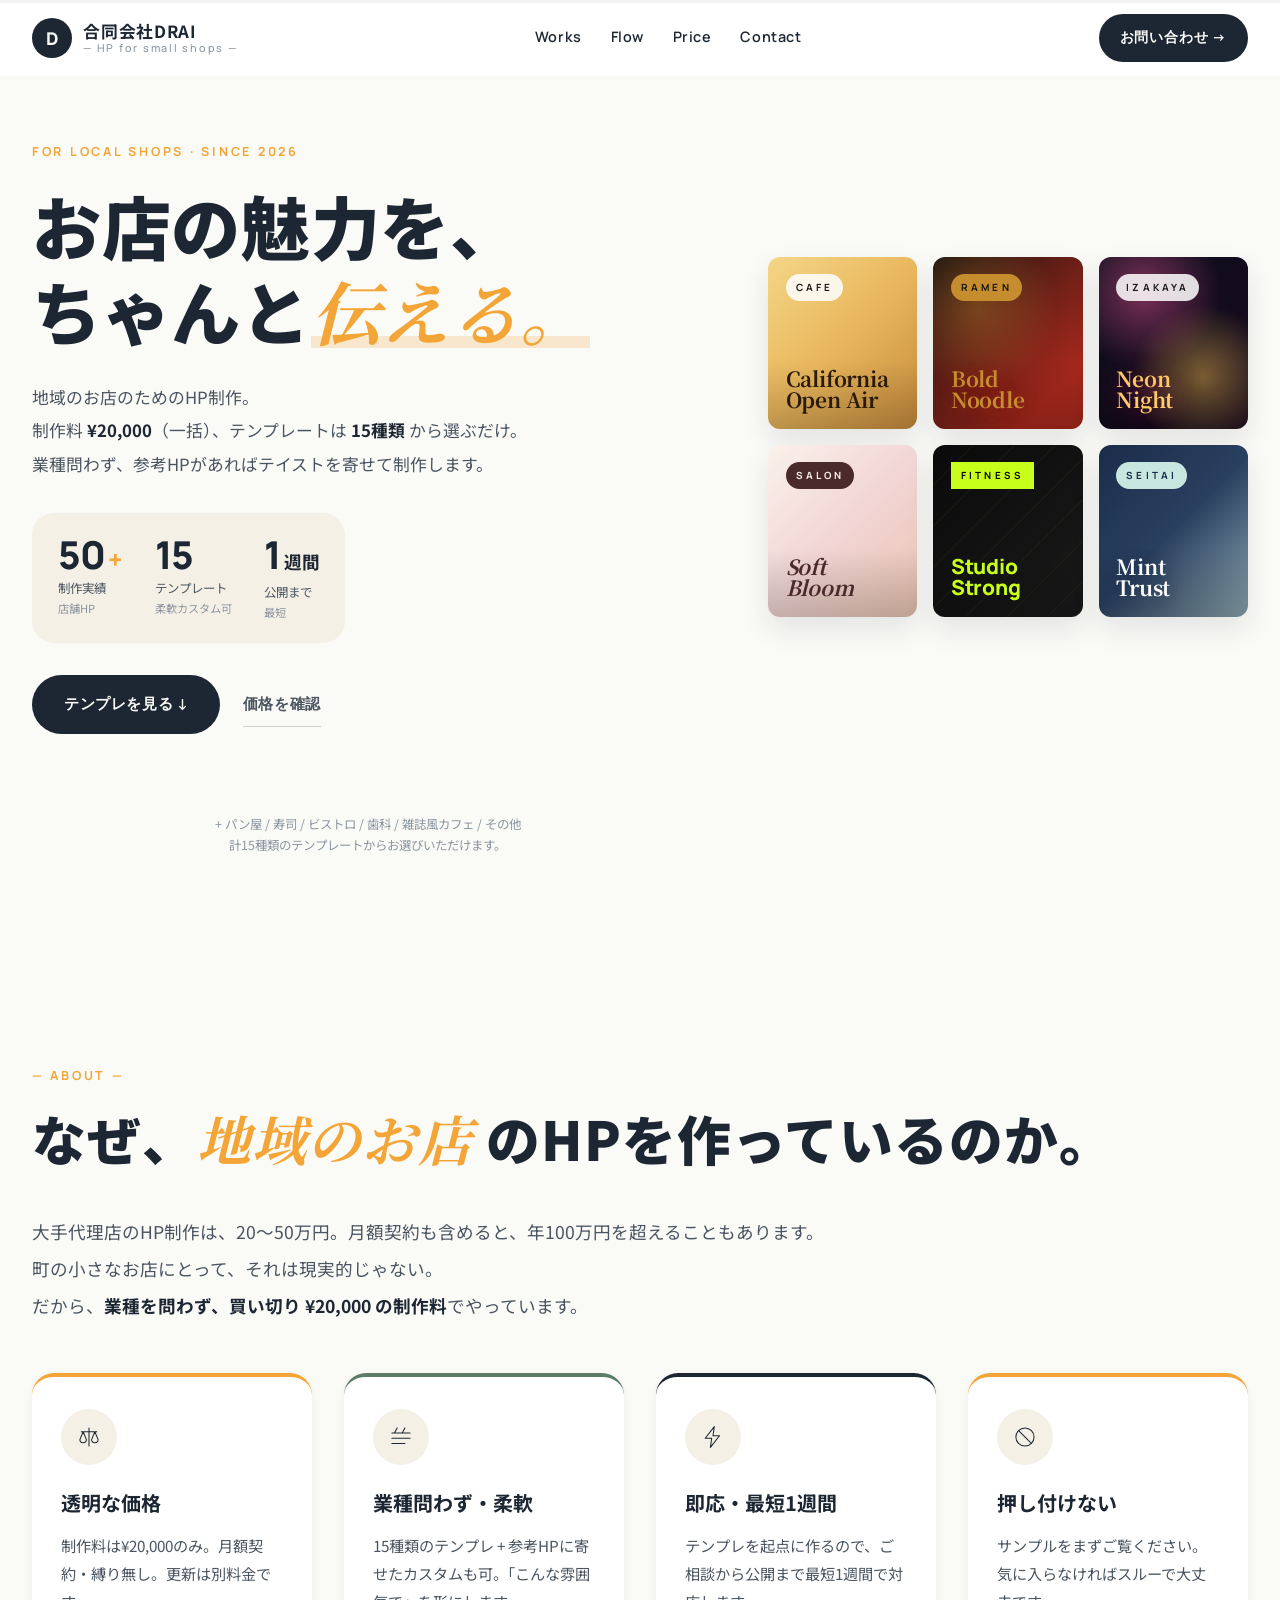
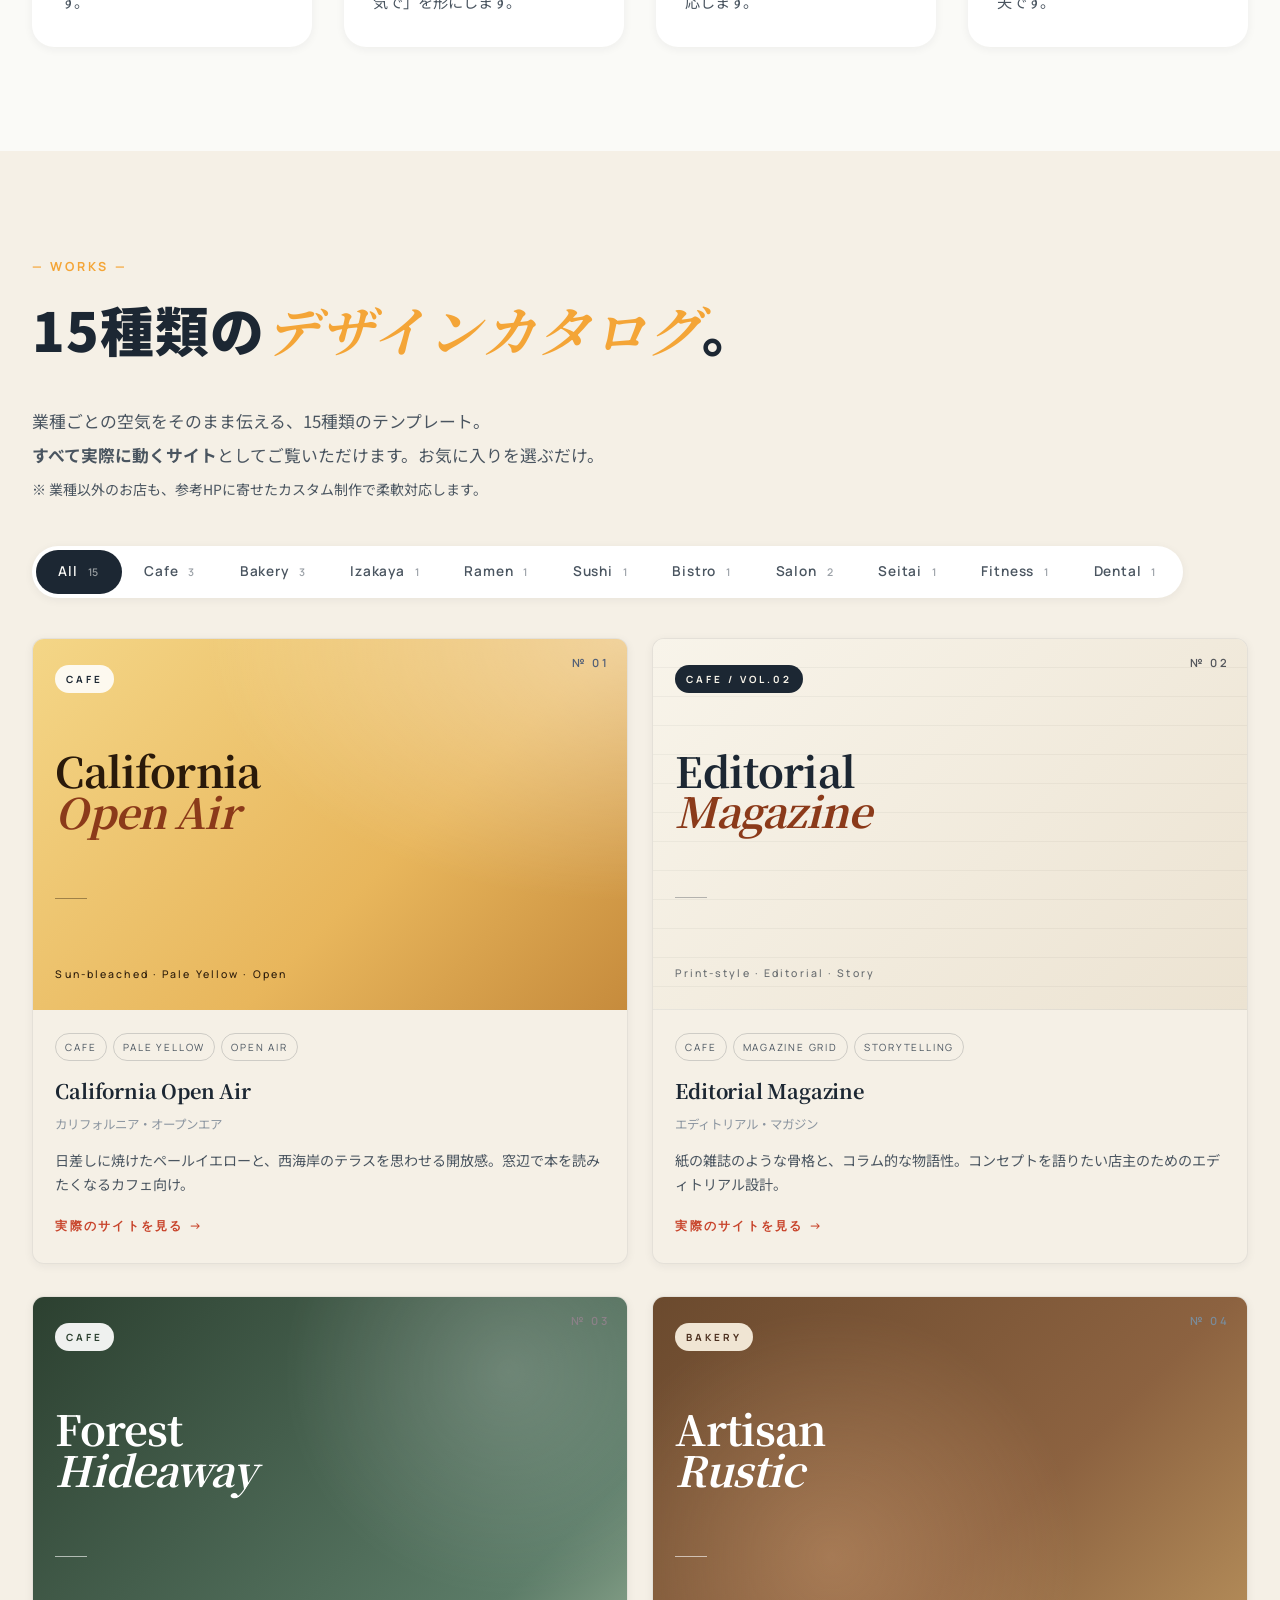
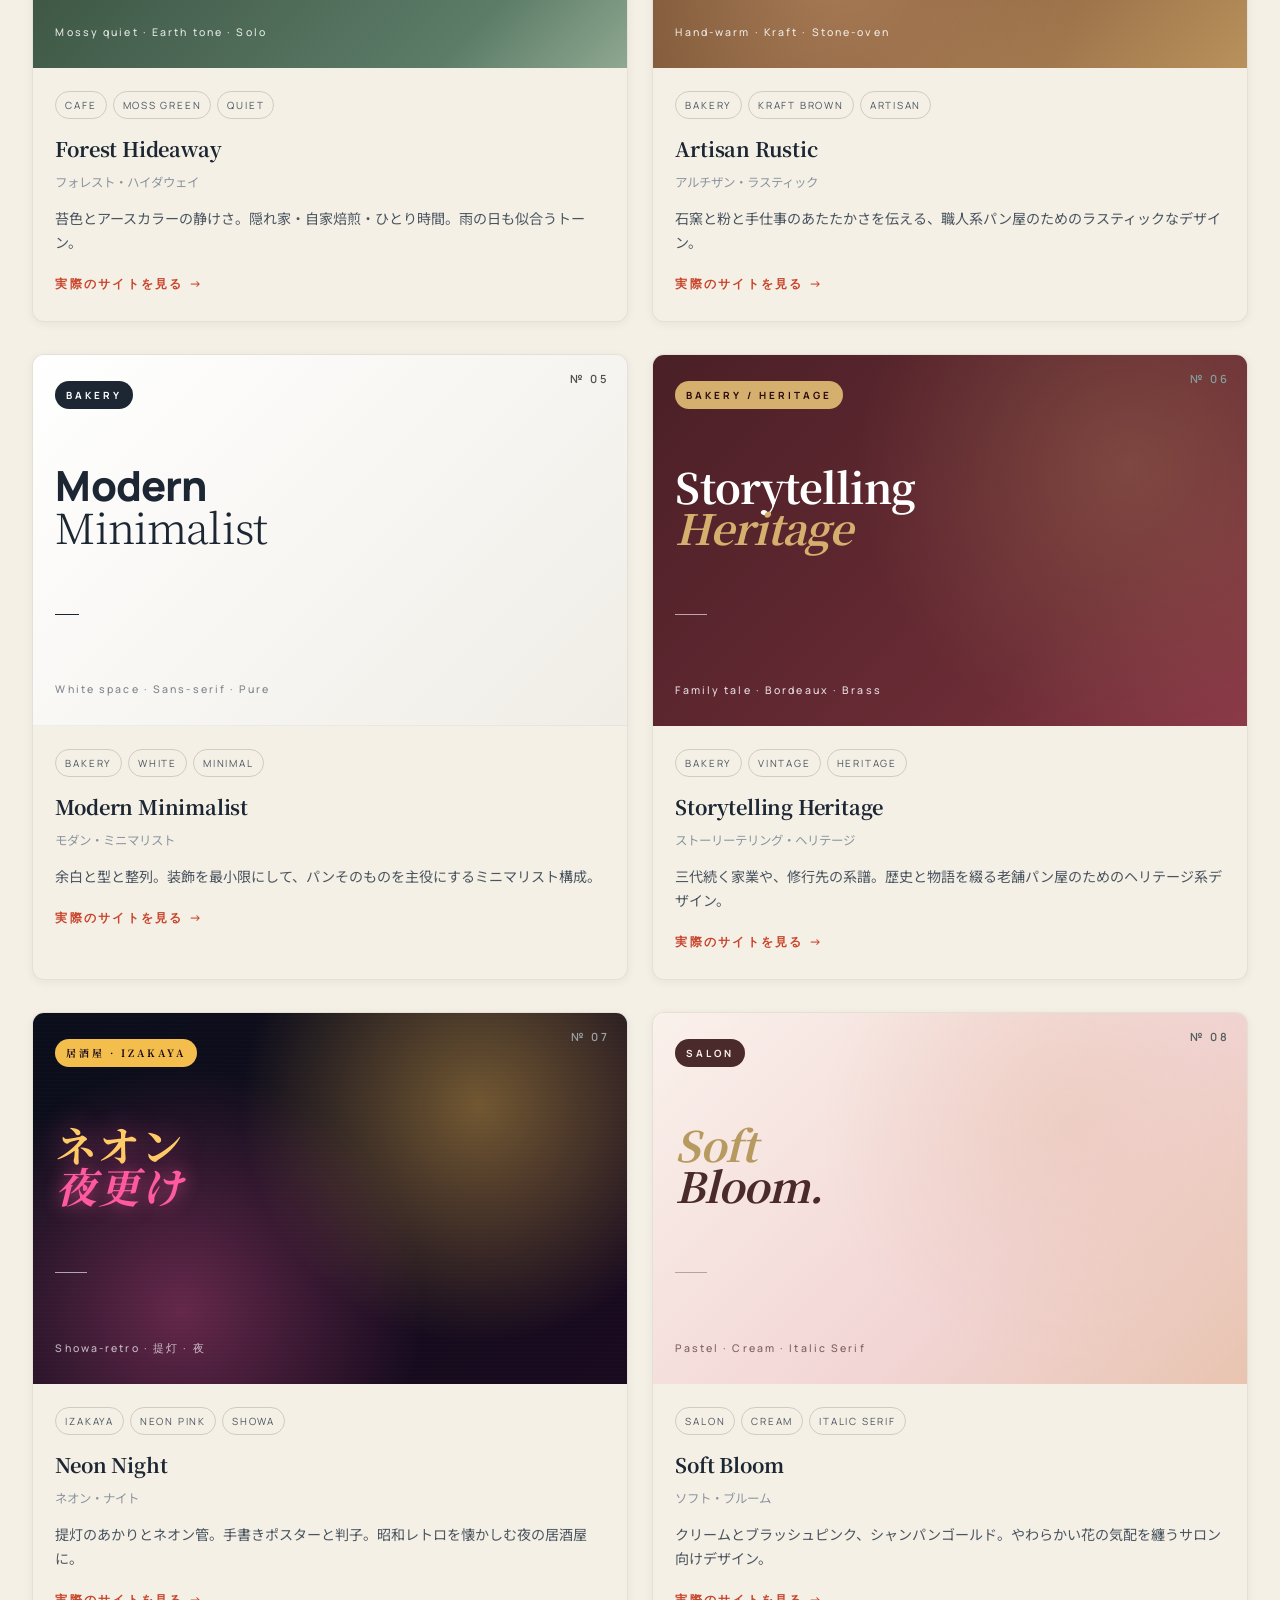
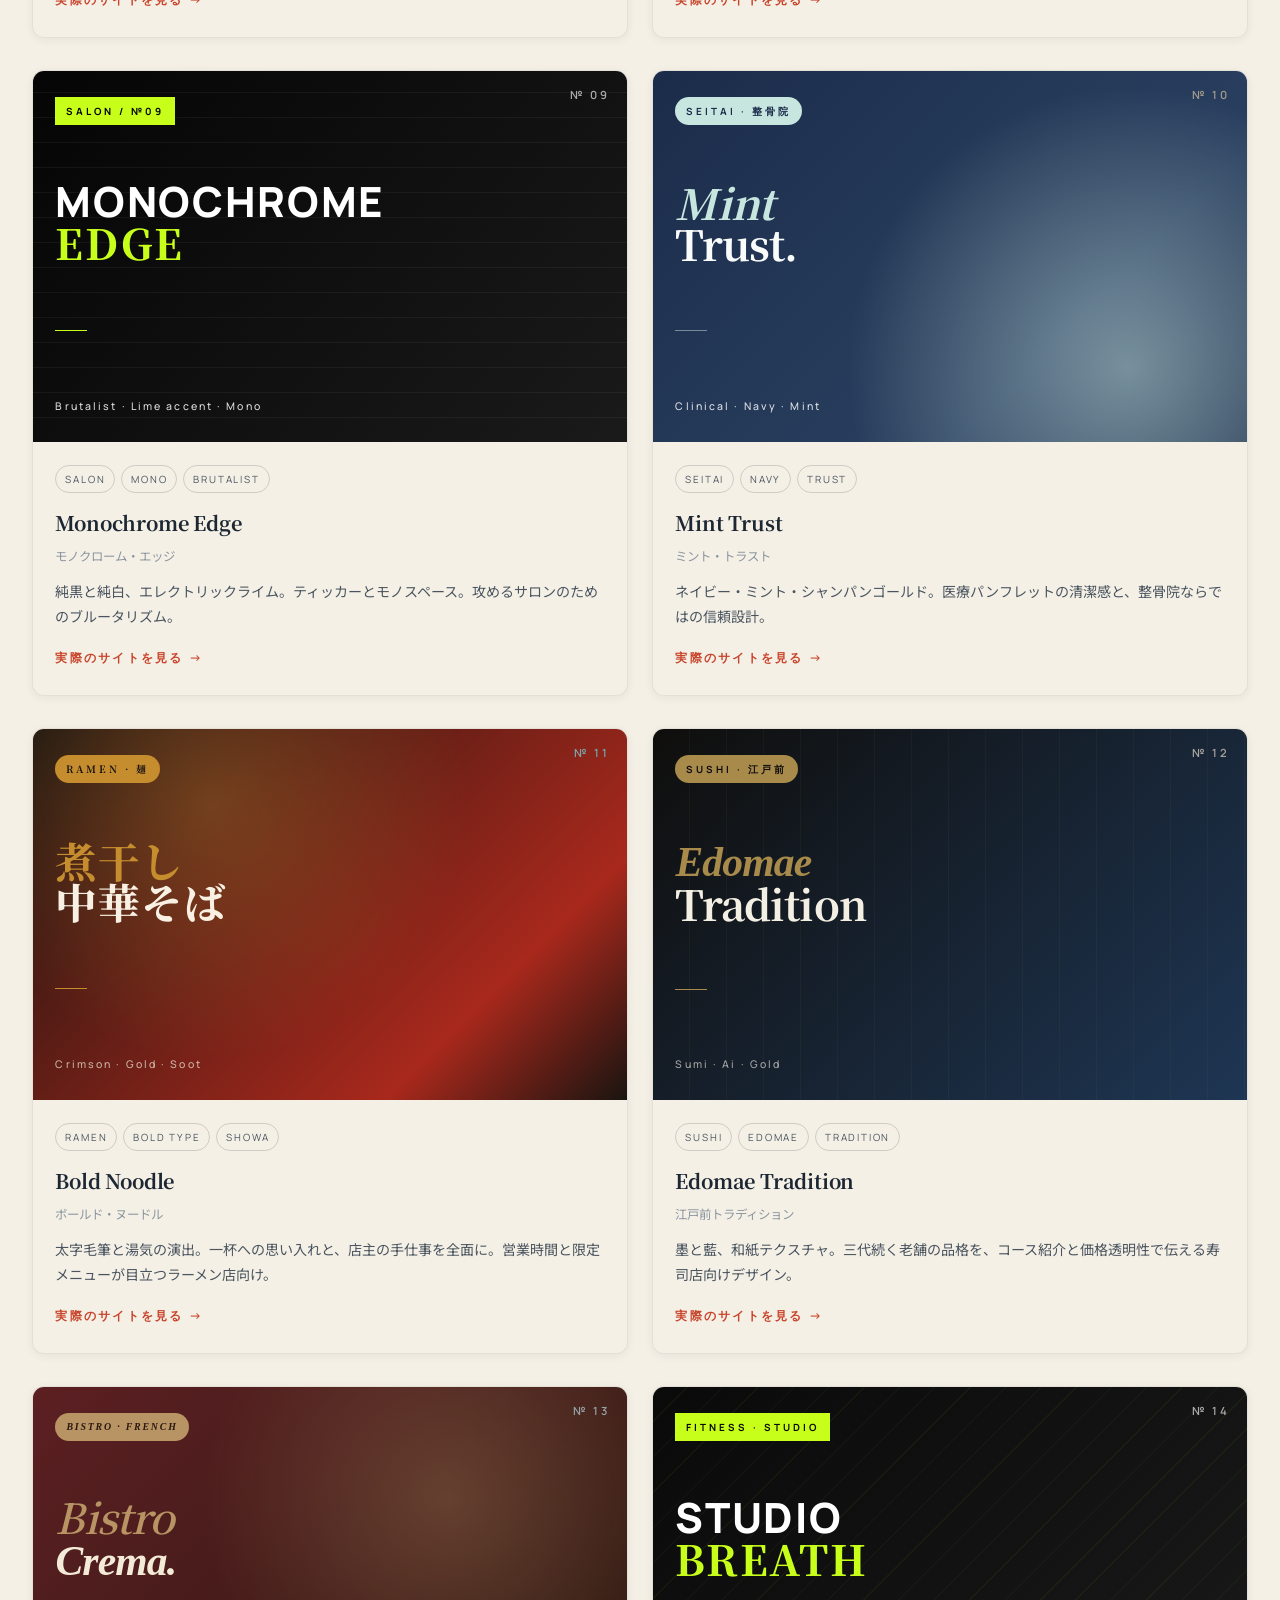
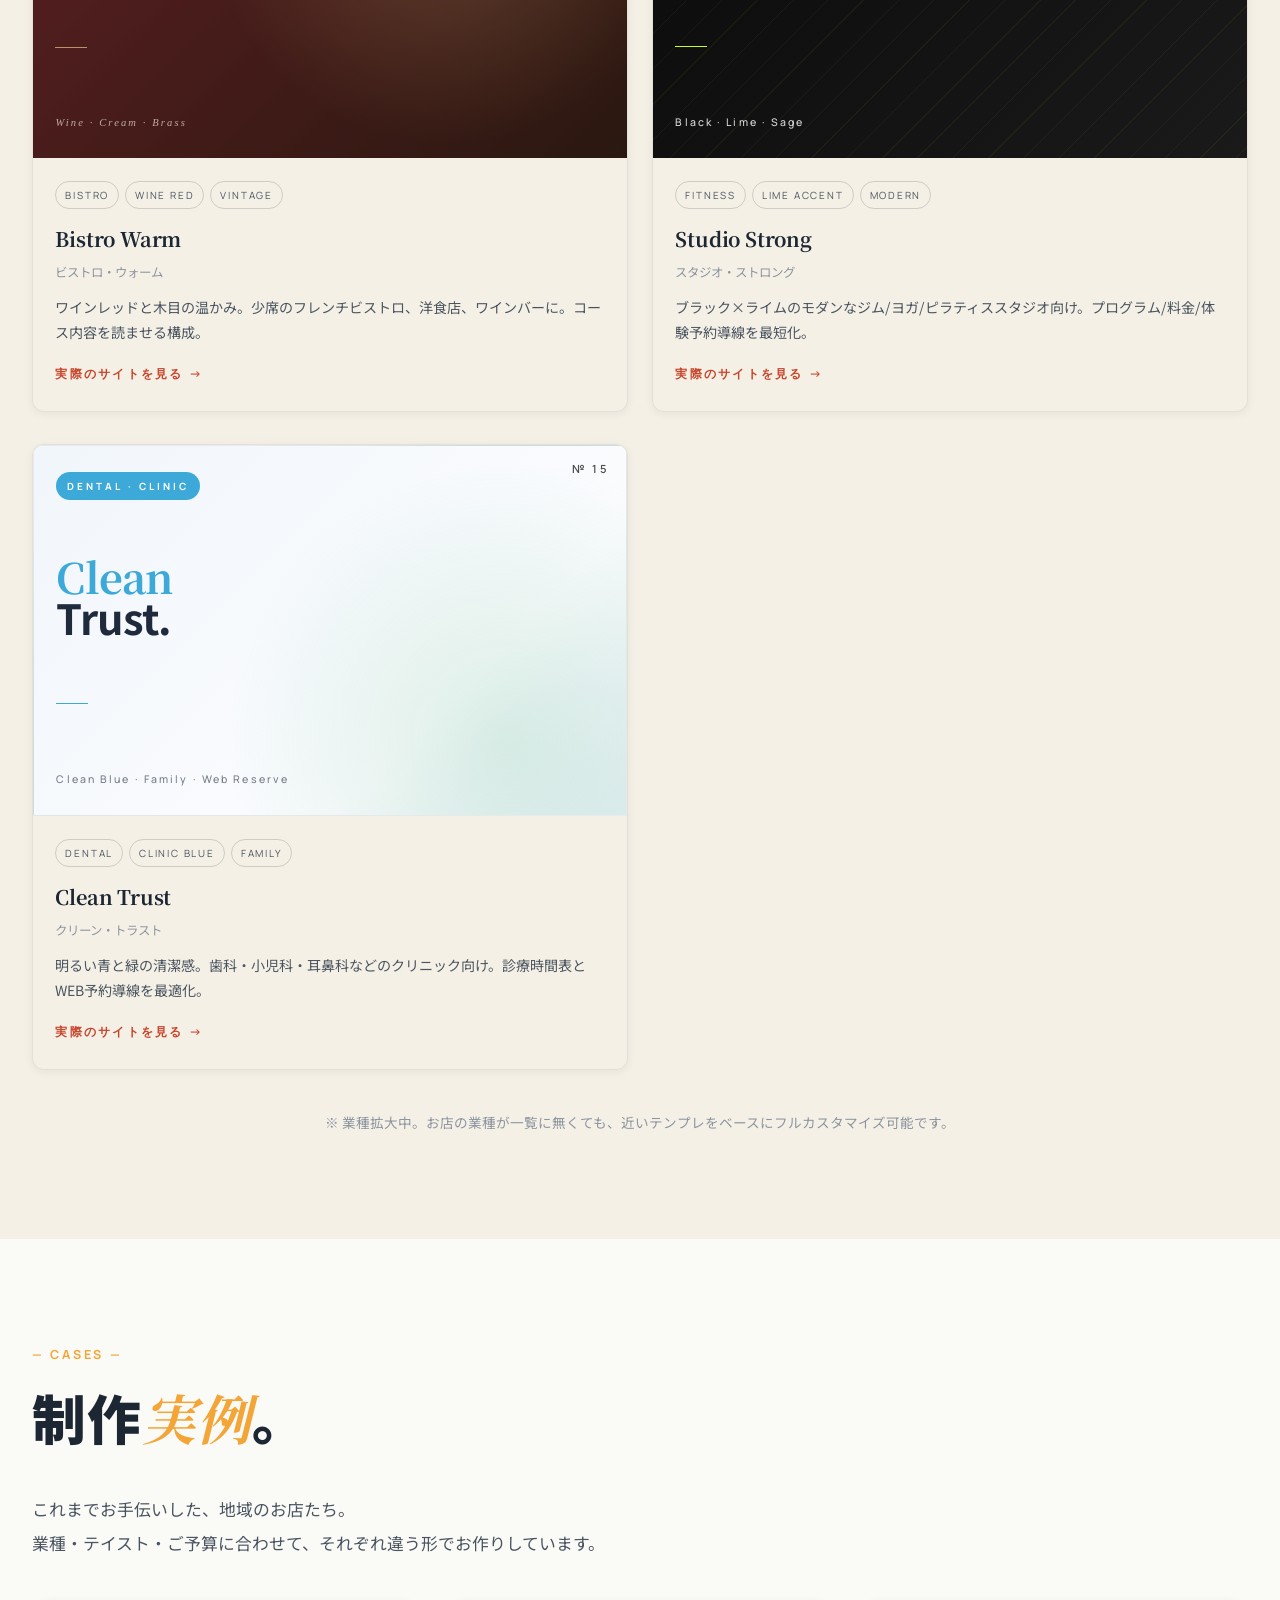
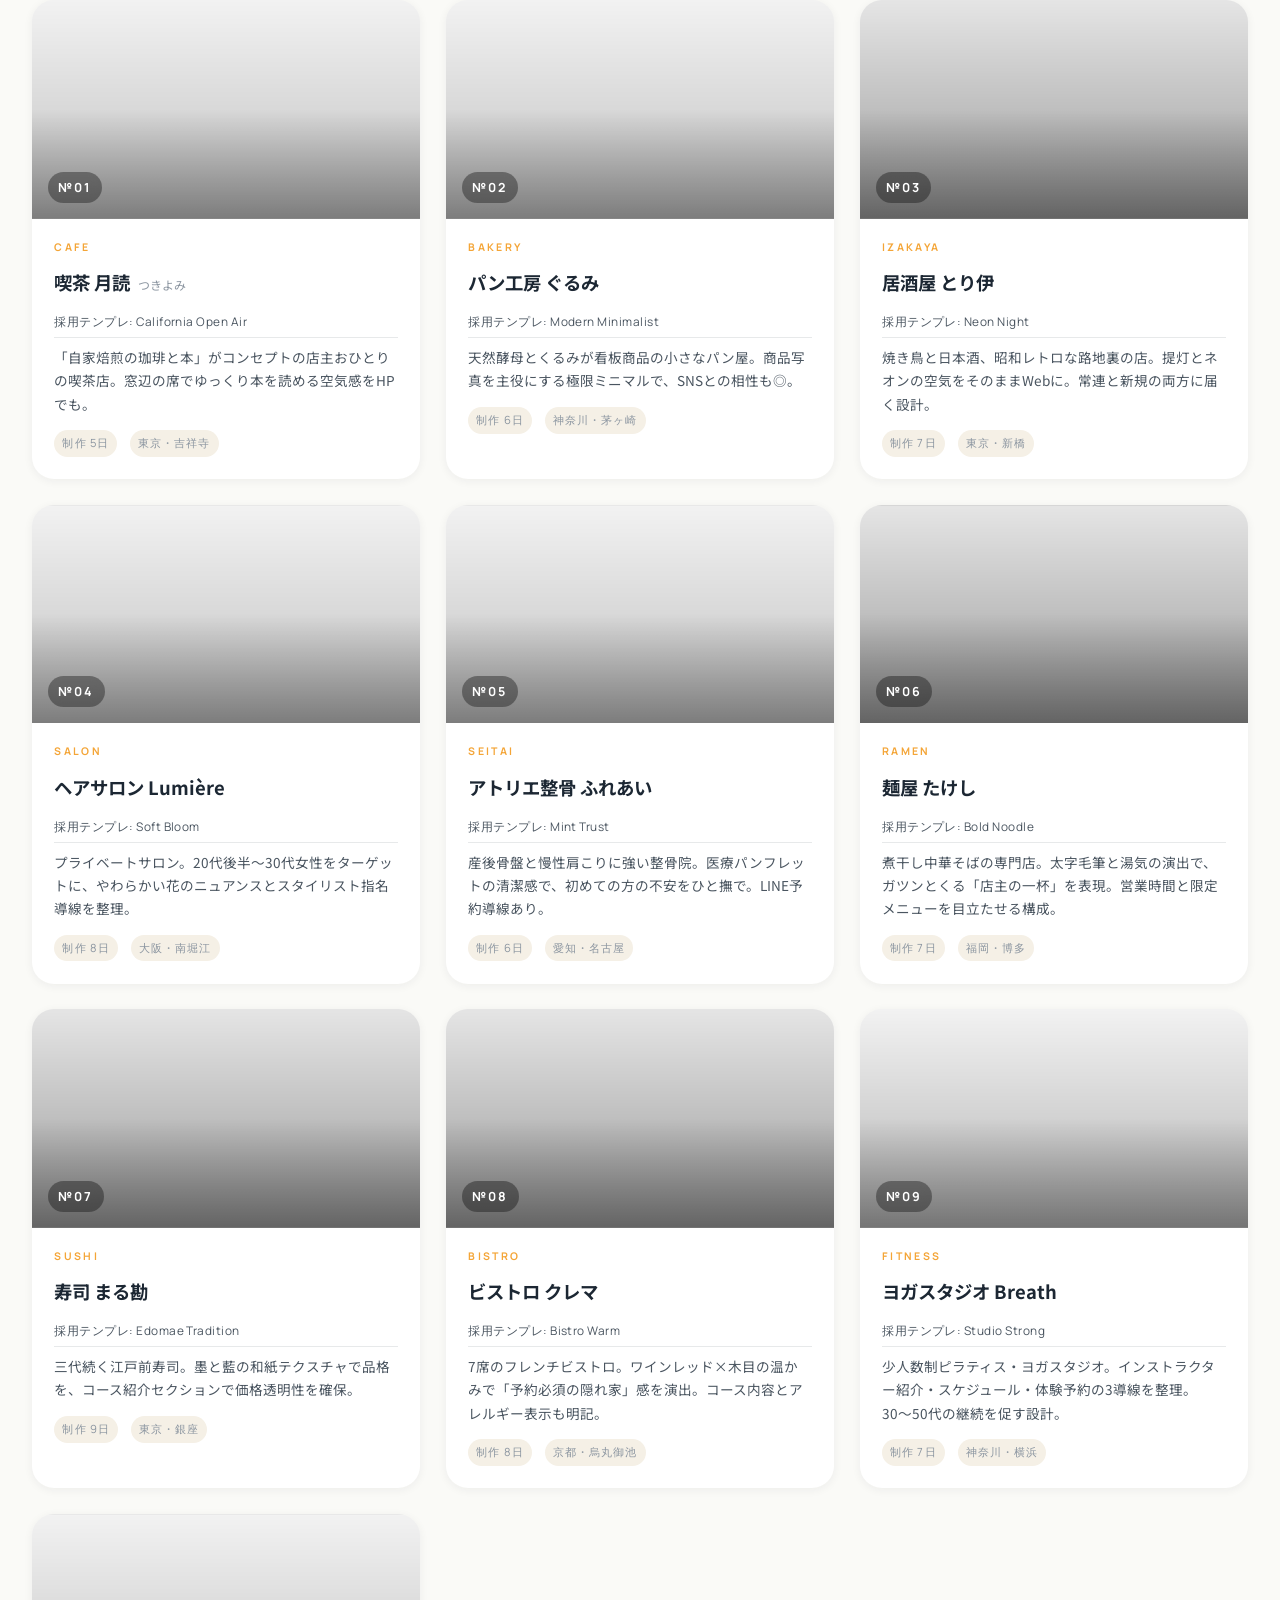
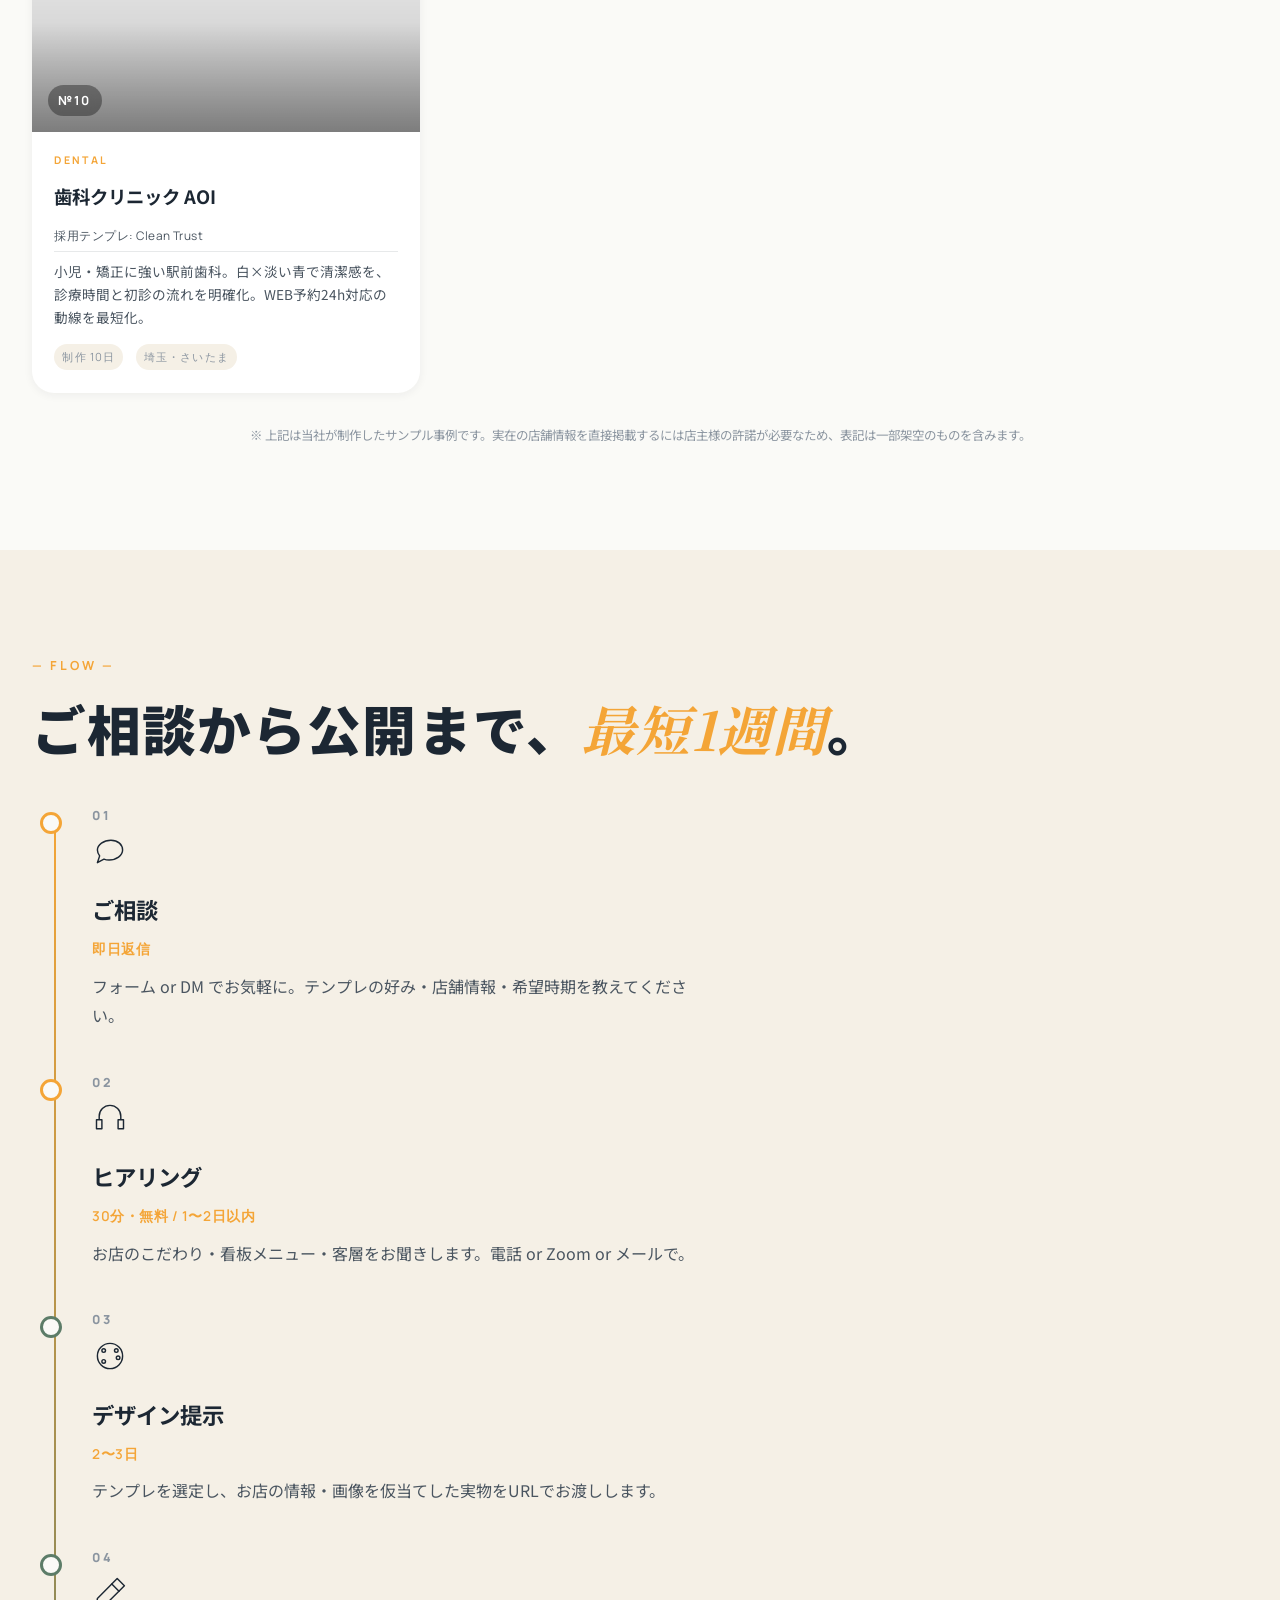
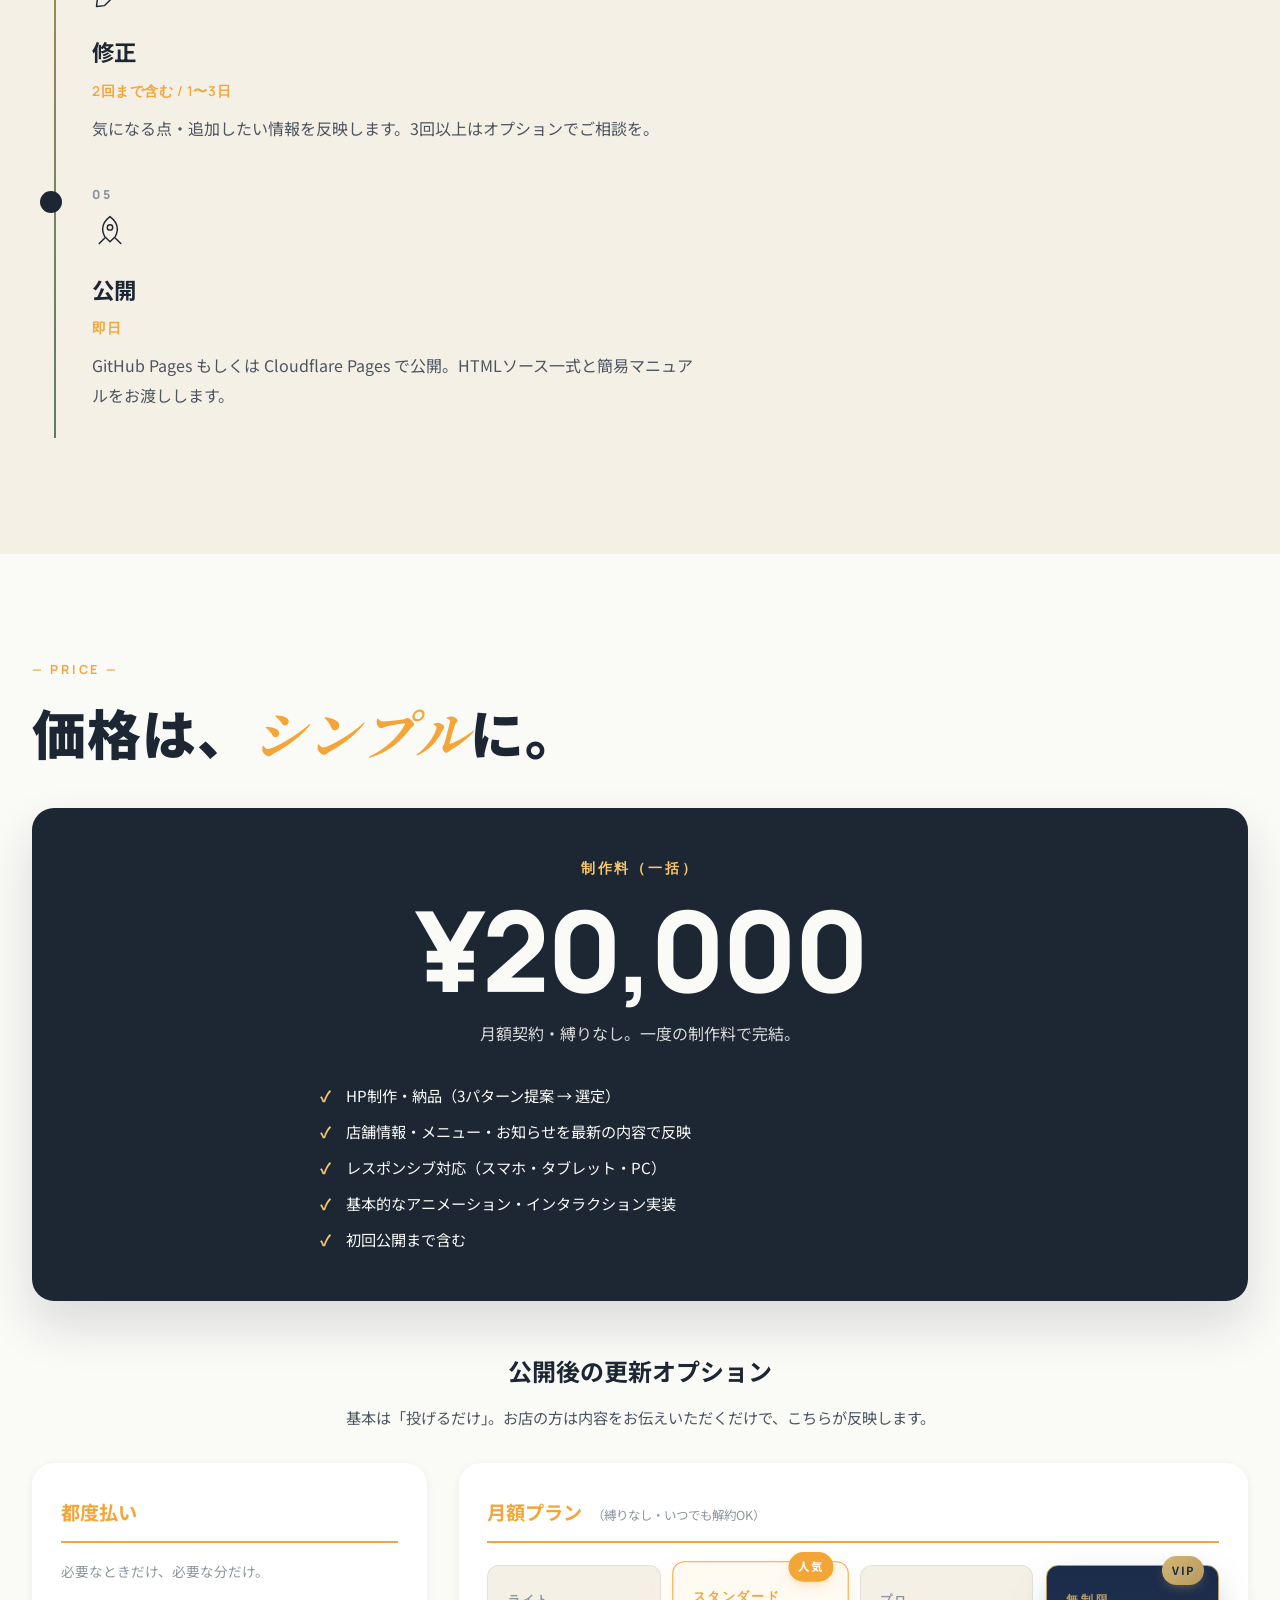
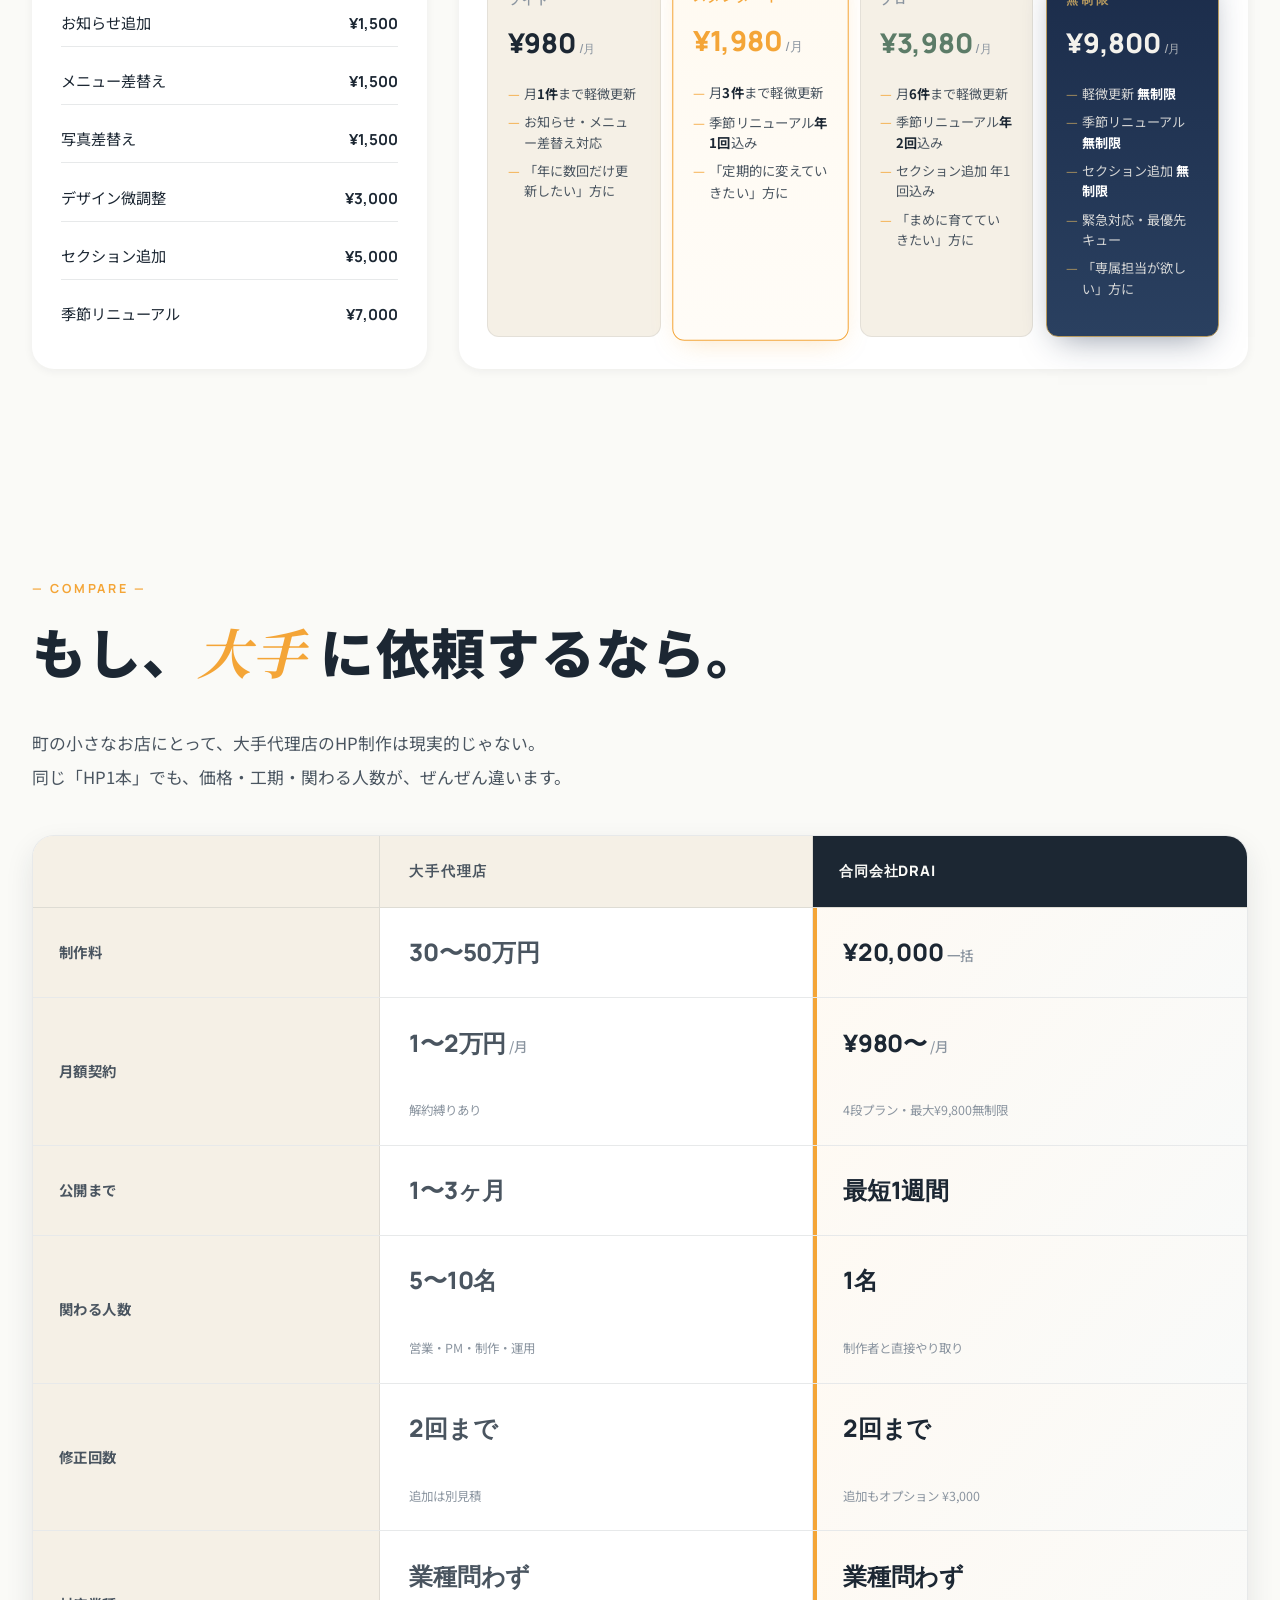
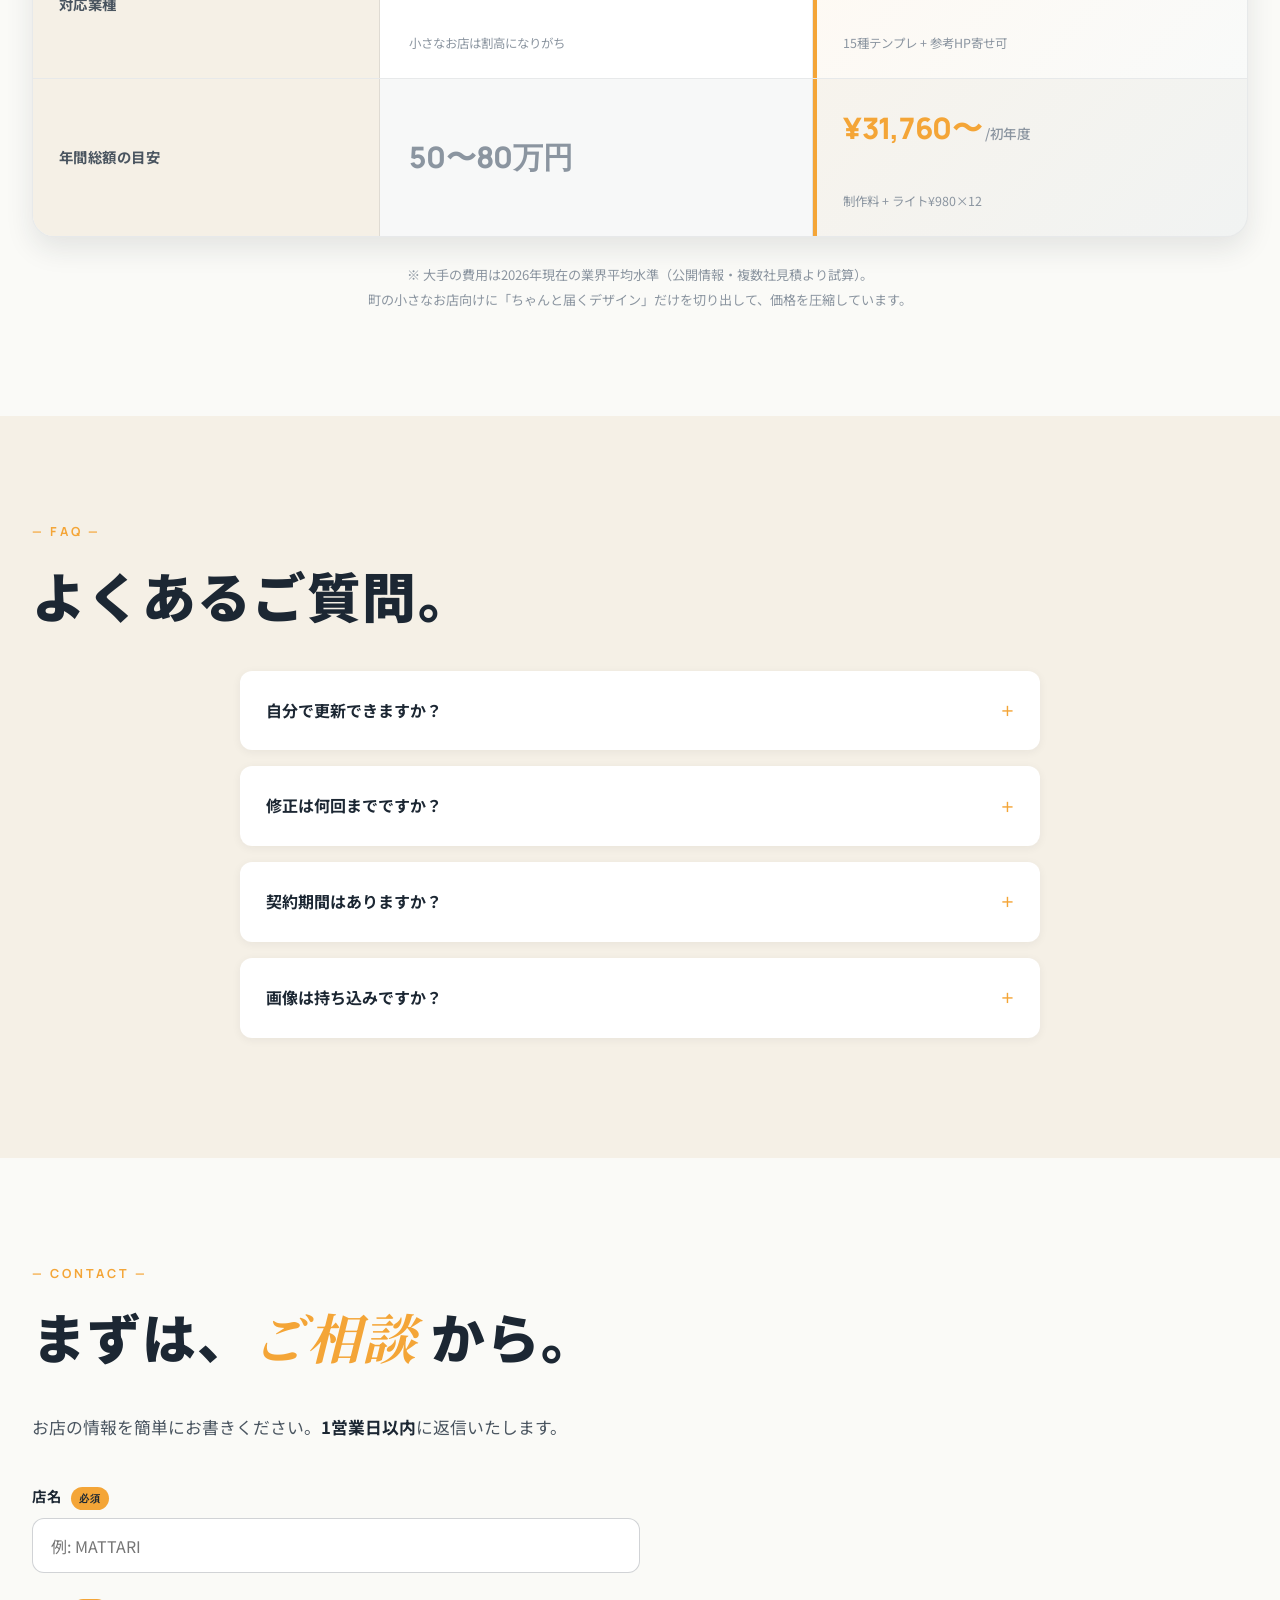
==== index.html @ 653be8d4 "Update sales LP 2026-05-11 02:54" ====
<!DOCTYPE html>
<html lang="ja">
<head>
  <meta charset="UTF-8">
  <meta name="viewport" content="width=device-width, initial-scale=1.0">
  <title>合同会社DRAI | 地域のお店のためのHP制作</title>
  <meta name="description" content="地域のお店のためのHP制作サービス。制作料 ¥20,000（一括）、15種類のテンプレートから選ぶだけ。業種を問わず、参考HPがあれば寄せて制作します。最短1週間で公開。">
  <meta property="og:title" content="合同会社DRAI | 地域のお店のためのHP制作">
  <meta property="og:description" content="お店の魅力を、ちゃんと伝える。制作料 ¥20,000、業種問わず・参考HPに寄せて柔軟に制作します。">
  <meta property="og:type" content="website">
  <meta property="og:image" content="images/ogp.png">
  <meta property="og:locale" content="ja_JP">

  <link rel="preconnect" href="https://fonts.googleapis.com">
  <link rel="preconnect" href="https://fonts.gstatic.com" crossorigin>
  <link href="https://fonts.googleapis.com/css2?family=Manrope:wght@400;500;600;700;800&family=Noto+Sans+JP:wght@400;500;700;900&family=Noto+Serif+JP:wght@500;700&display=swap" rel="stylesheet">

  <link rel="stylesheet" href="style.css">
  <script defer src="script.js"></script>

  <script type="application/ld+json">
  {
    "@context": "https://schema.org",
    "@type": "Service",
    "name": "地域のお店のためのHP制作",
    "provider": {
      "@type": "Organization",
      "name": "合同会社DRAI",
      "email": "h.dais0127@gmail.com"
    },
    "offers": {
      "@type": "Offer",
      "price": "20000",
      "priceCurrency": "JPY"
    }
  }
  </script>
</head>
<body>

<!-- Scroll progress -->
<div class="scroll-progress" aria-hidden="true"><span id="scrollProgressBar"></span></div>

<!-- Header -->
<header class="site-header" id="siteHeader">
  <div class="header-inner">
    <a href="#top" class="brand">
      <span class="brand-mark">D</span>
      <span class="brand-text">
        <span class="brand-name">合同会社DRAI</span>
        <span class="brand-tag">— HP for small shops —</span>
      </span>
    </a>
    <nav class="primary-nav" aria-label="主要ナビゲーション">
      <button class="nav-toggle" aria-expanded="false" aria-controls="navList" aria-label="メニュー">
        <span></span><span></span><span></span>
      </button>
      <ul id="navList" class="nav-list">
        <li><a href="#showcase">Works</a></li>
        <li><a href="#flow">Flow</a></li>
        <li><a href="#price">Price</a></li>
        <li><a href="#contact">Contact</a></li>
      </ul>
    </nav>
    <a class="cta-pill" href="#contact">お問い合わせ →</a>
  </div>
</header>

<main id="top">

  <!-- Hero -->
  <section class="hero">
    <div class="hero-grid">
      <div class="hero-text">
        <p class="hero-eyebrow">For Local Shops · Since 2026</p>
        <h1 class="hero-title">
          <span class="hero-line-1">お店の魅力を、</span>
          <span class="hero-line-2">ちゃんと<em>伝える。</em></span>
        </h1>
        <p class="hero-lead">
          地域のお店のためのHP制作。<br>
          制作料 <b>¥20,000</b>（一括）、テンプレートは <b>15種類</b> から選ぶだけ。<br>
          <span class="hero-flex-note">業種問わず、参考HPがあればテイストを寄せて制作します。</span>
        </p>
        <div class="hero-stats">
          <div class="stat">
            <span class="stat-line"><span class="stat-num" data-count-to="50">0</span><span class="stat-plus">+</span></span>
            <span class="stat-label">制作実績<br><small>店舗HP</small></span>
          </div>
          <div class="stat">
            <span class="stat-num" data-count-to="15">0</span>
            <span class="stat-label">テンプレート<br><small>柔軟カスタム可</small></span>
          </div>
          <div class="stat">
            <span class="stat-line"><span class="stat-num">1</span><span class="stat-week">週間</span></span>
            <span class="stat-label">公開まで<br><small>最短</small></span>
          </div>
        </div>
        <div class="hero-cta">
          <a href="#showcase" class="btn btn-primary">テンプレを見る ↓</a>
          <a href="#price" class="btn btn-text">価格を確認</a>
        </div>
      </div>
      <div class="hero-bento" aria-hidden="true">
        <div class="bento-tile bento-css bento-cafe-cali" style="--ord:1">
          <span class="bt-cat">CAFE</span><span class="bt-name">California<br>Open Air</span>
        </div>
        <div class="bento-tile bento-css bento-ramen" style="--ord:2">
          <span class="bt-cat">RAMEN</span><span class="bt-name">Bold<br>Noodle</span>
        </div>
        <div class="bento-tile bento-css bento-izakaya" style="--ord:3">
          <span class="bt-cat">IZAKAYA</span><span class="bt-name">Neon<br>Night</span>
        </div>
        <div class="bento-tile bento-css bento-salon-bloom" style="--ord:4">
          <span class="bt-cat">SALON</span><span class="bt-name">Soft<br>Bloom</span>
        </div>
        <div class="bento-tile bento-css bento-fitness" style="--ord:5">
          <span class="bt-cat">FITNESS</span><span class="bt-name">Studio<br>Strong</span>
        </div>
        <div class="bento-tile bento-css bento-seitai" style="--ord:6">
          <span class="bt-cat">SEITAI</span><span class="bt-name">Mint<br>Trust</span>
        </div>
      </div>
      <p class="hero-bento-note">+ パン屋 / 寿司 / ビストロ / 歯科 / 雑誌風カフェ / その他<br>計15種類のテンプレートからお選びいただけます。</p>
    </div>
  </section>

  <!-- About -->
  <section class="about" id="about">
    <div class="container">
      <span class="section-eyebrow">— About —</span>
      <h2 class="section-title">なぜ、<em>地域のお店</em> のHPを作っているのか。</h2>
      <p class="about-lead">
        大手代理店のHP制作は、20〜50万円。月額契約も含めると、年100万円を超えることもあります。<br>
        町の小さなお店にとって、それは現実的じゃない。<br>
        だから、<b>業種を問わず、買い切り ¥20,000 の制作料</b>でやっています。
      </p>
      <div class="about-pillars">
        <article class="pillar">
          <div class="pillar-icon" aria-hidden="true">
            <svg viewBox="0 0 40 40" fill="none" stroke="currentColor" stroke-width="1.6" stroke-linecap="round" stroke-linejoin="round"><path d="M20 6v28M8 12h24M11 12l-5 12c0 3 2.5 5 5 5s5-2 5-5l-5-12zM29 12l-5 12c0 3 2.5 5 5 5s5-2 5-5l-5-12z"/></svg>
          </div>
          <h3>透明な価格</h3>
          <p>制作料は¥20,000のみ。月額契約・縛り無し。更新は別料金です。</p>
        </article>
        <article class="pillar">
          <div class="pillar-icon" aria-hidden="true">
            <svg viewBox="0 0 40 40" fill="none" stroke="currentColor" stroke-width="1.6" stroke-linecap="round" stroke-linejoin="round"><path d="M6 14h28M6 22h28M6 30h20M14 6l-4 8M26 6l-4 8"/></svg>
          </div>
          <h3>業種問わず・柔軟</h3>
          <p>15種類のテンプレ + 参考HPに寄せたカスタムも可。「こんな雰囲気で」を形にします。</p>
        </article>
        <article class="pillar">
          <div class="pillar-icon" aria-hidden="true">
            <svg viewBox="0 0 40 40" fill="none" stroke="currentColor" stroke-width="1.6" stroke-linecap="round" stroke-linejoin="round"><path d="M22 4L8 22h10l-2 14 14-18H20l2-14z"/></svg>
          </div>
          <h3>即応・最短1週間</h3>
          <p>テンプレを起点に作るので、ご相談から公開まで最短1週間で対応します。</p>
        </article>
        <article class="pillar">
          <div class="pillar-icon" aria-hidden="true">
            <svg viewBox="0 0 40 40" fill="none" stroke="currentColor" stroke-width="1.6" stroke-linecap="round" stroke-linejoin="round"><circle cx="20" cy="20" r="14"/><path d="M11 11l18 18"/></svg>
          </div>
          <h3>押し付けない</h3>
          <p>サンプルをまずご覧ください。気に入らなければスルーで大丈夫です。</p>
        </article>
      </div>
    </div>
  </section>

  <!-- Showcase -->
  <section class="showcase" id="showcase">
    <div class="container">
      <span class="section-eyebrow">— Works —</span>
      <h2 class="section-title">15種類の<em>デザインカタログ</em>。</h2>
      <p class="section-lead">
        業種ごとの空気をそのまま伝える、15種類のテンプレート。<br>
        <b>すべて実際に動くサイト</b>としてご覧いただけます。お気に入りを選ぶだけ。<br>
        <small>※ 業種以外のお店も、参考HPに寄せたカスタム制作で柔軟対応します。</small>
      </p>

      <div class="showcase-filter" role="tablist" aria-label="業種フィルタ">
        <button class="filter-btn active" data-filter="all" role="tab" aria-selected="true">All <span>15</span></button>
        <button class="filter-btn" data-filter="cafe" role="tab" aria-selected="false">Cafe <span>3</span></button>
        <button class="filter-btn" data-filter="bakery" role="tab" aria-selected="false">Bakery <span>3</span></button>
        <button class="filter-btn" data-filter="izakaya" role="tab" aria-selected="false">Izakaya <span>1</span></button>
        <button class="filter-btn" data-filter="ramen" role="tab" aria-selected="false">Ramen <span>1</span></button>
        <button class="filter-btn" data-filter="sushi" role="tab" aria-selected="false">Sushi <span>1</span></button>
        <button class="filter-btn" data-filter="bistro" role="tab" aria-selected="false">Bistro <span>1</span></button>
        <button class="filter-btn" data-filter="salon" role="tab" aria-selected="false">Salon <span>2</span></button>
        <button class="filter-btn" data-filter="seitai" role="tab" aria-selected="false">Seitai <span>1</span></button>
        <button class="filter-btn" data-filter="fitness" role="tab" aria-selected="false">Fitness <span>1</span></button>
        <button class="filter-btn" data-filter="dental" role="tab" aria-selected="false">Dental <span>1</span></button>
      </div>

      <div class="showcase-grid v2">

        <article class="show-card v2" data-category="cafe" data-slug="cafe-california-open-air">
          <a class="show-link-overlay" href="https://dai669.github.io/hpdesign-templates/cafe-california-open-air/" target="_blank" rel="noopener" aria-label="California Open Air を実際のサイトで見る"></a>
          <div class="sc-num">№ 01</div>
          <div class="sc-preview prev-cafe-cali">
            <span class="sc-eyebrow">Cafe</span>
            <span class="sc-display">California<br><em>Open Air</em></span>
            <span class="sc-rule"></span>
            <span class="sc-meta">Sun-bleached · Pale Yellow · Open</span>
          </div>
          <div class="sc-info">
            <div class="sc-tags"><span>Cafe</span><span>Pale Yellow</span><span>Open Air</span></div>
            <h3>California Open Air <span class="sc-ja">カリフォルニア・オープンエア</span></h3>
            <p>日差しに焼けたペールイエローと、西海岸のテラスを思わせる開放感。窓辺で本を読みたくなるカフェ向け。</p>
            <span class="sc-cta">実際のサイトを見る →</span>
          </div>
        </article>

        <article class="show-card v2" data-category="cafe" data-slug="cafe-editorial-magazine">
          <a class="show-link-overlay" href="https://dai669.github.io/hpdesign-templates/cafe-editorial-magazine/" target="_blank" rel="noopener" aria-label="Editorial Magazine を実際のサイトで見る"></a>
          <div class="sc-num">№ 02</div>
          <div class="sc-preview prev-cafe-edit">
            <span class="sc-eyebrow">Cafe / Vol.02</span>
            <span class="sc-display">Editorial<br><em>Magazine</em></span>
            <span class="sc-rule"></span>
            <span class="sc-meta">Print-style · Editorial · Story</span>
          </div>
          <div class="sc-info">
            <div class="sc-tags"><span>Cafe</span><span>Magazine Grid</span><span>Storytelling</span></div>
            <h3>Editorial Magazine <span class="sc-ja">エディトリアル・マガジン</span></h3>
            <p>紙の雑誌のような骨格と、コラム的な物語性。コンセプトを語りたい店主のためのエディトリアル設計。</p>
            <span class="sc-cta">実際のサイトを見る →</span>
          </div>
        </article>

        <article class="show-card v2" data-category="cafe" data-slug="cafe-forest-hideaway">
          <a class="show-link-overlay" href="https://dai669.github.io/hpdesign-templates/cafe-forest-hideaway/" target="_blank" rel="noopener" aria-label="Forest Hideaway を実際のサイトで見る"></a>
          <div class="sc-num">№ 03</div>
          <div class="sc-preview prev-cafe-forest">
            <span class="sc-eyebrow">Cafe</span>
            <span class="sc-display">Forest<br><em>Hideaway</em></span>
            <span class="sc-rule"></span>
            <span class="sc-meta">Mossy quiet · Earth tone · Solo</span>
          </div>
          <div class="sc-info">
            <div class="sc-tags"><span>Cafe</span><span>Moss Green</span><span>Quiet</span></div>
            <h3>Forest Hideaway <span class="sc-ja">フォレスト・ハイダウェイ</span></h3>
            <p>苔色とアースカラーの静けさ。隠れ家・自家焙煎・ひとり時間。雨の日も似合うトーン。</p>
            <span class="sc-cta">実際のサイトを見る →</span>
          </div>
        </article>

        <article class="show-card v2" data-category="bakery" data-slug="bakery-artisan-rustic">
          <a class="show-link-overlay" href="https://dai669.github.io/hpdesign-templates/bakery-artisan-rustic/" target="_blank" rel="noopener" aria-label="Artisan Rustic を実際のサイトで見る"></a>
          <div class="sc-num">№ 04</div>
          <div class="sc-preview prev-bakery-rustic">
            <span class="sc-eyebrow">Bakery</span>
            <span class="sc-display">Artisan<br><em>Rustic</em></span>
            <span class="sc-rule"></span>
            <span class="sc-meta">Hand-warm · Kraft · Stone-oven</span>
          </div>
          <div class="sc-info">
            <div class="sc-tags"><span>Bakery</span><span>Kraft Brown</span><span>Artisan</span></div>
            <h3>Artisan Rustic <span class="sc-ja">アルチザン・ラスティック</span></h3>
            <p>石窯と粉と手仕事のあたたかさを伝える、職人系パン屋のためのラスティックなデザイン。</p>
            <span class="sc-cta">実際のサイトを見る →</span>
          </div>
        </article>

        <article class="show-card v2" data-category="bakery" data-slug="bakery-modern-minimalist">
          <a class="show-link-overlay" href="https://dai669.github.io/hpdesign-templates/bakery-modern-minimalist/" target="_blank" rel="noopener" aria-label="Modern Minimalist を実際のサイトで見る"></a>
          <div class="sc-num">№ 05</div>
          <div class="sc-preview prev-bakery-min">
            <span class="sc-eyebrow">Bakery</span>
            <span class="sc-display">Modern<br><em>Minimalist</em></span>
            <span class="sc-rule"></span>
            <span class="sc-meta">White space · Sans-serif · Pure</span>
          </div>
          <div class="sc-info">
            <div class="sc-tags"><span>Bakery</span><span>White</span><span>Minimal</span></div>
            <h3>Modern Minimalist <span class="sc-ja">モダン・ミニマリスト</span></h3>
            <p>余白と型と整列。装飾を最小限にして、パンそのものを主役にするミニマリスト構成。</p>
            <span class="sc-cta">実際のサイトを見る →</span>
          </div>
        </article>

        <article class="show-card v2" data-category="bakery" data-slug="bakery-storytelling-heritage">
          <a class="show-link-overlay" href="https://dai669.github.io/hpdesign-templates/bakery-storytelling-heritage/" target="_blank" rel="noopener" aria-label="Storytelling Heritage を実際のサイトで見る"></a>
          <div class="sc-num">№ 06</div>
          <div class="sc-preview prev-bakery-heri">
            <span class="sc-eyebrow">Bakery / Heritage</span>
            <span class="sc-display">Storytelling<br><em>Heritage</em></span>
            <span class="sc-rule"></span>
            <span class="sc-meta">Family tale · Bordeaux · Brass</span>
          </div>
          <div class="sc-info">
            <div class="sc-tags"><span>Bakery</span><span>Vintage</span><span>Heritage</span></div>
            <h3>Storytelling Heritage <span class="sc-ja">ストーリーテリング・ヘリテージ</span></h3>
            <p>三代続く家業や、修行先の系譜。歴史と物語を綴る老舗パン屋のためのヘリテージ系デザイン。</p>
            <span class="sc-cta">実際のサイトを見る →</span>
          </div>
        </article>

        <article class="show-card v2" data-category="izakaya" data-slug="izakaya-neon-night">
          <a class="show-link-overlay" href="https://dai669.github.io/hpdesign-templates/izakaya-neon-night/" target="_blank" rel="noopener" aria-label="Neon Night を実際のサイトで見る"></a>
          <div class="sc-num">№ 07</div>
          <div class="sc-preview prev-izakaya">
            <span class="sc-eyebrow">居酒屋 · IZAKAYA</span>
            <span class="sc-display jp">ネオン<br><em>夜更け</em></span>
            <span class="sc-rule"></span>
            <span class="sc-meta">Showa-retro · 提灯 · 夜</span>
          </div>
          <div class="sc-info">
            <div class="sc-tags"><span>Izakaya</span><span>Neon Pink</span><span>Showa</span></div>
            <h3>Neon Night <span class="sc-ja">ネオン・ナイト</span></h3>
            <p>提灯のあかりとネオン管。手書きポスターと判子。昭和レトロを懐かしむ夜の居酒屋に。</p>
            <span class="sc-cta">実際のサイトを見る →</span>
          </div>
        </article>

        <article class="show-card v2" data-category="salon" data-slug="salon-soft-bloom">
          <a class="show-link-overlay" href="https://dai669.github.io/hpdesign-templates/salon-soft-bloom/" target="_blank" rel="noopener" aria-label="Soft Bloom を実際のサイトで見る"></a>
          <div class="sc-num">№ 08</div>
          <div class="sc-preview prev-salon-bloom">
            <span class="sc-eyebrow">Salon</span>
            <span class="sc-display"><em>Soft</em><br>Bloom.</span>
            <span class="sc-rule"></span>
            <span class="sc-meta">Pastel · Cream · Italic Serif</span>
          </div>
          <div class="sc-info">
            <div class="sc-tags"><span>Salon</span><span>Cream</span><span>Italic Serif</span></div>
            <h3>Soft Bloom <span class="sc-ja">ソフト・ブルーム</span></h3>
            <p>クリームとブラッシュピンク、シャンパンゴールド。やわらかい花の気配を纏うサロン向けデザイン。</p>
            <span class="sc-cta">実際のサイトを見る →</span>
          </div>
        </article>

        <article class="show-card v2" data-category="salon" data-slug="salon-monochrome-edge">
          <a class="show-link-overlay" href="https://dai669.github.io/hpdesign-templates/salon-monochrome-edge/" target="_blank" rel="noopener" aria-label="Monochrome Edge を実際のサイトで見る"></a>
          <div class="sc-num">№ 09</div>
          <div class="sc-preview prev-salon-mono">
            <span class="sc-eyebrow">Salon / №09</span>
            <span class="sc-display mono">MONOCHROME<br><em>EDGE</em></span>
            <span class="sc-rule"></span>
            <span class="sc-meta">Brutalist · Lime accent · Mono</span>
          </div>
          <div class="sc-info">
            <div class="sc-tags"><span>Salon</span><span>Mono</span><span>Brutalist</span></div>
            <h3>Monochrome Edge <span class="sc-ja">モノクローム・エッジ</span></h3>
            <p>純黒と純白、エレクトリックライム。ティッカーとモノスペース。攻めるサロンのためのブルータリズム。</p>
            <span class="sc-cta">実際のサイトを見る →</span>
          </div>
        </article>

        <article class="show-card v2" data-category="seitai" data-slug="seitai-mint-trust">
          <a class="show-link-overlay" href="https://dai669.github.io/hpdesign-templates/seitai-mint-trust/" target="_blank" rel="noopener" aria-label="Mint Trust を実際のサイトで見る"></a>
          <div class="sc-num">№ 10</div>
          <div class="sc-preview prev-seitai">
            <span class="sc-eyebrow">Seitai · 整骨院</span>
            <span class="sc-display"><em>Mint</em><br>Trust.</span>
            <span class="sc-rule"></span>
            <span class="sc-meta">Clinical · Navy · Mint</span>
          </div>
          <div class="sc-info">
            <div class="sc-tags"><span>Seitai</span><span>Navy</span><span>Trust</span></div>
            <h3>Mint Trust <span class="sc-ja">ミント・トラスト</span></h3>
            <p>ネイビー・ミント・シャンパンゴールド。医療パンフレットの清潔感と、整骨院ならではの信頼設計。</p>
            <span class="sc-cta">実際のサイトを見る →</span>
          </div>
        </article>

        <article class="show-card v2" data-category="ramen" data-slug="ramen-bold-noodle">
          <a class="show-link-overlay" href="https://dai669.github.io/hpdesign-templates/ramen-bold-noodle/" target="_blank" rel="noopener" aria-label="Bold Noodle を実際のサイトで見る"></a>
          <div class="sc-num">№ 11</div>
          <div class="sc-preview prev-ramen">
            <span class="sc-eyebrow">Ramen · 麺</span>
            <span class="sc-display jp"><em>煮干し</em><br>中華そば</span>
            <span class="sc-rule"></span>
            <span class="sc-meta">Crimson · Gold · Soot</span>
          </div>
          <div class="sc-info">
            <div class="sc-tags"><span>Ramen</span><span>Bold Type</span><span>Showa</span></div>
            <h3>Bold Noodle <span class="sc-ja">ボールド・ヌードル</span></h3>
            <p>太字毛筆と湯気の演出。一杯への思い入れと、店主の手仕事を全面に。営業時間と限定メニューが目立つラーメン店向け。</p>
            <span class="sc-cta">実際のサイトを見る →</span>
          </div>
        </article>

        <article class="show-card v2" data-category="sushi" data-slug="sushi-edomae-tradition">
          <a class="show-link-overlay" href="https://dai669.github.io/hpdesign-templates/sushi-edomae-tradition/" target="_blank" rel="noopener" aria-label="Edomae Tradition を実際のサイトで見る"></a>
          <div class="sc-num">№ 12</div>
          <div class="sc-preview prev-sushi">
            <span class="sc-eyebrow">Sushi · 江戸前</span>
            <span class="sc-display"><em>Edomae</em><br>Tradition</span>
            <span class="sc-rule"></span>
            <span class="sc-meta">Sumi · Ai · Gold</span>
          </div>
          <div class="sc-info">
            <div class="sc-tags"><span>Sushi</span><span>Edomae</span><span>Tradition</span></div>
            <h3>Edomae Tradition <span class="sc-ja">江戸前トラディション</span></h3>
            <p>墨と藍、和紙テクスチャ。三代続く老舗の品格を、コース紹介と価格透明性で伝える寿司店向けデザイン。</p>
            <span class="sc-cta">実際のサイトを見る →</span>
          </div>
        </article>

        <article class="show-card v2" data-category="bistro" data-slug="bistro-warm-vintage">
          <a class="show-link-overlay" href="https://dai669.github.io/hpdesign-templates/bistro-warm-vintage/" target="_blank" rel="noopener" aria-label="Bistro Warm を実際のサイトで見る"></a>
          <div class="sc-num">№ 13</div>
          <div class="sc-preview prev-bistro">
            <span class="sc-eyebrow">Bistro · French</span>
            <span class="sc-display"><em>Bistro</em><br>Crema.</span>
            <span class="sc-rule"></span>
            <span class="sc-meta">Wine · Cream · Brass</span>
          </div>
          <div class="sc-info">
            <div class="sc-tags"><span>Bistro</span><span>Wine Red</span><span>Vintage</span></div>
            <h3>Bistro Warm <span class="sc-ja">ビストロ・ウォーム</span></h3>
            <p>ワインレッドと木目の温かみ。少席のフレンチビストロ、洋食店、ワインバーに。コース内容を読ませる構成。</p>
            <span class="sc-cta">実際のサイトを見る →</span>
          </div>
        </article>

        <article class="show-card v2" data-category="fitness" data-slug="fitness-studio-strong">
          <a class="show-link-overlay" href="https://dai669.github.io/hpdesign-templates/fitness-studio-strong/" target="_blank" rel="noopener" aria-label="Studio Strong を実際のサイトで見る"></a>
          <div class="sc-num">№ 14</div>
          <div class="sc-preview prev-fitness">
            <span class="sc-eyebrow">Fitness · Studio</span>
            <span class="sc-display mono">STUDIO<br><em>BREATH</em></span>
            <span class="sc-rule"></span>
            <span class="sc-meta">Black · Lime · Sage</span>
          </div>
          <div class="sc-info">
            <div class="sc-tags"><span>Fitness</span><span>Lime accent</span><span>Modern</span></div>
            <h3>Studio Strong <span class="sc-ja">スタジオ・ストロング</span></h3>
            <p>ブラック×ライムのモダンなジム/ヨガ/ピラティススタジオ向け。プログラム/料金/体験予約導線を最短化。</p>
            <span class="sc-cta">実際のサイトを見る →</span>
          </div>
        </article>

        <article class="show-card v2" data-category="dental" data-slug="dental-clean-trust">
          <a class="show-link-overlay" href="https://dai669.github.io/hpdesign-templates/dental-clean-trust/" target="_blank" rel="noopener" aria-label="Clean Trust を実際のサイトで見る"></a>
          <div class="sc-num">№ 15</div>
          <div class="sc-preview prev-dental">
            <span class="sc-eyebrow">Dental · Clinic</span>
            <span class="sc-display"><em>Clean</em><br>Trust.</span>
            <span class="sc-rule"></span>
            <span class="sc-meta">Clean Blue · Family · Web Reserve</span>
          </div>
          <div class="sc-info">
            <div class="sc-tags"><span>Dental</span><span>Clinic Blue</span><span>Family</span></div>
            <h3>Clean Trust <span class="sc-ja">クリーン・トラスト</span></h3>
            <p>明るい青と緑の清潔感。歯科・小児科・耳鼻科などのクリニック向け。診療時間表とWEB予約導線を最適化。</p>
            <span class="sc-cta">実際のサイトを見る →</span>
          </div>
        </article>

      </div>

      <p class="showcase-note">※ 業種拡大中。お店の業種が一覧に無くても、近いテンプレをベースにフルカスタマイズ可能です。</p>
    </div>
  </section>

  <!-- Cases -->
  <section class="cases" id="cases">
    <div class="container">
      <span class="section-eyebrow">— Cases —</span>
      <h2 class="section-title">制作<em>実例</em>。</h2>
      <p class="section-lead">
        これまでお手伝いした、地域のお店たち。<br>
        業種・テイスト・ご予算に合わせて、それぞれ違う形でお作りしています。
      </p>

      <div class="cases-grid">

        <article class="case-card">
          <div class="case-thumb cs-th-cafe-cali"><span class="case-no">№01</span></div>
          <div class="case-body">
            <span class="case-tag">Cafe</span>
            <h3>喫茶 月読 <span>つきよみ</span></h3>
            <p class="case-tpl">採用テンプレ: California Open Air</p>
            <p class="case-desc">「自家焙煎の珈琲と本」がコンセプトの店主おひとりの喫茶店。窓辺の席でゆっくり本を読める空気感をHPでも。</p>
            <div class="case-meta"><span>制作 5日</span><span>東京・吉祥寺</span></div>
          </div>
        </article>

        <article class="case-card">
          <div class="case-thumb cs-th-bakery-min"><span class="case-no">№02</span></div>
          <div class="case-body">
            <span class="case-tag">Bakery</span>
            <h3>パン工房 ぐるみ</h3>
            <p class="case-tpl">採用テンプレ: Modern Minimalist</p>
            <p class="case-desc">天然酵母とくるみが看板商品の小さなパン屋。商品写真を主役にする極限ミニマルで、SNSとの相性も◎。</p>
            <div class="case-meta"><span>制作 6日</span><span>神奈川・茅ヶ崎</span></div>
          </div>
        </article>

        <article class="case-card">
          <div class="case-thumb cs-th-izakaya"><span class="case-no">№03</span></div>
          <div class="case-body">
            <span class="case-tag">Izakaya</span>
            <h3>居酒屋 とり伊</h3>
            <p class="case-tpl">採用テンプレ: Neon Night</p>
            <p class="case-desc">焼き鳥と日本酒、昭和レトロな路地裏の店。提灯とネオンの空気をそのままWebに。常連と新規の両方に届く設計。</p>
            <div class="case-meta"><span>制作 7日</span><span>東京・新橋</span></div>
          </div>
        </article>

        <article class="case-card">
          <div class="case-thumb cs-th-salon-bloom"><span class="case-no">№04</span></div>
          <div class="case-body">
            <span class="case-tag">Salon</span>
            <h3>ヘアサロン Lumière</h3>
            <p class="case-tpl">採用テンプレ: Soft Bloom</p>
            <p class="case-desc">プライベートサロン。20代後半〜30代女性をターゲットに、やわらかい花のニュアンスとスタイリスト指名導線を整理。</p>
            <div class="case-meta"><span>制作 8日</span><span>大阪・南堀江</span></div>
          </div>
        </article>

        <article class="case-card">
          <div class="case-thumb cs-th-seitai"><span class="case-no">№05</span></div>
          <div class="case-body">
            <span class="case-tag">Seitai</span>
            <h3>アトリエ整骨 ふれあい</h3>
            <p class="case-tpl">採用テンプレ: Mint Trust</p>
            <p class="case-desc">産後骨盤と慢性肩こりに強い整骨院。医療パンフレットの清潔感で、初めての方の不安をひと撫で。LINE予約導線あり。</p>
            <div class="case-meta"><span>制作 6日</span><span>愛知・名古屋</span></div>
          </div>
        </article>

        <article class="case-card">
          <div class="case-thumb cs-th-ramen"><span class="case-no">№06</span></div>
          <div class="case-body">
            <span class="case-tag">Ramen</span>
            <h3>麺屋 たけし</h3>
            <p class="case-tpl">採用テンプレ: Bold Noodle</p>
            <p class="case-desc">煮干し中華そばの専門店。太字毛筆と湯気の演出で、ガツンとくる「店主の一杯」を表現。営業時間と限定メニューを目立たせる構成。</p>
            <div class="case-meta"><span>制作 7日</span><span>福岡・博多</span></div>
          </div>
        </article>

        <article class="case-card">
          <div class="case-thumb cs-th-sushi"><span class="case-no">№07</span></div>
          <div class="case-body">
            <span class="case-tag">Sushi</span>
            <h3>寿司 まる勘</h3>
            <p class="case-tpl">採用テンプレ: Edomae Tradition</p>
            <p class="case-desc">三代続く江戸前寿司。墨と藍の和紙テクスチャで品格を、コース紹介セクションで価格透明性を確保。</p>
            <div class="case-meta"><span>制作 9日</span><span>東京・銀座</span></div>
          </div>
        </article>

        <article class="case-card">
          <div class="case-thumb cs-th-bistro"><span class="case-no">№08</span></div>
          <div class="case-body">
            <span class="case-tag">Bistro</span>
            <h3>ビストロ クレマ</h3>
            <p class="case-tpl">採用テンプレ: Bistro Warm</p>
            <p class="case-desc">7席のフレンチビストロ。ワインレッド×木目の温かみで「予約必須の隠れ家」感を演出。コース内容とアレルギー表示も明記。</p>
            <div class="case-meta"><span>制作 8日</span><span>京都・烏丸御池</span></div>
          </div>
        </article>

        <article class="case-card">
          <div class="case-thumb cs-th-fitness"><span class="case-no">№09</span></div>
          <div class="case-body">
            <span class="case-tag">Fitness</span>
            <h3>ヨガスタジオ Breath</h3>
            <p class="case-tpl">採用テンプレ: Studio Strong</p>
            <p class="case-desc">少人数制ピラティス・ヨガスタジオ。インストラクター紹介・スケジュール・体験予約の3導線を整理。30〜50代の継続を促す設計。</p>
            <div class="case-meta"><span>制作 7日</span><span>神奈川・横浜</span></div>
          </div>
        </article>

        <article class="case-card">
          <div class="case-thumb cs-th-dental"><span class="case-no">№10</span></div>
          <div class="case-body">
            <span class="case-tag">Dental</span>
            <h3>歯科クリニック AOI</h3>
            <p class="case-tpl">採用テンプレ: Clean Trust</p>
            <p class="case-desc">小児・矯正に強い駅前歯科。白×淡い青で清潔感を、診療時間と初診の流れを明確化。WEB予約24h対応の動線を最短化。</p>
            <div class="case-meta"><span>制作 10日</span><span>埼玉・さいたま</span></div>
          </div>
        </article>

      </div>

      <p class="cases-note">※ 上記は当社が制作したサンプル事例です。実在の店舗情報を直接掲載するには店主様の許諾が必要なため、表記は一部架空のものを含みます。</p>
    </div>
  </section>

  <!-- Flow -->
  <section class="flow" id="flow">
    <div class="container">
      <span class="section-eyebrow">— Flow —</span>
      <h2 class="section-title">ご相談から公開まで、<em>最短1週間</em>。</h2>

      <ol class="flow-steps">
        <li class="flow-step">
          <span class="flow-num">01</span>
          <div class="flow-icon" aria-hidden="true">
            <svg viewBox="0 0 40 40" fill="none" stroke="currentColor" stroke-width="1.6" stroke-linecap="round" stroke-linejoin="round"><path d="M34 19c0 6-7 11-15 11-2 0-4-.3-5.7-1L6 33l2.5-7.6C7 23.4 6 21.3 6 19c0-6 7-11 15-11s13 5 13 11z"/></svg>
          </div>
          <h3>ご相談</h3>
          <p class="flow-time">即日返信</p>
          <p>フォーム or DM でお気軽に。テンプレの好み・店舗情報・希望時期を教えてください。</p>
        </li>
        <li class="flow-step">
          <span class="flow-num">02</span>
          <div class="flow-icon" aria-hidden="true">
            <svg viewBox="0 0 40 40" fill="none" stroke="currentColor" stroke-width="1.6" stroke-linecap="round" stroke-linejoin="round"><path d="M8 22v-4a12 12 0 0 1 24 0v4M5 22h6v10H5zM29 22h6v10h-6z"/></svg>
          </div>
          <h3>ヒアリング</h3>
          <p class="flow-time">30分・無料 / 1〜2日以内</p>
          <p>お店のこだわり・看板メニュー・客層をお聞きします。電話 or Zoom or メールで。</p>
        </li>
        <li class="flow-step">
          <span class="flow-num">03</span>
          <div class="flow-icon" aria-hidden="true">
            <svg viewBox="0 0 40 40" fill="none" stroke="currentColor" stroke-width="1.6" stroke-linecap="round" stroke-linejoin="round"><circle cx="20" cy="20" r="14"/><circle cx="13" cy="14" r="2"/><circle cx="27" cy="14" r="2"/><circle cx="29" cy="22" r="2"/><circle cx="13" cy="26" r="2" /></svg>
          </div>
          <h3>デザイン提示</h3>
          <p class="flow-time">2〜3日</p>
          <p>テンプレを選定し、お店の情報・画像を仮当てした実物をURLでお渡しします。</p>
        </li>
        <li class="flow-step">
          <span class="flow-num">04</span>
          <div class="flow-icon" aria-hidden="true">
            <svg viewBox="0 0 40 40" fill="none" stroke="currentColor" stroke-width="1.6" stroke-linecap="round" stroke-linejoin="round"><path d="M28 4l8 8-22 22-9 1 1-9z"/><path d="M22 10l8 8"/></svg>
          </div>
          <h3>修正</h3>
          <p class="flow-time">2回まで含む / 1〜3日</p>
          <p>気になる点・追加したい情報を反映します。3回以上はオプションでご相談を。</p>
        </li>
        <li class="flow-step">
          <span class="flow-num">05</span>
          <div class="flow-icon" aria-hidden="true">
            <svg viewBox="0 0 40 40" fill="none" stroke="currentColor" stroke-width="1.6" stroke-linecap="round" stroke-linejoin="round"><path d="M20 4c8 6 10 14 6 22l-6 6-6-6c-4-8-2-16 6-22z"/><circle cx="20" cy="16" r="3"/><path d="M14 28l-6 6M26 28l6 6"/></svg>
          </div>
          <h3>公開</h3>
          <p class="flow-time">即日</p>
          <p>GitHub Pages もしくは Cloudflare Pages で公開。HTMLソース一式と簡易マニュアルをお渡しします。</p>
        </li>
      </ol>
    </div>
  </section>

  <!-- Price -->
  <section class="price" id="price">
    <div class="container">
      <span class="section-eyebrow">— Price —</span>
      <h2 class="section-title">価格は、<em>シンプル</em>に。</h2>

      <div class="price-main">
        <p class="price-label">制作料（一括）</p>
        <p class="price-amount">¥20,000</p>
        <p class="price-tagline">月額契約・縛りなし。一度の制作料で完結。</p>
        <ul class="price-includes">
          <li>HP制作・納品（3パターン提案 → 選定）</li>
          <li>店舗情報・メニュー・お知らせを最新の内容で反映</li>
          <li>レスポンシブ対応（スマホ・タブレット・PC）</li>
          <li>基本的なアニメーション・インタラクション実装</li>
          <li>初回公開まで含む</li>
        </ul>
      </div>

      <div class="price-options">
        <h3 class="price-options-title">公開後の更新オプション</h3>
        <p class="price-options-lead">基本は「投げるだけ」。お店の方は内容をお伝えいただくだけで、こちらが反映します。</p>

        <div class="price-options-grid v2">

          <!-- 都度払い -->
          <div class="price-option-card pay-once">
            <h4>都度払い</h4>
            <p class="opt-desc">必要なときだけ、必要な分だけ。</p>
            <ul>
              <li><span>お知らせ追加</span><span>¥1,500</span></li>
              <li><span>メニュー差替え</span><span>¥1,500</span></li>
              <li><span>写真差替え</span><span>¥1,500</span></li>
              <li><span>デザイン微調整</span><span>¥3,000</span></li>
              <li><span>セクション追加</span><span>¥5,000</span></li>
              <li><span>季節リニューアル</span><span>¥7,000</span></li>
            </ul>
          </div>

          <!-- 月額3段プラン -->
          <div class="price-tiers">
            <h4 class="price-tier-h">月額プラン<small>（縛りなし・いつでも解約OK）</small></h4>

            <div class="tier-grid tier-grid-4">
              <div class="tier-card tier-light">
                <span class="tier-name">ライト</span>
                <p class="tier-amount">¥980<small>/月</small></p>
                <ul>
                  <li>月<b>1件</b>まで軽微更新</li>
                  <li>お知らせ・メニュー差替え対応</li>
                  <li>「年に数回だけ更新したい」方に</li>
                </ul>
              </div>
              <div class="tier-card tier-standard">
                <span class="tier-badge">人気</span>
                <span class="tier-name">スタンダード</span>
                <p class="tier-amount">¥1,980<small>/月</small></p>
                <ul>
                  <li>月<b>3件</b>まで軽微更新</li>
                  <li>季節リニューアル<b>年1回</b>込み</li>
                  <li>「定期的に変えていきたい」方に</li>
                </ul>
              </div>
              <div class="tier-card tier-pro">
                <span class="tier-name">プロ</span>
                <p class="tier-amount">¥3,980<small>/月</small></p>
                <ul>
                  <li>月<b>6件</b>まで軽微更新</li>
                  <li>季節リニューアル<b>年2回</b>込み</li>
                  <li>セクション追加 年1回込み</li>
                  <li>「まめに育てていきたい」方に</li>
                </ul>
              </div>
              <div class="tier-card tier-unlimited">
                <span class="tier-badge tier-badge-vip">VIP</span>
                <span class="tier-name">無制限</span>
                <p class="tier-amount">¥9,800<small>/月</small></p>
                <ul>
                  <li>軽微更新 <b>無制限</b></li>
                  <li>季節リニューアル <b>無制限</b></li>
                  <li>セクション追加 <b>無制限</b></li>
                  <li>緊急対応・最優先キュー</li>
                  <li>「専属担当が欲しい」方に</li>
                </ul>
              </div>
            </div>
          </div>

        </div>
      </div>
    </div>
  </section>

  <!-- Comparison: 大手 vs DRAI -->
  <section class="compare" id="compare">
    <div class="container">
      <span class="section-eyebrow">— Compare —</span>
      <h2 class="section-title">もし、<em>大手</em> に依頼するなら。</h2>
      <p class="section-lead">
        町の小さなお店にとって、大手代理店のHP制作は現実的じゃない。<br>
        同じ「HP1本」でも、価格・工期・関わる人数が、ぜんぜん違います。
      </p>

      <div class="compare-table">
        <div class="compare-head">
          <div class="compare-cell compare-label-h"></div>
          <div class="compare-cell compare-other">大手代理店</div>
          <div class="compare-cell compare-self">合同会社DRAI</div>
        </div>

        <div class="compare-row">
          <div class="compare-cell compare-label">制作料</div>
          <div class="compare-cell compare-other"><span class="big">30〜50万円</span></div>
          <div class="compare-cell compare-self"><span class="big">¥20,000<small> 一括</small></span></div>
        </div>
        <div class="compare-row">
          <div class="compare-cell compare-label">月額契約</div>
          <div class="compare-cell compare-other"><span class="big">1〜2万円<small> /月</small></span><br><small>解約縛りあり</small></div>
          <div class="compare-cell compare-self"><span class="big">¥980〜<small> /月</small></span><br><small>4段プラン・最大¥9,800無制限</small></div>
        </div>
        <div class="compare-row">
          <div class="compare-cell compare-label">公開まで</div>
          <div class="compare-cell compare-other"><span class="big">1〜3ヶ月</span></div>
          <div class="compare-cell compare-self"><span class="big">最短1週間</span></div>
        </div>
        <div class="compare-row">
          <div class="compare-cell compare-label">関わる人数</div>
          <div class="compare-cell compare-other"><span class="big">5〜10名</span><br><small>営業・PM・制作・運用</small></div>
          <div class="compare-cell compare-self"><span class="big">1名</span><br><small>制作者と直接やり取り</small></div>
        </div>
        <div class="compare-row">
          <div class="compare-cell compare-label">修正回数</div>
          <div class="compare-cell compare-other"><span class="big">2回まで</span><br><small>追加は別見積</small></div>
          <div class="compare-cell compare-self"><span class="big">2回まで</span><br><small>追加もオプション ¥3,000</small></div>
        </div>
        <div class="compare-row">
          <div class="compare-cell compare-label">対応業種</div>
          <div class="compare-cell compare-other"><span class="big">業種問わず</span><br><small>小さなお店は割高になりがち</small></div>
          <div class="compare-cell compare-self"><span class="big">業種問わず</span><br><small>15種テンプレ + 参考HP寄せ可</small></div>
        </div>
        <div class="compare-row compare-row-final">
          <div class="compare-cell compare-label">年間総額の目安</div>
          <div class="compare-cell compare-other"><span class="big big-warn">50〜80万円</span></div>
          <div class="compare-cell compare-self"><span class="big big-good">¥31,760〜<small> /初年度</small></span><br><small>制作料 + ライト¥980×12</small></div>
        </div>
      </div>

      <p class="compare-note">
        ※ 大手の費用は2026年現在の業界平均水準（公開情報・複数社見積より試算）。<br>
        町の小さなお店向けに「ちゃんと届くデザイン」だけを切り出して、価格を圧縮しています。
      </p>
    </div>
  </section>

  <!-- FAQ -->
  <section class="faq">
    <div class="container">
      <span class="section-eyebrow">— FAQ —</span>
      <h2 class="section-title">よくあるご質問。</h2>
      <div class="faq-list">
        <details class="faq-item">
          <summary>自分で更新できますか？</summary>
          <p>HTMLファイルを直接編集できる方は可能です。簡易マニュアルもお渡しします。難しい場合は、都度払い（¥1,500〜）か月額プラン（¥980〜¥9,800の4段）でお受けします。基本は「内容を投げるだけ」でこちらが反映します。</p>
        </details>
        <details class="faq-item">
          <summary>修正は何回までですか？</summary>
          <p>制作料に2回までの修正を含みます。3回以上はオプションご相談ください。文章・写真の差替えは何度でも可です（オプション扱い）。</p>
        </details>
        <details class="faq-item">
          <summary>契約期間はありますか？</summary>
          <p>ありません。制作料 ¥20,000 をお支払いいただいた時点で完結です。月額プランはいつでも解約可。</p>
        </details>
        <details class="faq-item">
          <summary>画像は持ち込みですか？</summary>
          <p>お店ご提供の写真があればそれを優先します。無い場合は、ご了承いただける範囲で公式SNSや媒体取材記事から仮当てし、本契約後に実物撮影 or 提供画像に差し替えます。プロカメラマン手配もオプションでご相談可能です。</p>
        </details>
      </div>
    </div>
  </section>

  <!-- Contact -->
  <section class="contact" id="contact">
    <div class="container">
      <span class="section-eyebrow">— Contact —</span>
      <h2 class="section-title">まずは、<em>ご相談</em> から。</h2>
      <p class="contact-lead">
        お店の情報を簡単にお書きください。<b>1営業日以内</b>に返信いたします。
      </p>

      <form class="contact-form" action="https://formspree.io/f/mykobobe" method="POST">
        <input type="hidden" name="_subject" value="【DRAI LP問合せ】新規ご相談">
        <input type="hidden" name="_next" value="https://dai669.github.io/hpdesign-sales-lp/thanks.html">

        <label class="form-row">
          <span class="form-label">店名 <em>必須</em></span>
          <input type="text" name="店名" required placeholder="例: MATTARI">
        </label>

        <label class="form-row">
          <span class="form-label">業種 <em>必須</em></span>
          <select name="業種" required>
            <option value="">選択してください</option>
            <option>カフェ</option>
            <option>パン屋・ベーカリー</option>
            <option>美容室・サロン</option>
            <option>整骨院</option>
            <option>居酒屋・飲食店</option>
            <option>その他</option>
          </select>
        </label>

        <label class="form-row">
          <span class="form-label">メールアドレス <em>必須</em></span>
          <input type="email" name="メールアドレス" required placeholder="例: shop@example.com">
        </label>

        <label class="form-row">
          <span class="form-label">希望テンプレート <small>（未定でもOK）</small></span>
          <select name="希望テンプレ" id="templateSelect">
            <option value="">未定 / おまかせ</option>
            <option value="cafe-california-open-air">№01 Cafe / California Open Air</option>
            <option value="cafe-editorial-magazine">№02 Cafe / Editorial Magazine</option>
            <option value="cafe-forest-hideaway">№03 Cafe / Forest Hideaway</option>
            <option value="bakery-artisan-rustic">№04 Bakery / Artisan Rustic</option>
            <option value="bakery-modern-minimalist">№05 Bakery / Modern Minimalist</option>
            <option value="bakery-storytelling-heritage">№06 Bakery / Storytelling Heritage</option>
            <option value="izakaya-neon-night">№07 Izakaya / Neon Night</option>
            <option value="salon-soft-bloom">№08 Salon / Soft Bloom</option>
            <option value="salon-monochrome-edge">№09 Salon / Monochrome Edge</option>
            <option value="seitai-mint-trust">№10 Seitai / Mint Trust</option>
            <option value="ramen-bold-noodle">№11 Ramen / Bold Noodle</option>
            <option value="sushi-edomae-tradition">№12 Sushi / Edomae Tradition</option>
            <option value="bistro-warm-vintage">№13 Bistro / Warm Vintage</option>
            <option value="fitness-studio-strong">№14 Fitness / Studio Strong</option>
            <option value="dental-clean-trust">№15 Dental / Clean Trust</option>
            <option value="other">— その他（参考HPあり / カスタム制作）</option>
          </select>
        </label>

        <label class="form-row">
          <span class="form-label">ご相談内容 <small>（任意）</small></span>
          <textarea name="ご相談内容" rows="4" placeholder="例: お店のこだわり、希望のテイスト、公開希望時期など"></textarea>
        </label>

        <button type="submit" class="btn btn-primary btn-large">送信する →</button>

        <p class="form-note">送信後、<b>h.dais0127@gmail.com</b> から1営業日以内にご返信いたします。</p>
      </form>
    </div>
  </section>

</main>

<!-- Footer -->
<footer class="site-footer">
  <div class="container footer-grid">
    <div class="footer-brand">
      <span class="brand-mark">D</span>
      <div>
        <span class="brand-name">合同会社DRAI</span>
        <p class="footer-tagline">— HP for small shops, since 2026 —</p>
      </div>
    </div>
    <div class="footer-info">
      <p><b>所在地:</b> 〒160-0023 東京都新宿区西新宿3丁目2−9 新宿ワシントンビル本館</p>
      <p><b>メール:</b> <a href="mailto:h.dais0127@gmail.com">h.dais0127@gmail.com</a></p>
      <p class="footer-portfolio-link">
        <a href="https://dai669.github.io/portfolio/" target="_blank" rel="noopener">代表者の他の制作実績 →</a>
      </p>
    </div>
  </div>
  <div class="container footer-bottom">
    <small>© 2026 合同会社DRAI. All rights reserved.</small>
  </div>
</footer>

</body>
</html>
---- style.css ----
/* 合同会社DRAI 個人店向けHP制作 営業LP
   設計: 大誠ポートフォリオ踏襲 + やわらかアクセント
   Color: 白 + ダークチャコール + コーラル + 苔色
   Fonts: Manrope (en) + Noto Sans JP + Noto Serif JP
*/

:root {
  /* Color tokens */
  --c-white: #FFFFFF;
  --c-paper: #FAFAF7;
  --c-cream: #F5F0E6;
  --c-ink: #1C2733;
  --c-ink-soft: #4A5560;
  --c-mute: #8B95A0;
  --c-line: rgba(28, 39, 51, 0.10);
  --c-line-strong: rgba(28, 39, 51, 0.20);

  /* Accent palette */
  --c-coral: #F4A537;
  --c-coral-soft: #F8C66F;
  --c-moss: #5C7C68;
  --c-moss-soft: #8AB196;

  /* Typography */
  --font-en: 'Manrope', system-ui, -apple-system, sans-serif;
  --font-jp: 'Noto Sans JP', 'Hiragino Sans', sans-serif;
  --font-serif: 'Noto Serif JP', 'Yu Mincho', serif;

  /* Spacing */
  --gap-xs: 0.5rem;
  --gap-sm: 1rem;
  --gap-md: 2rem;
  --gap-lg: 4rem;
  --gap-xl: 6.5rem;

  /* Layout */
  --maxw: 1280px;
  --header-h: 76px;
  --radius: 12px;
  --radius-lg: 22px;

  /* Shadows */
  --shadow-sm: 0 2px 10px rgba(28, 39, 51, 0.06);
  --shadow-md: 0 12px 28px rgba(28, 39, 51, 0.10);
  --shadow-lg: 0 24px 50px rgba(28, 39, 51, 0.14);

  /* Motion */
  --ease: cubic-bezier(0.2, 0.8, 0.2, 1);
}

@media (prefers-reduced-motion: reduce) {
  *, *::before, *::after { animation-duration: 0.01s !important; transition-duration: 0.01s !important; }
}

* { box-sizing: border-box; margin: 0; padding: 0; }
html { scroll-behavior: smooth; scroll-padding-top: var(--header-h); }
body {
  font-family: var(--font-jp);
  color: var(--c-ink);
  background: var(--c-paper);
  line-height: 1.85;
  -webkit-font-smoothing: antialiased;
  text-rendering: optimizeLegibility;
  overflow-x: hidden;
}
img { max-width: 100%; display: block; }
a { color: inherit; text-decoration: none; }
button { font: inherit; color: inherit; background: none; border: 0; cursor: pointer; }
ul, ol { list-style: none; }
em { font-style: normal; }

.container { max-width: var(--maxw); margin: 0 auto; padding: 0 var(--gap-md); }

/* ===========================
   Scroll progress
   =========================== */
.scroll-progress {
  position: fixed; top: 0; left: 0; right: 0; height: 3px;
  background: rgba(28, 39, 51, 0.06);
  z-index: 200;
}
.scroll-progress span {
  display: block; height: 100%; width: 0;
  background: linear-gradient(90deg, var(--c-coral) 0%, var(--c-moss) 100%);
  transition: width 0.1s linear;
}

/* ===========================
   Header
   =========================== */
.site-header {
  position: fixed; top: 0; left: 0; right: 0; height: var(--header-h);
  background: rgba(255, 255, 255, 0.92);
  backdrop-filter: saturate(140%) blur(12px);
  -webkit-backdrop-filter: saturate(140%) blur(12px);
  z-index: 100;
  transition: height 0.3s var(--ease), box-shadow 0.3s var(--ease);
}
.site-header.scrolled {
  box-shadow: 0 4px 14px rgba(28, 39, 51, 0.06);
}
.header-inner {
  max-width: 1480px; margin: 0 auto; padding: 0 var(--gap-md);
  height: 100%; display: flex; align-items: center; justify-content: space-between; gap: 1rem;
}
.brand { display: flex; align-items: center; gap: 0.7rem; }
.brand-mark {
  width: 40px; height: 40px;
  background: var(--c-ink); color: var(--c-paper);
  border-radius: 50%;
  display: grid; place-items: center;
  font-family: var(--font-en); font-weight: 800; font-size: 1.1rem;
}
.brand-text { display: flex; flex-direction: column; line-height: 1.1; }
.brand-name {
  font-family: var(--font-jp); font-weight: 700; font-size: 1.05rem;
  letter-spacing: 0.04em;
}
.brand-tag {
  font-family: var(--font-en); font-size: 0.68rem;
  font-weight: 500; letter-spacing: 0.16em;
  color: var(--c-mute); margin-top: 2px;
}
.nav-list {
  display: flex; gap: 1.8rem;
  font-family: var(--font-en); font-weight: 600; font-size: 0.9rem;
  letter-spacing: 0.04em;
}
.nav-list a {
  position: relative; padding: 0.4rem 0;
  transition: color 0.3s var(--ease);
}
.nav-list a::after {
  content: ""; position: absolute; bottom: 0; left: 0; right: 0; height: 2px;
  background: var(--c-coral);
  transform: scaleX(0); transform-origin: right;
  transition: transform 0.3s var(--ease);
}
.nav-list a:hover { color: var(--c-coral); }
.nav-list a:hover::after { transform: scaleX(1); transform-origin: left; }
.nav-toggle { display: none; flex-direction: column; gap: 5px; padding: 0.5rem; }
.nav-toggle span { width: 22px; height: 2px; background: var(--c-ink); transition: 0.3s; }
.nav-toggle[aria-expanded="true"] span:nth-child(1) { transform: translateY(7px) rotate(45deg); }
.nav-toggle[aria-expanded="true"] span:nth-child(2) { opacity: 0; }
.nav-toggle[aria-expanded="true"] span:nth-child(3) { transform: translateY(-7px) rotate(-45deg); }
.cta-pill {
  display: inline-block;
  padding: 0.7rem 1.3rem;
  background: var(--c-ink); color: var(--c-paper);
  border-radius: 999px;
  font-family: var(--font-en); font-weight: 700; font-size: 0.85rem;
  letter-spacing: 0.06em;
  transition: all 0.3s var(--ease);
}
.cta-pill:hover { background: var(--c-coral); color: var(--c-ink); transform: translateY(-1px); }

/* ===========================
   Hero
   =========================== */
.hero {
  padding-top: calc(var(--header-h) + var(--gap-lg));
  padding-bottom: var(--gap-xl);
}
.hero-grid {
  max-width: var(--maxw); margin: 0 auto; padding: 0 var(--gap-md);
  display: grid; grid-template-columns: 1.4fr 1fr;
  gap: var(--gap-lg);
  align-items: center;
}
.hero-eyebrow {
  font-family: var(--font-en); font-weight: 700; font-size: 0.78rem;
  letter-spacing: 0.22em; text-transform: uppercase;
  color: var(--c-coral); margin-bottom: 1.4rem;
}
.hero-title {
  font-family: var(--font-jp); font-weight: 900;
  font-size: clamp(2.4rem, 5.4vw, 4.4rem); line-height: 1.18;
  letter-spacing: 0.01em; margin-bottom: 1.8rem;
  display: flex; flex-direction: column; gap: 0.2rem;
  word-break: keep-all;
  line-break: strict;
  overflow-wrap: anywhere;
}
.hero-title > span { display: inline-block; }
.hero-line-2 em {
  font-family: var(--font-serif); font-weight: 700; font-style: italic;
  color: var(--c-coral);
  position: relative;
  display: inline-block;
}
.hero-line-2 em::after {
  content: "";
  position: absolute; left: 0; right: 0; bottom: 0.05em; height: 0.18em;
  background: var(--c-coral); opacity: 0.22;
  z-index: -1;
}
.hero-lead {
  font-size: 1.05rem; line-height: 2;
  max-width: 32rem; margin-bottom: 2rem;
  color: var(--c-ink-soft);
}
.hero-lead b { color: var(--c-ink); font-weight: 700; }
.hero-stats {
  display: flex; gap: 2rem; margin-bottom: 2rem;
  padding: 1.4rem 1.6rem;
  background: var(--c-cream);
  border-radius: var(--radius-lg);
  width: fit-content;
}
.stat { display: flex; flex-direction: column; gap: 0.3rem; align-items: flex-start; }
.stat-num {
  font-family: var(--font-en); font-weight: 800; font-size: 2.4rem;
  line-height: 1; color: var(--c-ink); letter-spacing: -0.02em;
  display: inline;
}
.stat-line { display: inline-flex; align-items: baseline; gap: 0.2rem; }
.stat-week {
  font-family: var(--font-jp); font-weight: 700; font-size: 1.1rem;
  color: var(--c-ink);
}
.stat-plus {
  font-family: var(--font-en); font-weight: 800; font-size: 1.6rem;
  color: var(--c-coral); line-height: 1;
}
.stat-label {
  font-size: 0.78rem; color: var(--c-ink-soft); line-height: 1.5;
}
.stat-label small {
  display: block; font-size: 0.7rem; color: var(--c-mute); margin-top: 2px;
}
.hero-cta { display: flex; gap: 1.4rem; align-items: center; flex-wrap: wrap; }

.hero-bento {
  display: grid; grid-template-columns: repeat(3, 1fr);
  grid-template-rows: repeat(2, 1fr);
  gap: 1rem;
  aspect-ratio: 4 / 3;
}
.bento-tile {
  border-radius: var(--radius);
  overflow: hidden;
  box-shadow: var(--shadow-md);
  background: var(--c-cream);
  transition: transform 0.5s var(--ease);
  animation: bento-rise 0.8s var(--ease) backwards;
  animation-delay: calc(var(--ord) * 0.08s);
}
.bento-tile:hover { transform: translateY(-4px); }
.bento-tile img { width: 100%; height: 100%; object-fit: cover; }
@keyframes bento-rise {
  from { opacity: 0; transform: translateY(20px); }
  to { opacity: 1; transform: translateY(0); }
}
@media (prefers-reduced-motion: reduce) {
  .bento-tile { animation: none; }
}

/* ===========================
   Hero bento — CSS-generated previews (no PNG)
   =========================== */
.bento-css {
  position: relative;
  display: flex;
  flex-direction: column;
  justify-content: space-between;
  padding: 1.1rem;
  isolation: isolate;
}
.bento-css::after {
  content: "";
  position: absolute; inset: 0;
  background: linear-gradient(180deg, transparent 60%, rgba(0,0,0,.18));
  pointer-events: none;
  z-index: 1;
}
.bento-css .bt-cat {
  font-family: 'Manrope', sans-serif;
  font-size: 0.62rem;
  letter-spacing: 0.32em;
  font-weight: 700;
  position: relative; z-index: 2;
  align-self: flex-start;
  padding: 4px 10px;
  border-radius: 999px;
  background: rgba(255,255,255,.85);
  color: #1a1a1a;
}
.bento-css .bt-name {
  font-family: 'Noto Serif JP', serif;
  font-weight: 700;
  font-size: clamp(0.95rem, 1.7vw, 1.3rem);
  line-height: 1.05;
  letter-spacing: -0.01em;
  position: relative; z-index: 2;
  color: #fff;
  text-shadow: 0 2px 18px rgba(0,0,0,.25);
}
.bento-cafe-cali {
  background: linear-gradient(135deg, #F4D687 0%, #E8B65C 50%, #C68B3C 100%);
}
.bento-cafe-cali .bt-name { color: #2A1A0A; text-shadow: none; }
.bento-bakery-min {
  background: linear-gradient(135deg, #F8F6F1 0%, #E8E2D0 100%);
}
.bento-bakery-min .bt-cat { background: #1a1a1a; color: #fff; }
.bento-bakery-min .bt-name { color: #1a1a1a; text-shadow: none; }
.bento-izakaya {
  background:
    radial-gradient(circle at 30% 20%, rgba(255,90,160,0.45) 0%, transparent 45%),
    radial-gradient(circle at 70% 70%, rgba(255,200,80,0.45) 0%, transparent 45%),
    linear-gradient(135deg, #0A0E1A 0%, #1A0A1F 100%);
}
.bento-izakaya .bt-name {
  color: #FFCB66;
  font-family: 'Noto Serif JP', serif;
  text-shadow: 0 0 24px rgba(255,90,160,.5);
}
.bento-salon-bloom {
  background: linear-gradient(135deg, #FAF1EB 0%, #F2D5D5 50%, #E8C4B0 100%);
}
.bento-salon-bloom .bt-cat { background: #4A2A2A; color: #FAF1EB; }
.bento-salon-bloom .bt-name {
  color: #4A2A2A; text-shadow: none;
  font-family: 'Noto Serif JP', serif;
  font-style: italic;
}
.bento-salon-mono {
  background:
    repeating-linear-gradient(0deg, transparent 0px, transparent 24px, rgba(255,255,255,.04) 24px, rgba(255,255,255,.04) 25px),
    linear-gradient(135deg, #050505 0%, #1a1a1a 100%);
}
.bento-salon-mono .bt-cat {
  background: #C8FF1A; color: #050505;
  border-radius: 0;
  font-family: 'Manrope', sans-serif;
}
.bento-salon-mono .bt-name {
  color: #fff;
  font-family: 'Manrope', sans-serif;
  font-weight: 800;
  letter-spacing: 0.02em;
}
.bento-seitai {
  background: linear-gradient(135deg, #1B2C4A 0%, #2A4060 50%, #C8E6E0 130%);
}
.bento-seitai .bt-cat { background: #C8E6E0; color: #1B2C4A; }
.bento-seitai .bt-name {
  color: #FAFCFB; text-shadow: 0 2px 14px rgba(27,44,74,.5);
}

.bento-ramen {
  background:
    radial-gradient(circle at 30% 30%, rgba(198,141,47,0.35) 0%, transparent 50%),
    linear-gradient(135deg, #1A1410 0%, #A8281C 80%);
}
.bento-ramen .bt-cat { background: #C68D2F; color: #1A1410; }
.bento-ramen .bt-name { color: #C68D2F; text-shadow: 0 2px 14px rgba(168,40,28,0.5); }

.bento-fitness {
  background:
    repeating-linear-gradient(135deg, transparent 0, transparent 28px, rgba(200,255,26,0.04) 28px, rgba(200,255,26,0.04) 29px),
    linear-gradient(135deg, #0A0A0A 0%, #1A1A1A 100%);
}
.bento-fitness .bt-cat { background: #C8FF1A; color: #0A0A0A; border-radius: 0; font-family: 'Manrope', sans-serif; }
.bento-fitness .bt-name { color: #C8FF1A; font-family: 'Manrope', sans-serif; font-weight: 800; text-shadow: none; }

.hero-bento-note {
  margin-top: 1rem;
  font-size: 0.78rem;
  line-height: 1.7;
  color: var(--c-mute, #607080);
  text-align: center;
  font-family: var(--font-jp, "Noto Sans JP", sans-serif);
}

/* ===========================
   Showcase v2 — 15 cards with CSS preview
   =========================== */
.showcase-grid.v2 {
  display: grid;
  grid-template-columns: repeat(2, 1fr);
  gap: 2rem 1.5rem;
}
@media (max-width: 720px) {
  .showcase-grid.v2 { grid-template-columns: 1fr; gap: 2rem; }
}

.show-card.v2 {
  position: relative;
  display: flex;
  flex-direction: column;
  background: var(--c-cream, #FFFCF7);
  border: 1px solid rgba(28,39,51,0.08);
  border-radius: var(--radius, 18px);
  overflow: hidden;
  transition: transform 0.45s var(--ease, cubic-bezier(.2,.8,.2,1)), box-shadow 0.45s var(--ease, cubic-bezier(.2,.8,.2,1));
  isolation: isolate;
}
.show-card.v2:hover {
  transform: translateY(-6px);
  box-shadow: 0 18px 50px -20px rgba(28,39,51,0.25);
}

.show-link-overlay {
  position: absolute; inset: 0;
  z-index: 5;
  text-decoration: none;
  outline-offset: 4px;
}
.show-link-overlay:focus-visible {
  outline: 2px solid var(--c-accent-coral, #F4A537);
}

.sc-num {
  position: absolute;
  top: 14px; right: 18px;
  z-index: 3;
  font-family: 'Manrope', monospace;
  font-size: 0.7rem;
  letter-spacing: 0.22em;
  font-weight: 600;
  color: rgba(255,255,255,.7);
  mix-blend-mode: difference;
  pointer-events: none;
}

.sc-preview {
  aspect-ratio: 16 / 10;
  display: flex;
  flex-direction: column;
  justify-content: space-between;
  padding: 1.6rem 1.4rem;
  position: relative;
  overflow: hidden;
}
.sc-preview .sc-eyebrow {
  font-family: 'Manrope', sans-serif;
  font-size: 0.62rem;
  letter-spacing: 0.3em;
  font-weight: 700;
  text-transform: uppercase;
  align-self: flex-start;
  padding: 5px 11px;
  border-radius: 999px;
  background: rgba(255,255,255,.88);
  color: #1c2733;
  position: relative; z-index: 2;
}
.sc-preview .sc-display {
  font-family: 'Noto Serif JP', serif;
  font-weight: 700;
  font-size: clamp(1.5rem, 3.6vw, 2.6rem);
  line-height: 0.98;
  letter-spacing: -0.02em;
  position: relative; z-index: 2;
  color: #fff;
}
.sc-preview .sc-display em {
  font-style: italic;
  font-family: 'Noto Serif JP', serif;
}
.sc-preview .sc-display.jp {
  font-family: 'Noto Serif JP', serif;
  letter-spacing: 0.02em;
}
.sc-preview .sc-display.mono {
  font-family: 'Manrope', sans-serif;
  font-weight: 800;
  letter-spacing: 0.04em;
}
.sc-preview .sc-rule {
  width: 32px; height: 1px;
  background: rgba(255,255,255,.6);
  margin: 0.6rem 0;
  position: relative; z-index: 2;
}
.sc-preview .sc-meta {
  font-family: 'Manrope', monospace;
  font-size: 0.66rem;
  letter-spacing: 0.2em;
  font-weight: 500;
  color: rgba(255,255,255,.85);
  position: relative; z-index: 2;
}

/* === each preview's signature aesthetic === */
.prev-cafe-cali {
  background:
    radial-gradient(ellipse at top right, rgba(255,255,255,.4) 0%, transparent 50%),
    linear-gradient(135deg, #F4D687 0%, #E8B65C 60%, #C68B3C 100%);
}
.prev-cafe-cali .sc-display, .prev-cafe-cali .sc-meta { color: #2A1A0A; }
.prev-cafe-cali .sc-display em { color: #8B3A1A; }
.prev-cafe-cali .sc-rule { background: rgba(42,26,10,.4); }

.prev-cafe-edit {
  background:
    repeating-linear-gradient(180deg, transparent 0, transparent 28px, rgba(0,0,0,.04) 28px, rgba(0,0,0,.04) 29px),
    linear-gradient(135deg, #F8F4EA 0%, #ECE3D2 100%);
  border-bottom: 1px solid rgba(28,39,51,0.08);
}
.prev-cafe-edit .sc-eyebrow { background: #1c2733; color: #F8F4EA; }
.prev-cafe-edit .sc-display { color: #1c2733; font-family: 'Noto Serif JP', serif; }
.prev-cafe-edit .sc-display em { color: #8B3A1A; }
.prev-cafe-edit .sc-meta { color: rgba(28,39,51,.65); }
.prev-cafe-edit .sc-rule { background: rgba(28,39,51,.3); }

.prev-cafe-forest {
  background:
    radial-gradient(circle at 80% 20%, rgba(255,255,255,.18) 0%, transparent 40%),
    linear-gradient(135deg, #2C4030 0%, #5C7C68 80%, #8FA890 100%);
}
.prev-cafe-forest .sc-eyebrow { background: rgba(255,255,255,.92); color: #2C4030; }

.prev-bakery-rustic {
  background:
    radial-gradient(circle at 30% 70%, rgba(255,200,150,.28) 0%, transparent 50%),
    linear-gradient(135deg, #6B4A2E 0%, #8C6240 60%, #B8915C 100%);
}
.prev-bakery-rustic .sc-eyebrow { background: rgba(248,238,222,.94); color: #4A2E1E; }

.prev-bakery-min {
  background: linear-gradient(135deg, #FFFFFF 0%, #F0EDE6 100%);
  border-bottom: 1px solid rgba(28,39,51,0.08);
}
.prev-bakery-min .sc-eyebrow { background: #1c2733; color: #fff; }
.prev-bakery-min .sc-display { color: #1c2733; font-family: 'Manrope', sans-serif; font-weight: 800; letter-spacing: -0.02em; }
.prev-bakery-min .sc-display em { color: #1c2733; font-style: normal; font-weight: 300; }
.prev-bakery-min .sc-meta { color: rgba(28,39,51,.55); }
.prev-bakery-min .sc-rule { background: #1c2733; width: 24px; }

.prev-bakery-heri {
  background:
    radial-gradient(circle at 80% 30%, rgba(212,175,109,.22) 0%, transparent 50%),
    linear-gradient(135deg, #4A1F26 0%, #6B2C36 70%, #8C3A48 100%);
}
.prev-bakery-heri .sc-eyebrow { background: #D4AF6D; color: #2A0A0E; }
.prev-bakery-heri .sc-display em { color: #D4AF6D; }

.prev-izakaya {
  background:
    radial-gradient(circle at 25% 80%, rgba(255,90,160,0.35) 0%, transparent 45%),
    radial-gradient(circle at 75% 25%, rgba(255,200,80,0.4) 0%, transparent 45%),
    linear-gradient(135deg, #0A0E1A 0%, #1A0A1F 100%);
  position: relative;
}
.prev-izakaya::before {
  content: "";
  position: absolute; inset: 0;
  background:
    repeating-linear-gradient(0deg, transparent 0, transparent 3px, rgba(255,255,255,.012) 3px, rgba(255,255,255,.012) 4px);
  pointer-events: none;
}
.prev-izakaya .sc-eyebrow { background: rgba(255,200,80,.95); color: #1A0A1F; font-family: 'Noto Serif JP', serif; }
.prev-izakaya .sc-display { color: #FFCB66; text-shadow: 0 0 28px rgba(255,90,160,.55); }
.prev-izakaya .sc-display em { color: #FF5AA0; text-shadow: 0 0 18px rgba(255,90,160,.65); }
.prev-izakaya .sc-meta { color: rgba(255,255,255,.7); }

.prev-salon-bloom {
  background:
    radial-gradient(circle at 70% 30%, rgba(232,196,176,0.5) 0%, transparent 50%),
    linear-gradient(135deg, #FAF1EB 0%, #F2D5D5 60%, #E8C4B0 100%);
}
.prev-salon-bloom .sc-eyebrow { background: #4A2A2A; color: #FAF1EB; }
.prev-salon-bloom .sc-display { color: #4A2A2A; font-style: italic; font-family: 'Noto Serif JP', serif; }
.prev-salon-bloom .sc-display em { color: #B79A5F; font-style: italic; }
.prev-salon-bloom .sc-meta { color: rgba(74,42,42,.7); }
.prev-salon-bloom .sc-rule { background: rgba(74,42,42,.35); }

.prev-salon-mono {
  background:
    repeating-linear-gradient(0deg, transparent 0px, transparent 24px, rgba(255,255,255,.05) 24px, rgba(255,255,255,.05) 25px),
    linear-gradient(135deg, #050505 0%, #1a1a1a 100%);
}
.prev-salon-mono .sc-eyebrow {
  background: #C8FF1A; color: #050505;
  border-radius: 0;
  font-family: 'Manrope', sans-serif;
}
.prev-salon-mono .sc-display { color: #fff; }
.prev-salon-mono .sc-display em { color: #C8FF1A; font-style: normal; }
.prev-salon-mono .sc-rule { background: #C8FF1A; }

.prev-seitai {
  background:
    radial-gradient(circle at 80% 80%, rgba(200,230,224,.5) 0%, transparent 50%),
    linear-gradient(135deg, #1B2C4A 0%, #2A4060 70%, #1B2C4A 100%);
}
.prev-seitai .sc-eyebrow { background: #C8E6E0; color: #1B2C4A; }
.prev-seitai .sc-display { color: #FAFCFB; font-family: 'Noto Serif JP', serif; }
.prev-seitai .sc-display em { color: #C8E6E0; font-style: italic; }
.prev-seitai .sc-rule { background: rgba(200,230,224,.5); }

/* === Ramen === */
.prev-ramen {
  background:
    radial-gradient(circle at 30% 20%, rgba(198,141,47,0.32) 0%, transparent 50%),
    linear-gradient(135deg, #1A1410 0%, #A8281C 75%, #1A1410 100%);
}
.prev-ramen .sc-eyebrow { background: #C68D2F; color: #1A1410; font-family: 'Noto Serif JP', serif; }
.prev-ramen .sc-display { color: #F8F1E3; font-family: 'Noto Serif JP', serif; font-weight: 800; }
.prev-ramen .sc-display em { color: #C68D2F; font-style: normal; }
.prev-ramen .sc-rule { background: #C68D2F; }
.prev-ramen .sc-meta { color: rgba(248,241,227,.7); }

/* === Sushi === */
.prev-sushi {
  background:
    repeating-linear-gradient(90deg, transparent 0, transparent 36px, rgba(168,138,75,0.06) 36px, rgba(168,138,75,0.06) 37px),
    linear-gradient(135deg, #0F0E0C 0%, #1E3654 100%);
}
.prev-sushi .sc-eyebrow { background: #A88A4B; color: #0F0E0C; }
.prev-sushi .sc-display { color: #F4EFE3; font-family: 'Noto Serif JP', serif; }
.prev-sushi .sc-display em { color: #A88A4B; font-style: italic; font-family: 'Cormorant Garamond', serif; }
.prev-sushi .sc-rule { background: #A88A4B; }
.prev-sushi .sc-meta { color: rgba(244,239,227,.65); }

/* === Bistro === */
.prev-bistro {
  background:
    radial-gradient(circle at 70% 30%, rgba(184,148,100,0.3) 0%, transparent 50%),
    linear-gradient(135deg, #5C1F22 0%, #2A1810 100%);
}
.prev-bistro .sc-eyebrow { background: #B89464; color: #2A1810; font-family: 'Lora', serif; font-style: italic; letter-spacing: .18em; }
.prev-bistro .sc-display { color: #F4EAD8; font-family: 'Playfair Display', serif; font-style: italic; font-weight: 600; }
.prev-bistro .sc-display em { color: #B89464; }
.prev-bistro .sc-rule { background: #B89464; }
.prev-bistro .sc-meta { color: rgba(244,234,216,.7); font-family: 'Lora', serif; font-style: italic; }

/* === Fitness === */
.prev-fitness {
  background:
    repeating-linear-gradient(135deg, transparent 0, transparent 24px, rgba(200,255,26,0.05) 24px, rgba(200,255,26,0.05) 25px),
    linear-gradient(135deg, #0A0A0A 0%, #1A1A1A 100%);
}
.prev-fitness .sc-eyebrow { background: #C8FF1A; color: #0A0A0A; border-radius: 0; font-family: 'Manrope', sans-serif; }
.prev-fitness .sc-display { color: #fff; }
.prev-fitness .sc-display em { color: #C8FF1A; font-style: normal; }
.prev-fitness .sc-rule { background: #C8FF1A; }

/* === Dental === */
.prev-dental {
  background:
    radial-gradient(circle at 80% 80%, rgba(125,196,160,0.25) 0%, transparent 50%),
    linear-gradient(135deg, #F1F6FB 0%, #FBFCFE 70%, #E7F0F6 100%);
  border: 1.5px solid rgba(31,42,61,0.08);
}
.prev-dental .sc-eyebrow { background: #3DA9D8; color: #fff; }
.prev-dental .sc-display { color: #1F2A3D; font-family: 'Plus Jakarta Sans', 'Noto Sans JP', sans-serif; font-weight: 700; }
.prev-dental .sc-display em { color: #3DA9D8; font-style: normal; font-weight: 700; }
.prev-dental .sc-rule { background: #3DA9D8; }
.prev-dental .sc-meta { color: rgba(31,42,61,.6); }

/* === info area === */
.show-card.v2 .sc-info {
  padding: 1.4rem 1.4rem 1.6rem;
  display: flex;
  flex-direction: column;
  gap: 0.7rem;
}
.show-card.v2 .sc-info h3 {
  font-family: var(--f-display, 'Noto Serif JP', serif);
  font-size: 1.25rem;
  font-weight: 700;
  letter-spacing: -0.01em;
  color: var(--c-ink, #1c2733);
  display: flex; flex-direction: column; gap: 4px;
  margin: 0;
}
.show-card.v2 .sc-info h3 .sc-ja {
  font-size: 0.78rem;
  font-weight: 400;
  color: var(--c-mute, #607080);
  letter-spacing: 0;
  font-family: var(--f-body, 'Noto Sans JP', sans-serif);
}
.show-card.v2 .sc-info p {
  font-size: 0.88rem;
  line-height: 1.75;
  color: var(--c-ink-soft, #3a4654);
  margin: 0;
}
.show-card.v2 .sc-tags {
  display: flex; flex-wrap: wrap; gap: 6px;
}
.show-card.v2 .sc-tags span {
  font-family: 'Manrope', sans-serif;
  font-size: 0.62rem;
  letter-spacing: 0.18em;
  text-transform: uppercase;
  color: var(--c-ink-soft, #3a4654);
  padding: 4px 9px;
  border: 1px solid rgba(28,39,51,0.18);
  border-radius: 999px;
}
.show-card.v2 .sc-cta {
  font-family: 'Manrope', sans-serif;
  font-size: 0.78rem;
  letter-spacing: 0.18em;
  text-transform: uppercase;
  font-weight: 600;
  color: var(--c-accent-coral, #C8442B);
  margin-top: 0.4rem;
  display: inline-flex; align-items: center; gap: 6px;
  transition: gap 0.25s var(--ease, ease);
}
.show-card.v2:hover .sc-cta { gap: 14px; }

/* === filter-btn count badge === */
.filter-btn span {
  display: inline-block;
  margin-left: 6px;
  font-family: 'Manrope', monospace;
  font-size: 0.66rem;
  font-weight: 600;
  opacity: 0.55;
}

/* ===========================
   Buttons
   =========================== */
.btn {
  display: inline-flex; align-items: center; justify-content: center;
  padding: 0.95rem 2rem;
  border-radius: 999px;
  font-family: var(--font-en); font-weight: 700;
  font-size: 0.95rem; letter-spacing: 0.04em;
  position: relative; overflow: hidden;
  transition: transform 0.3s var(--ease), background 0.3s var(--ease);
}
.btn-primary {
  background: var(--c-ink); color: var(--c-paper);
}
.btn-primary:hover { background: var(--c-coral); color: var(--c-ink); transform: translateY(-2px); }
.btn-text {
  color: var(--c-ink-soft);
  border-bottom: 1px solid var(--c-line-strong); border-radius: 0;
  padding: 0.5rem 0;
}
.btn-text:hover { color: var(--c-coral); border-color: var(--c-coral); }
.btn-large { padding: 1.15rem 2.4rem; font-size: 1rem; }
.btn::after {
  content: ""; position: absolute; top: 0; left: -100%; width: 100%; height: 100%;
  background: linear-gradient(120deg, transparent, rgba(255, 255, 255, 0.25), transparent);
  transition: left 0.6s ease;
}
.btn:hover::after { left: 100%; }

/* ===========================
   Section common
   =========================== */
section { padding: var(--gap-xl) 0; }
.section-eyebrow {
  font-family: var(--font-en); font-weight: 700; font-size: 0.78rem;
  letter-spacing: 0.22em; text-transform: uppercase;
  color: var(--c-coral); display: block; margin-bottom: 1rem;
}
.section-title {
  font-family: var(--font-jp); font-weight: 900;
  font-size: clamp(2rem, 4.2vw, 3.4rem); line-height: 1.32;
  letter-spacing: 0.02em; margin-bottom: 2.5rem;
}
.section-title em {
  font-family: var(--font-serif); font-weight: 700; font-style: italic;
  color: var(--c-coral);
}
.section-lead {
  font-size: 1.05rem; line-height: 2;
  color: var(--c-ink-soft); max-width: 38rem; margin-bottom: 2.5rem;
}

/* ===========================
   About
   =========================== */
.about { background: var(--c-paper); }
.about-lead {
  font-size: 1.1rem; line-height: 2.1;
  max-width: 50rem; margin-bottom: 3rem;
  color: var(--c-ink-soft);
}
.about-lead b { color: var(--c-ink); font-weight: 700; }
.about-pillars {
  display: grid; grid-template-columns: repeat(4, 1fr);
  gap: var(--gap-md);
}
@media (max-width: 1024px) {
  .about-pillars { grid-template-columns: repeat(2, 1fr); }
}
.pillar {
  padding: 2rem 1.8rem;
  background: var(--c-white);
  border-radius: var(--radius-lg);
  box-shadow: var(--shadow-sm);
  border-top: 4px solid var(--c-coral);
  transition: transform 0.5s var(--ease), box-shadow 0.5s var(--ease);
}
.pillar:nth-child(2) { border-top-color: var(--c-moss); }
.pillar:nth-child(3) { border-top-color: var(--c-ink); }
.pillar:hover { transform: translateY(-4px); box-shadow: var(--shadow-md); }
.pillar-icon {
  width: 56px; height: 56px; margin-bottom: 1.2rem;
  background: var(--c-cream); border-radius: 50%;
  display: grid; place-items: center;
  color: var(--c-ink);
}
.pillar-icon svg { width: 26px; height: 26px; }
.pillar h3 {
  font-family: var(--font-jp); font-weight: 700; font-size: 1.25rem;
  margin-bottom: 0.6rem;
}
.pillar p { color: var(--c-ink-soft); font-size: 0.95rem; }

/* ===========================
   Showcase
   =========================== */
.showcase { background: var(--c-cream); }
.showcase-filter {
  display: inline-flex; gap: 0;
  padding: 4px; margin-bottom: 2.5rem;
  background: var(--c-white); border-radius: 999px;
  box-shadow: var(--shadow-sm);
}
.filter-btn {
  padding: 0.6rem 1.4rem;
  border-radius: 999px;
  font-family: var(--font-en); font-weight: 600; font-size: 0.85rem;
  letter-spacing: 0.06em; color: var(--c-ink-soft);
  transition: all 0.3s var(--ease);
}
.filter-btn.active {
  background: var(--c-ink); color: var(--c-paper);
}
.filter-btn:hover:not(.active) { color: var(--c-coral); }

.showcase-grid {
  display: grid; grid-template-columns: repeat(3, 1fr);
  gap: var(--gap-md);
}
.show-card {
  background: var(--c-white);
  border-radius: var(--radius-lg);
  overflow: hidden;
  box-shadow: var(--shadow-sm);
  cursor: pointer;
  transition: transform 0.5s var(--ease), box-shadow 0.5s var(--ease);
}
.show-card:hover { transform: translateY(-6px); box-shadow: var(--shadow-md); }
.show-card[data-hidden="true"] { display: none; }
.show-img {
  aspect-ratio: 16 / 10;
  overflow: hidden;
  background: var(--c-cream);
}
.show-img img {
  width: 100%; height: 100%;
  object-fit: cover; object-position: top center;
  transition: transform 0.6s var(--ease);
}
.show-card:hover .show-img img { transform: scale(1.04); }
.show-body { padding: 1.4rem 1.6rem; }
.show-tag {
  display: inline-block;
  font-family: var(--font-en); font-weight: 600; font-size: 0.7rem;
  letter-spacing: 0.1em; text-transform: uppercase;
  padding: 4px 10px;
  background: var(--c-cream); color: var(--c-ink-soft);
  border-radius: 999px; margin-bottom: 0.8rem;
}
.show-body h3 {
  font-family: var(--font-en); font-weight: 800; font-size: 1.3rem;
  letter-spacing: -0.01em; margin-bottom: 0.5rem;
}
.show-body p {
  font-size: 0.9rem; color: var(--c-ink-soft); margin-bottom: 1rem;
}
.show-link {
  font-family: var(--font-en); font-weight: 700; font-size: 0.85rem;
  color: var(--c-coral); letter-spacing: 0.04em;
}
.showcase-note {
  margin-top: 2.5rem;
  font-size: 0.85rem; color: var(--c-mute); text-align: center;
}

/* ===========================
   Cases — 10 sample stores
   =========================== */
.cases { background: var(--c-paper); }
.cases-grid {
  display: grid;
  grid-template-columns: repeat(2, 1fr);
  gap: 1.6rem;
  margin: 2.4rem 0 2rem;
}
@media (min-width: 1100px) {
  .cases-grid { grid-template-columns: repeat(3, 1fr); }
}
@media (max-width: 720px) {
  .cases-grid { grid-template-columns: 1fr; gap: 1.2rem; }
}
.case-card {
  background: var(--c-white);
  border-radius: var(--radius-lg);
  overflow: hidden;
  box-shadow: var(--shadow-sm);
  display: flex; flex-direction: column;
  transition: transform 0.4s var(--ease, cubic-bezier(.2,.8,.2,1)), box-shadow 0.4s var(--ease, cubic-bezier(.2,.8,.2,1));
}
.case-card:hover {
  transform: translateY(-4px);
  box-shadow: 0 14px 36px -16px rgba(28,39,51,0.25);
}
.case-thumb {
  position: relative;
  aspect-ratio: 16 / 9;
  background-size: cover;
  background-position: center;
  display: flex; align-items: flex-end; justify-content: flex-start;
  padding: 1rem;
}
.case-thumb::after {
  content: "";
  position: absolute; inset: 0;
  background: linear-gradient(180deg, transparent 50%, rgba(0,0,0,0.35) 100%);
  pointer-events: none;
}
.case-no {
  position: relative; z-index: 2;
  font-family: var(--font-en, 'Manrope', sans-serif);
  font-weight: 700; font-size: 0.78rem; letter-spacing: 0.18em;
  color: #fff;
  background: rgba(0,0,0,0.35);
  padding: 4px 10px;
  border-radius: 999px;
  backdrop-filter: blur(6px);
}
.case-body {
  padding: 1.2rem 1.4rem 1.4rem;
  display: flex; flex-direction: column; gap: 0.5rem;
}
.case-tag {
  font-family: var(--font-en, 'Manrope', sans-serif);
  font-size: 0.66rem; letter-spacing: 0.22em; font-weight: 700;
  text-transform: uppercase;
  color: var(--c-coral, #C8442B);
  align-self: flex-start;
}
.case-body h3 {
  font-family: var(--font-jp); font-weight: 700; font-size: 1.15rem;
  color: var(--c-ink);
  display: flex; align-items: baseline; flex-wrap: wrap; gap: 0.5rem;
}
.case-body h3 span {
  font-size: 0.75rem; font-weight: 400; color: var(--c-mute);
}
.case-tpl {
  font-family: var(--font-en, 'Manrope', sans-serif);
  font-size: 0.74rem; letter-spacing: 0.04em;
  color: var(--c-ink-soft);
  padding: 4px 0; border-bottom: 1px solid var(--c-line);
}
.case-desc {
  font-size: 0.85rem; line-height: 1.7;
  color: var(--c-ink-soft);
}
.case-meta {
  display: flex; gap: 0.8rem; flex-wrap: wrap;
  margin-top: auto; padding-top: 0.4rem;
}
.case-meta span {
  font-family: var(--font-en, 'Manrope', sans-serif);
  font-size: 0.7rem; letter-spacing: 0.1em;
  color: var(--c-mute);
  padding: 3px 8px;
  background: var(--c-cream);
  border-radius: 999px;
}
.cases-note {
  font-size: 0.78rem; color: var(--c-mute);
  text-align: center; margin-top: 1.6rem;
  line-height: 1.7;
}

/* === Case thumbnails (Unsplash) === */
.cs-th-cafe-cali {
  background-image: linear-gradient(180deg, rgba(0,0,0,0.05) 0%, rgba(0,0,0,0.25) 100%), url('https://images.unsplash.com/photo-1554118811-1e0d58224f24?w=1200&q=80&auto=format&fit=crop');
}
.cs-th-bakery-min {
  background-image: linear-gradient(180deg, rgba(0,0,0,0.05) 0%, rgba(0,0,0,0.25) 100%), url('https://images.unsplash.com/photo-1509440159596-0249088772ff?w=1200&q=80&auto=format&fit=crop');
}
.cs-th-izakaya {
  background-image: linear-gradient(180deg, rgba(0,0,0,0.1) 0%, rgba(0,0,0,0.4) 100%), url('https://images.unsplash.com/photo-1517248135467-4c7edcad34c4?w=1200&q=80&auto=format&fit=crop');
}
.cs-th-salon-bloom {
  background-image: linear-gradient(180deg, rgba(0,0,0,0.05) 0%, rgba(0,0,0,0.25) 100%), url('https://images.unsplash.com/photo-1562322140-8baeececf3df?w=1200&q=80&auto=format&fit=crop');
}
.cs-th-seitai {
  background-image: linear-gradient(180deg, rgba(0,0,0,0.05) 0%, rgba(0,0,0,0.25) 100%), url('https://images.unsplash.com/photo-1576091160550-2173dba999ef?w=1200&q=80&auto=format&fit=crop');
}
.cs-th-ramen {
  background-image: linear-gradient(180deg, rgba(0,0,0,0.1) 0%, rgba(0,0,0,0.4) 100%), url('https://images.unsplash.com/photo-1557872943-16a5ac26437e?w=1200&q=80&auto=format&fit=crop');
}
.cs-th-sushi {
  background-image: linear-gradient(180deg, rgba(0,0,0,0.1) 0%, rgba(0,0,0,0.4) 100%), url('https://images.unsplash.com/photo-1579871494447-9811cf80d66c?w=1200&q=80&auto=format&fit=crop');
}
.cs-th-bistro {
  background-image: linear-gradient(180deg, rgba(0,0,0,0.1) 0%, rgba(0,0,0,0.4) 100%), url('https://images.unsplash.com/photo-1546069901-ba9599a7e63c?w=1200&q=80&auto=format&fit=crop');
}
.cs-th-fitness {
  background-image: linear-gradient(180deg, rgba(0,0,0,0.05) 0%, rgba(0,0,0,0.3) 100%), url('https://images.unsplash.com/photo-1545205597-3d9d02c29597?w=1200&q=80&auto=format&fit=crop');
}
.cs-th-dental {
  background-image: linear-gradient(180deg, rgba(0,0,0,0.05) 0%, rgba(0,0,0,0.25) 100%), url('https://images.unsplash.com/photo-1606811971618-4486d14f3f99?w=1200&q=80&auto=format&fit=crop');
}

/* ===========================
   Flow timeline
   =========================== */
.flow { background: var(--c-cream); }
.flow-steps {
  position: relative; padding-left: 60px;
  max-width: 56rem;
}
.flow-steps::before {
  content: "";
  position: absolute; left: 22px; top: 12px; bottom: 12px; width: 2px;
  background: linear-gradient(to bottom, var(--c-coral) 0%, var(--c-moss) 100%);
}
.flow-step {
  position: relative; padding-bottom: 2.5rem;
}
.flow-step::before {
  content: "";
  position: absolute; left: -52px; top: 8px;
  width: 16px; height: 16px;
  background: var(--c-paper);
  border: 3px solid var(--c-coral);
  border-radius: 50%;
}
.flow-step:nth-child(2)::before { border-color: var(--c-coral); }
.flow-step:nth-child(3)::before { border-color: var(--c-moss); }
.flow-step:nth-child(4)::before { border-color: var(--c-moss); }
.flow-step:nth-child(5)::before { border-color: var(--c-ink); background: var(--c-ink); }
.flow-num {
  font-family: var(--font-en); font-weight: 800; font-size: 0.78rem;
  letter-spacing: 0.22em; color: var(--c-mute);
  display: block; margin-bottom: 0.4rem;
}
.flow-icon { margin-bottom: 0.7rem; color: var(--c-ink); }
.flow-icon svg { width: 36px; height: 36px; }
.flow-step h3 {
  font-family: var(--font-jp); font-weight: 700; font-size: 1.4rem;
  margin-bottom: 0.4rem;
}
.flow-time {
  font-family: var(--font-en); font-weight: 600; font-size: 0.85rem;
  color: var(--c-coral); letter-spacing: 0.04em;
  margin-bottom: 0.6rem;
}
.flow-step p:last-child { color: var(--c-ink-soft); max-width: 38rem; }

/* ===========================
   Price
   =========================== */
.price { background: var(--c-paper); }
.price-main {
  background: var(--c-ink); color: var(--c-paper);
  border-radius: var(--radius-lg);
  padding: 3rem 2.4rem;
  text-align: center;
  margin-bottom: 3rem;
  box-shadow: var(--shadow-lg);
}
.price-label {
  font-family: var(--font-en); font-weight: 700; font-size: 0.85rem;
  letter-spacing: 0.22em; text-transform: uppercase;
  color: var(--c-coral-soft); margin-bottom: 0.8rem;
}
.price-amount {
  font-family: var(--font-en); font-weight: 800;
  font-size: clamp(4rem, 9vw, 7rem); line-height: 1;
  letter-spacing: -0.03em;
  color: var(--c-paper); margin-bottom: 0.8rem;
}
.price-tagline {
  font-size: 1rem; color: rgba(250, 250, 247, 0.85);
  margin-bottom: 2rem;
}
.price-includes {
  text-align: left; max-width: 40rem; margin: 0 auto;
  display: grid; gap: 0.5rem;
}
.price-includes li {
  padding-left: 1.6rem; position: relative;
  font-size: 0.95rem; color: var(--c-paper);
}
.price-includes li::before {
  content: "✓"; position: absolute; left: 0;
  color: var(--c-coral-soft); font-weight: 800;
}

.price-options-title {
  font-family: var(--font-jp); font-weight: 700; font-size: 1.5rem;
  margin-bottom: 0.6rem; text-align: center;
}
.price-options-lead {
  font-size: 0.95rem; color: var(--c-ink-soft);
  text-align: center; margin-bottom: 2rem;
}
.price-options-grid {
  display: grid; grid-template-columns: 1fr 1fr;
  gap: var(--gap-md);
}
.price-option-card {
  background: var(--c-white);
  border-radius: var(--radius-lg);
  padding: 2rem 1.8rem;
  box-shadow: var(--shadow-sm);
}
.price-option-card h4 {
  font-family: var(--font-jp); font-weight: 700; font-size: 1.2rem;
  margin-bottom: 1rem; color: var(--c-coral);
  padding-bottom: 0.6rem; border-bottom: 2px solid var(--c-coral);
}
.price-option-card ul { display: grid; gap: 0.7rem; }
.price-option-card li {
  display: flex; justify-content: space-between; align-items: baseline;
  padding: 0.5rem 0; border-bottom: 1px solid var(--c-line);
  font-size: 0.95rem;
}
.price-option-card li:last-child { border-bottom: 0; }
.price-option-card li span:last-child {
  font-family: var(--font-en); font-weight: 700;
  color: var(--c-ink);
}
.month-amount {
  font-family: var(--font-en); font-weight: 800; font-size: 2.4rem;
  color: var(--c-ink); margin-bottom: 1rem;
}
.month-amount small { font-size: 1rem; color: var(--c-mute); margin-left: 0.3rem; }

/* === Price options v2: 都度 + 3段月額 === */
.price-options-grid.v2 {
  display: grid;
  grid-template-columns: 0.8fr 1.6fr;
  gap: var(--gap-md);
  align-items: stretch;
}
@media (max-width: 1024px) {
  .price-options-grid.v2 { grid-template-columns: 1fr; }
}
.price-option-card.pay-once .opt-desc {
  font-size: 0.85rem; color: var(--c-mute); margin-bottom: 1rem;
}

/* 月額3段プラン */
.price-tiers {
  background: var(--c-white);
  border-radius: var(--radius-lg);
  padding: 2rem 1.8rem;
  box-shadow: var(--shadow-sm);
  display: flex; flex-direction: column;
}
.price-tier-h {
  font-family: var(--font-jp); font-weight: 700; font-size: 1.2rem;
  margin-bottom: 1.4rem; color: var(--c-coral);
  padding-bottom: 0.6rem; border-bottom: 2px solid var(--c-coral);
  display: flex; align-items: baseline; gap: 0.6rem; flex-wrap: wrap;
}
.price-tier-h small {
  font-family: var(--font-jp); font-weight: 400; font-size: 0.78rem;
  color: var(--c-mute);
}
.tier-grid {
  display: grid;
  grid-template-columns: repeat(3, 1fr);
  gap: 1rem;
  flex: 1;
}
.tier-grid.tier-grid-4 {
  grid-template-columns: repeat(4, 1fr);
  gap: 0.8rem;
}
@media (max-width: 1100px) {
  .tier-grid.tier-grid-4 { grid-template-columns: repeat(2, 1fr); }
}
@media (max-width: 720px) {
  .tier-grid, .tier-grid.tier-grid-4 { grid-template-columns: 1fr; }
}
.tier-card {
  position: relative;
  display: flex; flex-direction: column;
  padding: 1.4rem 1.2rem;
  border-radius: var(--radius);
  background: var(--c-cream, #FFFCF7);
  border: 1.5px solid rgba(28,39,51,0.08);
  transition: transform 0.3s var(--ease, ease), border-color 0.3s var(--ease, ease);
}
.tier-card:hover {
  transform: translateY(-3px);
  border-color: rgba(244,165,55,0.4);
}
.tier-card .tier-name {
  font-family: var(--font-en); font-weight: 700;
  font-size: 0.78rem; letter-spacing: 0.18em;
  text-transform: uppercase;
  color: var(--c-mute);
  margin-bottom: 0.4rem;
}
.tier-card .tier-amount {
  font-family: var(--font-en); font-weight: 800;
  font-size: 1.7rem; color: var(--c-ink);
  margin-bottom: 1rem;
  letter-spacing: -0.01em;
}
.tier-card .tier-amount small {
  font-size: 0.78rem; font-weight: 500;
  color: var(--c-mute); margin-left: 0.2rem;
}
.tier-card ul {
  display: flex; flex-direction: column; gap: 0.5rem;
  list-style: none; padding: 0; margin: 0;
}
.tier-card li {
  font-size: 0.82rem; line-height: 1.55;
  color: var(--c-ink-soft);
  padding-left: 1rem; position: relative;
}
.tier-card li::before {
  content: "—";
  position: absolute; left: 0; top: 0;
  color: var(--c-coral, #F4A537);
}
.tier-card li b { color: var(--c-ink); font-weight: 700; }

/* スタンダードを際立たせる */
.tier-card.tier-standard {
  background: linear-gradient(180deg, #FFFAF1 0%, #FFFCF7 100%);
  border-color: var(--c-coral, #F4A537);
  box-shadow: 0 8px 28px -10px rgba(244,165,55,0.35);
  transform: scale(1.02);
}
.tier-card.tier-standard:hover { transform: scale(1.02) translateY(-3px); }
.tier-card.tier-standard .tier-name { color: var(--c-coral); }
.tier-card.tier-standard .tier-amount { color: var(--c-coral); }
.tier-badge {
  position: absolute; top: -10px; right: 14px;
  background: var(--c-coral, #F4A537);
  color: #fff;
  font-family: var(--font-jp); font-weight: 700; font-size: 0.7rem;
  letter-spacing: 0.12em;
  padding: 4px 10px;
  border-radius: 999px;
  box-shadow: 0 4px 12px -4px rgba(244,165,55,0.5);
}

.tier-card.tier-pro .tier-amount { color: #5C7C68; }

/* 無制限プラン (VIP) */
.tier-card.tier-unlimited {
  background: linear-gradient(180deg, #1B2C4A 0%, #2A4060 100%);
  color: #F4F2EC;
  border-color: #B79A5F;
  box-shadow: 0 12px 32px -12px rgba(27,44,74,0.5);
}
.tier-card.tier-unlimited:hover {
  border-color: #D4B574;
  transform: translateY(-3px);
}
.tier-card.tier-unlimited .tier-name { color: #B79A5F; letter-spacing: 0.22em; }
.tier-card.tier-unlimited .tier-amount { color: #F4F2EC; }
.tier-card.tier-unlimited .tier-amount small { color: rgba(244,242,236,0.65); }
.tier-card.tier-unlimited li { color: rgba(244,242,236,0.85); }
.tier-card.tier-unlimited li::before { color: #B79A5F; }
.tier-card.tier-unlimited li b { color: #fff; }
.tier-badge.tier-badge-vip {
  background: linear-gradient(135deg, #D4B574 0%, #B79A5F 100%);
  color: #1B2C4A;
  box-shadow: 0 4px 12px -4px rgba(183,154,95,0.6);
}

/* ===========================
   Compare table (大手 vs DRAI)
   =========================== */
.compare { background: var(--c-paper); }
.compare-table {
  background: var(--c-white);
  border-radius: var(--radius-lg);
  overflow: hidden;
  box-shadow: var(--shadow-md);
  border: 1px solid var(--c-line);
  margin-top: 2rem;
}
.compare-head, .compare-row {
  display: grid; grid-template-columns: 0.8fr 1fr 1fr;
  border-bottom: 1px solid var(--c-line);
}
.compare-row:last-child { border-bottom: 0; }
.compare-head {
  background: var(--c-cream);
  font-family: var(--font-en); font-weight: 700; font-size: 0.9rem;
  letter-spacing: 0.12em; text-transform: uppercase;
}
.compare-cell {
  padding: 1.4rem 1.6rem;
  display: flex; flex-direction: column; justify-content: center;
  border-right: 1px solid var(--c-line);
}
.compare-cell:last-child { border-right: 0; }
.compare-cell.compare-label, .compare-cell.compare-label-h {
  font-family: var(--font-jp); font-weight: 700; font-size: 0.9rem;
  background: var(--c-cream); color: var(--c-ink-soft);
  letter-spacing: 0.04em;
}
.compare-cell.compare-other {
  color: var(--c-ink-soft);
  border-left: 4px solid transparent;
}
.compare-cell.compare-self {
  background: linear-gradient(135deg, rgba(244, 165, 55, 0.06) 0%, rgba(92, 124, 104, 0.04) 100%);
  border-left: 4px solid var(--c-coral);
  color: var(--c-ink);
}
.compare-cell.compare-self.compare-label-h,
.compare-head .compare-cell.compare-self {
  background: var(--c-ink); color: var(--c-paper);
  font-weight: 800; letter-spacing: 0.06em;
  border-left: 0;
}
.compare-head .compare-cell.compare-other {
  background: var(--c-cream); color: var(--c-ink-soft);
}
.compare-cell .big {
  font-family: var(--font-en); font-weight: 800; font-size: 1.5rem;
  letter-spacing: -0.01em; color: var(--c-ink);
}
.compare-cell .big small {
  font-family: var(--font-jp); font-weight: 500; font-size: 0.85rem;
  color: var(--c-mute); margin-left: 0.2rem;
}
.compare-cell.compare-other .big { color: var(--c-ink-soft); }
.compare-cell .big-warn { color: var(--c-mute) !important; }
.compare-cell .big-good { color: var(--c-coral); }
.compare-cell small {
  display: inline-block; margin-top: 0.3rem;
  font-size: 0.78rem; color: var(--c-mute);
}
.compare-row-final {
  background: rgba(28, 39, 51, 0.03);
}
.compare-row-final .compare-cell .big {
  font-size: 1.85rem;
}
.compare-note {
  margin-top: 1.6rem;
  font-size: 0.82rem; color: var(--c-mute); line-height: 1.9;
  text-align: center;
}

/* ===========================
   FAQ
   =========================== */
.faq { background: var(--c-cream); }
.faq-list { max-width: 50rem; margin: 0 auto; }
.faq-item {
  background: var(--c-white);
  border-radius: var(--radius);
  margin-bottom: 1rem;
  box-shadow: var(--shadow-sm);
  overflow: hidden;
}
.faq-item summary {
  padding: 1.2rem 1.6rem;
  font-family: var(--font-jp); font-weight: 700; font-size: 1rem;
  cursor: pointer; list-style: none;
  display: flex; justify-content: space-between; align-items: center;
  transition: color 0.3s var(--ease);
}
.faq-item summary::after {
  content: "+";
  font-family: var(--font-en); font-weight: 400; font-size: 1.4rem;
  color: var(--c-coral);
  transition: transform 0.3s var(--ease);
}
.faq-item[open] summary::after { content: "−"; }
.faq-item summary:hover { color: var(--c-coral); }
.faq-item p {
  padding: 0 1.6rem 1.4rem;
  color: var(--c-ink-soft); font-size: 0.95rem; line-height: 2;
}

/* ===========================
   Contact form
   =========================== */
.contact { background: var(--c-paper); }
.contact-lead {
  font-size: 1.05rem; color: var(--c-ink-soft);
  max-width: 40rem; margin-bottom: 2.5rem;
}
.contact-lead b { color: var(--c-ink); font-weight: 700; }
.contact-form {
  max-width: 38rem;
  display: grid; gap: 1.4rem;
}
.form-row {
  display: flex; flex-direction: column; gap: 0.5rem;
}
.form-label {
  font-family: var(--font-jp); font-weight: 700; font-size: 0.9rem;
  letter-spacing: 0.04em;
}
.form-label em {
  display: inline-block; margin-left: 0.4rem;
  font-family: var(--font-en); font-weight: 700; font-size: 0.65rem;
  letter-spacing: 0.1em;
  background: var(--c-coral); color: var(--c-ink);
  padding: 2px 8px; border-radius: 999px;
}
.form-label small {
  font-family: var(--font-jp); font-weight: 400; font-size: 0.8rem;
  color: var(--c-mute); margin-left: 0.4rem;
}
.contact-form input, .contact-form select, .contact-form textarea {
  font-family: var(--font-jp); font-size: 1rem;
  padding: 0.9rem 1.1rem;
  border: 1.5px solid var(--c-line-strong);
  border-radius: var(--radius);
  background: var(--c-white);
  color: var(--c-ink);
  transition: border-color 0.3s var(--ease);
}
.contact-form input:focus,
.contact-form select:focus,
.contact-form textarea:focus {
  outline: 0;
  border-color: var(--c-coral);
}
.contact-form textarea { resize: vertical; min-height: 96px; }
.contact-form .btn { justify-self: start; }
.form-note {
  font-size: 0.85rem; color: var(--c-mute);
  margin-top: 0.5rem;
}
.form-note b { color: var(--c-ink); }

/* ===========================
   Footer
   =========================== */
.site-footer {
  background: var(--c-ink); color: var(--c-paper);
  padding: var(--gap-lg) 0 var(--gap-md);
}
.footer-grid {
  display: grid; grid-template-columns: 1fr 1fr;
  gap: var(--gap-md);
  padding-bottom: var(--gap-md);
  border-bottom: 1px solid rgba(250, 250, 247, 0.1);
}
.footer-brand { display: flex; align-items: center; gap: 1rem; }
.footer-brand .brand-mark { background: var(--c-coral); color: var(--c-ink); }
.footer-brand .brand-name { color: var(--c-paper); font-size: 1.15rem; }
.footer-tagline {
  font-family: var(--font-en); font-style: italic;
  font-size: 0.85rem; color: var(--c-coral-soft);
  margin-top: 4px;
}
.footer-info { font-size: 0.92rem; color: rgba(250, 250, 247, 0.85); }
.footer-info p { margin-bottom: 0.5rem; }
.footer-info b { color: var(--c-paper); margin-right: 0.4rem; }
.footer-info a { color: var(--c-coral-soft); border-bottom: 1px dotted; }
.footer-portfolio-link {
  margin-top: 1rem;
}
.footer-portfolio-link a { color: var(--c-paper); font-weight: 700; }
.footer-portfolio-link a:hover { color: var(--c-coral); }
.footer-bottom {
  padding-top: var(--gap-md);
  text-align: center;
  font-size: 0.78rem; color: rgba(250, 250, 247, 0.5);
}

/* ===========================
   Modal
   =========================== */
.modal {
  position: fixed; inset: 0;
  background: rgba(28, 39, 51, 0.85);
  z-index: 300;
  opacity: 0; visibility: hidden;
  transition: opacity 0.3s var(--ease), visibility 0.3s var(--ease);
  display: flex; align-items: center; justify-content: center;
  padding: var(--gap-md);
}
.modal[aria-hidden="false"] {
  opacity: 1; visibility: visible;
}
.modal-close {
  position: absolute; top: 1.4rem; right: 1.4rem;
  width: 44px; height: 44px;
  background: var(--c-paper); color: var(--c-ink);
  border-radius: 50%;
  font-size: 1.6rem; line-height: 1;
  display: grid; place-items: center;
  transition: transform 0.3s var(--ease);
}
.modal-close:hover { transform: rotate(90deg); }
.modal-inner {
  background: var(--c-white);
  max-width: 900px; width: 100%;
  max-height: 88vh; overflow-y: auto;
  border-radius: var(--radius-lg);
  padding: 2rem;
}
.modal-img {
  width: 100%; aspect-ratio: 16 / 10;
  object-fit: cover; object-position: top center;
  border-radius: var(--radius);
  margin-bottom: 1.5rem;
}
.modal-title {
  font-family: var(--font-en); font-weight: 800; font-size: 2rem;
  margin-bottom: 0.6rem;
}
.modal-desc {
  font-size: 1rem; color: var(--c-ink-soft); line-height: 2;
  margin-bottom: 1.6rem;
}

/* ===========================
   Responsive: Tablet (≤1024)
   =========================== */
@media (max-width: 1024px) {
  :root { --gap-xl: 4.5rem; --gap-lg: 3rem; }
  .hero-grid { grid-template-columns: 1fr; gap: 2.5rem; }
  .hero-bento { aspect-ratio: 16 / 10; }
  .about-pillars { grid-template-columns: 1fr; gap: 1.4rem; }
  .showcase-grid { grid-template-columns: repeat(2, 1fr); }
  .price-options-grid { grid-template-columns: 1fr; }
  .compare-cell .big { font-size: 1.2rem; }
  .compare-row-final .compare-cell .big { font-size: 1.4rem; }
  .compare-cell { padding: 1.1rem 1rem; }
  .footer-grid { grid-template-columns: 1fr; gap: 1.4rem; }
}

/* ===========================
   Responsive: Mobile (≤640)
   =========================== */
@media (max-width: 640px) {
  :root { --header-h: 64px; --gap-xl: 3.5rem; --gap-lg: 2rem; }
  .header-inner { padding: 0 1rem; gap: 0.6rem; }
  .brand-name { font-size: 0.92rem; }
  .brand-tag { display: none; }
  .nav-toggle { display: flex; order: 3; }
  .nav-list {
    display: none;
    position: absolute; top: var(--header-h); left: 0; right: 0;
    background: var(--c-white); padding: 1.5rem var(--gap-md);
    flex-direction: column; gap: 1rem;
    box-shadow: var(--shadow-md);
    border-bottom: 1px solid var(--c-line);
  }
  .nav-list.is-open { display: flex; }
  .cta-pill { padding: 0.5rem 0.9rem; font-size: 0.78rem; }
  .hero-stats { flex-direction: column; gap: 1rem; padding: 1.2rem 1.4rem; width: 100%; }
  .hero-bento { grid-template-columns: repeat(3, 1fr); grid-template-rows: repeat(2, 1fr); aspect-ratio: 4 / 3; }
  .hero-cta { flex-direction: column; align-items: stretch; }
  .hero-cta .btn { width: 100%; }
  .showcase-grid { grid-template-columns: 1fr; }
  .price-main { padding: 2.4rem 1.6rem; }
  .price-amount { font-size: 4rem; }
  .compare-head, .compare-row {
    grid-template-columns: 1fr 1fr;
    position: relative;
  }
  .compare-cell.compare-label, .compare-cell.compare-label-h {
    grid-column: 1 / -1;
    background: var(--c-ink); color: var(--c-paper);
    font-size: 0.78rem; letter-spacing: 0.16em;
    text-transform: uppercase;
    padding: 0.7rem 1rem;
    border-right: 0;
  }
  .compare-cell { padding: 0.9rem 0.9rem; font-size: 0.92rem; }
  .compare-cell .big { font-size: 1.05rem; }
  .compare-row-final .compare-cell .big { font-size: 1.2rem; }
  .compare-head .compare-cell.compare-self,
  .compare-head .compare-cell.compare-other {
    font-size: 0.7rem; padding: 0.6rem 0.9rem;
  }
  .flow-steps { padding-left: 50px; }
  .flow-step::before { left: -42px; }
  .modal-inner { padding: 1.4rem; max-height: 92vh; }
  .modal-title { font-size: 1.4rem; }
}

/* ===========================
   Responsive: Wide (≥1441)
   =========================== */
@media (min-width: 1441px) {
  :root { --maxw: 1360px; }
}
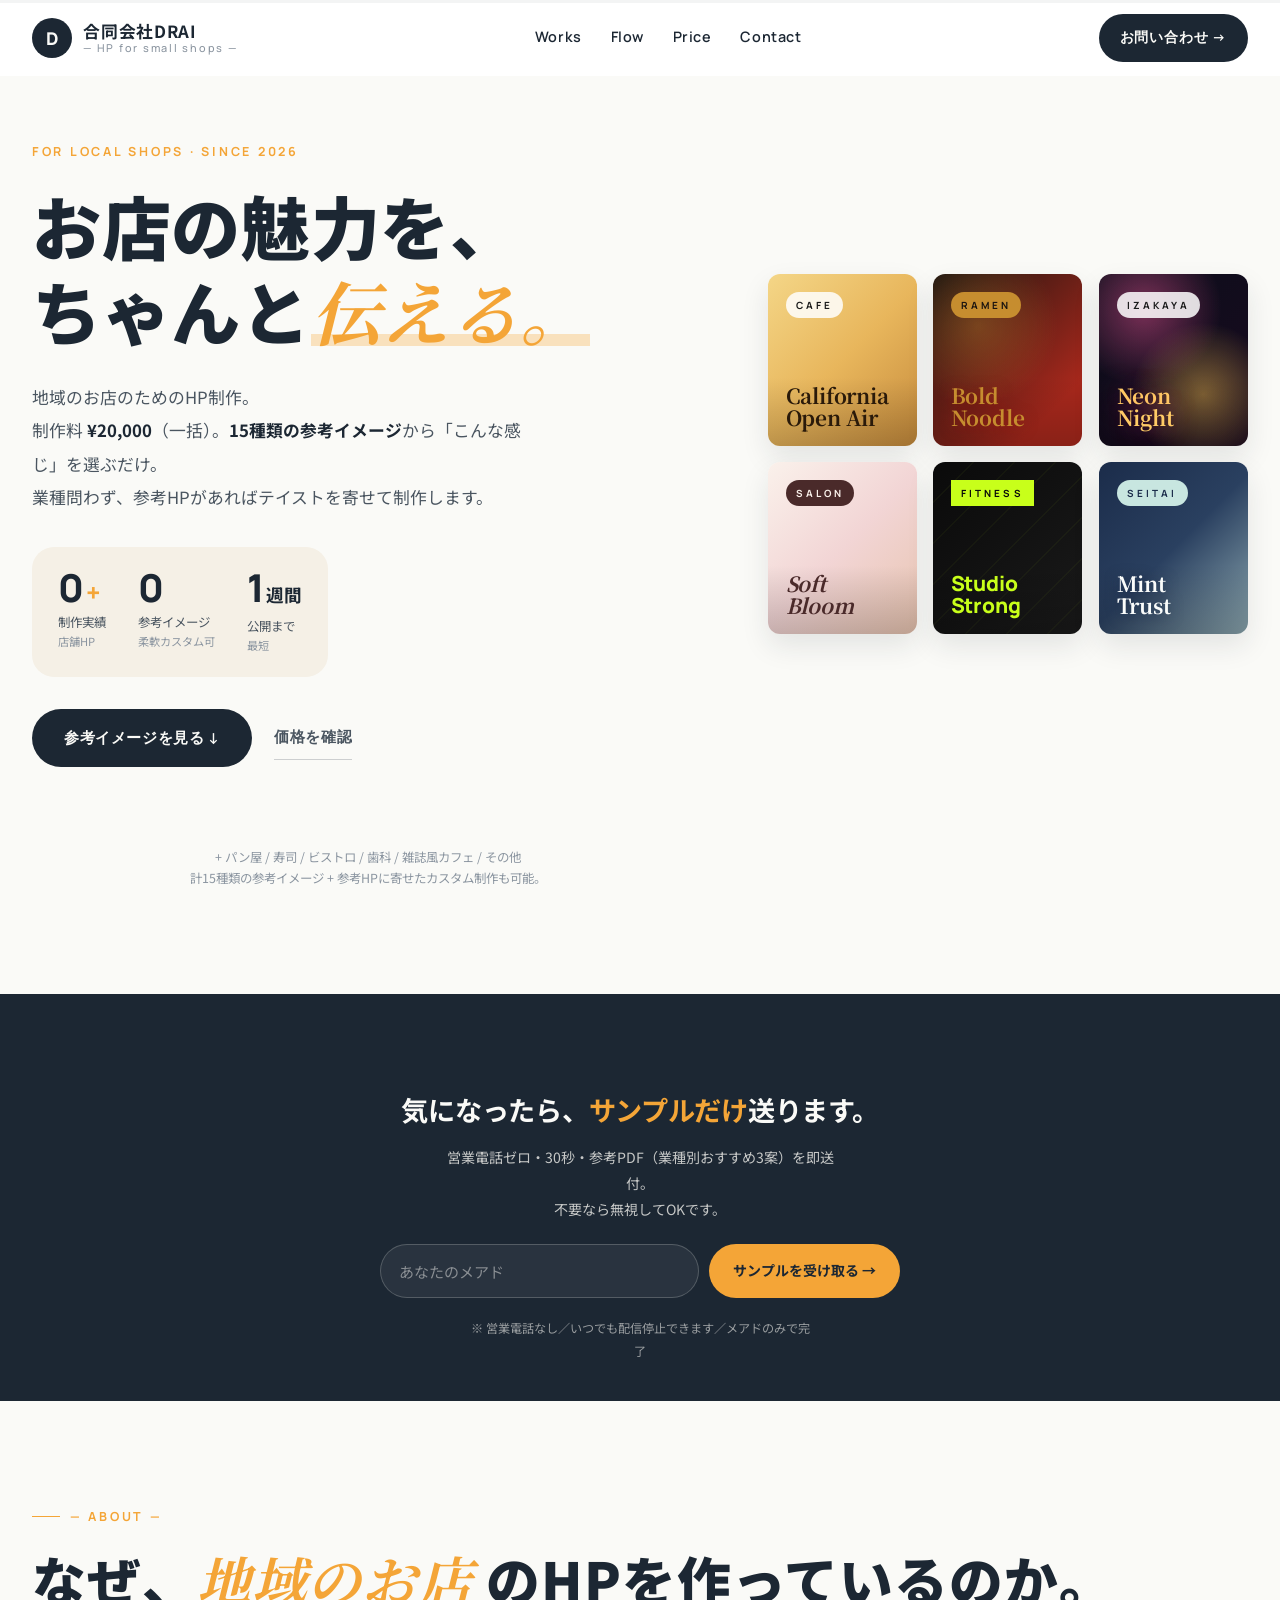
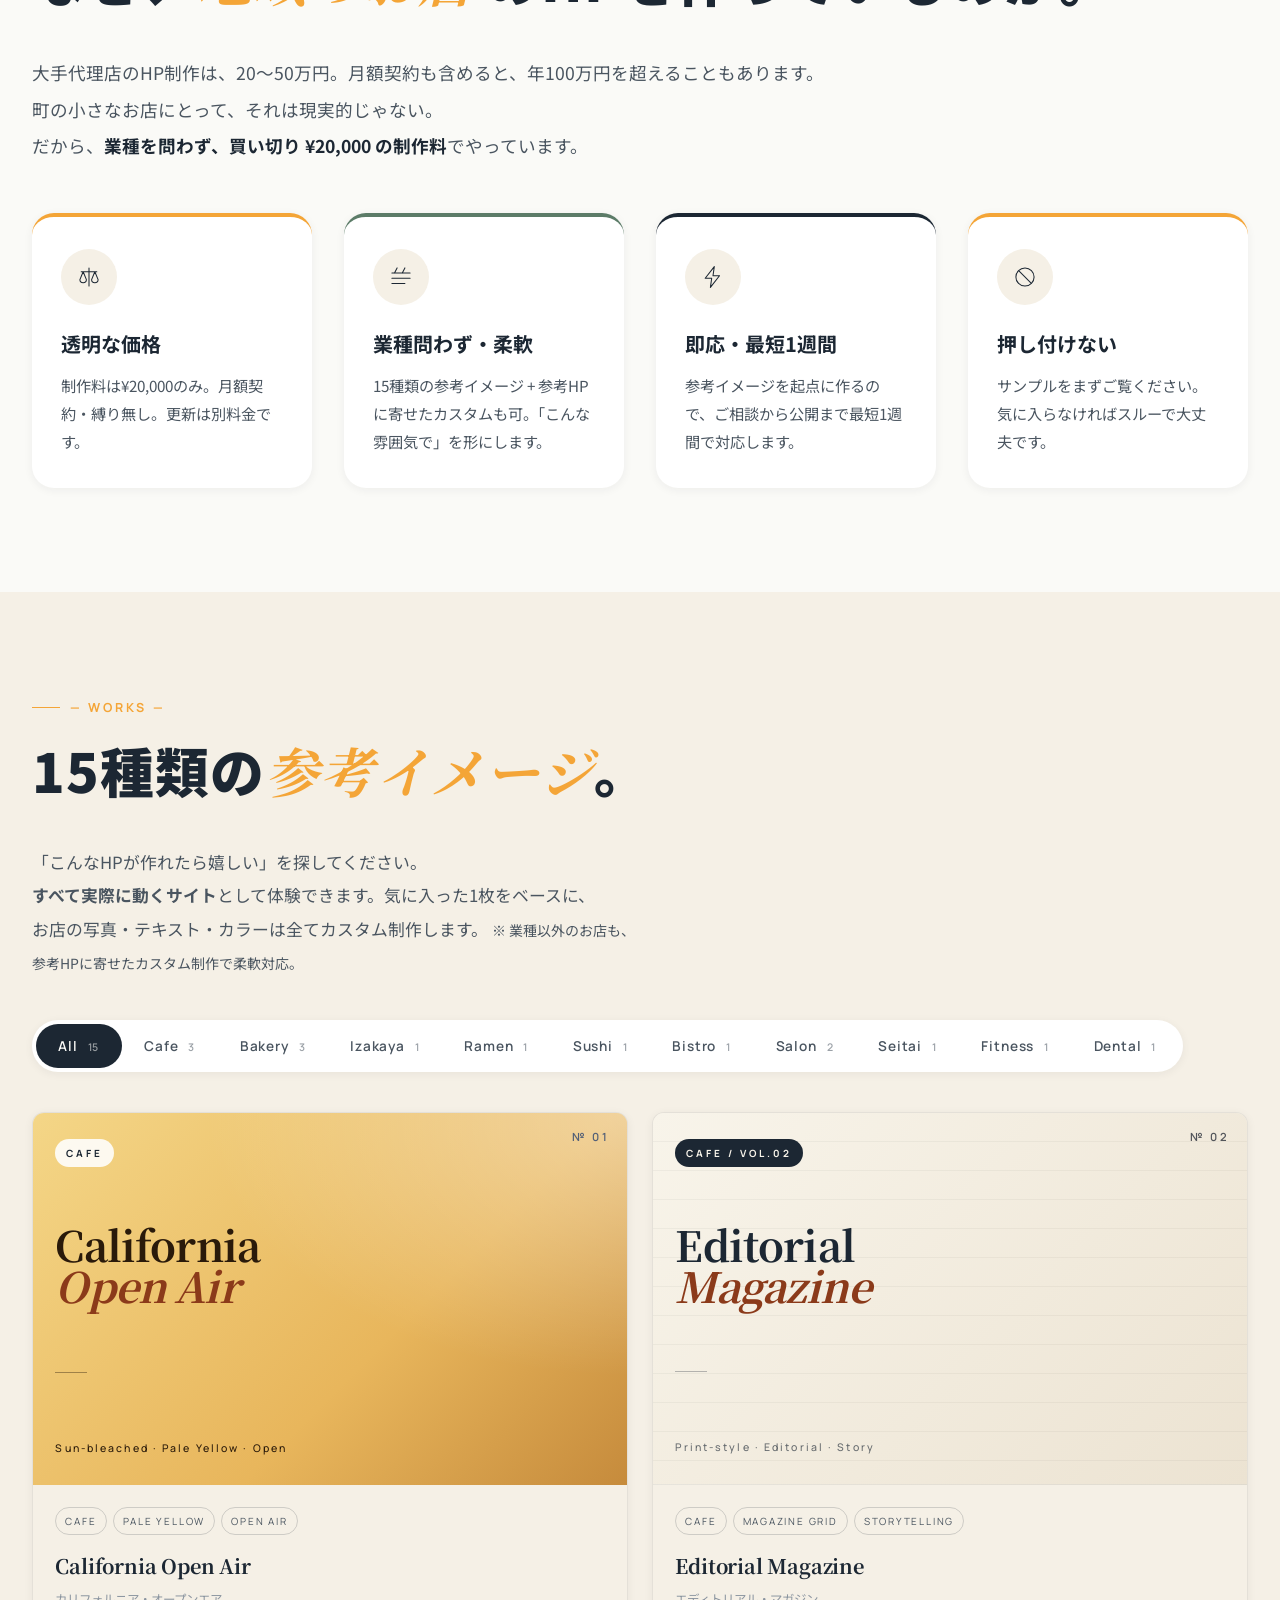
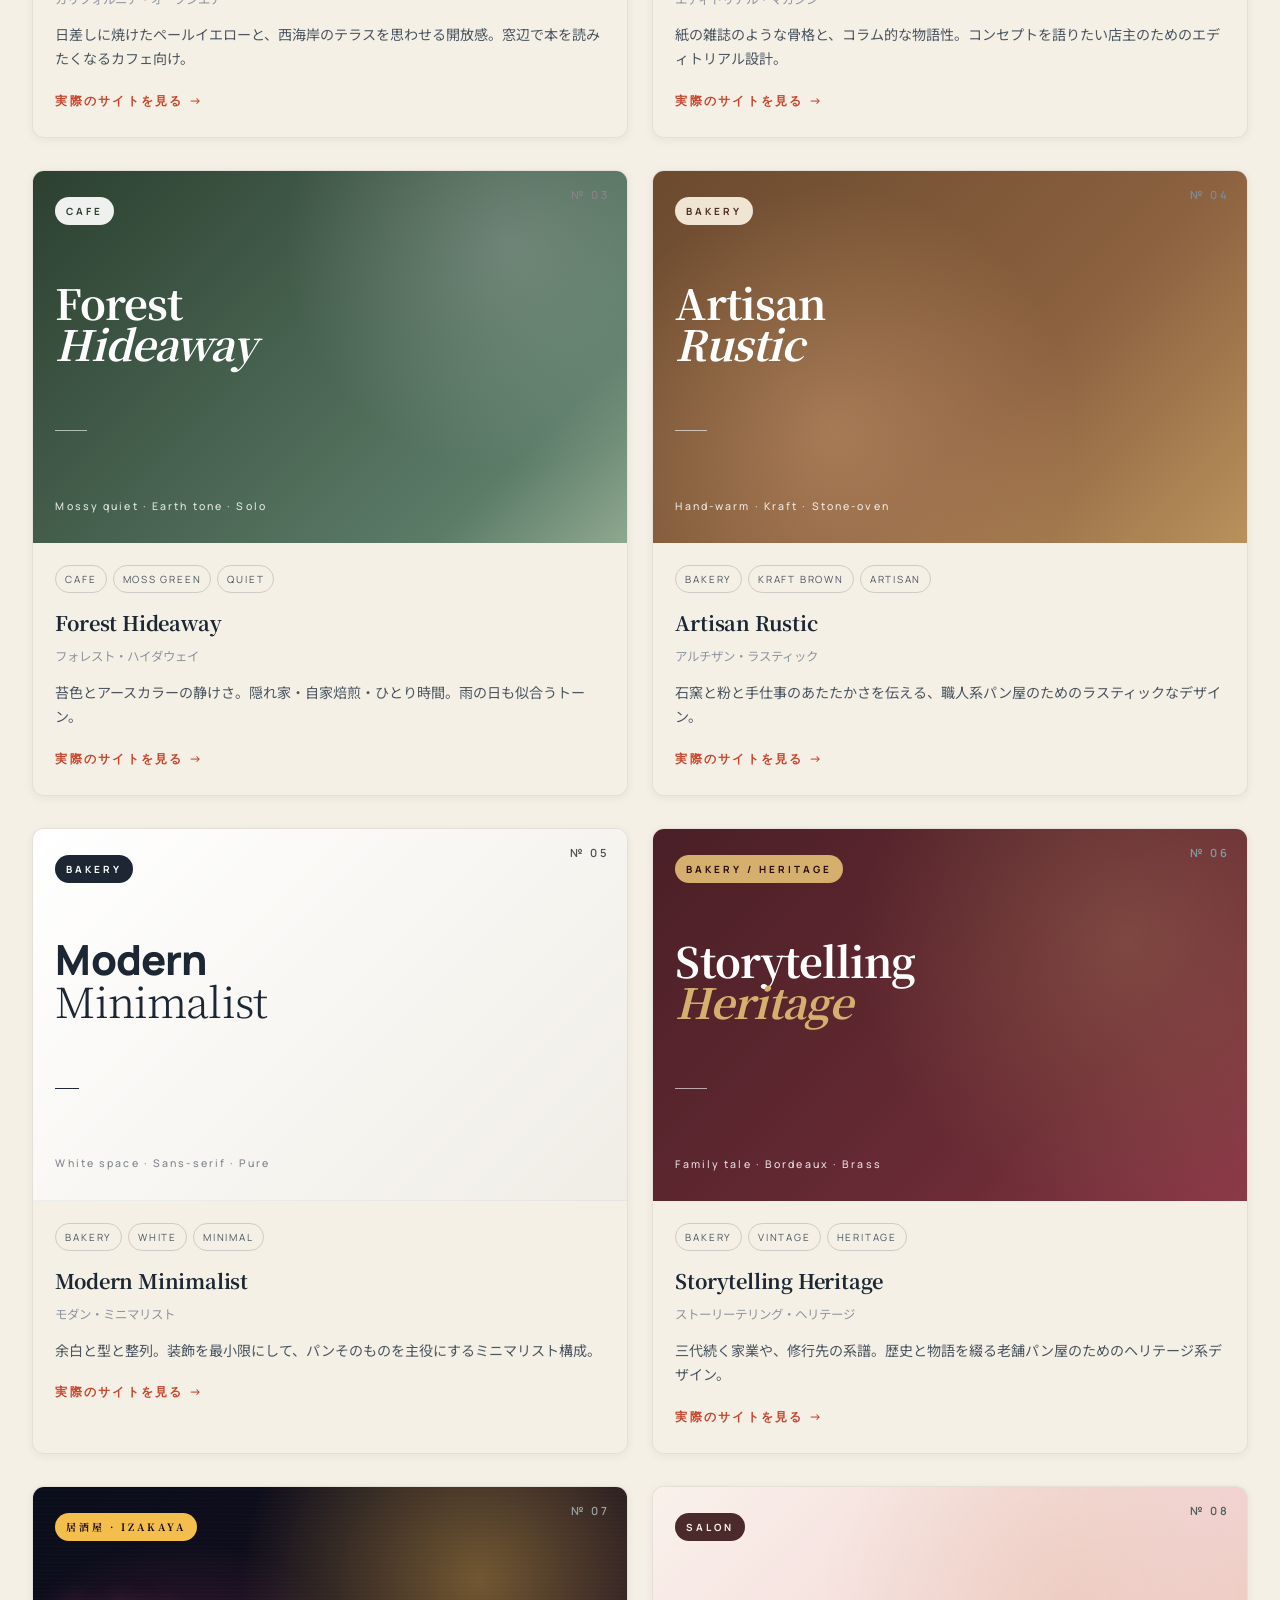
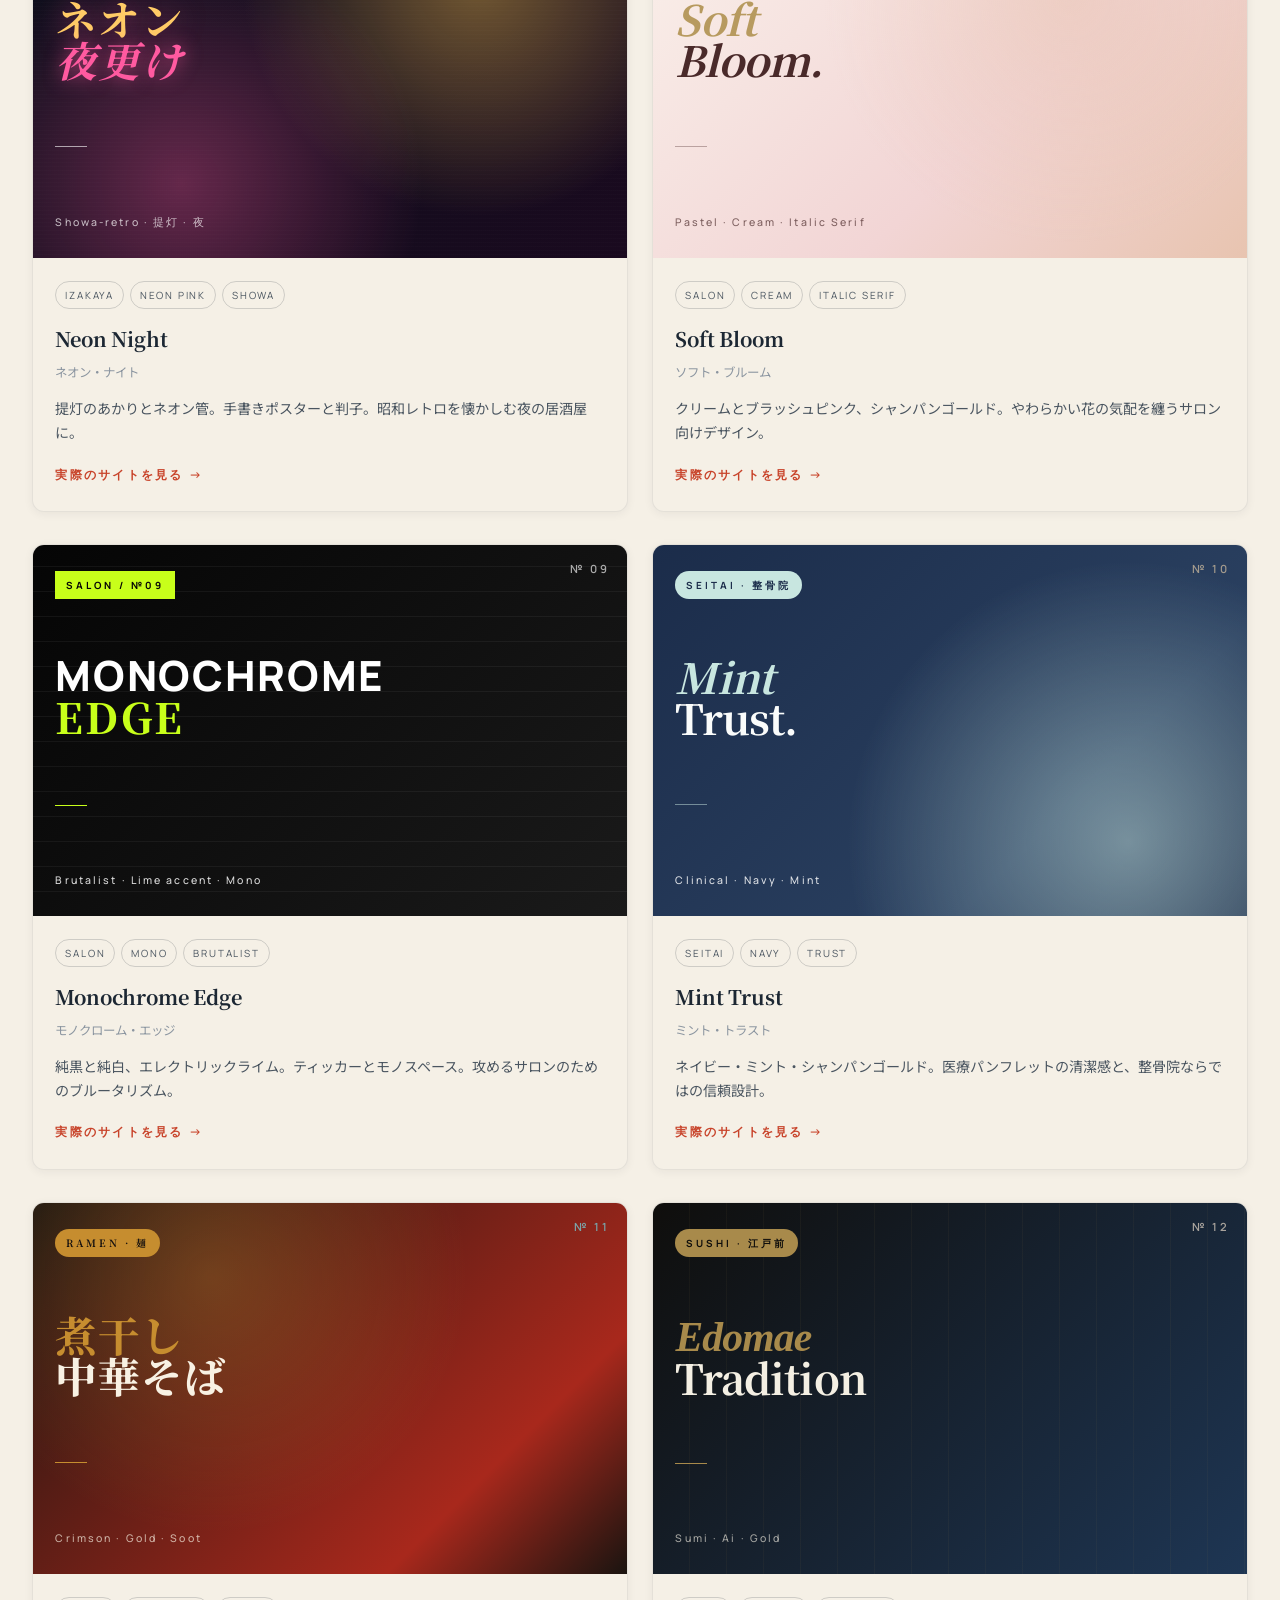
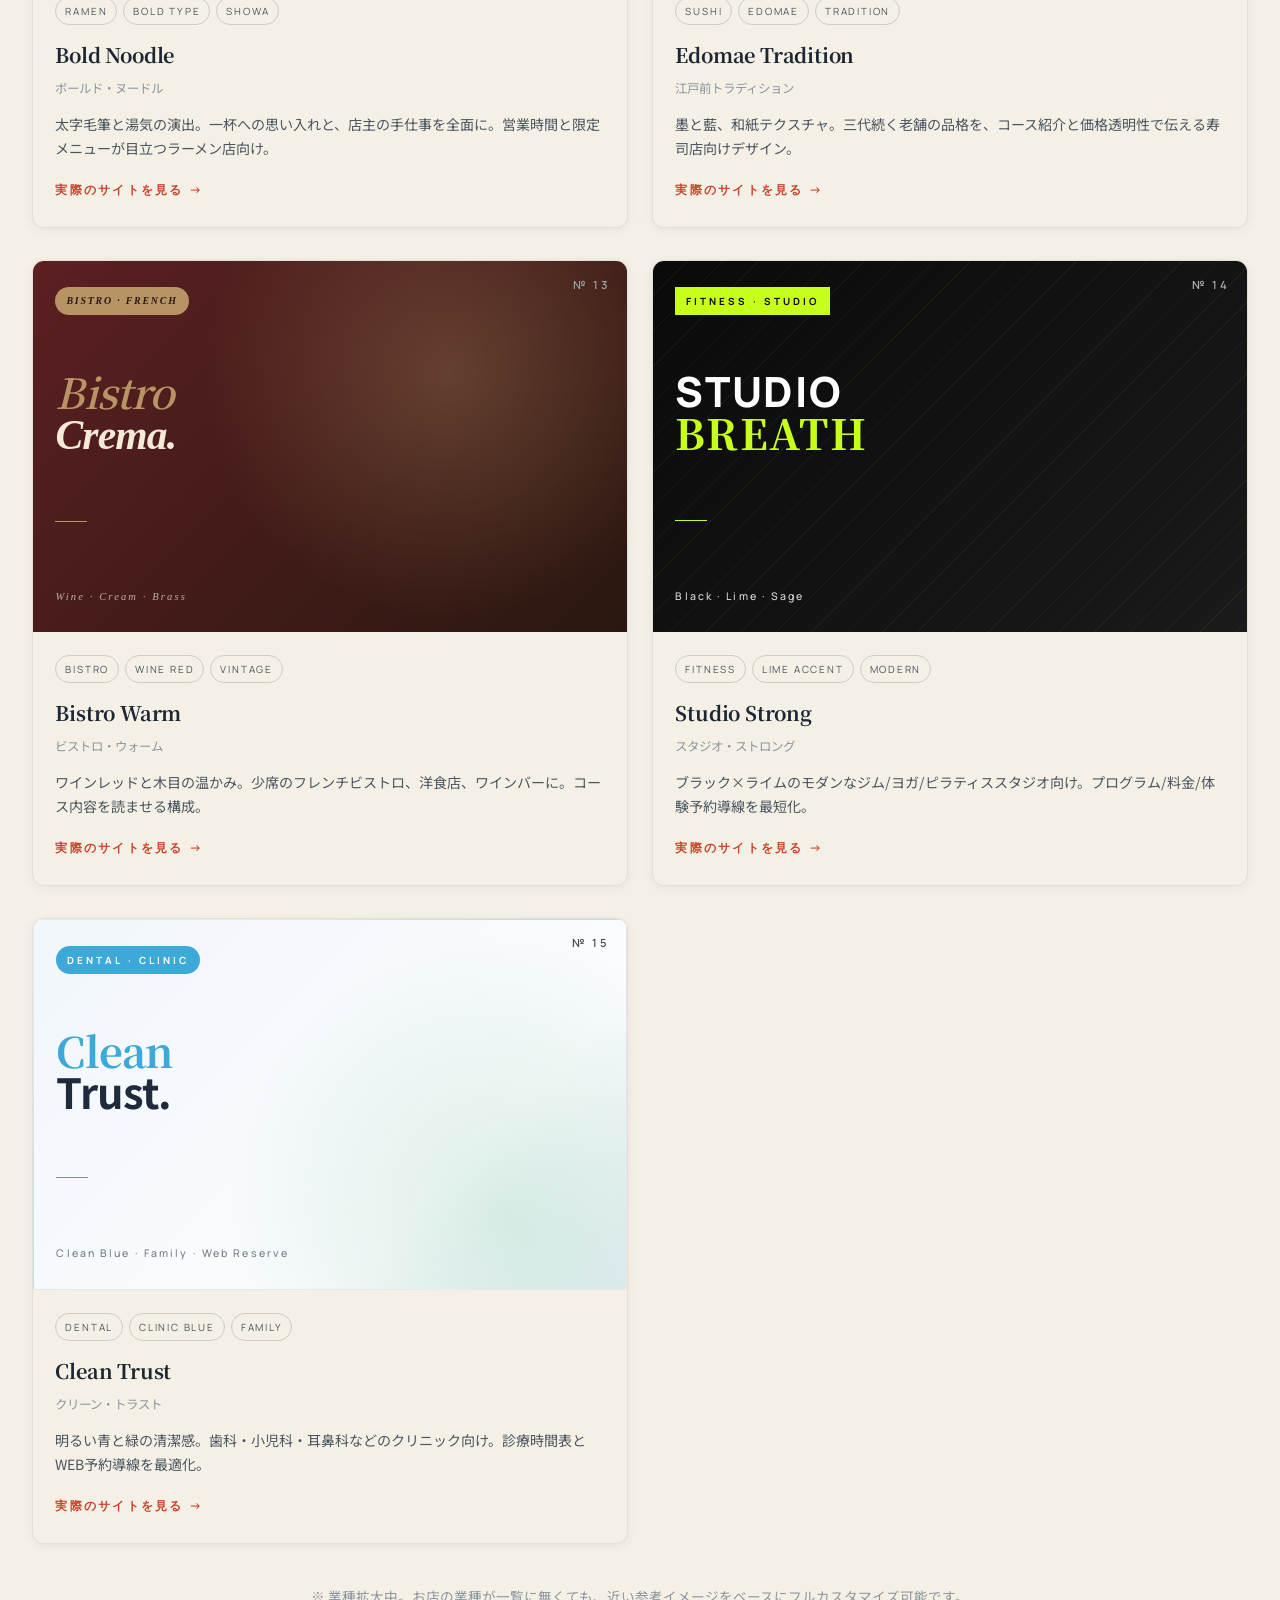
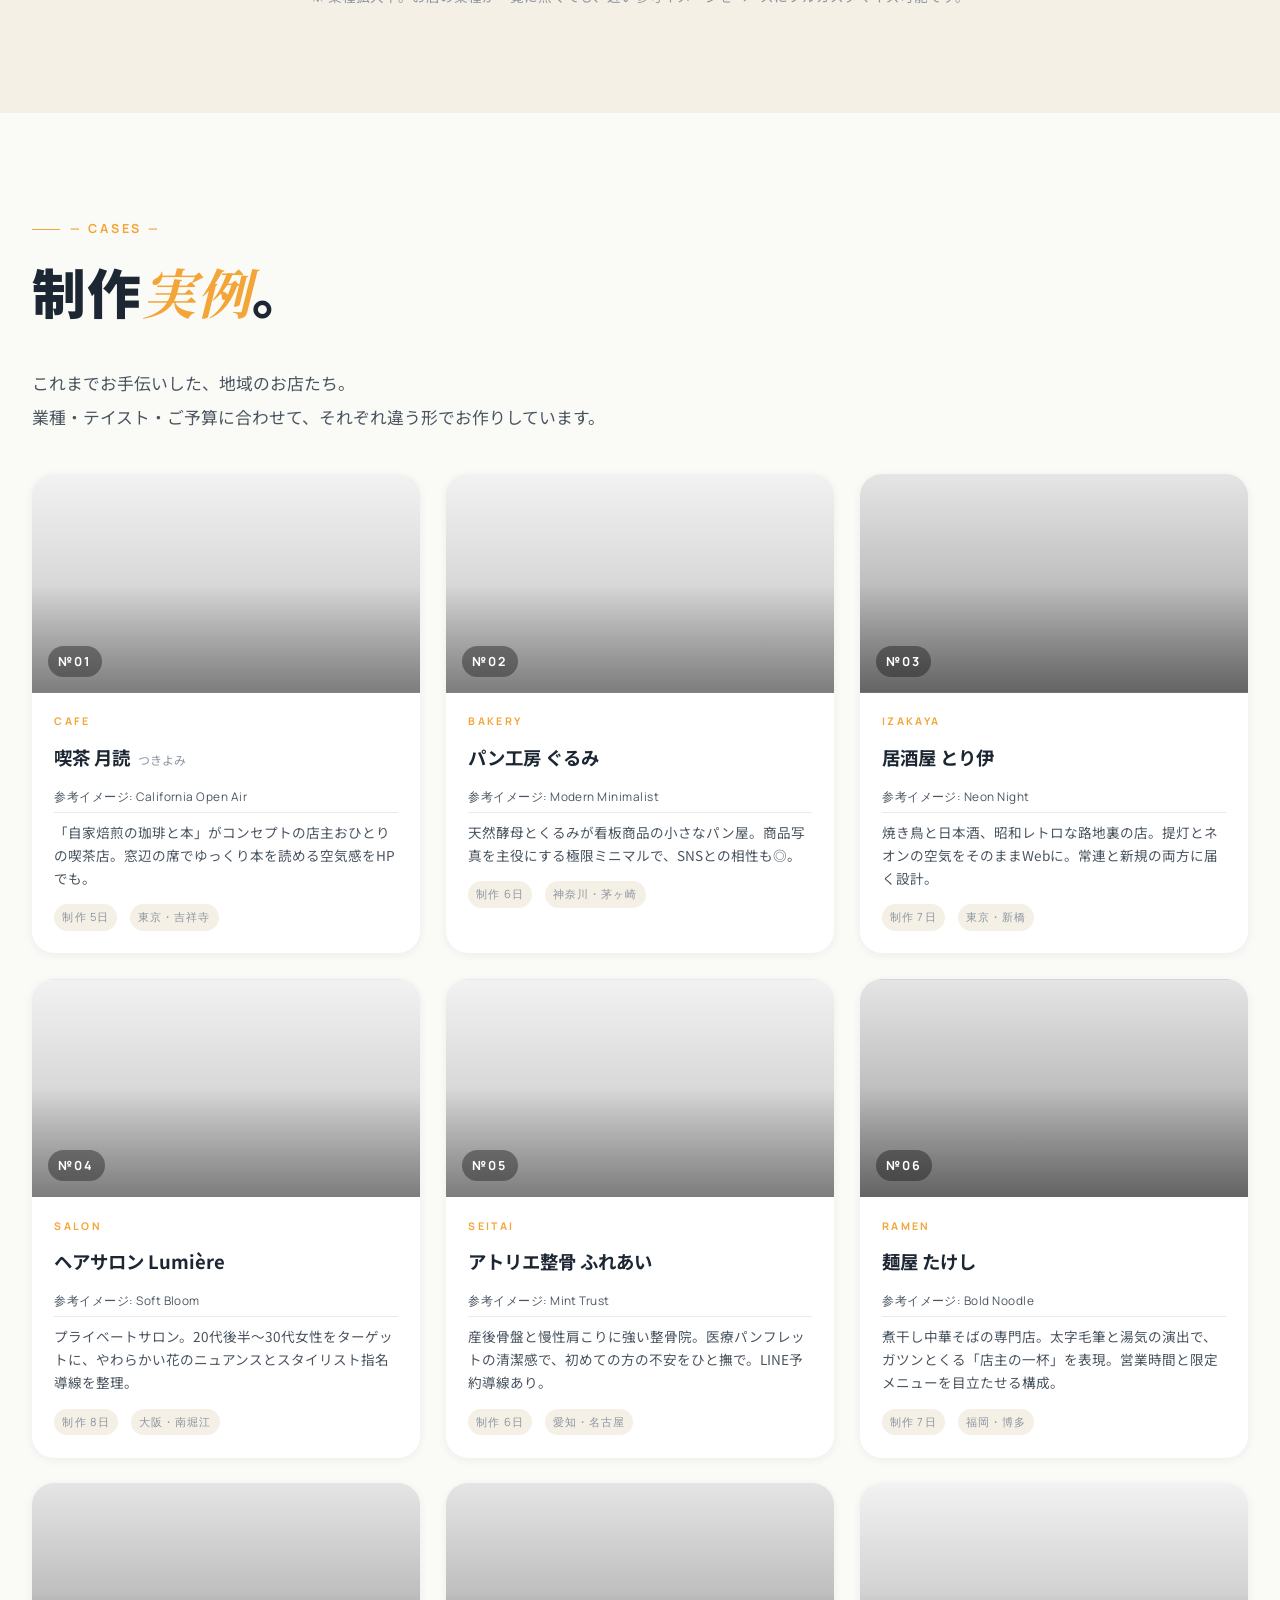
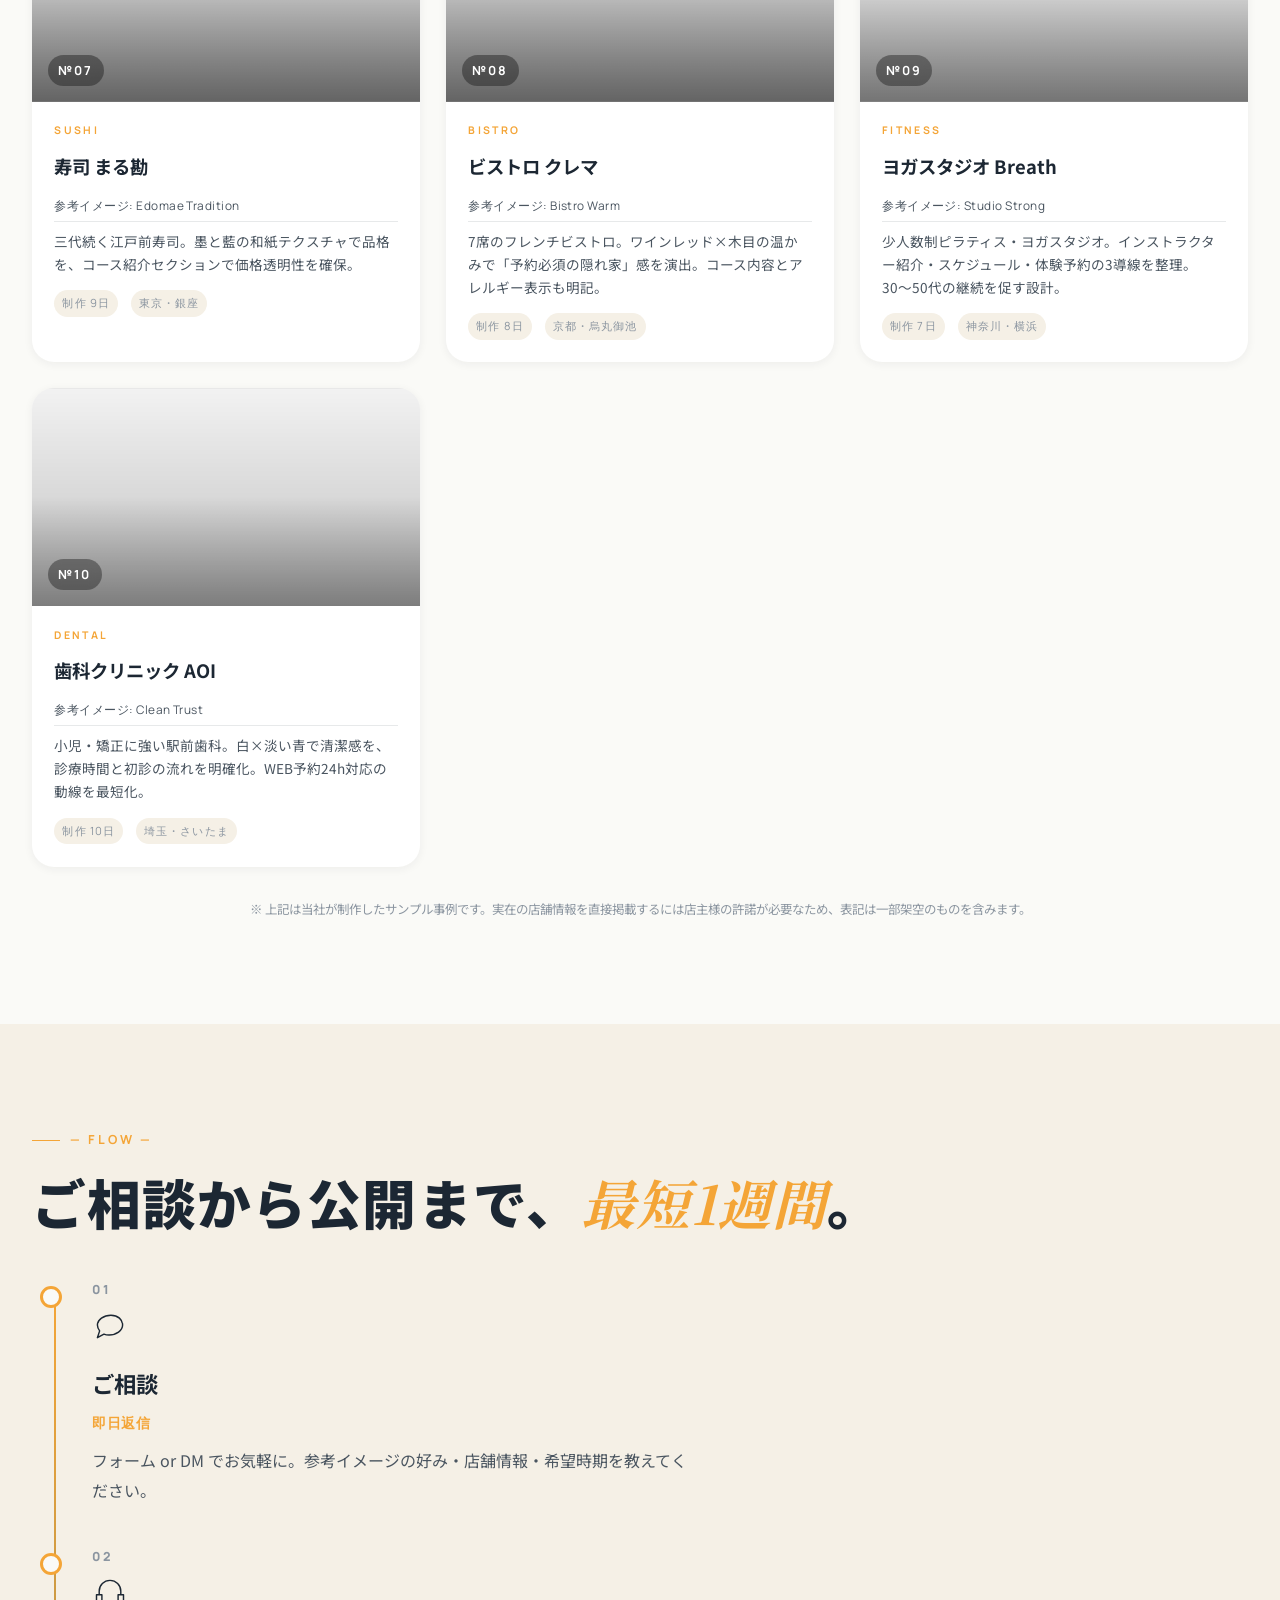
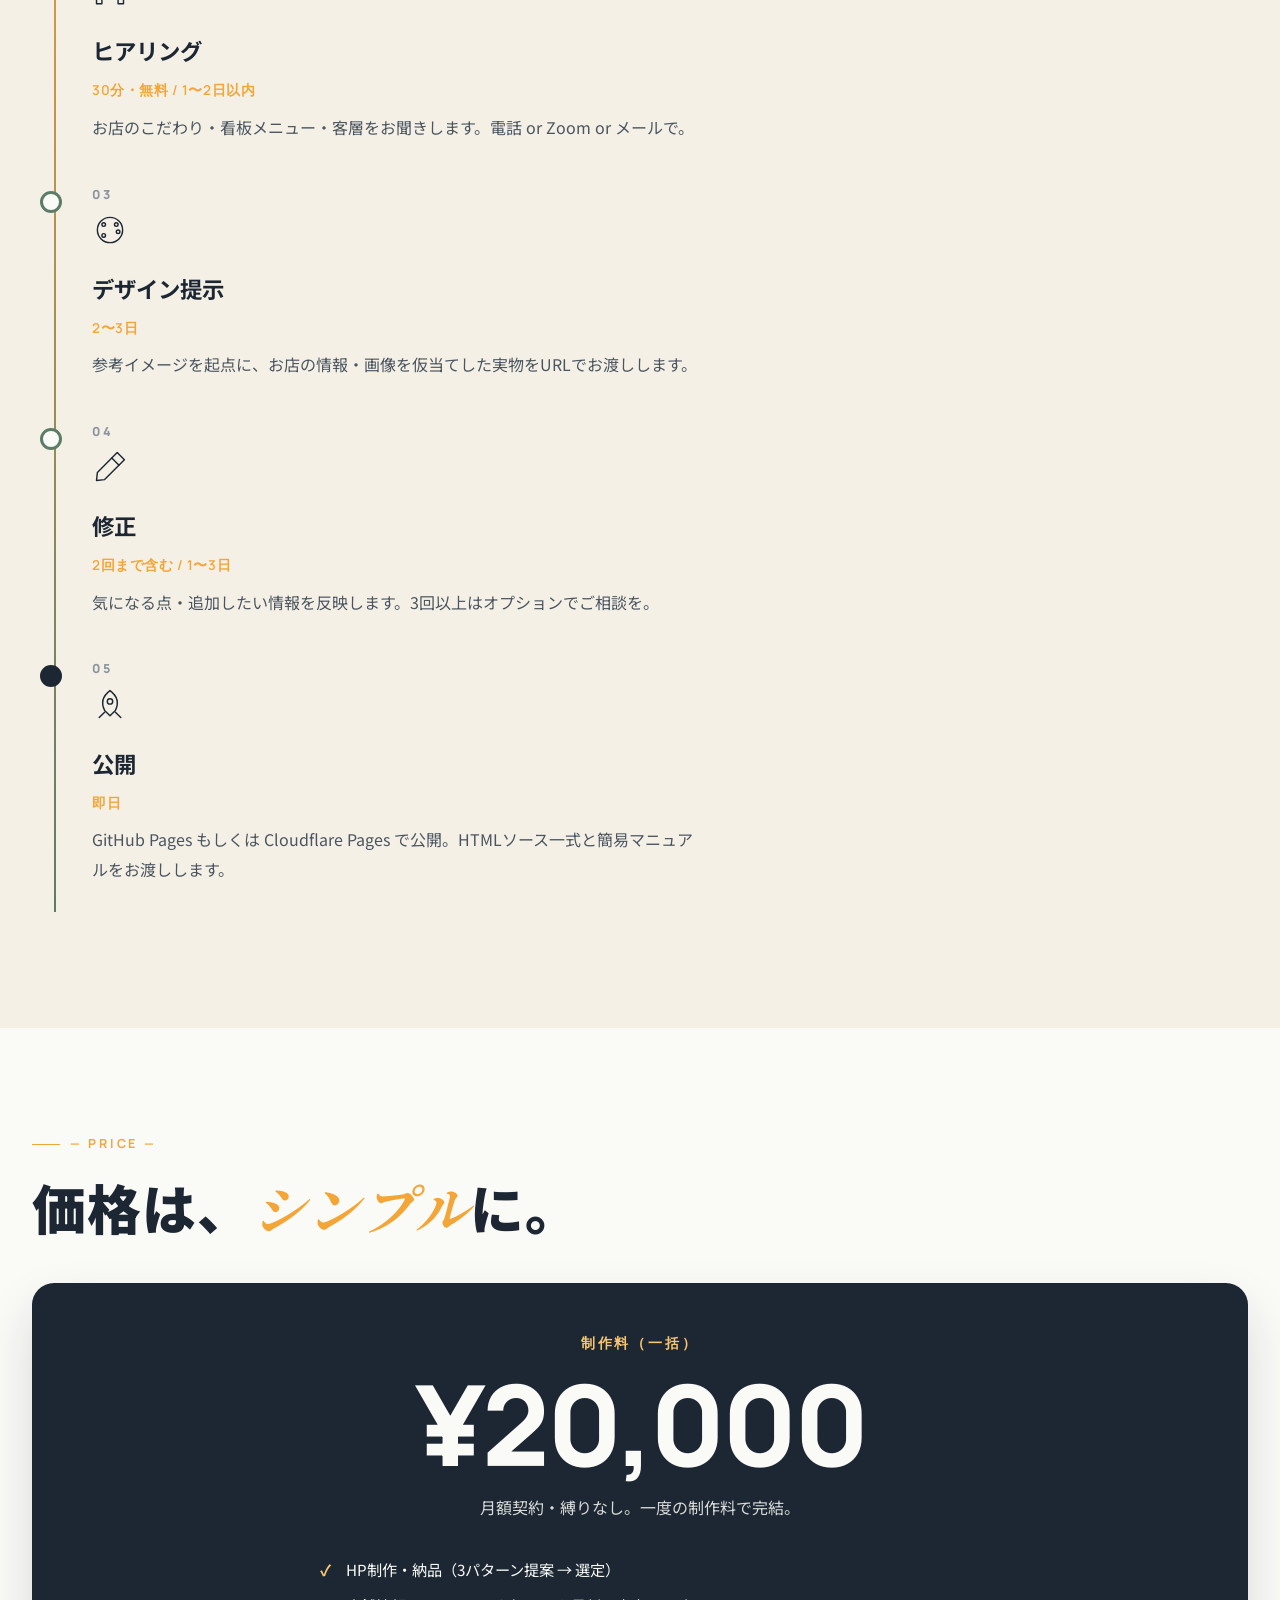
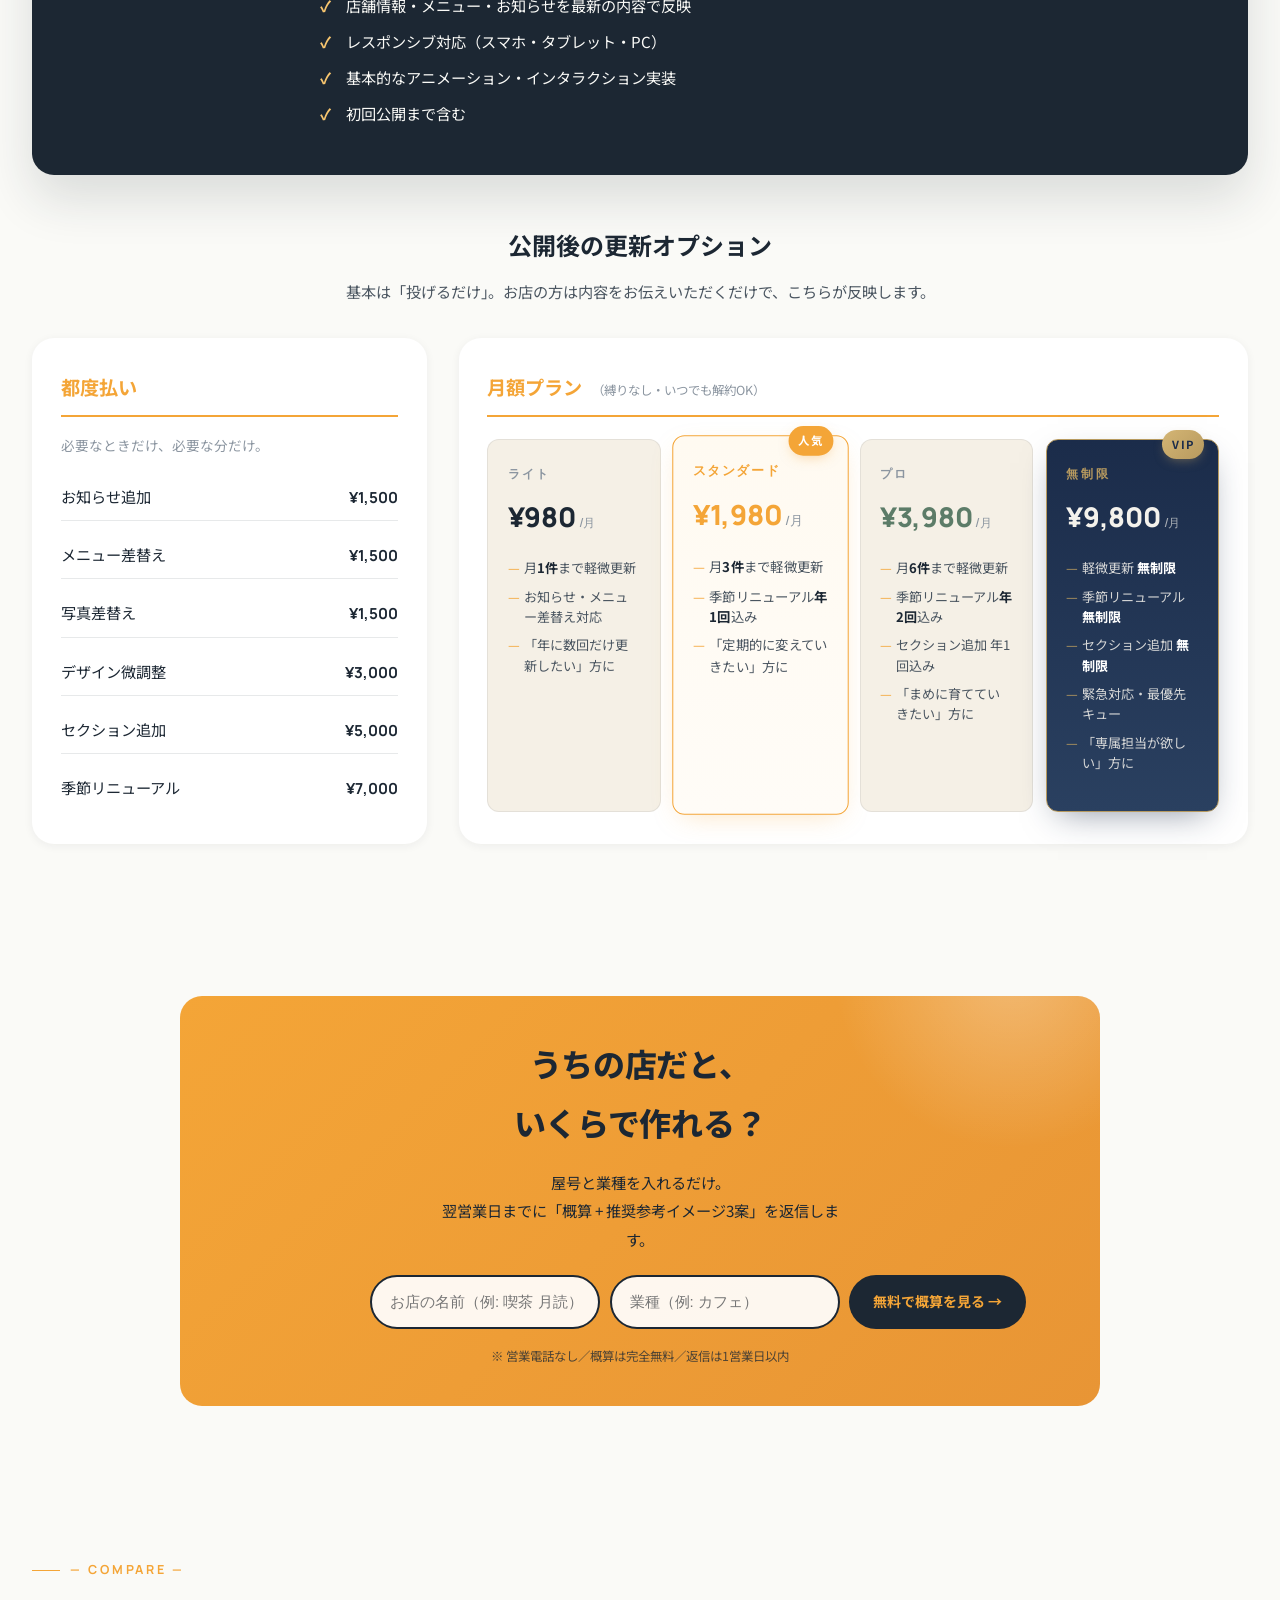
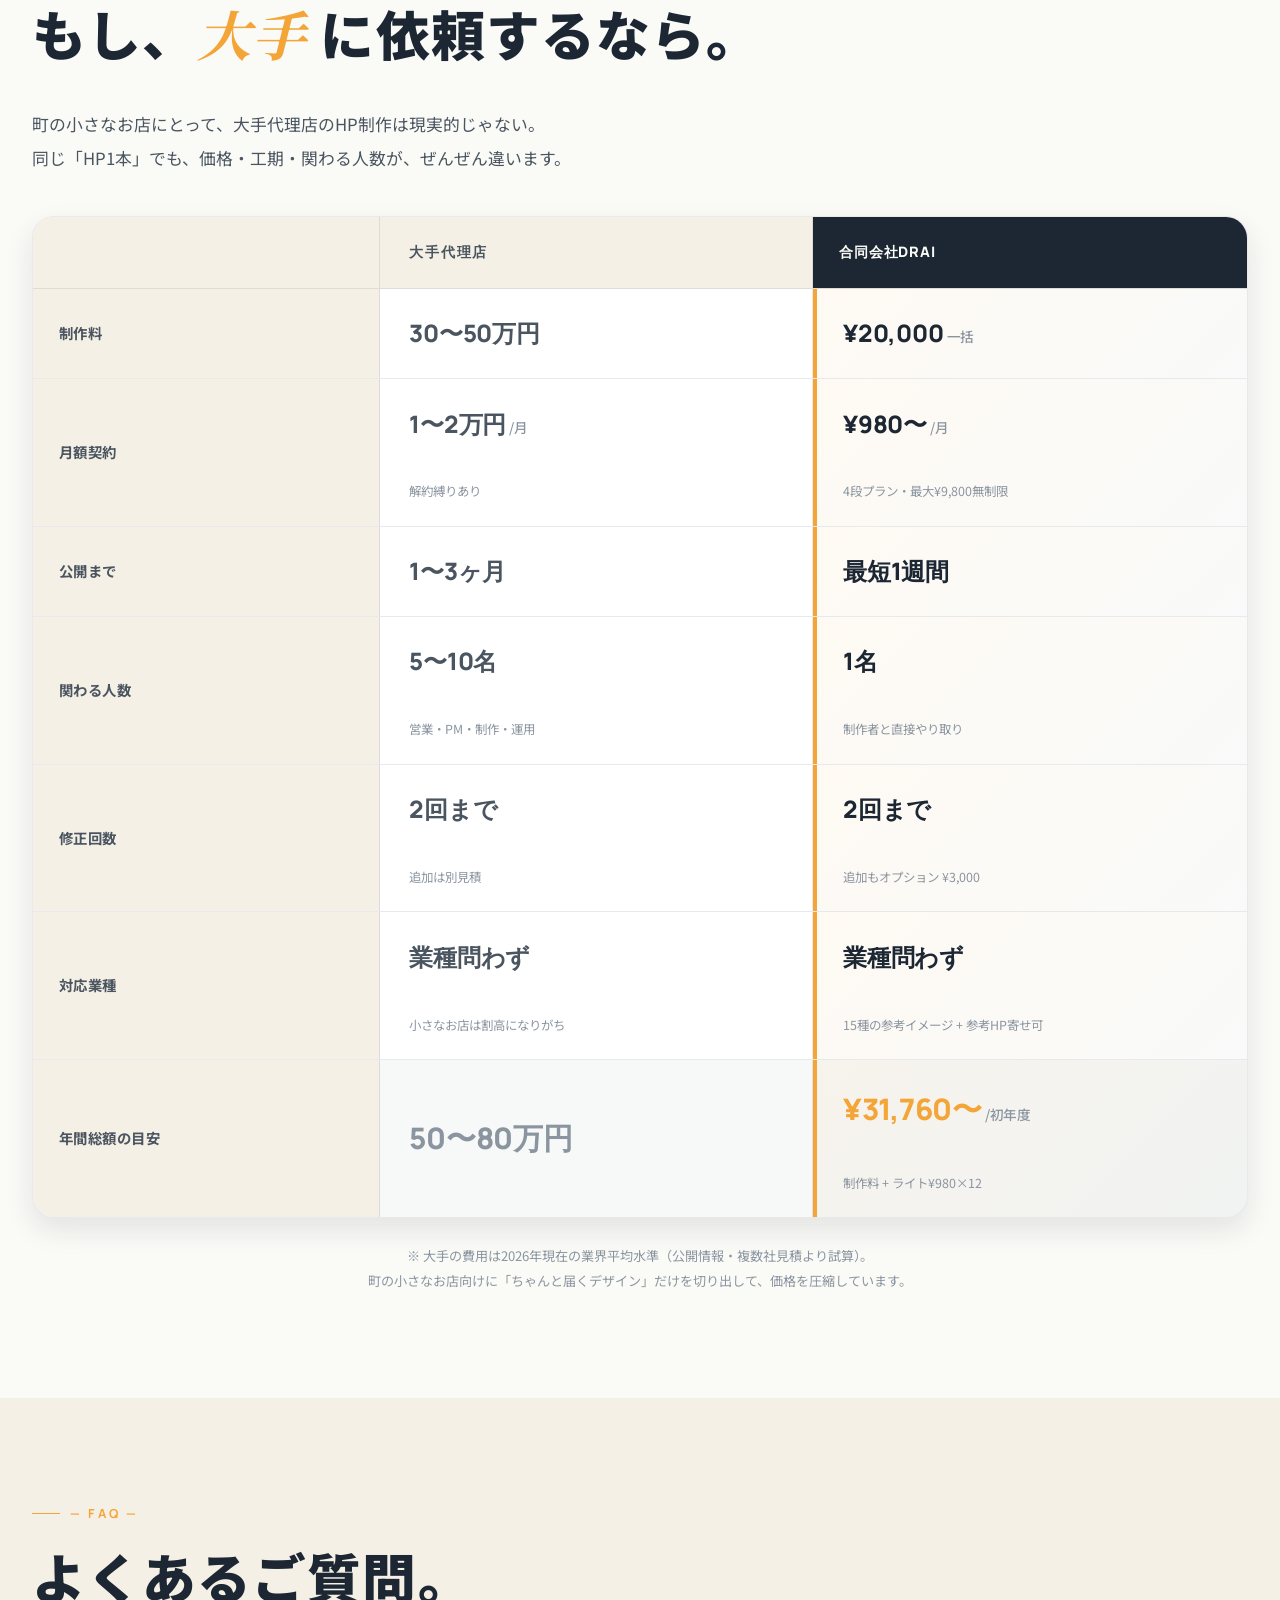
==== commit aeafdc65: "Update sales LP 2026-05-12 01:49" ====
--- a/index.html
+++ b/index.html
@@ -4,7 +4,7 @@
   <meta charset="UTF-8">
   <meta name="viewport" content="width=device-width, initial-scale=1.0">
   <title>合同会社DRAI | 地域のお店のためのHP制作</title>
-  <meta name="description" content="地域のお店のためのHP制作サービス。制作料 ¥20,000（一括）、15種類のテンプレートから選ぶだけ。業種を問わず、参考HPがあれば寄せて制作します。最短1週間で公開。">
+  <meta name="description" content="地域のお店のためのHP制作サービス。制作料 ¥20,000（一括）。15種類の参考イメージから「こんな感じ」を選ぶだけ。参考HPがあれば寄せて制作。最短1週間で公開。">
   <meta property="og:title" content="合同会社DRAI | 地域のお店のためのHP制作">
   <meta property="og:description" content="お店の魅力を、ちゃんと伝える。制作料 ¥20,000、業種問わず・参考HPに寄せて柔軟に制作します。">
   <meta property="og:type" content="website">
@@ -40,6 +40,14 @@
 
 <!-- Scroll progress -->
 <div class="scroll-progress" aria-hidden="true"><span id="scrollProgressBar"></span></div>
+
+<!-- Floating Contact CTA -->
+<a href="#contact" class="fab-contact" id="fabContact" aria-label="お問い合わせへ">
+  <svg width="16" height="16" viewBox="0 0 24 24" fill="none" stroke="currentColor" stroke-width="2" stroke-linecap="round" stroke-linejoin="round" aria-hidden="true">
+    <path d="M21 11.5a8.38 8.38 0 0 1-.9 3.8 8.5 8.5 0 0 1-7.6 4.7 8.38 8.38 0 0 1-3.8-.9L3 21l1.9-5.7a8.38 8.38 0 0 1-.9-3.8 8.5 8.5 0 0 1 4.7-7.6 8.38 8.38 0 0 1 3.8-.9h.5a8.48 8.48 0 0 1 8 8z"/>
+  </svg>
+  まずは相談する
+</a>
 
 <!-- Header -->
 <header class="site-header" id="siteHeader">
@@ -79,7 +87,7 @@
         </h1>
         <p class="hero-lead">
           地域のお店のためのHP制作。<br>
-          制作料 <b>¥20,000</b>（一括）、テンプレートは <b>15種類</b> から選ぶだけ。<br>
+          制作料 <b>¥20,000</b>（一括）。<b>15種類の参考イメージ</b>から「こんな感じ」を選ぶだけ。<br>
           <span class="hero-flex-note">業種問わず、参考HPがあればテイストを寄せて制作します。</span>
         </p>
         <div class="hero-stats">
@@ -89,7 +97,7 @@
           </div>
           <div class="stat">
             <span class="stat-num" data-count-to="15">0</span>
-            <span class="stat-label">テンプレート<br><small>柔軟カスタム可</small></span>
+            <span class="stat-label">参考イメージ<br><small>柔軟カスタム可</small></span>
           </div>
           <div class="stat">
             <span class="stat-line"><span class="stat-num">1</span><span class="stat-week">週間</span></span>
@@ -97,7 +105,7 @@
           </div>
         </div>
         <div class="hero-cta">
-          <a href="#showcase" class="btn btn-primary">テンプレを見る ↓</a>
+          <a href="#showcase" class="btn btn-primary">参考イメージを見る ↓</a>
           <a href="#price" class="btn btn-text">価格を確認</a>
         </div>
       </div>
@@ -121,7 +129,29 @@
           <span class="bt-cat">SEITAI</span><span class="bt-name">Mint<br>Trust</span>
         </div>
       </div>
-      <p class="hero-bento-note">+ パン屋 / 寿司 / ビストロ / 歯科 / 雑誌風カフェ / その他<br>計15種類のテンプレートからお選びいただけます。</p>
+      <p class="hero-bento-note">+ パン屋 / 寿司 / ビストロ / 歯科 / 雑誌風カフェ / その他<br>計15種類の参考イメージ + 参考HPに寄せたカスタム制作も可能。</p>
+    </div>
+  </section>
+
+  <!-- Marquee tape -->
+  <div class="marquee" aria-hidden="true">
+    <span class="marquee-track">
+      EST. 2026 · 制作料 ¥20,000 一括 · 月額¥980〜 · 業種問わず · 最短1週間 · 参考HPに寄せたカスタムOK · 押し付けない営業 · EST. 2026 · 制作料 ¥20,000 一括 · 月額¥980〜 · 業種問わず · 最短1週間 · 参考HPに寄せたカスタムOK · 押し付けない営業 ·
+    </span>
+  </div>
+
+  <!-- Mini CTA #1: Hero後 軽接触（メアドのみ） -->
+  <section class="mini-cta" id="quick-contact">
+    <div class="mini-cta-inner">
+      <h3>気になったら、<em>サンプルだけ</em>送ります。</h3>
+      <p>営業電話ゼロ・30秒・参考PDF（業種別おすすめ3案）を即送付。<br>不要なら無視してOKです。</p>
+      <form class="mini-cta-form" action="https://formspree.io/f/mykobobe" method="POST">
+        <input type="hidden" name="_subject" value="[LITE] サンプル請求">
+        <input type="hidden" name="_next" value="https://dai669.github.io/hpdesign-sales-lp/thanks.html">
+        <input type="email" name="メールアドレス" placeholder="あなたのメアド" required>
+        <button type="submit" class="btn-magnet" data-magnet>サンプルを受け取る →</button>
+      </form>
+      <p class="friction">※ 営業電話なし／いつでも配信停止できます／メアドのみで完了</p>
     </div>
   </section>
 
@@ -148,14 +178,14 @@
             <svg viewBox="0 0 40 40" fill="none" stroke="currentColor" stroke-width="1.6" stroke-linecap="round" stroke-linejoin="round"><path d="M6 14h28M6 22h28M6 30h20M14 6l-4 8M26 6l-4 8"/></svg>
           </div>
           <h3>業種問わず・柔軟</h3>
-          <p>15種類のテンプレ + 参考HPに寄せたカスタムも可。「こんな雰囲気で」を形にします。</p>
+          <p>15種類の参考イメージ + 参考HPに寄せたカスタムも可。「こんな雰囲気で」を形にします。</p>
         </article>
         <article class="pillar">
           <div class="pillar-icon" aria-hidden="true">
             <svg viewBox="0 0 40 40" fill="none" stroke="currentColor" stroke-width="1.6" stroke-linecap="round" stroke-linejoin="round"><path d="M22 4L8 22h10l-2 14 14-18H20l2-14z"/></svg>
           </div>
           <h3>即応・最短1週間</h3>
-          <p>テンプレを起点に作るので、ご相談から公開まで最短1週間で対応します。</p>
+          <p>参考イメージを起点に作るので、ご相談から公開まで最短1週間で対応します。</p>
         </article>
         <article class="pillar">
           <div class="pillar-icon" aria-hidden="true">
@@ -172,11 +202,12 @@
   <section class="showcase" id="showcase">
     <div class="container">
       <span class="section-eyebrow">— Works —</span>
-      <h2 class="section-title">15種類の<em>デザインカタログ</em>。</h2>
+      <h2 class="section-title">15種類の<em>参考イメージ</em>。</h2>
       <p class="section-lead">
-        業種ごとの空気をそのまま伝える、15種類のテンプレート。<br>
-        <b>すべて実際に動くサイト</b>としてご覧いただけます。お気に入りを選ぶだけ。<br>
-        <small>※ 業種以外のお店も、参考HPに寄せたカスタム制作で柔軟対応します。</small>
+        「こんなHPが作れたら嬉しい」を探してください。<br>
+        <b>すべて実際に動くサイト</b>として体験できます。気に入った1枚をベースに、<br>
+        お店の写真・テキスト・カラーは全てカスタム制作します。
+        <small>※ 業種以外のお店も、参考HPに寄せたカスタム制作で柔軟対応。</small>
       </p>
 
       <div class="showcase-filter" role="tablist" aria-label="業種フィルタ">
@@ -452,7 +483,7 @@
 
       </div>
 
-      <p class="showcase-note">※ 業種拡大中。お店の業種が一覧に無くても、近いテンプレをベースにフルカスタマイズ可能です。</p>
+      <p class="showcase-note">※ 業種拡大中。お店の業種が一覧に無くても、近い参考イメージをベースにフルカスタマイズ可能です。</p>
     </div>
   </section>
 
@@ -473,7 +504,7 @@
           <div class="case-body">
             <span class="case-tag">Cafe</span>
             <h3>喫茶 月読 <span>つきよみ</span></h3>
-            <p class="case-tpl">採用テンプレ: California Open Air</p>
+            <p class="case-tpl">参考イメージ: California Open Air</p>
             <p class="case-desc">「自家焙煎の珈琲と本」がコンセプトの店主おひとりの喫茶店。窓辺の席でゆっくり本を読める空気感をHPでも。</p>
             <div class="case-meta"><span>制作 5日</span><span>東京・吉祥寺</span></div>
           </div>
@@ -484,7 +515,7 @@
           <div class="case-body">
             <span class="case-tag">Bakery</span>
             <h3>パン工房 ぐるみ</h3>
-            <p class="case-tpl">採用テンプレ: Modern Minimalist</p>
+            <p class="case-tpl">参考イメージ: Modern Minimalist</p>
             <p class="case-desc">天然酵母とくるみが看板商品の小さなパン屋。商品写真を主役にする極限ミニマルで、SNSとの相性も◎。</p>
             <div class="case-meta"><span>制作 6日</span><span>神奈川・茅ヶ崎</span></div>
           </div>
@@ -495,7 +526,7 @@
           <div class="case-body">
             <span class="case-tag">Izakaya</span>
             <h3>居酒屋 とり伊</h3>
-            <p class="case-tpl">採用テンプレ: Neon Night</p>
+            <p class="case-tpl">参考イメージ: Neon Night</p>
             <p class="case-desc">焼き鳥と日本酒、昭和レトロな路地裏の店。提灯とネオンの空気をそのままWebに。常連と新規の両方に届く設計。</p>
             <div class="case-meta"><span>制作 7日</span><span>東京・新橋</span></div>
           </div>
@@ -506,7 +537,7 @@
           <div class="case-body">
             <span class="case-tag">Salon</span>
             <h3>ヘアサロン Lumière</h3>
-            <p class="case-tpl">採用テンプレ: Soft Bloom</p>
+            <p class="case-tpl">参考イメージ: Soft Bloom</p>
             <p class="case-desc">プライベートサロン。20代後半〜30代女性をターゲットに、やわらかい花のニュアンスとスタイリスト指名導線を整理。</p>
             <div class="case-meta"><span>制作 8日</span><span>大阪・南堀江</span></div>
           </div>
@@ -517,7 +548,7 @@
           <div class="case-body">
             <span class="case-tag">Seitai</span>
             <h3>アトリエ整骨 ふれあい</h3>
-            <p class="case-tpl">採用テンプレ: Mint Trust</p>
+            <p class="case-tpl">参考イメージ: Mint Trust</p>
             <p class="case-desc">産後骨盤と慢性肩こりに強い整骨院。医療パンフレットの清潔感で、初めての方の不安をひと撫で。LINE予約導線あり。</p>
             <div class="case-meta"><span>制作 6日</span><span>愛知・名古屋</span></div>
           </div>
@@ -528,7 +559,7 @@
           <div class="case-body">
             <span class="case-tag">Ramen</span>
             <h3>麺屋 たけし</h3>
-            <p class="case-tpl">採用テンプレ: Bold Noodle</p>
+            <p class="case-tpl">参考イメージ: Bold Noodle</p>
             <p class="case-desc">煮干し中華そばの専門店。太字毛筆と湯気の演出で、ガツンとくる「店主の一杯」を表現。営業時間と限定メニューを目立たせる構成。</p>
             <div class="case-meta"><span>制作 7日</span><span>福岡・博多</span></div>
           </div>
@@ -539,7 +570,7 @@
           <div class="case-body">
             <span class="case-tag">Sushi</span>
             <h3>寿司 まる勘</h3>
-            <p class="case-tpl">採用テンプレ: Edomae Tradition</p>
+            <p class="case-tpl">参考イメージ: Edomae Tradition</p>
             <p class="case-desc">三代続く江戸前寿司。墨と藍の和紙テクスチャで品格を、コース紹介セクションで価格透明性を確保。</p>
             <div class="case-meta"><span>制作 9日</span><span>東京・銀座</span></div>
           </div>
@@ -550,7 +581,7 @@
           <div class="case-body">
             <span class="case-tag">Bistro</span>
             <h3>ビストロ クレマ</h3>
-            <p class="case-tpl">採用テンプレ: Bistro Warm</p>
+            <p class="case-tpl">参考イメージ: Bistro Warm</p>
             <p class="case-desc">7席のフレンチビストロ。ワインレッド×木目の温かみで「予約必須の隠れ家」感を演出。コース内容とアレルギー表示も明記。</p>
             <div class="case-meta"><span>制作 8日</span><span>京都・烏丸御池</span></div>
           </div>
@@ -561,7 +592,7 @@
           <div class="case-body">
             <span class="case-tag">Fitness</span>
             <h3>ヨガスタジオ Breath</h3>
-            <p class="case-tpl">採用テンプレ: Studio Strong</p>
+            <p class="case-tpl">参考イメージ: Studio Strong</p>
             <p class="case-desc">少人数制ピラティス・ヨガスタジオ。インストラクター紹介・スケジュール・体験予約の3導線を整理。30〜50代の継続を促す設計。</p>
             <div class="case-meta"><span>制作 7日</span><span>神奈川・横浜</span></div>
           </div>
@@ -572,7 +603,7 @@
           <div class="case-body">
             <span class="case-tag">Dental</span>
             <h3>歯科クリニック AOI</h3>
-            <p class="case-tpl">採用テンプレ: Clean Trust</p>
+            <p class="case-tpl">参考イメージ: Clean Trust</p>
             <p class="case-desc">小児・矯正に強い駅前歯科。白×淡い青で清潔感を、診療時間と初診の流れを明確化。WEB予約24h対応の動線を最短化。</p>
             <div class="case-meta"><span>制作 10日</span><span>埼玉・さいたま</span></div>
           </div>
@@ -598,7 +629,7 @@
           </div>
           <h3>ご相談</h3>
           <p class="flow-time">即日返信</p>
-          <p>フォーム or DM でお気軽に。テンプレの好み・店舗情報・希望時期を教えてください。</p>
+          <p>フォーム or DM でお気軽に。参考イメージの好み・店舗情報・希望時期を教えてください。</p>
         </li>
         <li class="flow-step">
           <span class="flow-num">02</span>
@@ -616,7 +647,7 @@
           </div>
           <h3>デザイン提示</h3>
           <p class="flow-time">2〜3日</p>
-          <p>テンプレを選定し、お店の情報・画像を仮当てした実物をURLでお渡しします。</p>
+          <p>参考イメージを起点に、お店の情報・画像を仮当てした実物をURLでお渡しします。</p>
         </li>
         <li class="flow-step">
           <span class="flow-num">04</span>
@@ -733,6 +764,22 @@
     </div>
   </section>
 
+  <!-- Mid CTA #2: Price後 中接触（屋号 + 業種） -->
+  <section class="container">
+    <div class="mid-cta">
+      <h3>うちの店だと、<br>いくらで作れる？</h3>
+      <p>屋号と業種を入れるだけ。<br>翌営業日までに「概算 + 推奨参考イメージ3案」を返信します。</p>
+      <form class="mid-cta-form" action="https://formspree.io/f/mykobobe" method="POST">
+        <input type="hidden" name="_subject" value="[MID] 概算確認">
+        <input type="hidden" name="_next" value="https://dai669.github.io/hpdesign-sales-lp/thanks.html">
+        <input type="text" name="店名" placeholder="お店の名前（例: 喫茶 月読）" required>
+        <input type="text" name="業種" placeholder="業種（例: カフェ）" required>
+        <button type="submit" class="btn-magnet" data-magnet>無料で概算を見る →</button>
+      </form>
+      <p class="friction">※ 営業電話なし／概算は完全無料／返信は1営業日以内</p>
+    </div>
+  </section>
+
   <!-- Comparison: 大手 vs DRAI -->
   <section class="compare" id="compare">
     <div class="container">
@@ -778,7 +825,7 @@
         <div class="compare-row">
           <div class="compare-cell compare-label">対応業種</div>
           <div class="compare-cell compare-other"><span class="big">業種問わず</span><br><small>小さなお店は割高になりがち</small></div>
-          <div class="compare-cell compare-self"><span class="big">業種問わず</span><br><small>15種テンプレ + 参考HP寄せ可</small></div>
+          <div class="compare-cell compare-self"><span class="big">業種問わず</span><br><small>15種の参考イメージ + 参考HP寄せ可</small></div>
         </div>
         <div class="compare-row compare-row-final">
           <div class="compare-cell compare-label">年間総額の目安</div>
@@ -857,7 +904,7 @@
         </label>
 
         <label class="form-row">
-          <span class="form-label">希望テンプレート <small>（未定でもOK）</small></span>
+          <span class="form-label">気に入った参考イメージ <small>（未定でもOK）</small></span>
           <select name="希望テンプレ" id="templateSelect">
             <option value="">未定 / おまかせ</option>
             <option value="cafe-california-open-air">№01 Cafe / California Open Air</option>
--- a/style.css
+++ b/style.css
@@ -1599,3 +1599,258 @@
 @media (min-width: 1441px) {
   :root { --maxw: 1360px; }
 }
+
+/* ===========================================================================
+   2026-05-12 大規模改修: モバイル安全網 + アニメーション強化 + 3フォーム対応
+   =========================================================================== */
+
+/* === モバイル安全網：showcase が消える問題への保険 === */
+@media (max-width: 720px) {
+  .showcase, .cases, .compare, .price, .flow, .faq, .contact { display: block !important; }
+  .showcase-grid.v2 { display: grid !important; grid-template-columns: 1fr !important; gap: 1.5rem !important; }
+  .show-card.v2 { display: flex !important; min-height: 280px; }
+  .show-card.v2 .sc-preview { aspect-ratio: 16 / 10; min-height: 200px; }
+  .show-card.v2 .sc-info { display: flex !important; padding: 1.2rem; }
+  .show-link-overlay { z-index: 2; }
+  .sc-preview { overflow: hidden; isolation: isolate; }
+  .container { padding-left: max(1rem, env(safe-area-inset-left)); padding-right: max(1rem, env(safe-area-inset-right)); }
+}
+@media (max-width: 480px) {
+  .showcase-grid.v2 { gap: 1.2rem !important; }
+  .show-card.v2 .sc-info h3 { font-size: 1.05rem; flex-direction: column; gap: 2px; }
+  .show-card.v2 .sc-info p { font-size: 0.82rem; }
+  .case-card { margin-bottom: 0; }
+  .section-title { font-size: clamp(1.8rem, 7vw, 2.6rem) !important; }
+  .section-lead, .about-lead { font-size: 0.95rem; line-height: 1.85; }
+}
+
+/* === スクロール駆動アニメーション === */
+.fade-in { opacity: 0; transform: translateY(36px); transition: opacity 0.9s cubic-bezier(.2,.8,.2,1), transform 0.9s cubic-bezier(.2,.8,.2,1); }
+.fade-in.in { opacity: 1; transform: none; }
+@media (prefers-reduced-motion: reduce) {
+  .fade-in { opacity: 1; transform: none; transition: none; }
+}
+
+/* === パララックス：Hero Bento の浮遊感 === */
+.hero-bento .bento-tile { will-change: transform; }
+.hero-bento .bento-tile:hover {
+  transform: translateY(-8px) scale(1.03) rotate(-1deg);
+  transition: transform 0.6s cubic-bezier(.2,.8,.2,1);
+  z-index: 10;
+  box-shadow: 0 24px 48px -16px rgba(28,39,51,0.25);
+}
+
+/* === マグネティック CTA ボタン === */
+.btn-magnet { will-change: transform; transition: transform 0.3s cubic-bezier(.2,.8,.2,1); }
+
+/* === マーキー（流れる文字） === */
+.marquee {
+  overflow: hidden;
+  background: var(--c-ink, #1c2733);
+  color: var(--c-coral, #F4A537);
+  padding: 14px 0;
+  white-space: nowrap;
+}
+.marquee-track {
+  display: inline-block;
+  animation: marquee-slide 32s linear infinite;
+  font-family: var(--font-en, "Manrope", sans-serif);
+  font-size: 0.78rem;
+  letter-spacing: 0.32em;
+  font-weight: 600;
+  text-transform: uppercase;
+  padding-left: 100%;
+}
+@keyframes marquee-slide { from { transform: translateX(0); } to { transform: translateX(-100%); } }
+@media (prefers-reduced-motion: reduce) { .marquee-track { animation: none; padding-left: 1rem; } }
+
+/* === セクションタイトルの装飾 === */
+.section-eyebrow { position: relative; padding-left: 38px; }
+.section-eyebrow::before {
+  content: "";
+  position: absolute;
+  left: 0; top: 50%;
+  width: 28px; height: 1px;
+  background: currentColor;
+  transform-origin: left;
+  animation: rule-extend 1.2s cubic-bezier(.2,.8,.2,1) backwards;
+}
+@keyframes rule-extend { from { transform: scaleX(0); } to { transform: scaleX(1); } }
+
+/* === Hero タイトル下線アニメ === */
+.hero-title em { position: relative; display: inline-block; }
+.hero-title em::after {
+  content: "";
+  position: absolute;
+  left: 0; right: 0; bottom: 0.08em;
+  height: 0.18em;
+  background: var(--c-coral, #F4A537);
+  opacity: 0.3;
+  transform-origin: left;
+  animation: underline-swipe 1.4s cubic-bezier(.2,.8,.2,1) 0.6s backwards;
+}
+@keyframes underline-swipe { from { transform: scaleX(0); } to { transform: scaleX(1); } }
+
+/* === 統計数字 === */
+.stat-num { transition: color 0.3s; }
+.stat-num.counted { color: var(--c-coral, #F4A537); }
+
+/* === カード持ち上げ === */
+.pillar, .case-card, .tier-card {
+  transition: transform 0.4s cubic-bezier(.2,.8,.2,1), box-shadow 0.4s cubic-bezier(.2,.8,.2,1);
+}
+.pillar:hover, .case-card:hover {
+  transform: translateY(-6px);
+  box-shadow: 0 18px 40px -16px rgba(28,39,51,0.22);
+}
+
+/* === ミニ CTA フォーム === */
+.mini-cta {
+  background: var(--c-ink, #1c2733);
+  color: var(--c-paper, #FFFDF8);
+  padding: 2.4rem var(--gap-md, 1.6rem);
+  text-align: center;
+}
+.mini-cta-inner {
+  max-width: 720px;
+  margin: 0 auto;
+  display: flex;
+  flex-direction: column;
+  gap: 1rem;
+  align-items: center;
+}
+.mini-cta h3 {
+  font-family: var(--font-jp, "Noto Sans JP", sans-serif);
+  font-weight: 700;
+  font-size: clamp(1.2rem, 3vw, 1.7rem);
+  letter-spacing: -0.01em;
+  line-height: 1.4;
+}
+.mini-cta h3 em { font-style: normal; color: var(--c-coral, #F4A537); }
+.mini-cta p { font-size: 0.88rem; color: rgba(255,253,248,0.75); line-height: 1.85; max-width: 50ch; }
+.mini-cta-form { display: flex; gap: 0.6rem; width: 100%; max-width: 520px; margin-top: 0.4rem; }
+.mini-cta-form input[type="email"], .mini-cta-form input[type="text"] {
+  flex: 1;
+  padding: 14px 18px;
+  border-radius: 999px;
+  border: 1.5px solid rgba(255,253,248,0.2);
+  background: rgba(255,253,248,0.06);
+  color: #fff;
+  font-family: var(--font-jp, "Noto Sans JP", sans-serif);
+  font-size: 15px;
+  outline: none;
+  transition: border-color 0.25s;
+}
+.mini-cta-form input::placeholder { color: rgba(255,253,248,0.45); }
+.mini-cta-form input:focus { border-color: var(--c-coral, #F4A537); background: rgba(255,253,248,0.10); }
+.mini-cta-form button {
+  padding: 14px 24px;
+  border-radius: 999px;
+  border: none;
+  background: var(--c-coral, #F4A537);
+  color: var(--c-ink, #1c2733);
+  font-family: var(--font-jp, "Noto Sans JP", sans-serif);
+  font-weight: 700;
+  font-size: 14px;
+  cursor: pointer;
+  white-space: nowrap;
+  transition: transform 0.25s, background 0.25s;
+}
+.mini-cta-form button:hover { transform: translateY(-2px); background: #FFBC5A; }
+.mini-cta .friction { font-size: 0.76rem; color: rgba(255,253,248,0.55); margin-top: 0.2rem; }
+@media (max-width: 640px) {
+  .mini-cta { padding: 2rem 1.2rem; }
+  .mini-cta-form { flex-direction: column; }
+  .mini-cta-form button { width: 100%; }
+}
+
+/* === ミッドCTA バナー === */
+.mid-cta {
+  background: linear-gradient(135deg, var(--c-coral, #F4A537) 0%, #E89535 100%);
+  color: var(--c-ink, #1c2733);
+  padding: 2.4rem var(--gap-md);
+  border-radius: var(--radius-lg, 24px);
+  text-align: center;
+  margin: 3rem auto;
+  max-width: 920px;
+  display: flex;
+  flex-direction: column;
+  align-items: center;
+  gap: 1rem;
+  position: relative;
+  overflow: hidden;
+}
+.mid-cta::before {
+  content: "";
+  position: absolute;
+  top: -50%; right: -10%;
+  width: 360px; height: 360px;
+  background: radial-gradient(circle, rgba(255,255,255,0.3) 0%, transparent 70%);
+  pointer-events: none;
+}
+.mid-cta h3 {
+  font-family: var(--font-jp);
+  font-weight: 800;
+  font-size: clamp(1.3rem, 3.5vw, 2rem);
+  letter-spacing: -0.01em;
+  position: relative;
+}
+.mid-cta p { font-size: 0.95rem; line-height: 1.85; max-width: 50ch; position: relative; }
+.mid-cta-form { display: flex; gap: 0.6rem; width: 100%; max-width: 540px; margin-top: 0.4rem; position: relative; }
+.mid-cta-form input {
+  flex: 1;
+  padding: 14px 18px;
+  border-radius: 999px;
+  border: 2px solid var(--c-ink);
+  background: rgba(255,255,255,0.92);
+  font-size: 15px;
+  outline: none;
+}
+.mid-cta-form button {
+  padding: 14px 24px;
+  border-radius: 999px;
+  border: none;
+  background: var(--c-ink);
+  color: var(--c-coral);
+  font-weight: 700;
+  font-size: 14px;
+  cursor: pointer;
+  white-space: nowrap;
+  transition: transform 0.25s;
+}
+.mid-cta-form button:hover { transform: translateY(-2px); }
+.mid-cta .friction { font-size: 0.78rem; opacity: 0.75; }
+@media (max-width: 640px) {
+  .mid-cta { padding: 1.8rem 1.2rem; margin: 2rem 1rem; }
+  .mid-cta-form { flex-direction: column; }
+  .mid-cta-form button { width: 100%; }
+}
+
+/* === Floating CTA === */
+.fab-contact {
+  position: fixed;
+  bottom: 24px; right: 24px;
+  z-index: 100;
+  background: var(--c-coral, #F4A537);
+  color: var(--c-ink, #1c2733);
+  padding: 14px 22px;
+  border-radius: 999px;
+  font-family: var(--font-jp);
+  font-weight: 700;
+  font-size: 14px;
+  box-shadow: 0 12px 28px -8px rgba(244,165,55,0.5);
+  text-decoration: none;
+  display: inline-flex;
+  align-items: center;
+  gap: 8px;
+  opacity: 0;
+  transform: translateY(80px);
+  transition: opacity 0.4s, transform 0.4s, box-shadow 0.25s;
+}
+.fab-contact.shown { opacity: 1; transform: translateY(0); }
+.fab-contact:hover { box-shadow: 0 18px 36px -8px rgba(244,165,55,0.65); transform: translateY(-2px); }
+@media (max-width: 640px) { .fab-contact { bottom: 16px; right: 16px; padding: 12px 18px; font-size: 13px; } }
+
+/* === スクロール進捗バー === */
+.scroll-progress { position: fixed; top: 0; left: 0; right: 0; height: 3px; z-index: 200; background: rgba(28,39,51,0.05); }
+.scroll-progress span { display: block; height: 100%; width: 0%; background: linear-gradient(90deg, var(--c-coral, #F4A537), #E89535); transition: width 0.1s linear; }
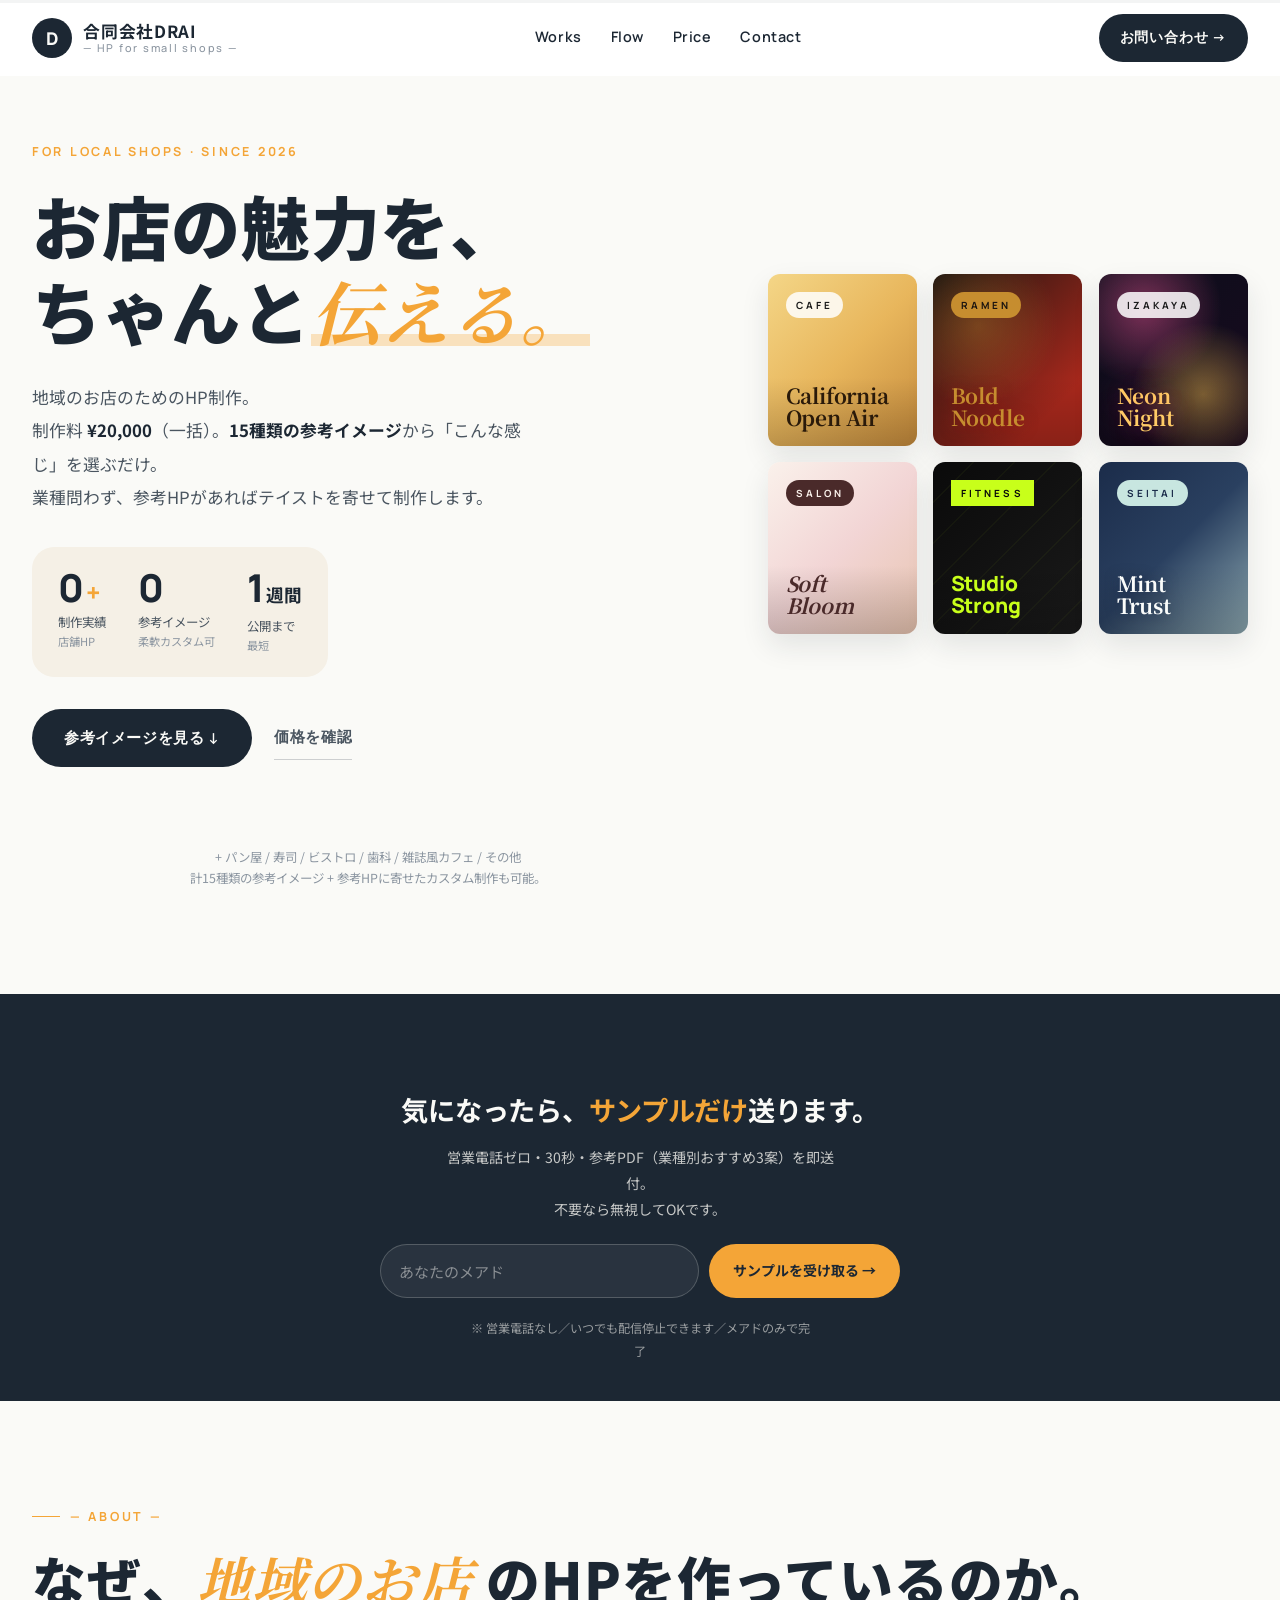
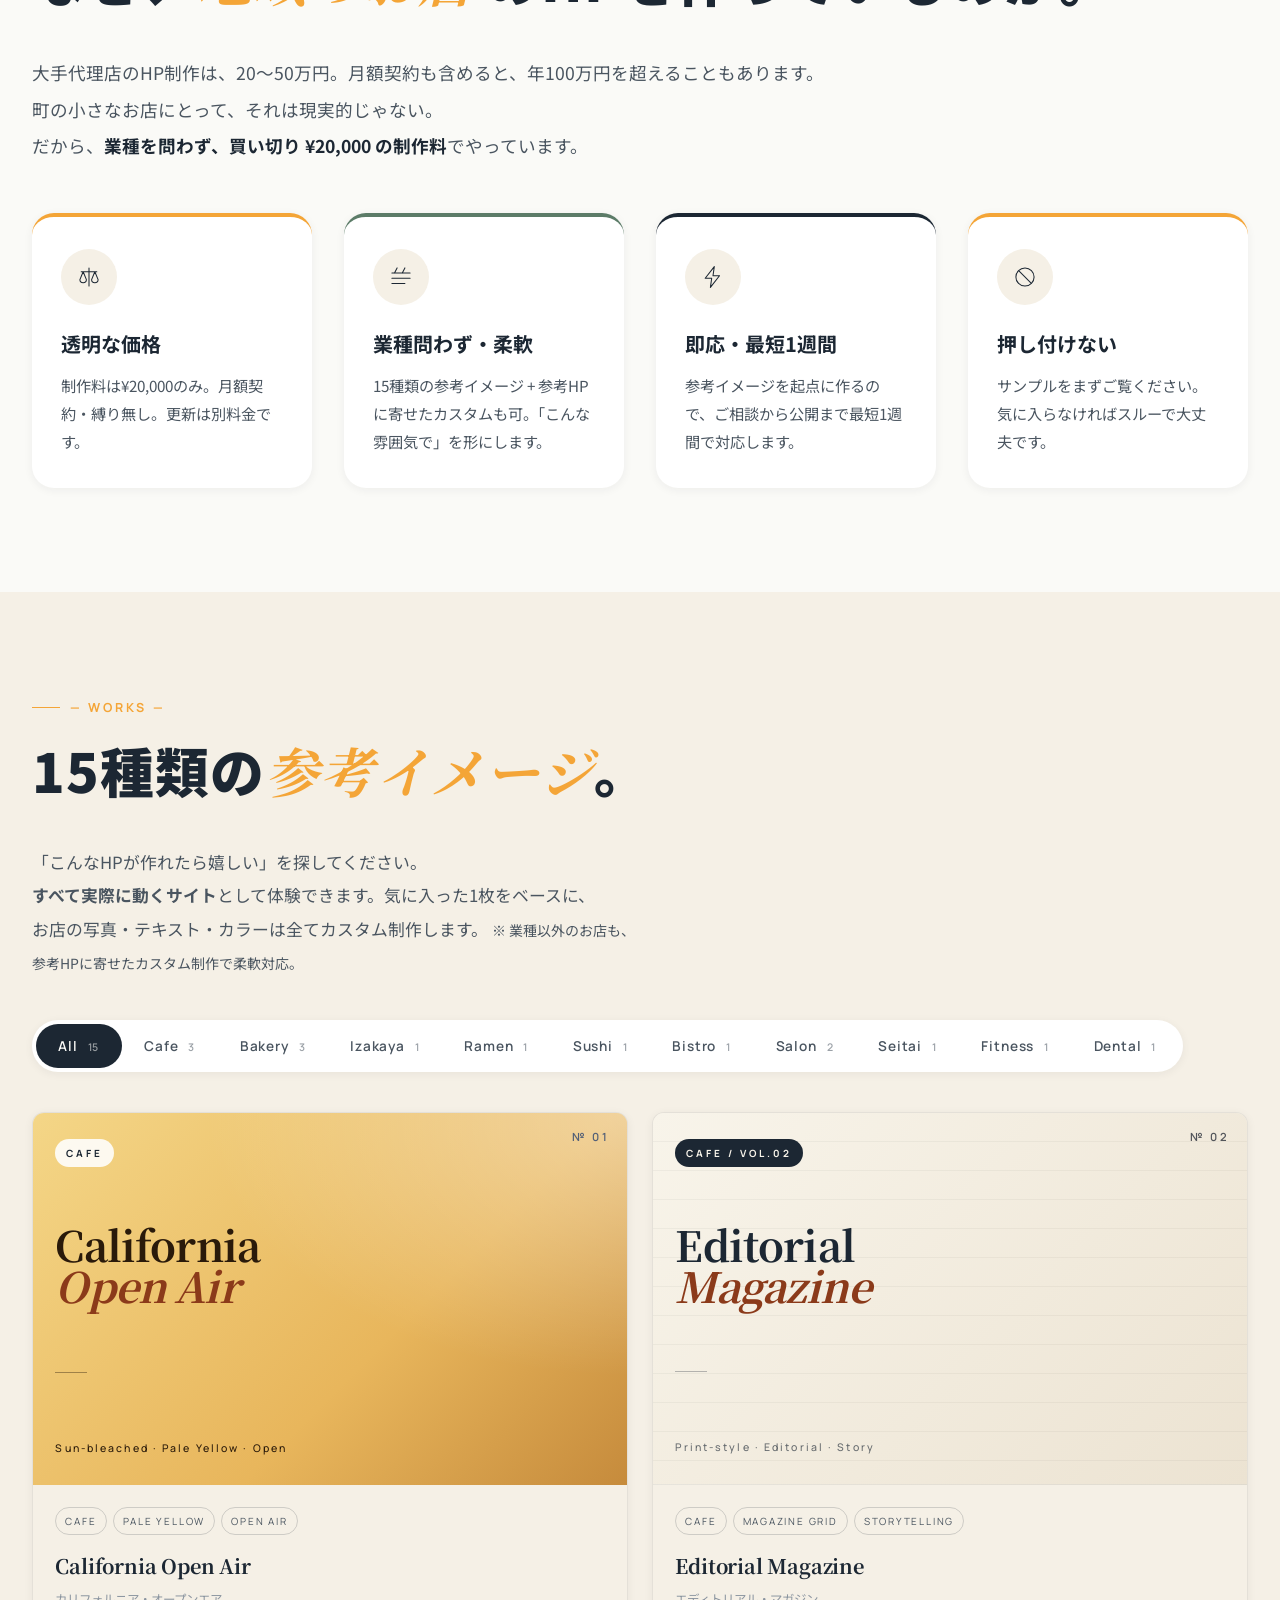
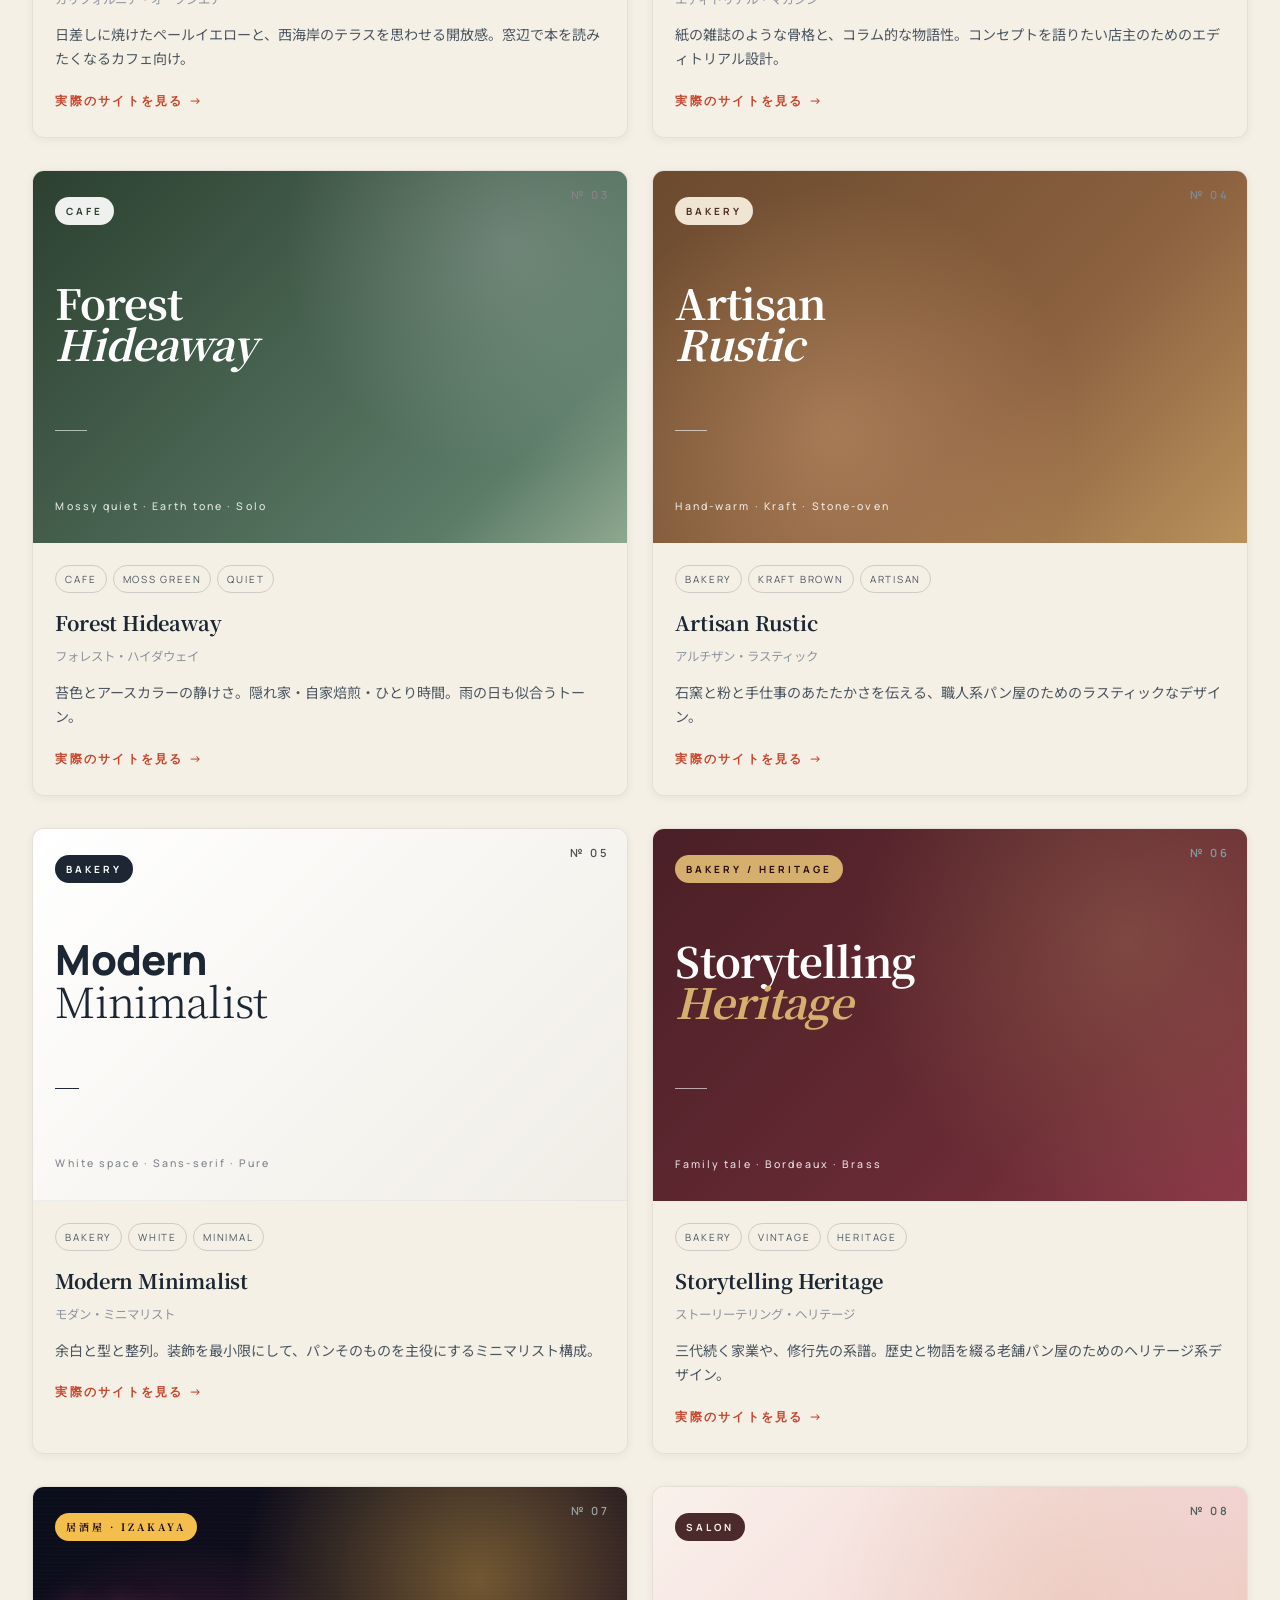
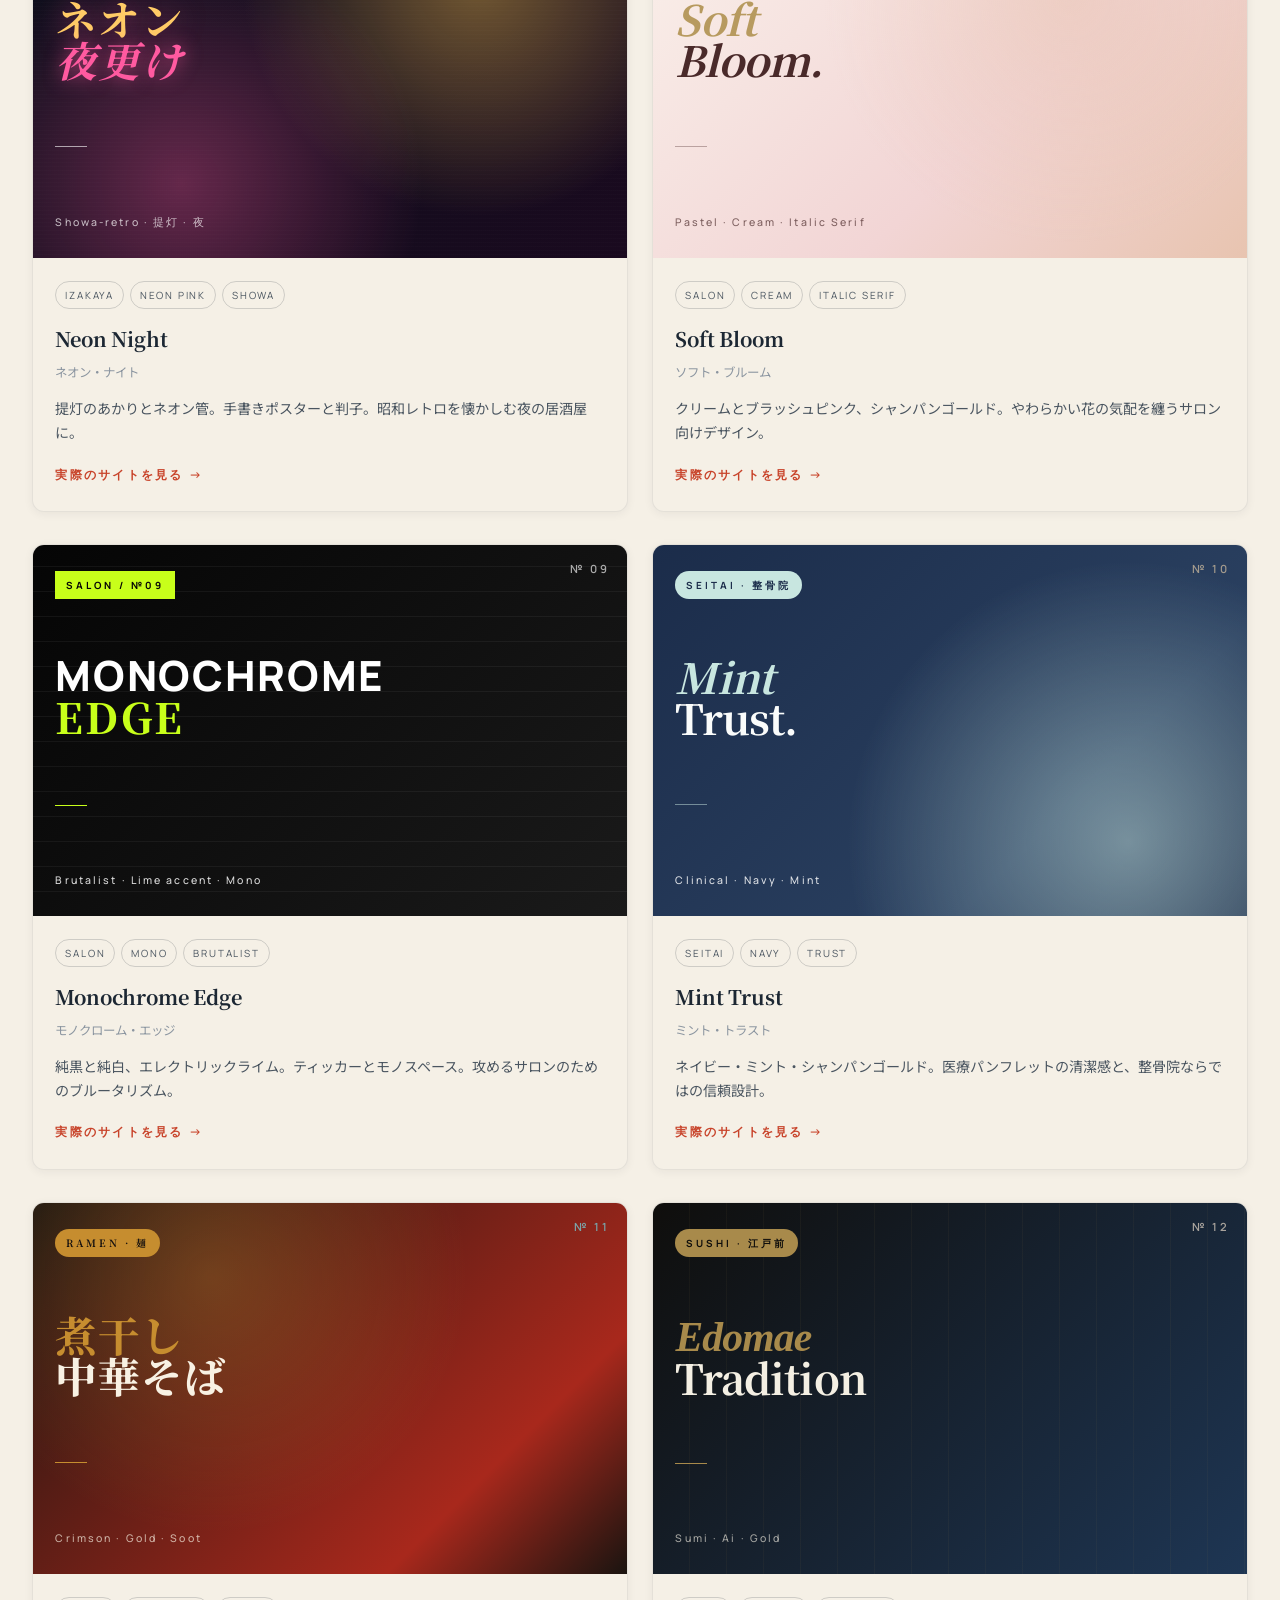
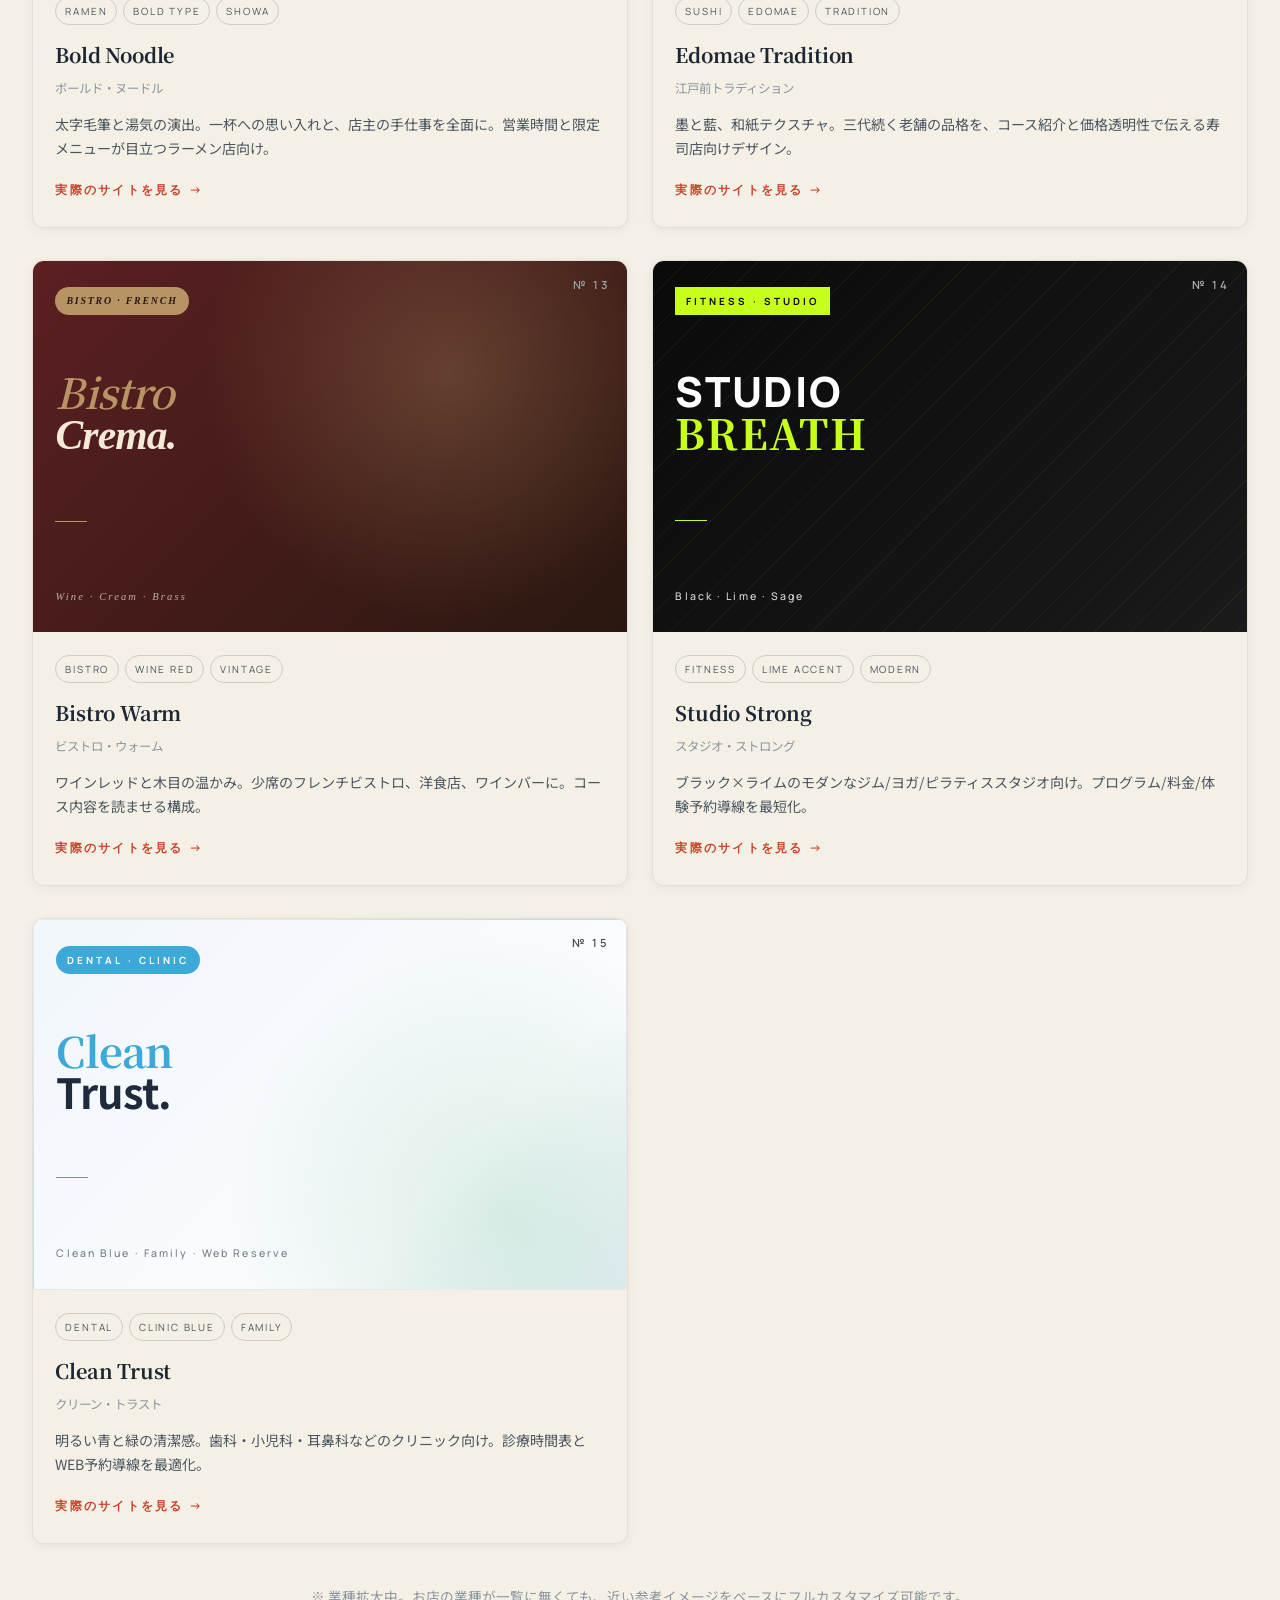
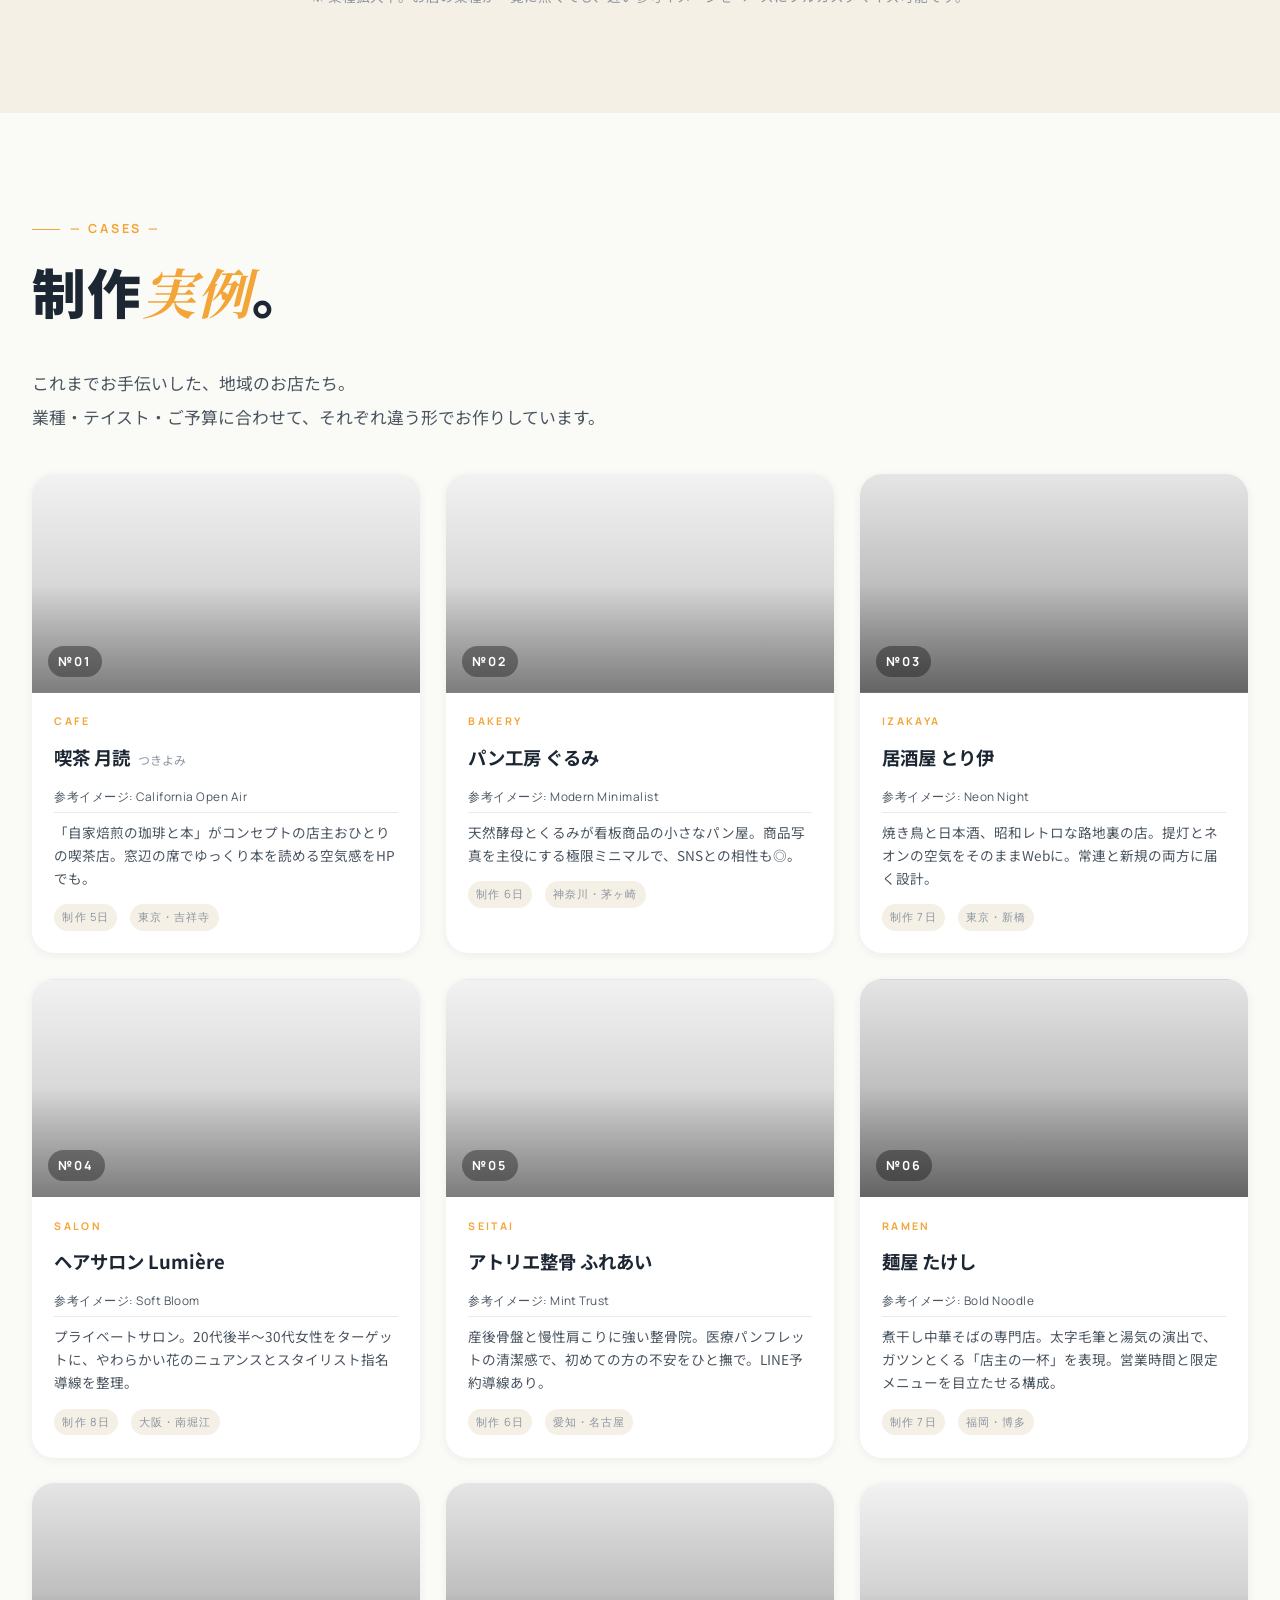
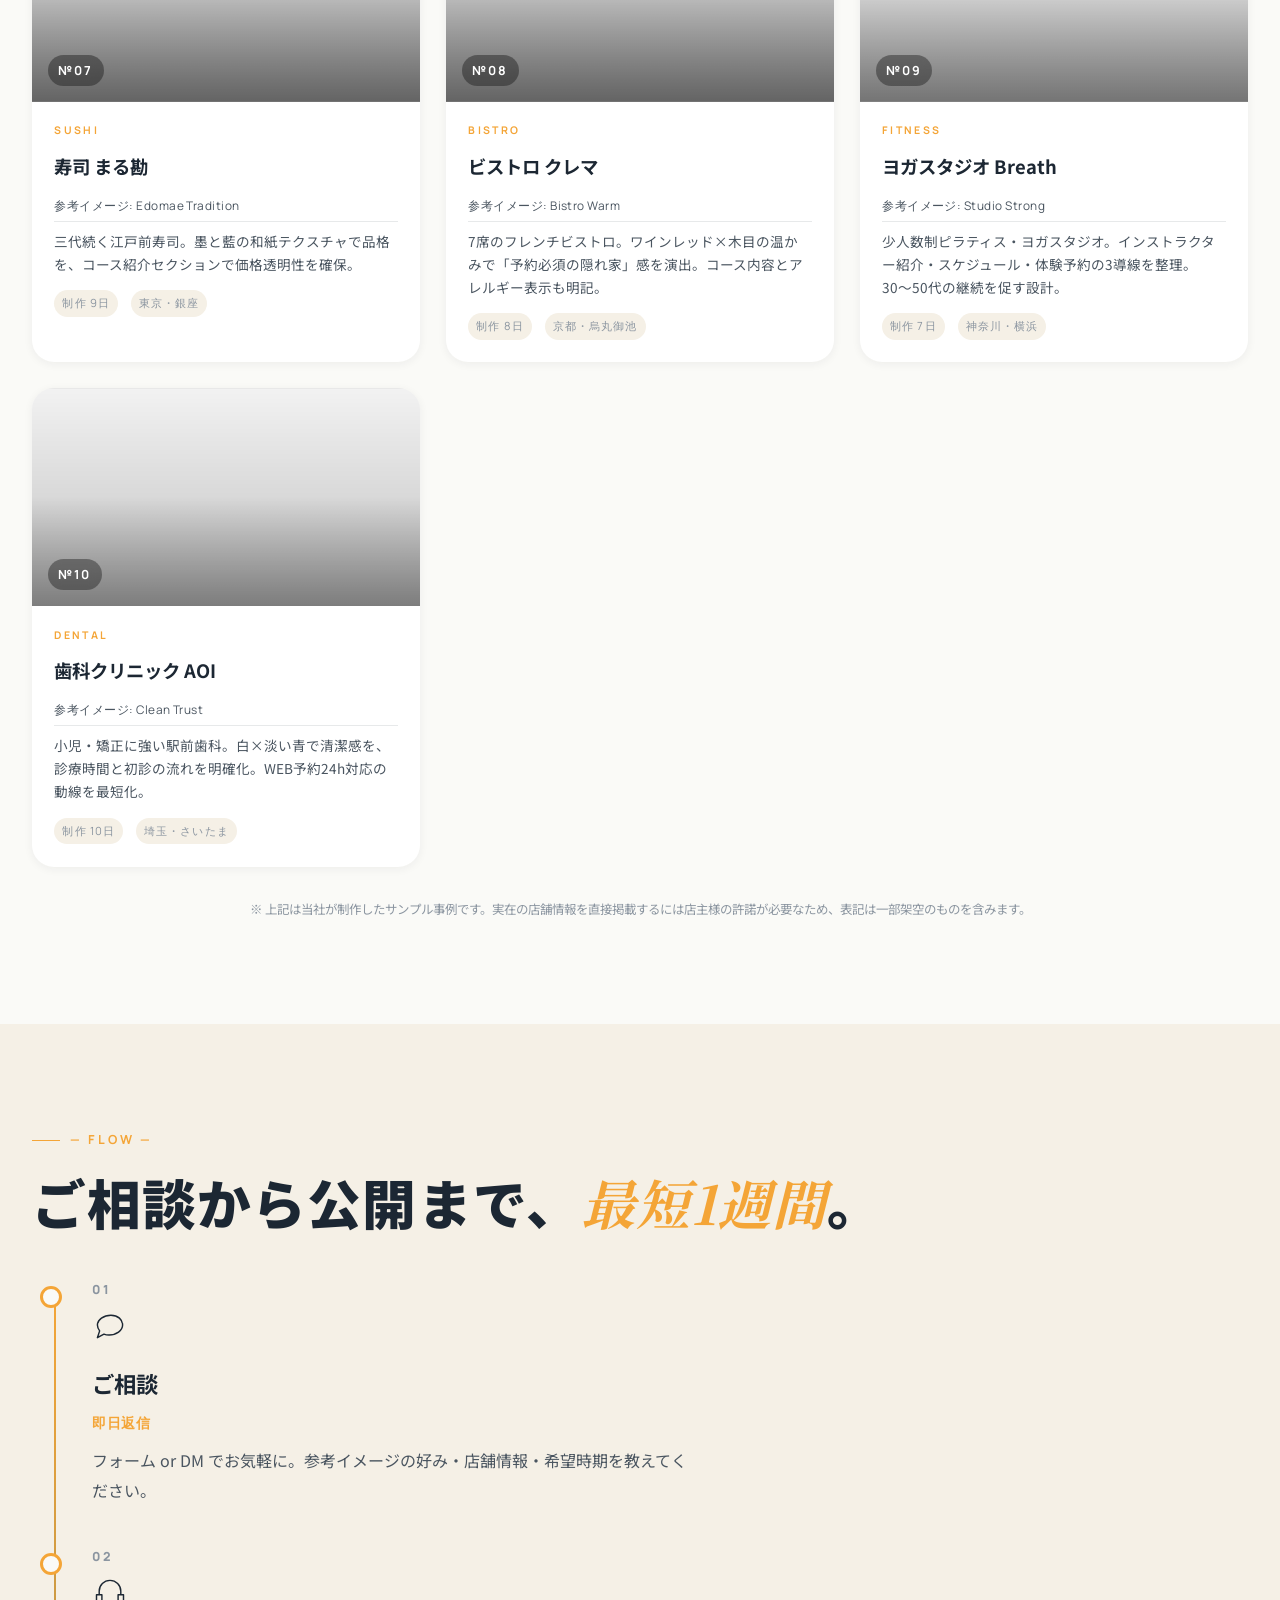
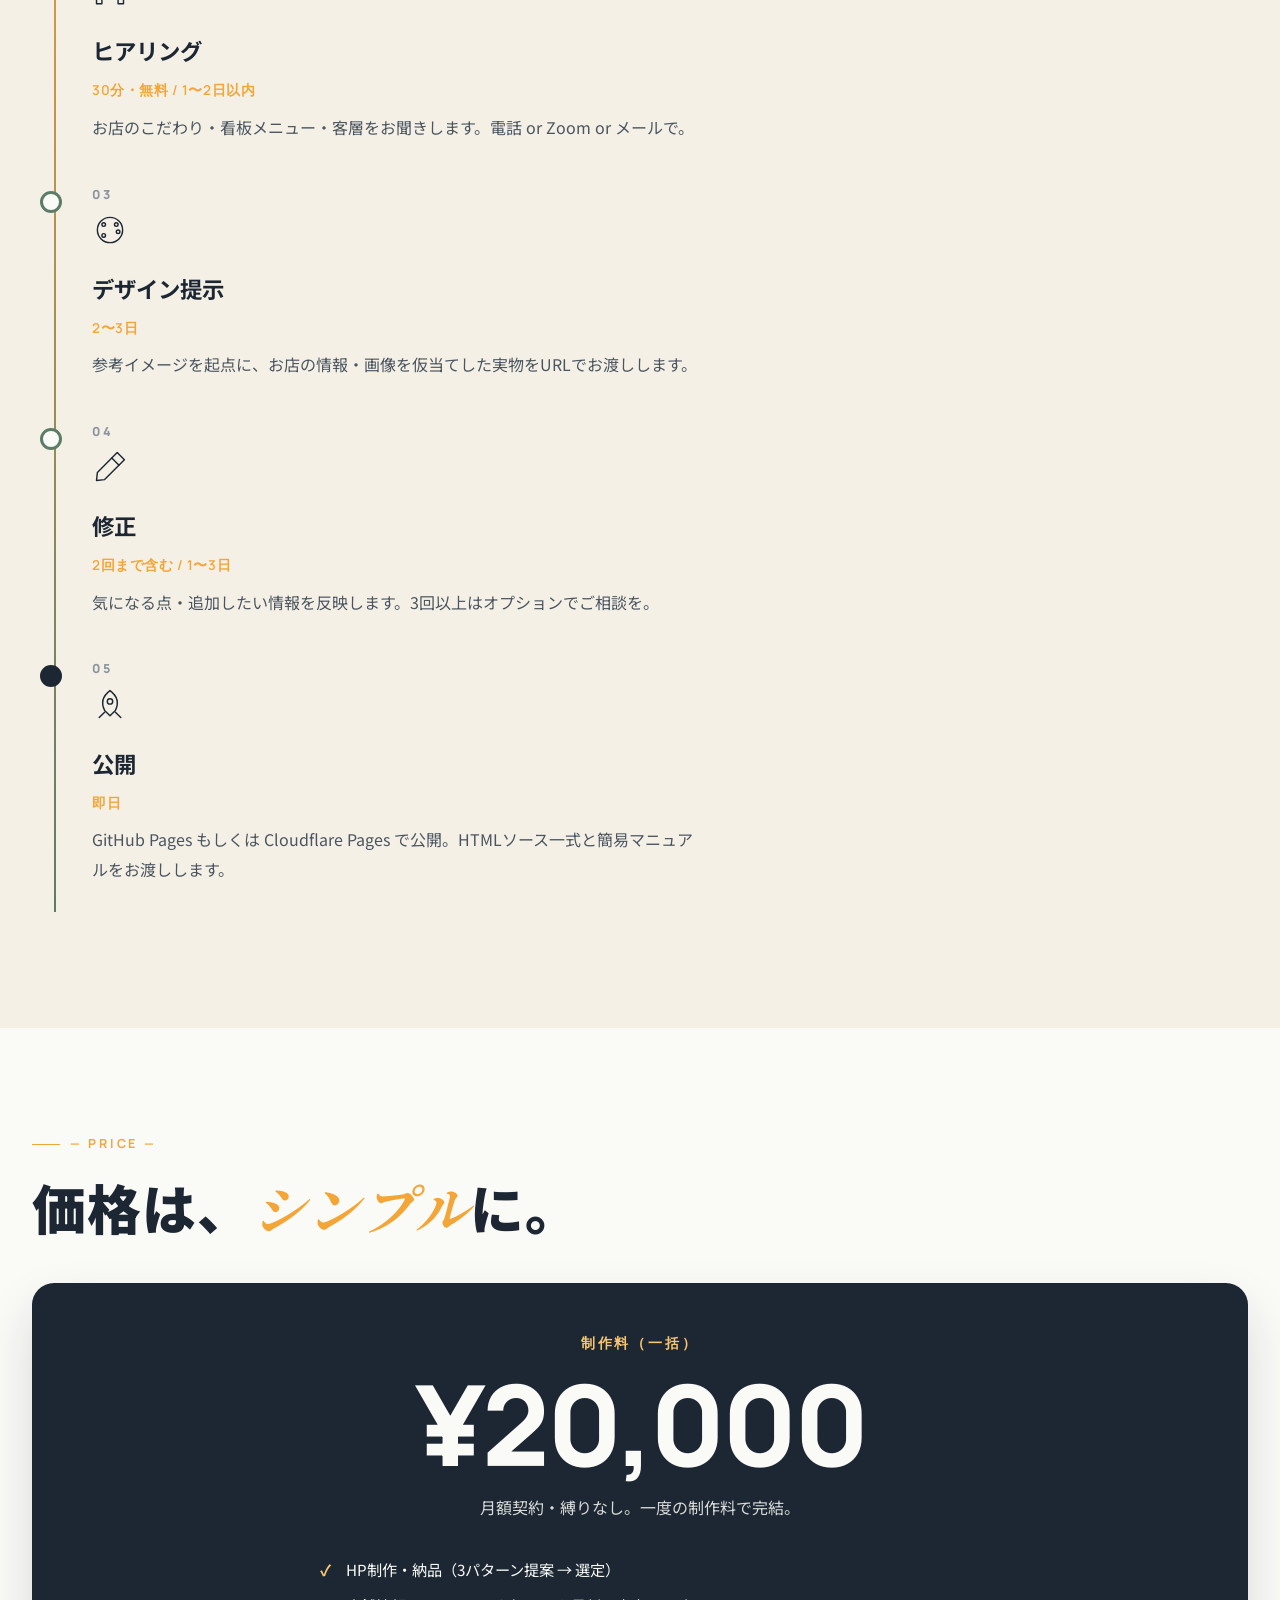
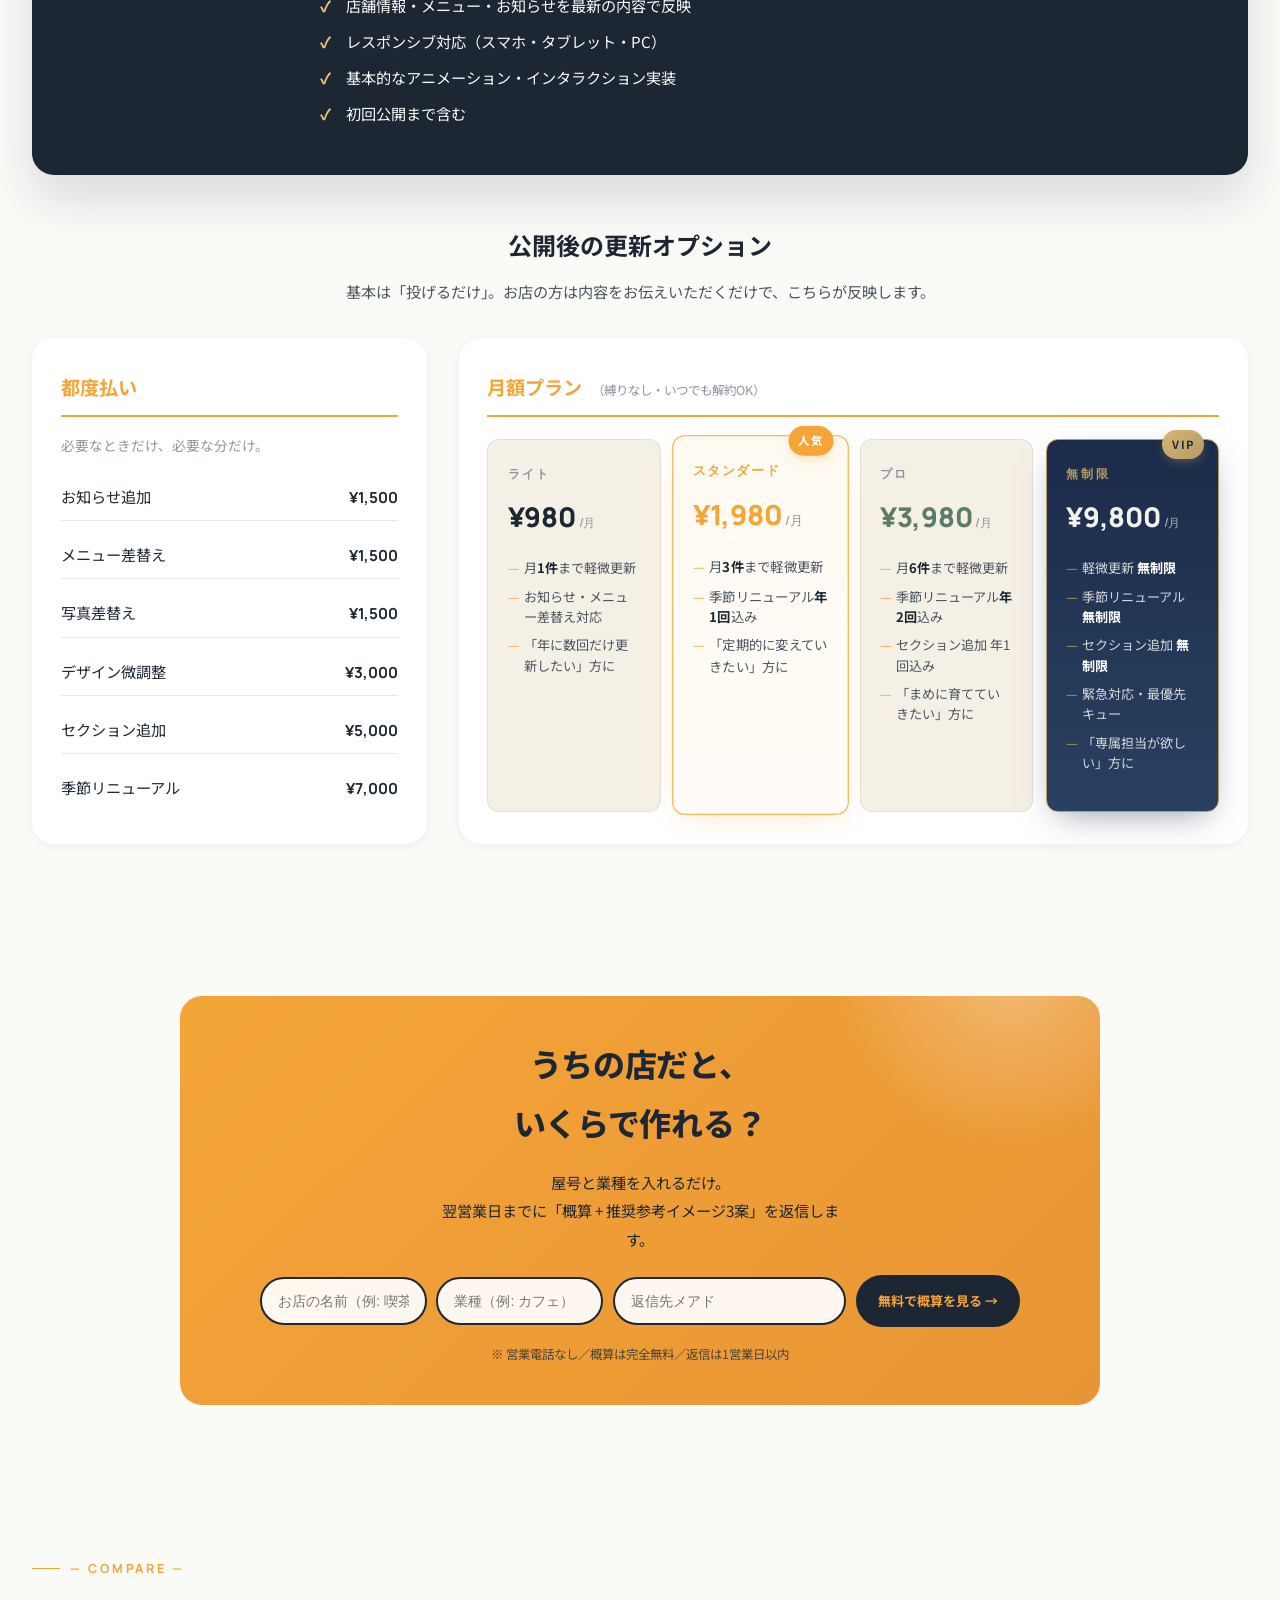
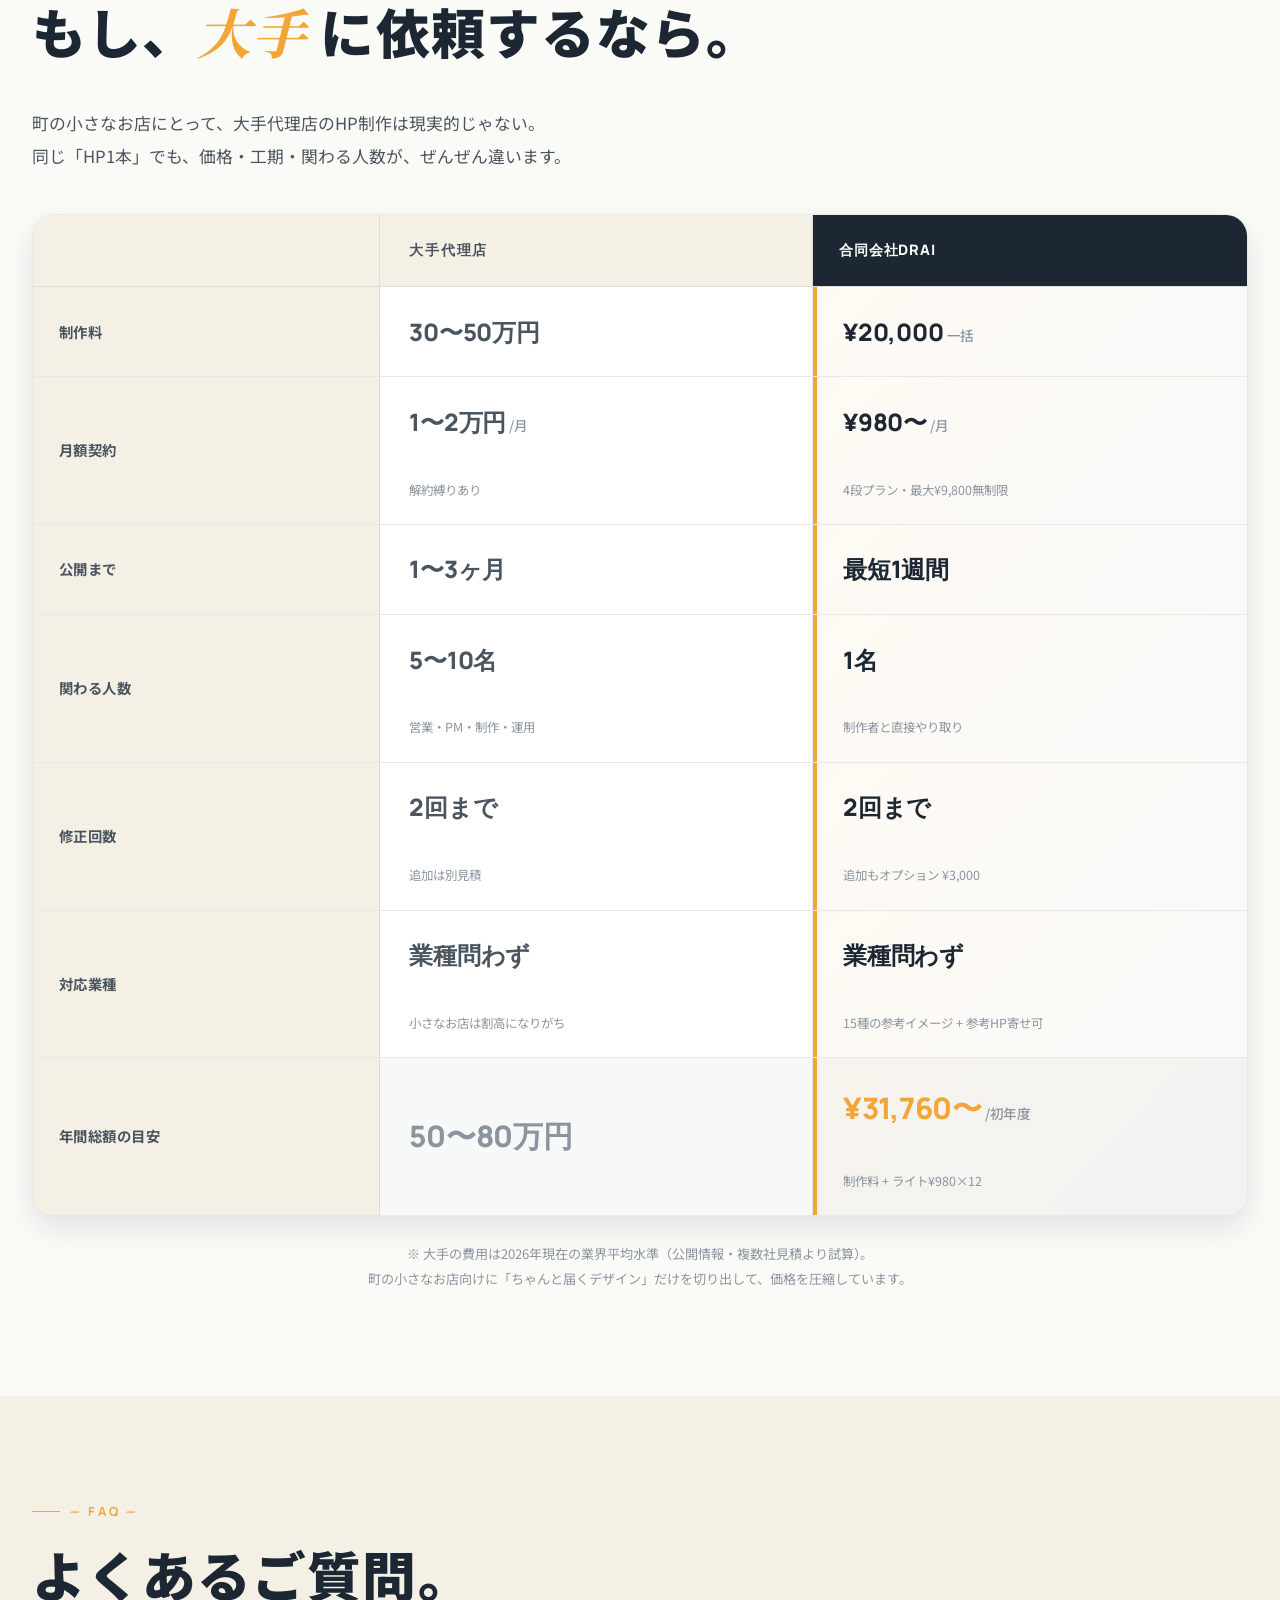
==== commit 3def4dc7: "Update sales LP 2026-05-12 03:36" ====
--- a/index.html
+++ b/index.html
@@ -774,6 +774,7 @@
         <input type="hidden" name="_next" value="https://dai669.github.io/hpdesign-sales-lp/thanks.html">
         <input type="text" name="店名" placeholder="お店の名前（例: 喫茶 月読）" required>
         <input type="text" name="業種" placeholder="業種（例: カフェ）" required>
+        <input type="email" name="メールアドレス" placeholder="返信先メアド" required>
         <button type="submit" class="btn-magnet" data-magnet>無料で概算を見る →</button>
       </form>
       <p class="friction">※ 営業電話なし／概算は完全無料／返信は1営業日以内</p>
--- a/style.css
+++ b/style.css
@@ -1796,34 +1796,49 @@
   position: relative;
 }
 .mid-cta p { font-size: 0.95rem; line-height: 1.85; max-width: 50ch; position: relative; }
-.mid-cta-form { display: flex; gap: 0.6rem; width: 100%; max-width: 540px; margin-top: 0.4rem; position: relative; }
+.mid-cta-form {
+  display: grid;
+  grid-template-columns: 1fr 1fr 1.4fr auto;
+  gap: 0.6rem;
+  width: 100%;
+  max-width: 760px;
+  margin-top: 0.4rem;
+  position: relative;
+  align-items: center;
+}
 .mid-cta-form input {
-  flex: 1;
-  padding: 14px 18px;
+  width: 100%;
+  padding: 14px 16px;
   border-radius: 999px;
   border: 2px solid var(--c-ink);
   background: rgba(255,255,255,0.92);
-  font-size: 15px;
+  font-size: 14px;
   outline: none;
 }
 .mid-cta-form button {
-  padding: 14px 24px;
+  padding: 14px 22px;
   border-radius: 999px;
   border: none;
   background: var(--c-ink);
   color: var(--c-coral);
   font-weight: 700;
-  font-size: 14px;
+  font-size: 13px;
   cursor: pointer;
   white-space: nowrap;
   transition: transform 0.25s;
 }
 .mid-cta-form button:hover { transform: translateY(-2px); }
 .mid-cta .friction { font-size: 0.78rem; opacity: 0.75; }
+@media (max-width: 900px) {
+  .mid-cta-form { grid-template-columns: 1fr 1fr; }
+  .mid-cta-form input[type="email"] { grid-column: 1 / -1; }
+  .mid-cta-form button { grid-column: 1 / -1; }
+}
 @media (max-width: 640px) {
   .mid-cta { padding: 1.8rem 1.2rem; margin: 2rem 1rem; }
-  .mid-cta-form { flex-direction: column; }
-  .mid-cta-form button { width: 100%; }
+  .mid-cta-form { grid-template-columns: 1fr; }
+  .mid-cta-form input[type="email"] { grid-column: auto; }
+  .mid-cta-form button { width: 100%; grid-column: auto; }
 }
 
 /* === Floating CTA === */
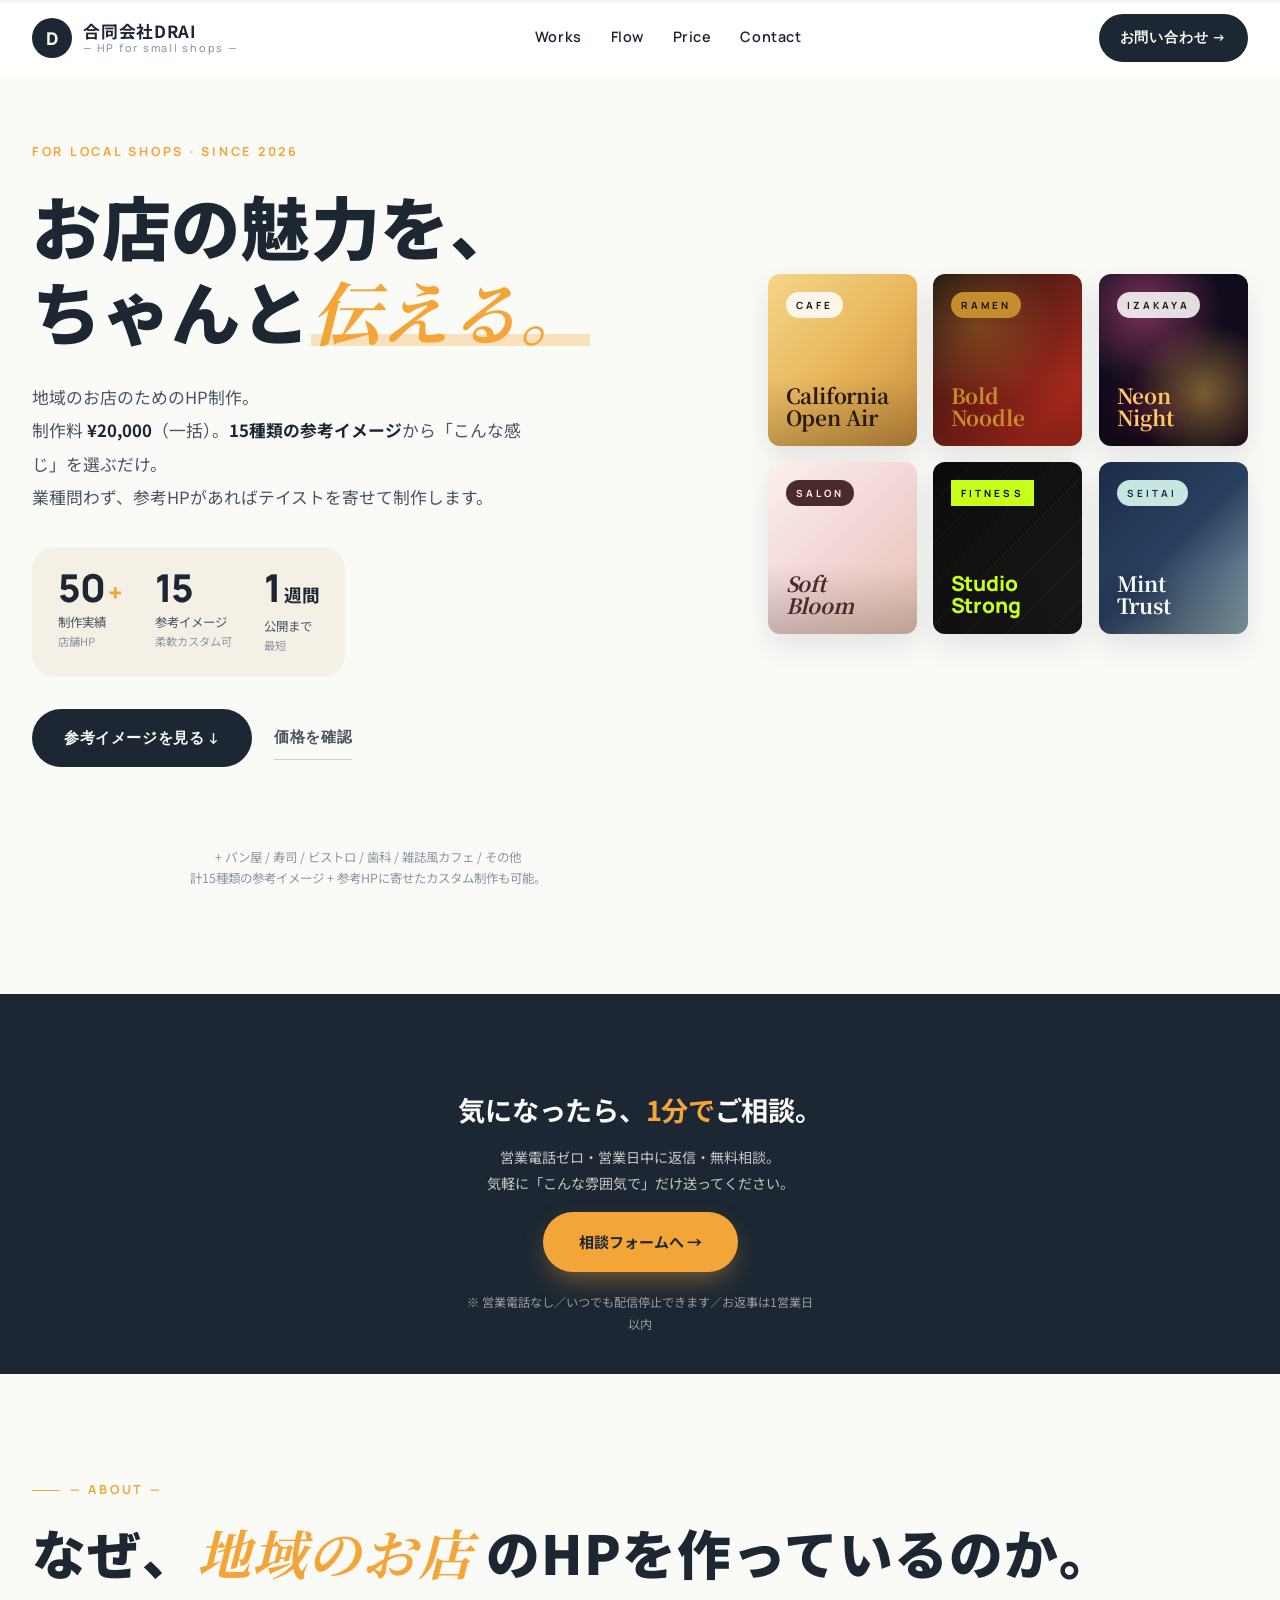
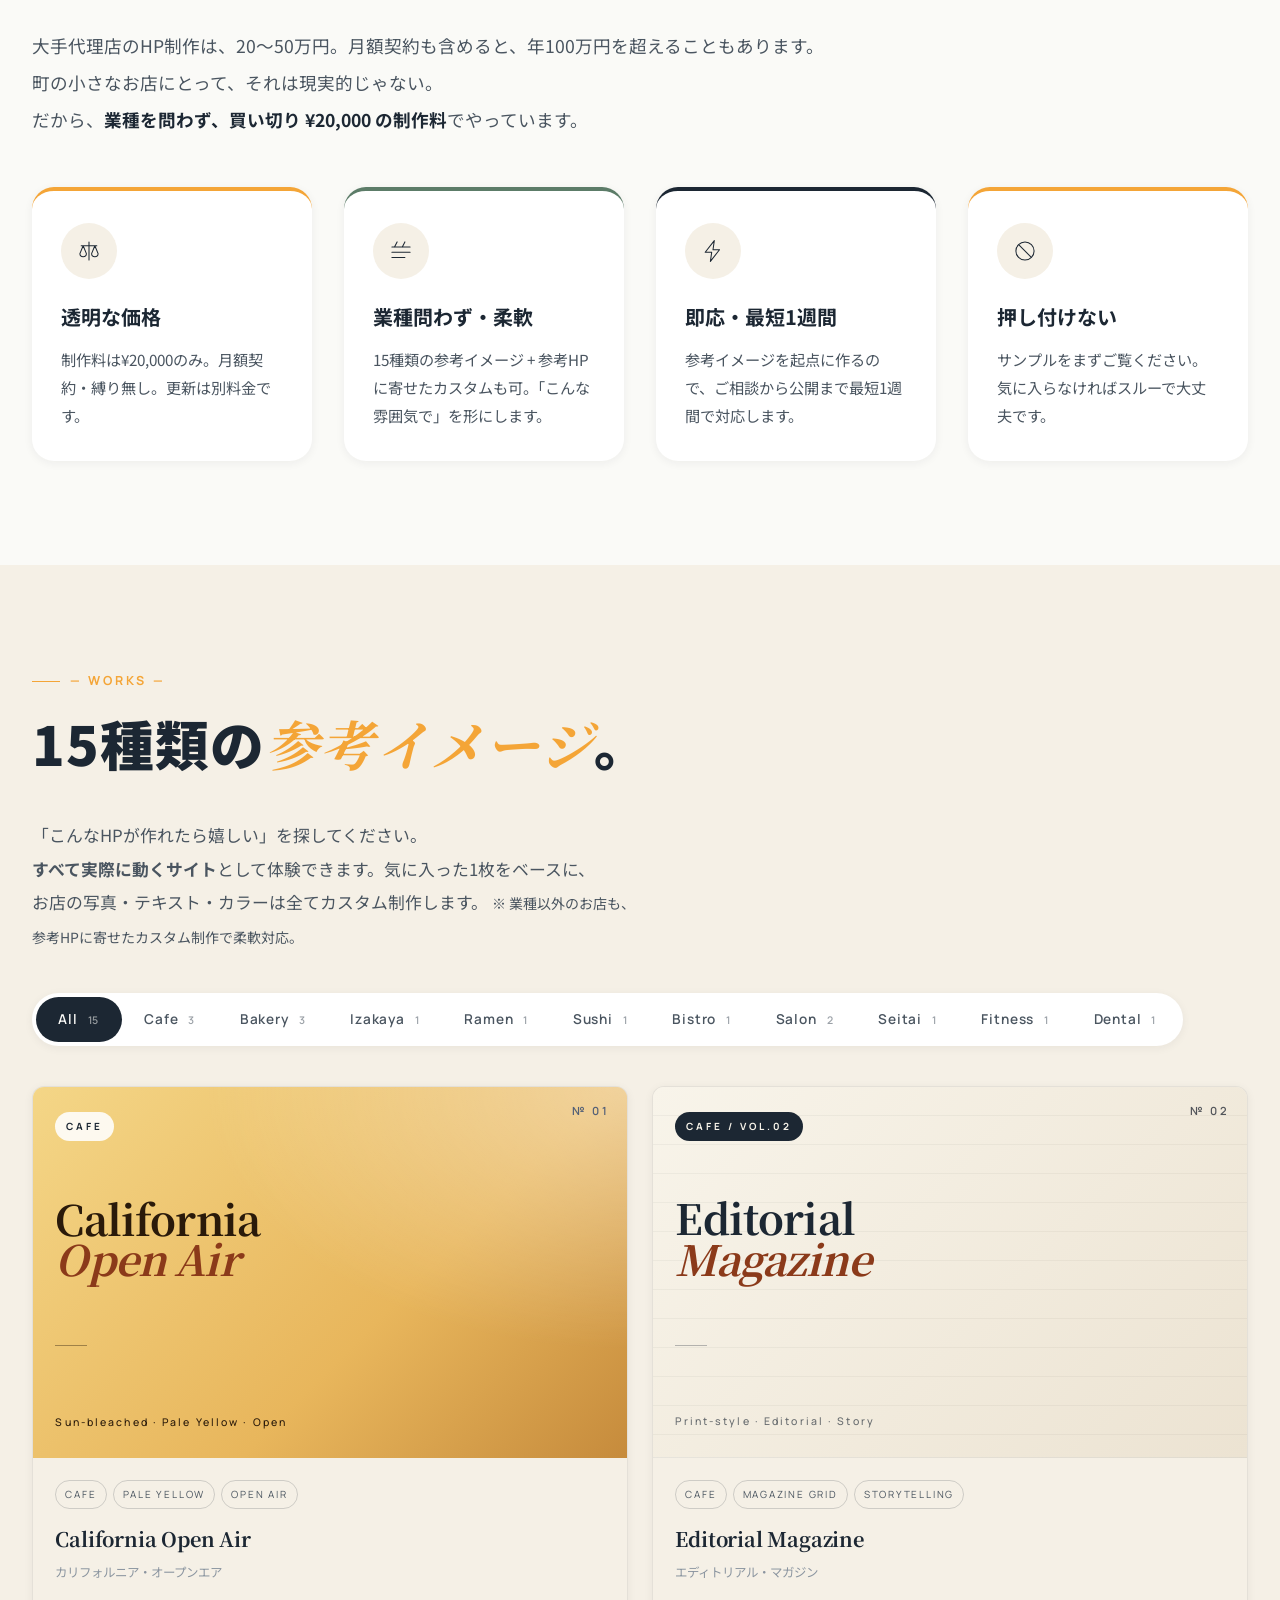
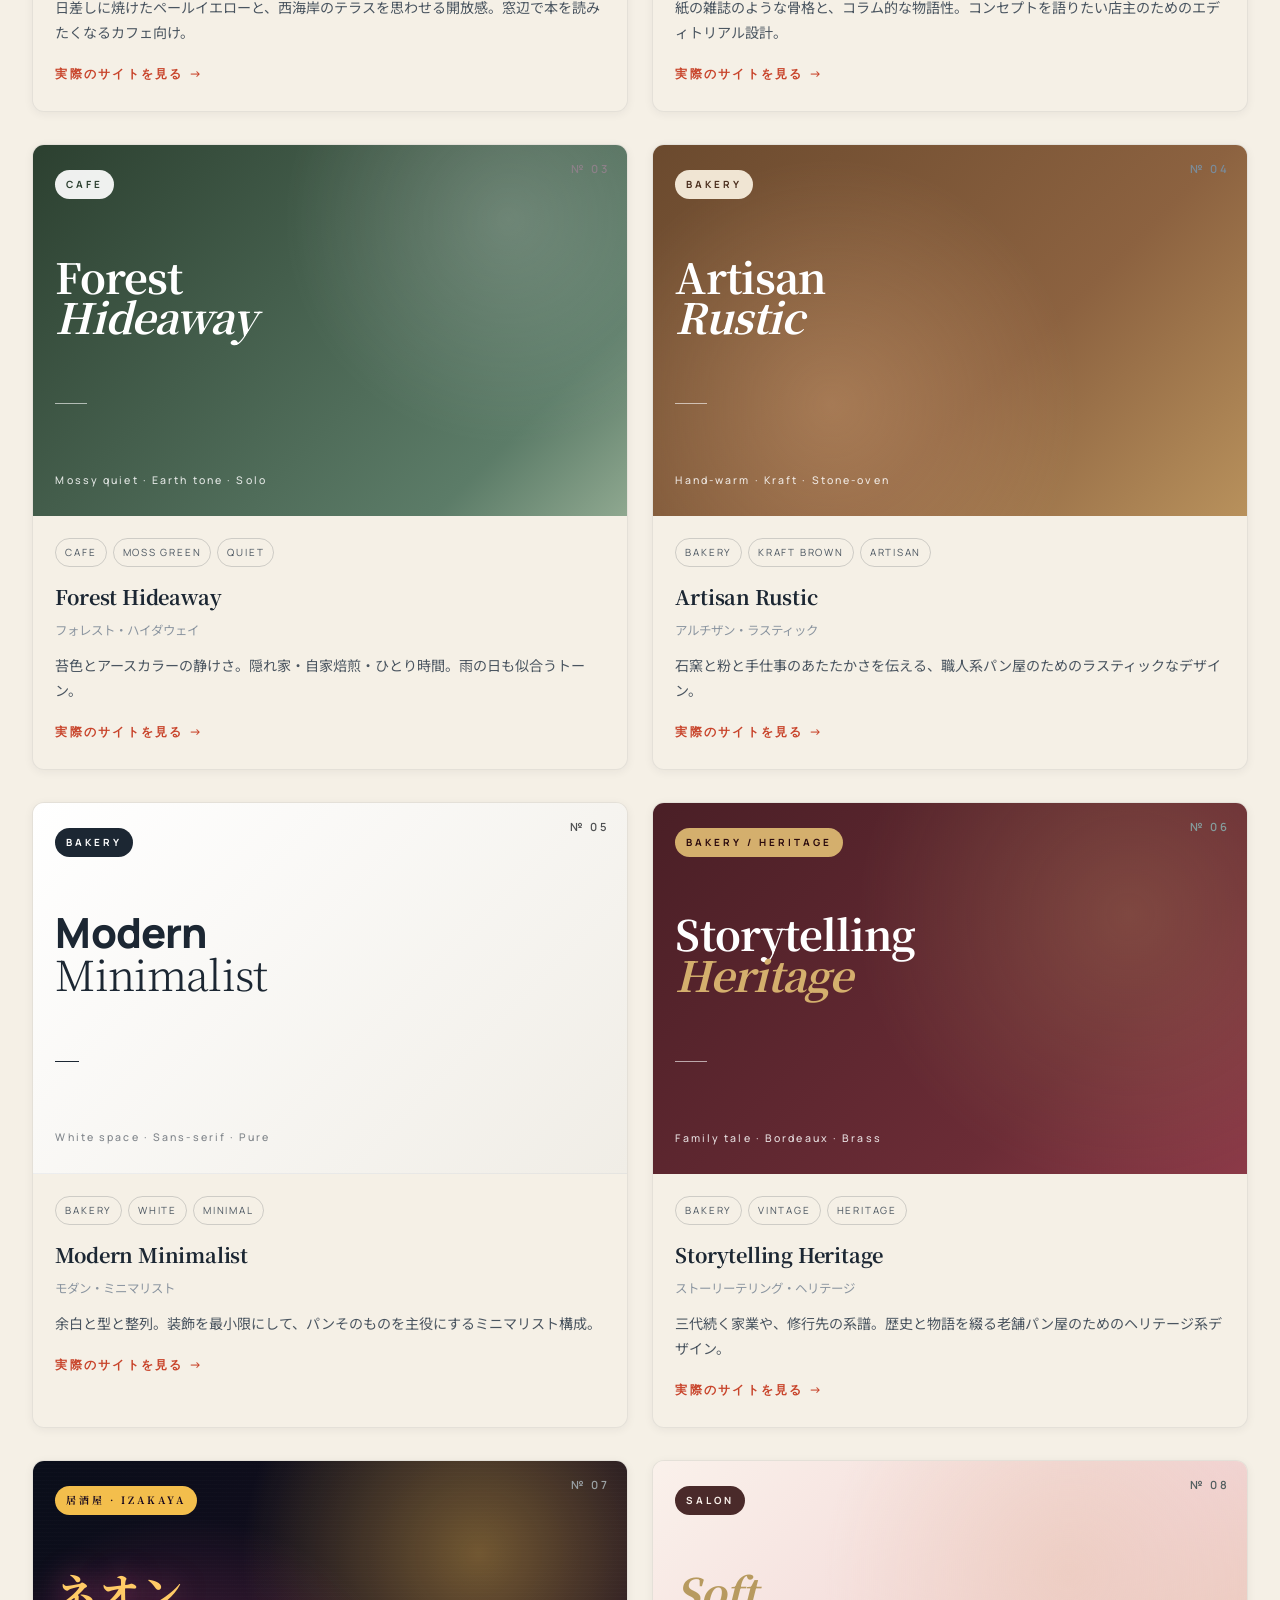
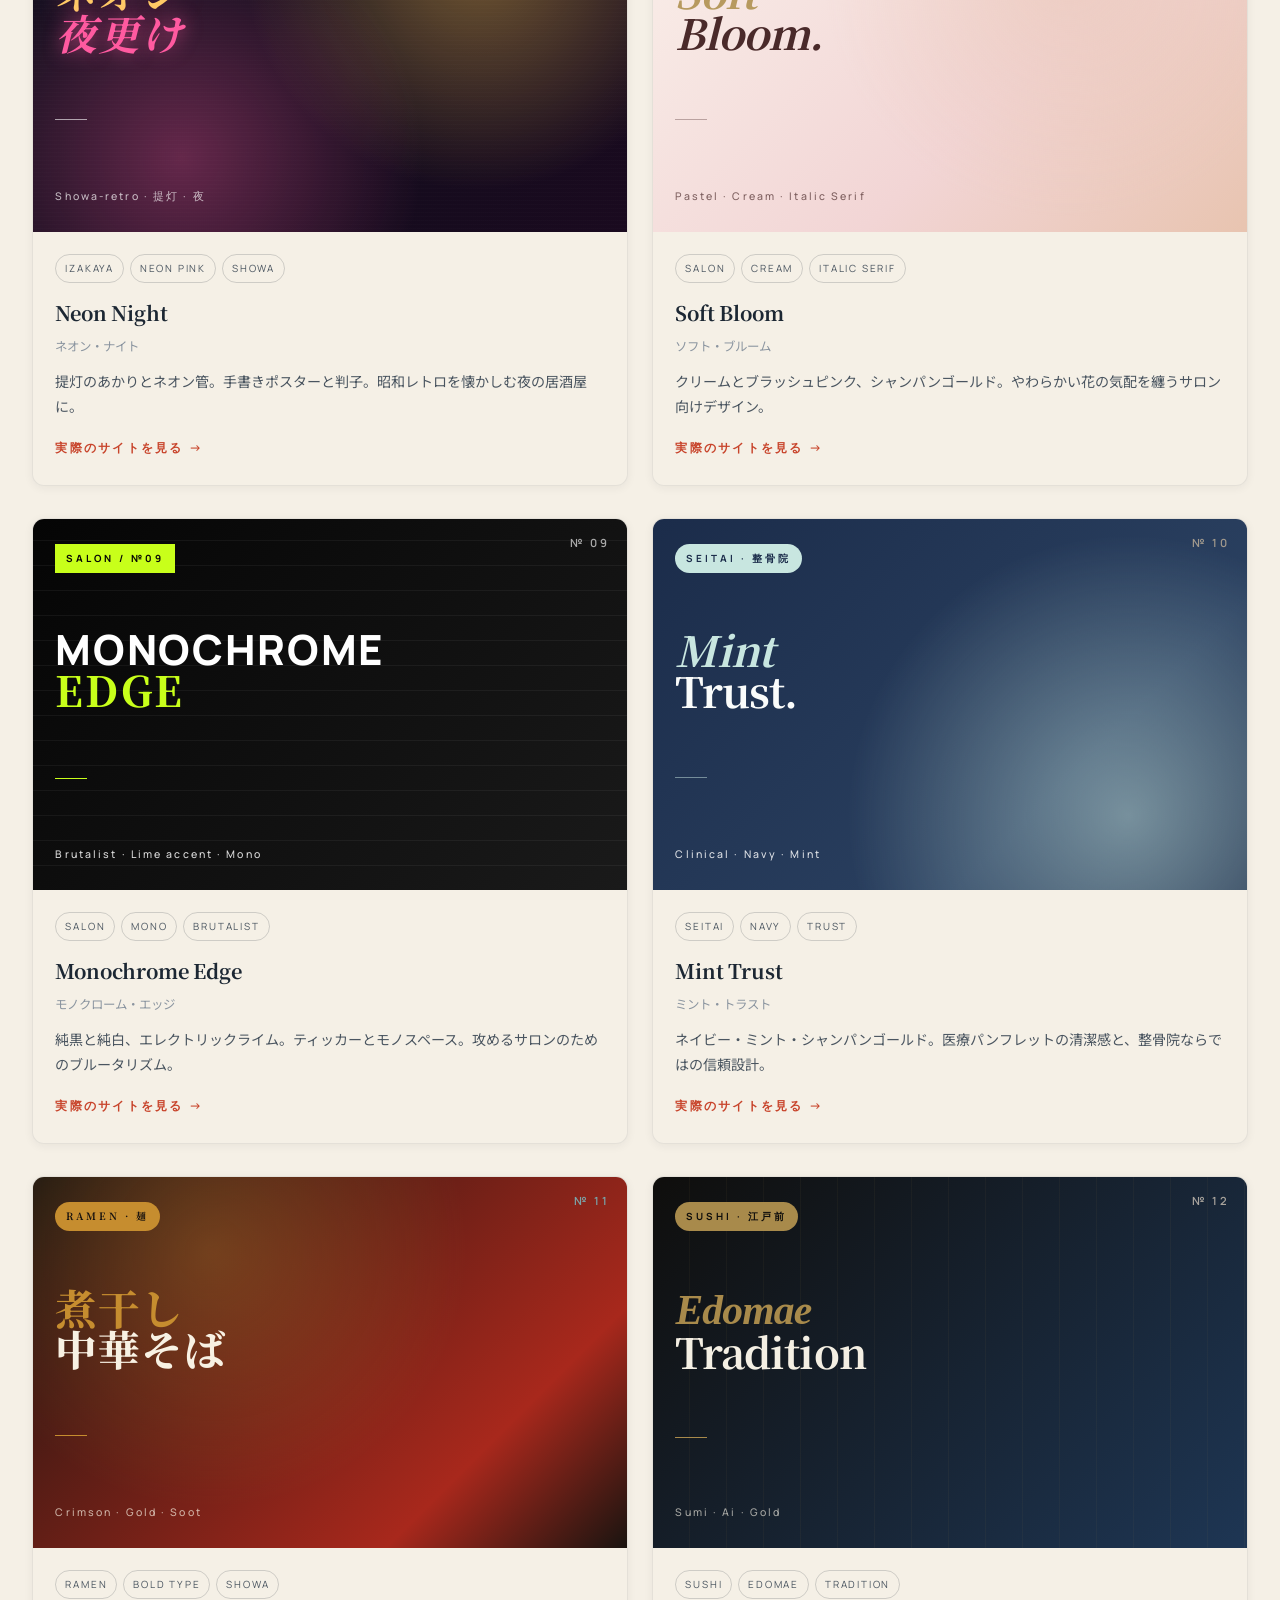
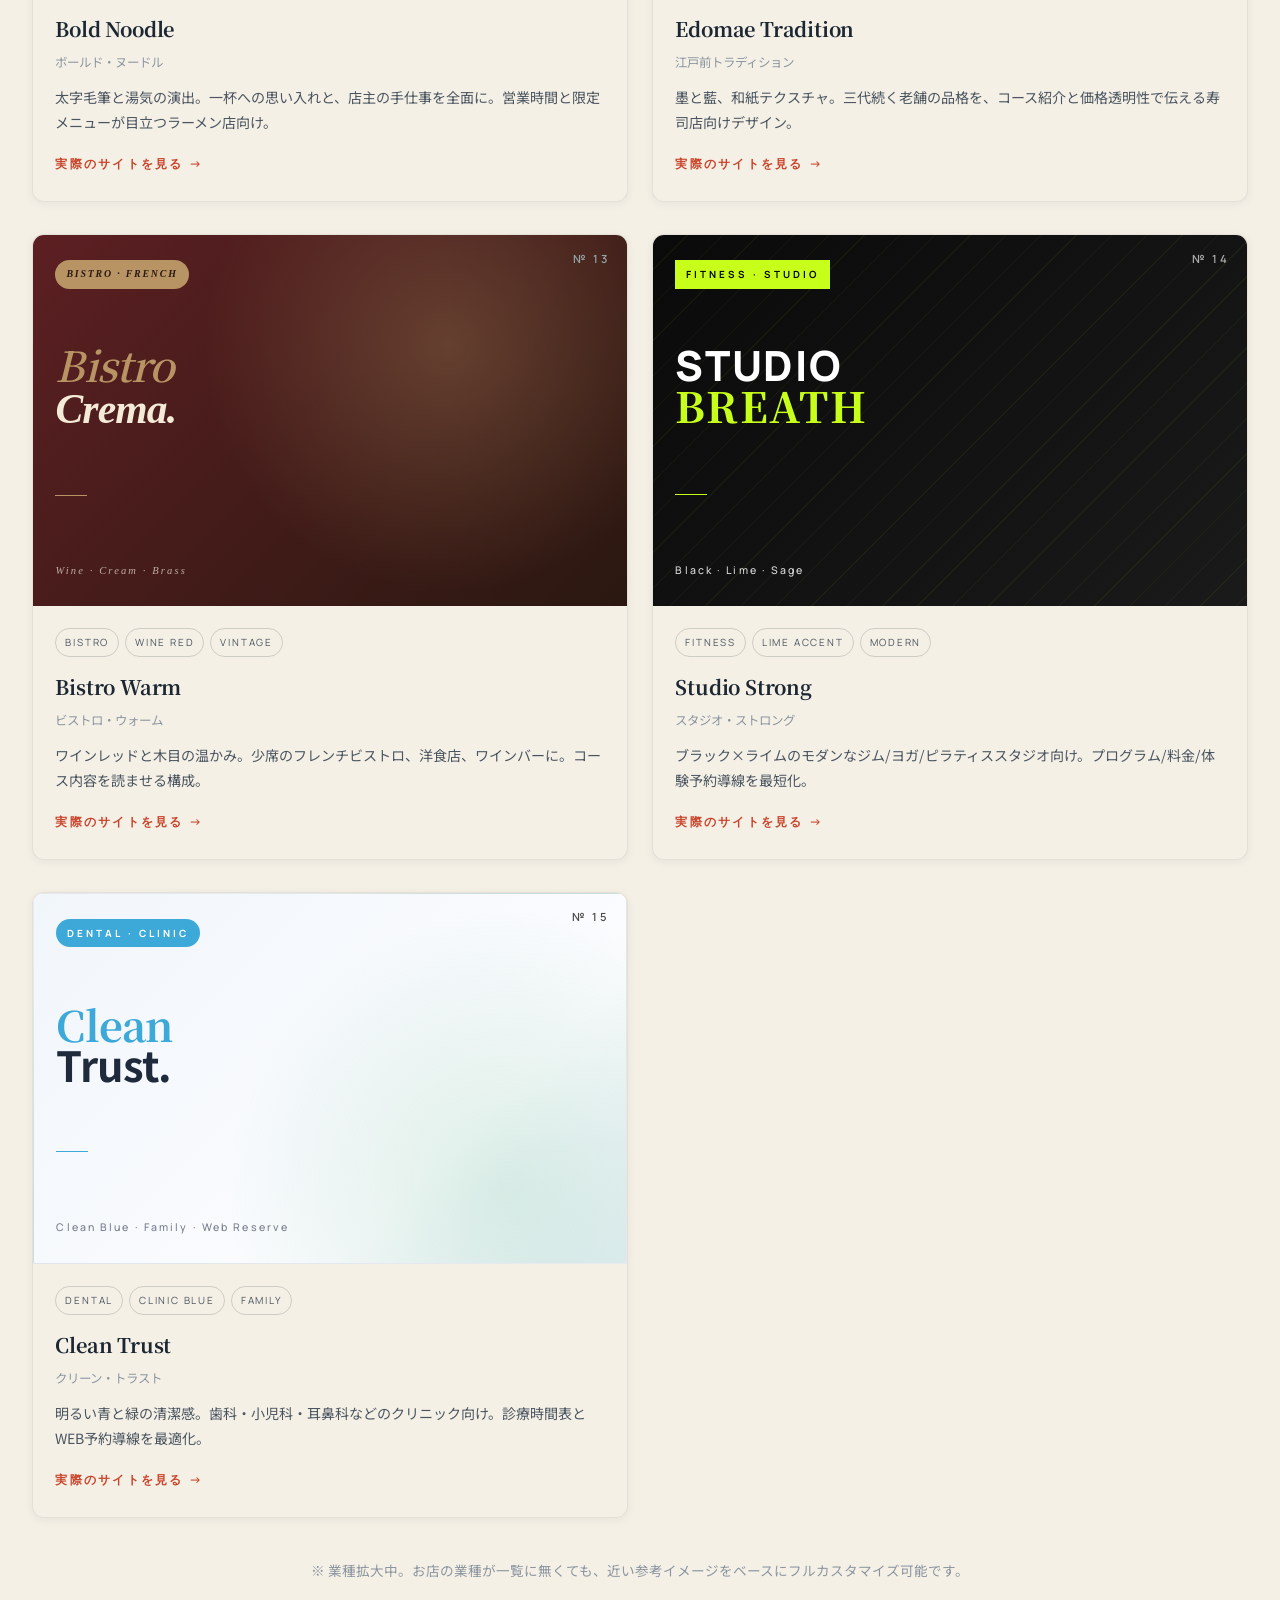
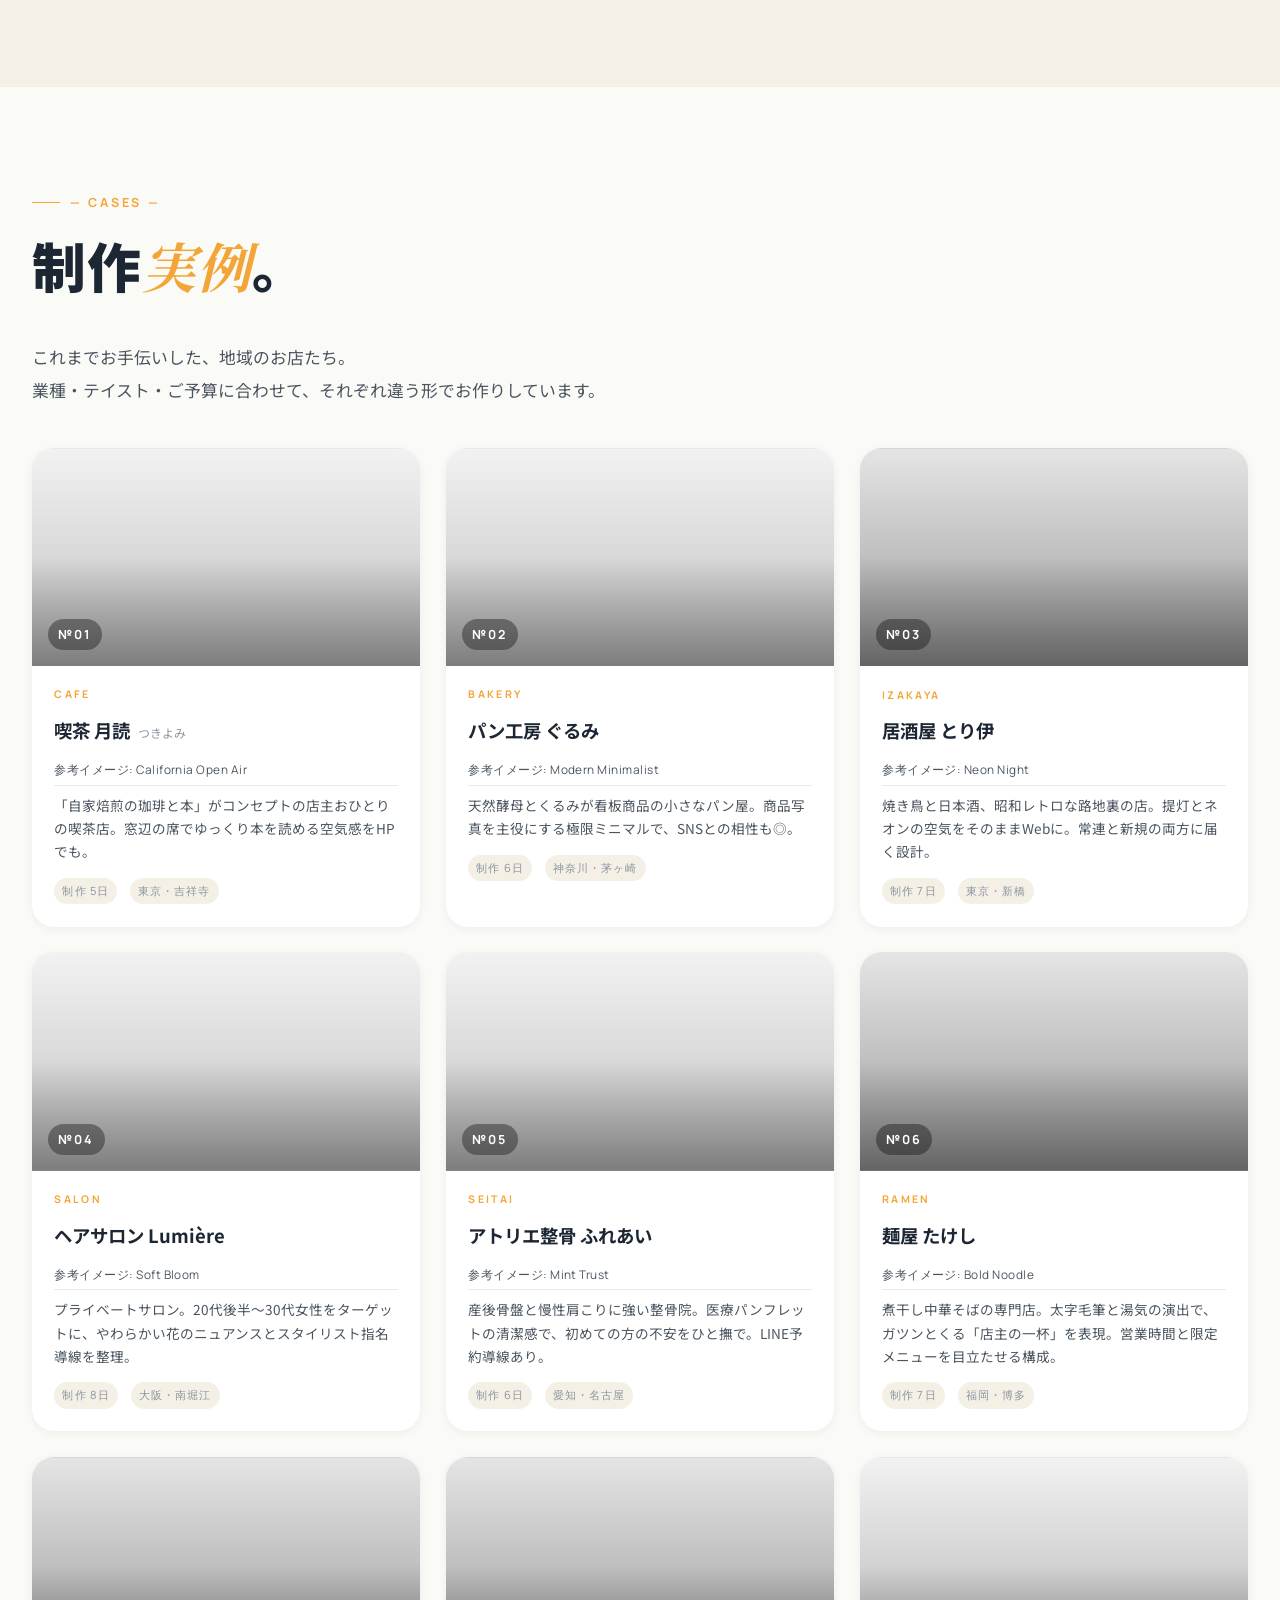
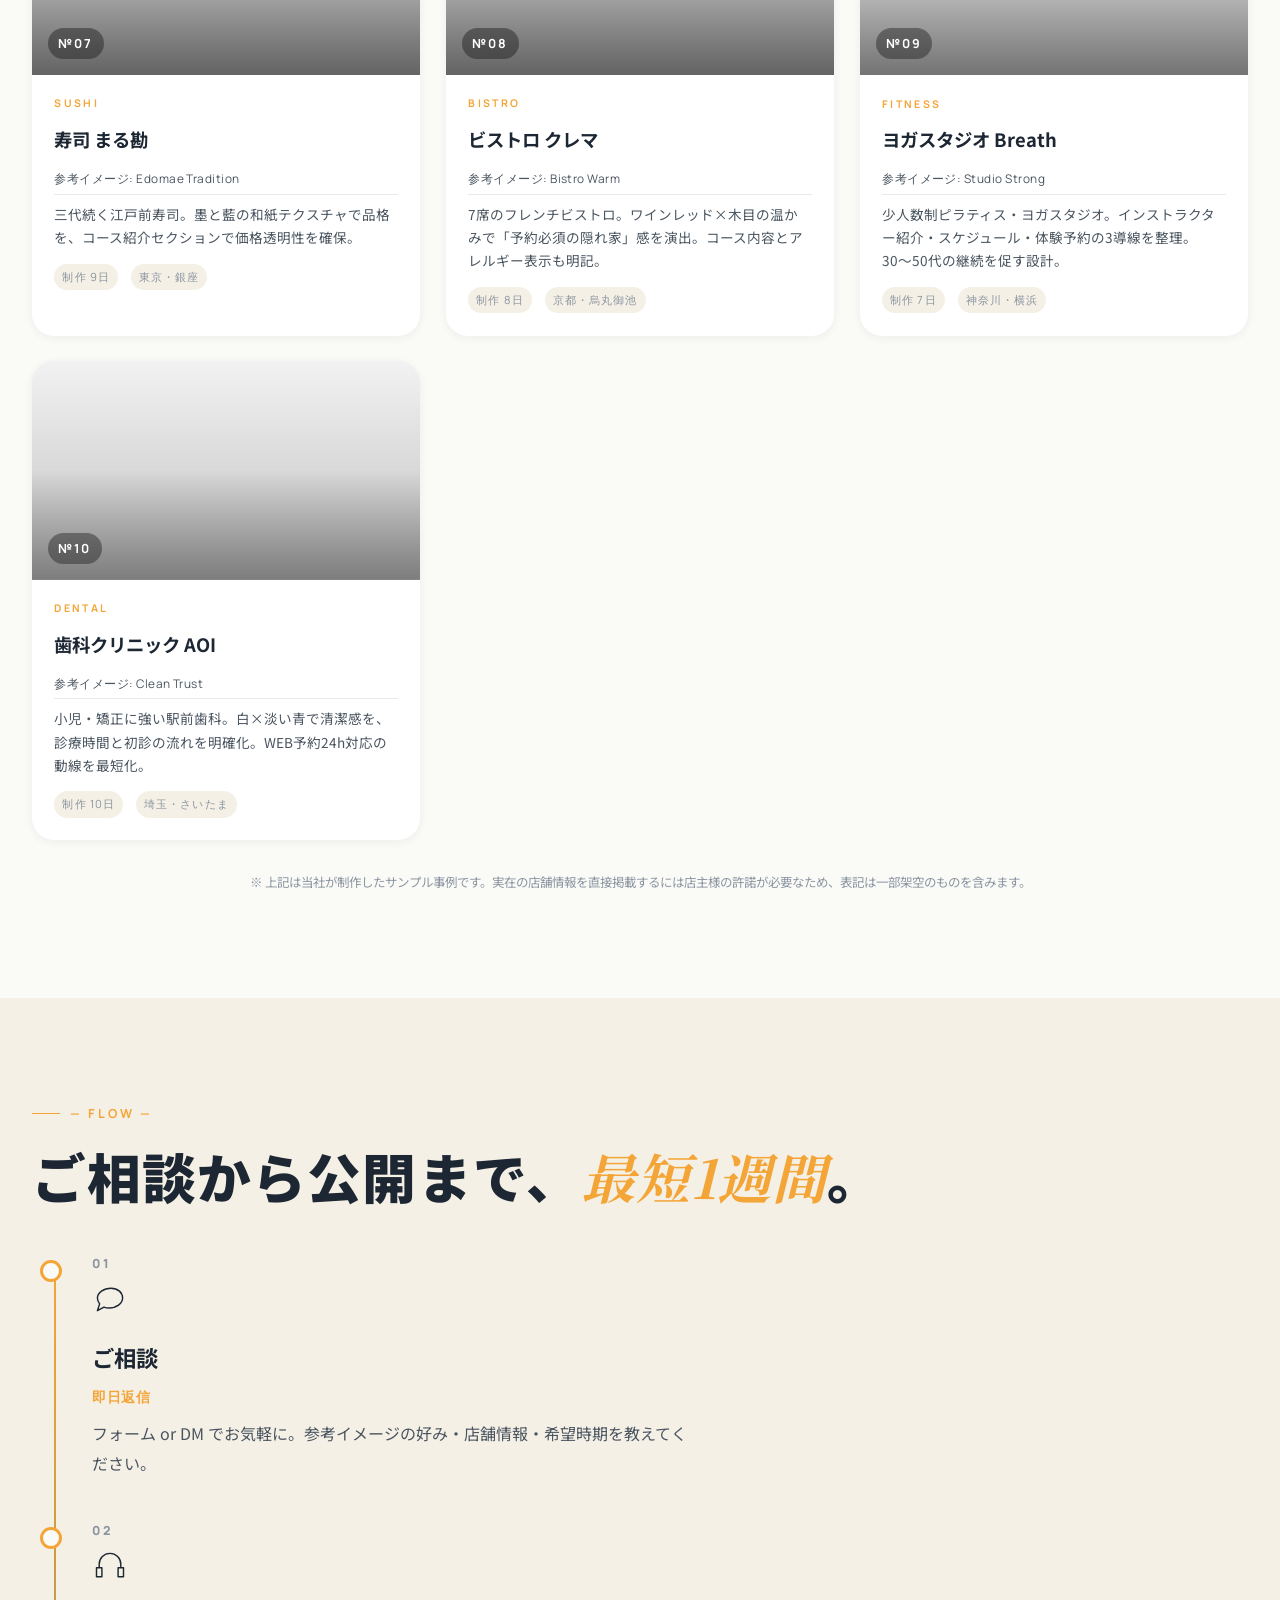
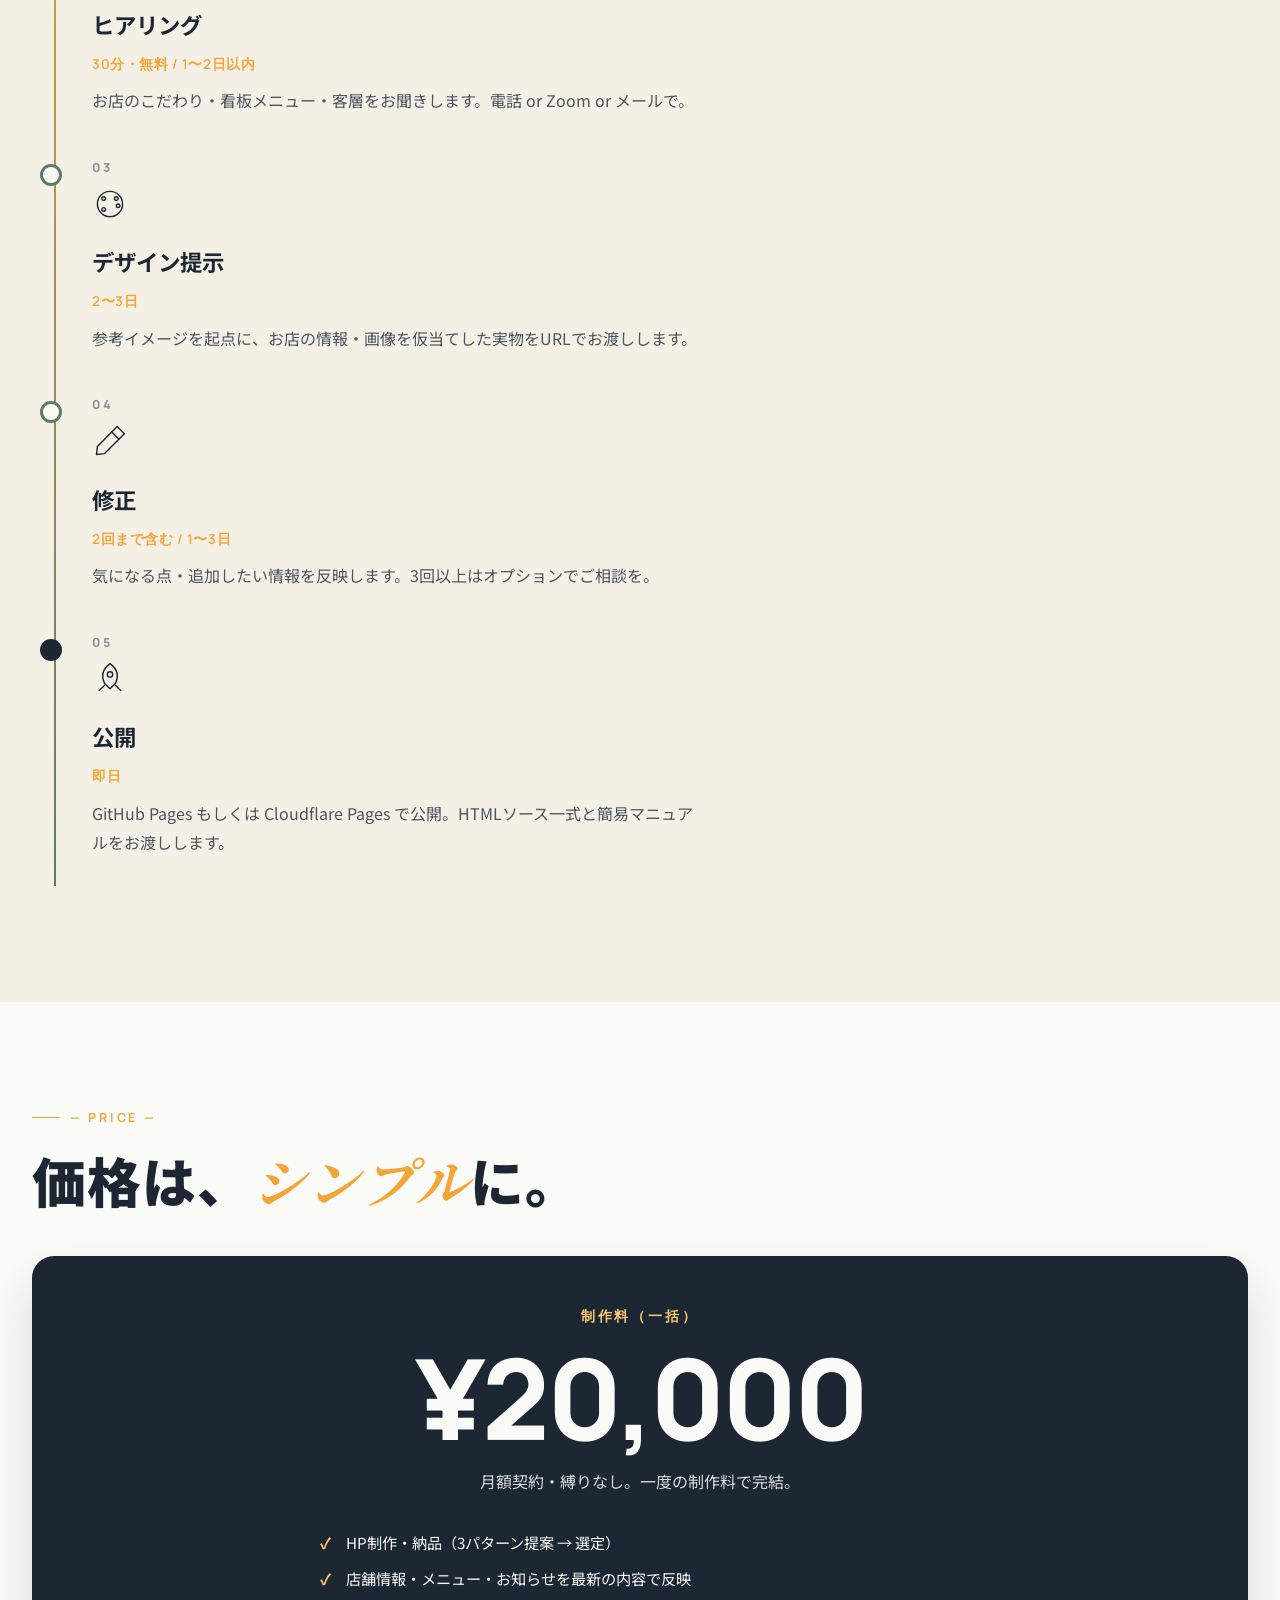
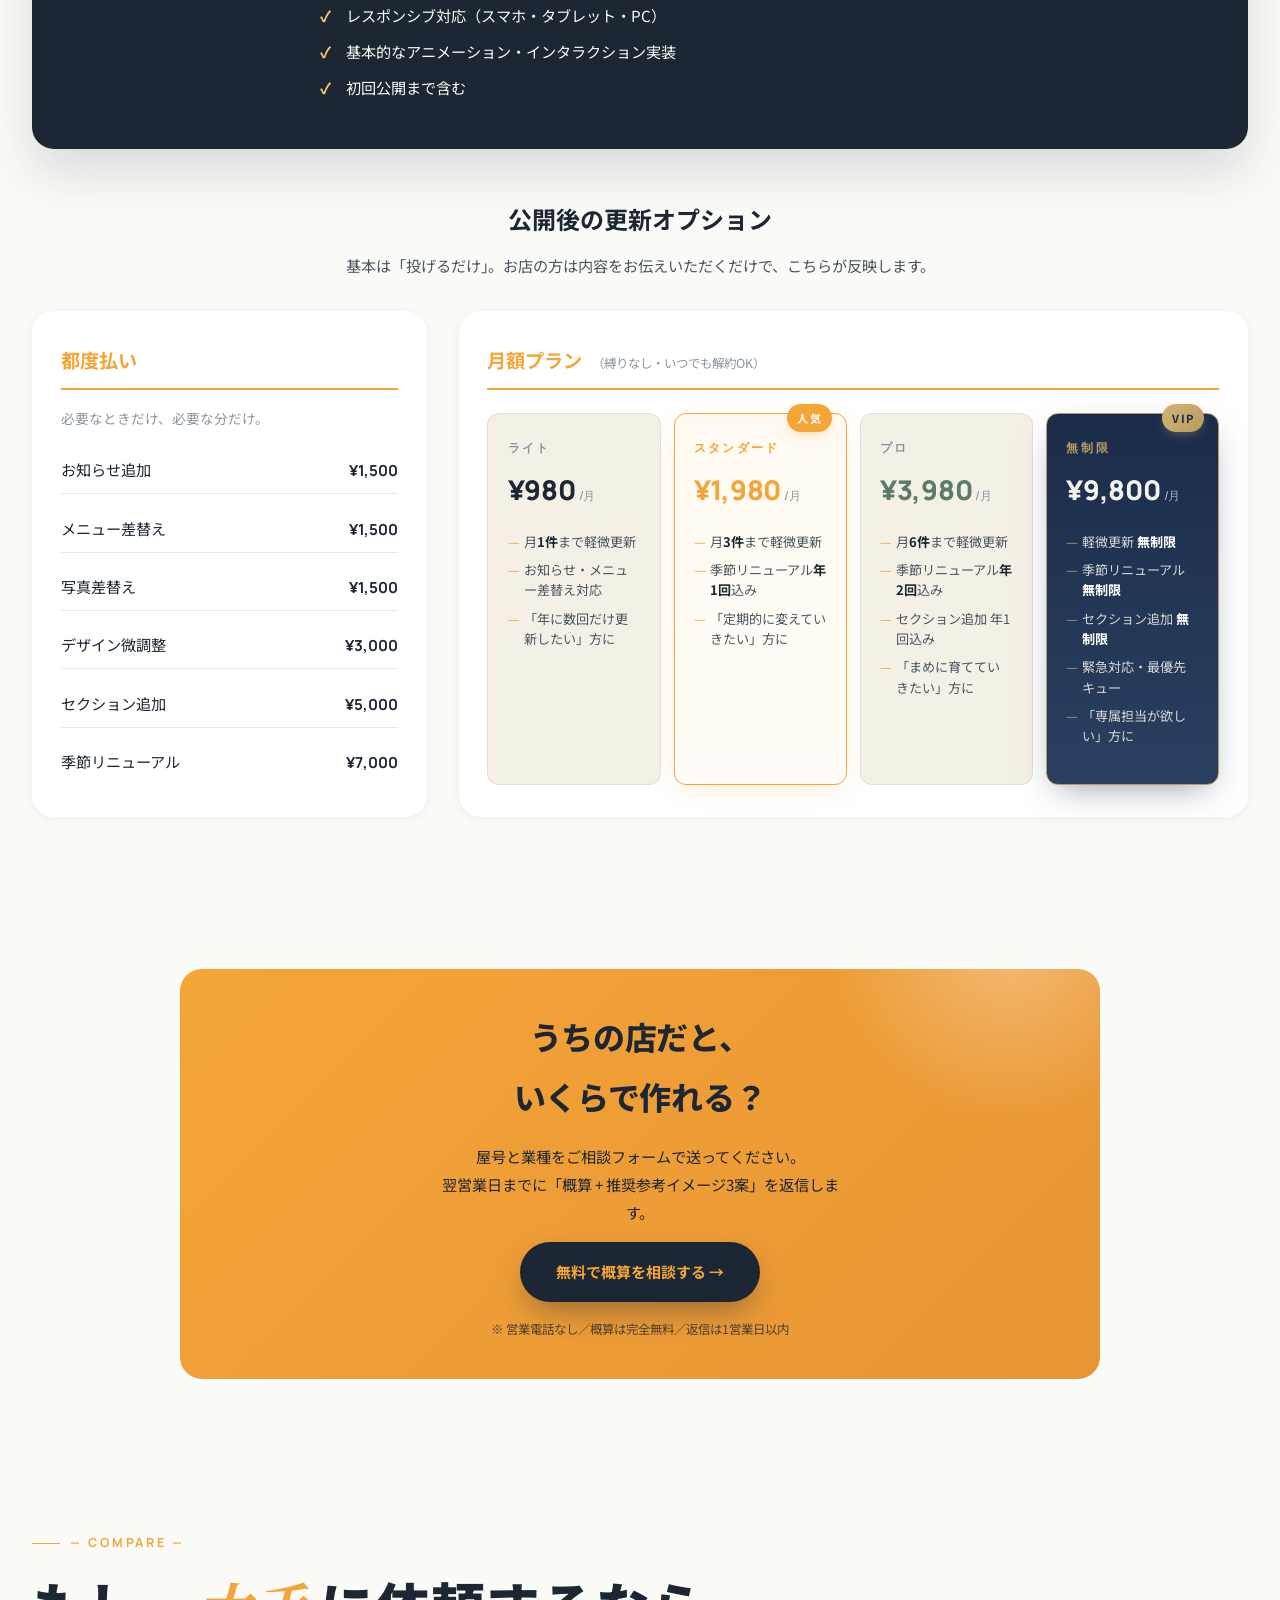
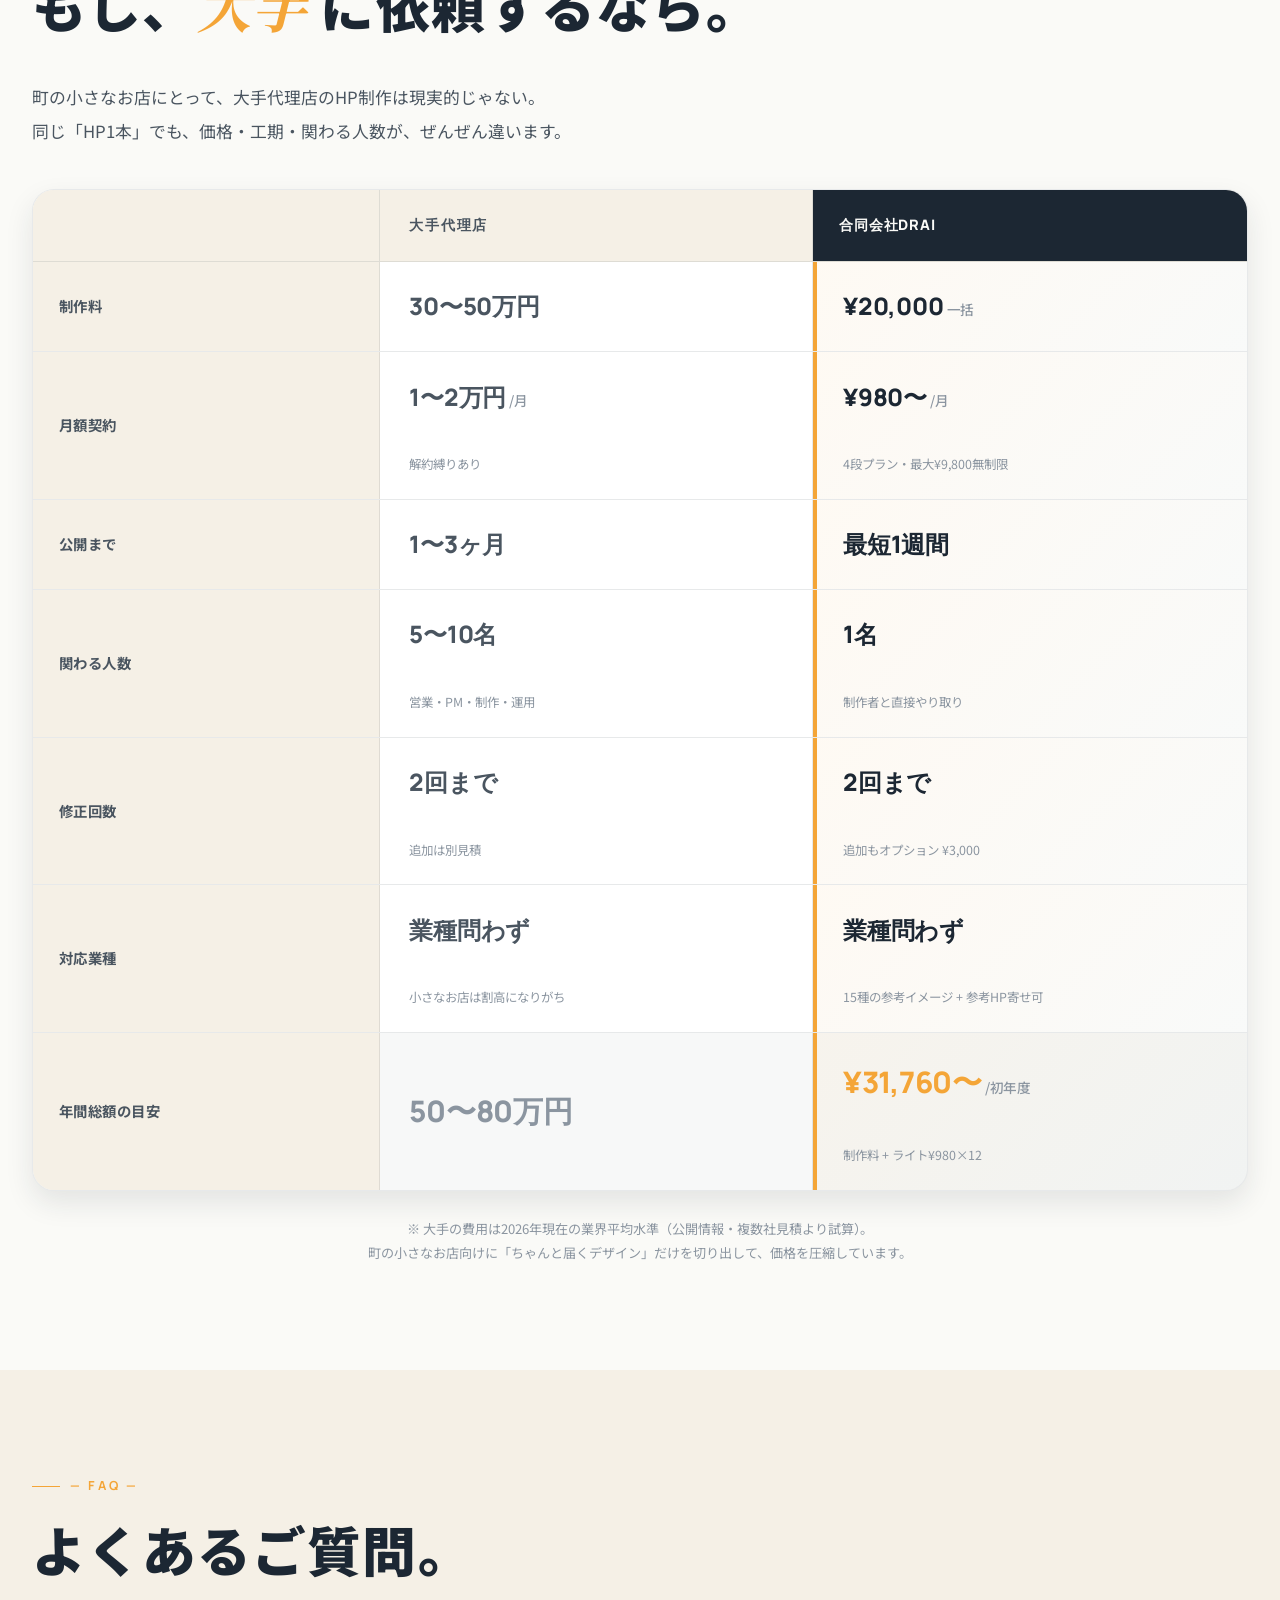
==== commit e1fa7764: "Update sales LP 2026-05-12 03:57" ====
--- a/index.html
+++ b/index.html
@@ -140,18 +140,13 @@
     </span>
   </div>
 
-  <!-- Mini CTA #1: Hero後 軽接触（メアドのみ） -->
+  <!-- Mini CTA #1: Hero後 軽接触 → 統一フォーム誘導 -->
   <section class="mini-cta" id="quick-contact">
     <div class="mini-cta-inner">
-      <h3>気になったら、<em>サンプルだけ</em>送ります。</h3>
-      <p>営業電話ゼロ・30秒・参考PDF（業種別おすすめ3案）を即送付。<br>不要なら無視してOKです。</p>
-      <form class="mini-cta-form" action="https://formspree.io/f/mykobobe" method="POST">
-        <input type="hidden" name="_subject" value="[LITE] サンプル請求">
-        <input type="hidden" name="_next" value="https://dai669.github.io/hpdesign-sales-lp/thanks.html">
-        <input type="email" name="メールアドレス" placeholder="あなたのメアド" required>
-        <button type="submit" class="btn-magnet" data-magnet>サンプルを受け取る →</button>
-      </form>
-      <p class="friction">※ 営業電話なし／いつでも配信停止できます／メアドのみで完了</p>
+      <h3>気になったら、<em>1分で</em>ご相談。</h3>
+      <p>営業電話ゼロ・営業日中に返信・無料相談。<br>気軽に「こんな雰囲気で」だけ送ってください。</p>
+      <a href="#contact" class="btn-magnet mini-cta-link" data-magnet>相談フォームへ →</a>
+      <p class="friction">※ 営業電話なし／いつでも配信停止できます／お返事は1営業日以内</p>
     </div>
   </section>
 
@@ -764,19 +759,12 @@
     </div>
   </section>
 
-  <!-- Mid CTA #2: Price後 中接触（屋号 + 業種） -->
+  <!-- Mid CTA #2: Price後 中接触 → 統一フォーム誘導 -->
   <section class="container">
     <div class="mid-cta">
       <h3>うちの店だと、<br>いくらで作れる？</h3>
-      <p>屋号と業種を入れるだけ。<br>翌営業日までに「概算 + 推奨参考イメージ3案」を返信します。</p>
-      <form class="mid-cta-form" action="https://formspree.io/f/mykobobe" method="POST">
-        <input type="hidden" name="_subject" value="[MID] 概算確認">
-        <input type="hidden" name="_next" value="https://dai669.github.io/hpdesign-sales-lp/thanks.html">
-        <input type="text" name="店名" placeholder="お店の名前（例: 喫茶 月読）" required>
-        <input type="text" name="業種" placeholder="業種（例: カフェ）" required>
-        <input type="email" name="メールアドレス" placeholder="返信先メアド" required>
-        <button type="submit" class="btn-magnet" data-magnet>無料で概算を見る →</button>
-      </form>
+      <p>屋号と業種をご相談フォームで送ってください。<br>翌営業日までに「概算 + 推奨参考イメージ3案」を返信します。</p>
+      <a href="#contact" class="btn-magnet mid-cta-link" data-magnet>無料で概算を相談する →</a>
       <p class="friction">※ 営業電話なし／概算は完全無料／返信は1営業日以内</p>
     </div>
   </section>
--- a/style.css
+++ b/style.css
@@ -1010,7 +1010,7 @@
   background-image: linear-gradient(180deg, rgba(0,0,0,0.05) 0%, rgba(0,0,0,0.3) 100%), url('https://images.unsplash.com/photo-1545205597-3d9d02c29597?w=1200&q=80&auto=format&fit=crop');
 }
 .cs-th-dental {
-  background-image: linear-gradient(180deg, rgba(0,0,0,0.05) 0%, rgba(0,0,0,0.25) 100%), url('https://images.unsplash.com/photo-1606811971618-4486d14f3f99?w=1200&q=80&auto=format&fit=crop');
+  background-image: linear-gradient(180deg, rgba(0,0,0,0.05) 0%, rgba(0,0,0,0.25) 100%), url('https://images.unsplash.com/photo-1629909613654-28e377c37b09?w=1200&q=80&auto=format&fit=crop');
 }
 
 /* ===========================
@@ -1869,3 +1869,36 @@
 /* === スクロール進捗バー === */
 .scroll-progress { position: fixed; top: 0; left: 0; right: 0; height: 3px; z-index: 200; background: rgba(28,39,51,0.05); }
 .scroll-progress span { display: block; height: 100%; width: 0%; background: linear-gradient(90deg, var(--c-coral, #F4A537), #E89535); transition: width 0.1s linear; }
+
+/* === Mini/Mid CTA リンクボタン（フォーム廃止後） === */
+.mini-cta-link, .mid-cta-link {
+  display: inline-flex;
+  align-items: center;
+  gap: 10px;
+  padding: 16px 36px;
+  border-radius: 999px;
+  font-family: var(--font-jp, "Noto Sans JP", sans-serif);
+  font-weight: 700;
+  font-size: 15px;
+  text-decoration: none;
+  transition: transform 0.3s cubic-bezier(.2,.8,.2,1), box-shadow 0.3s, background 0.25s;
+  will-change: transform;
+}
+.mini-cta-link {
+  background: var(--c-coral, #F4A537);
+  color: var(--c-ink, #1c2733);
+  box-shadow: 0 12px 28px -8px rgba(244,165,55,0.5);
+}
+.mini-cta-link:hover {
+  background: #FFBC5A;
+  box-shadow: 0 18px 36px -8px rgba(244,165,55,0.7);
+}
+.mid-cta-link {
+  background: var(--c-ink, #1c2733);
+  color: var(--c-coral, #F4A537);
+  box-shadow: 0 14px 32px -8px rgba(28,39,51,0.45);
+}
+.mid-cta-link:hover {
+  background: #2a3848;
+  box-shadow: 0 20px 40px -8px rgba(28,39,51,0.6);
+}
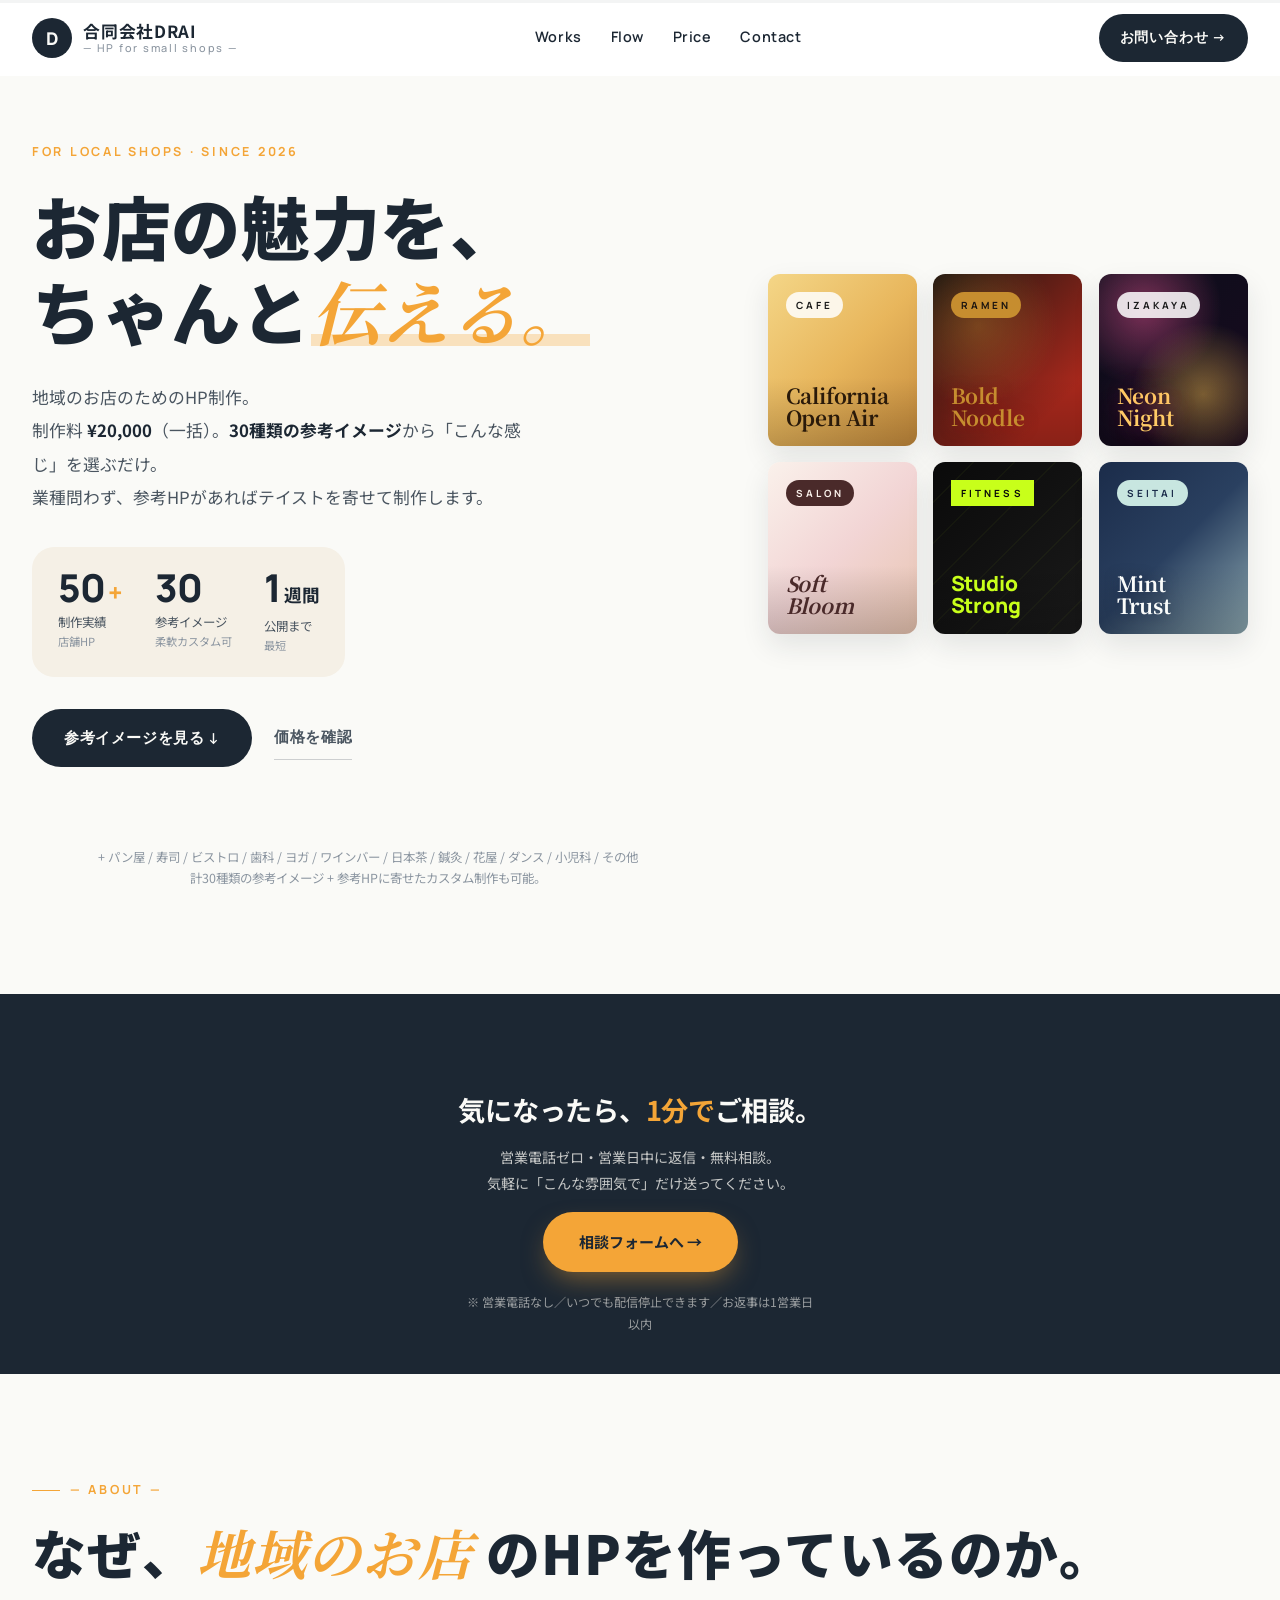
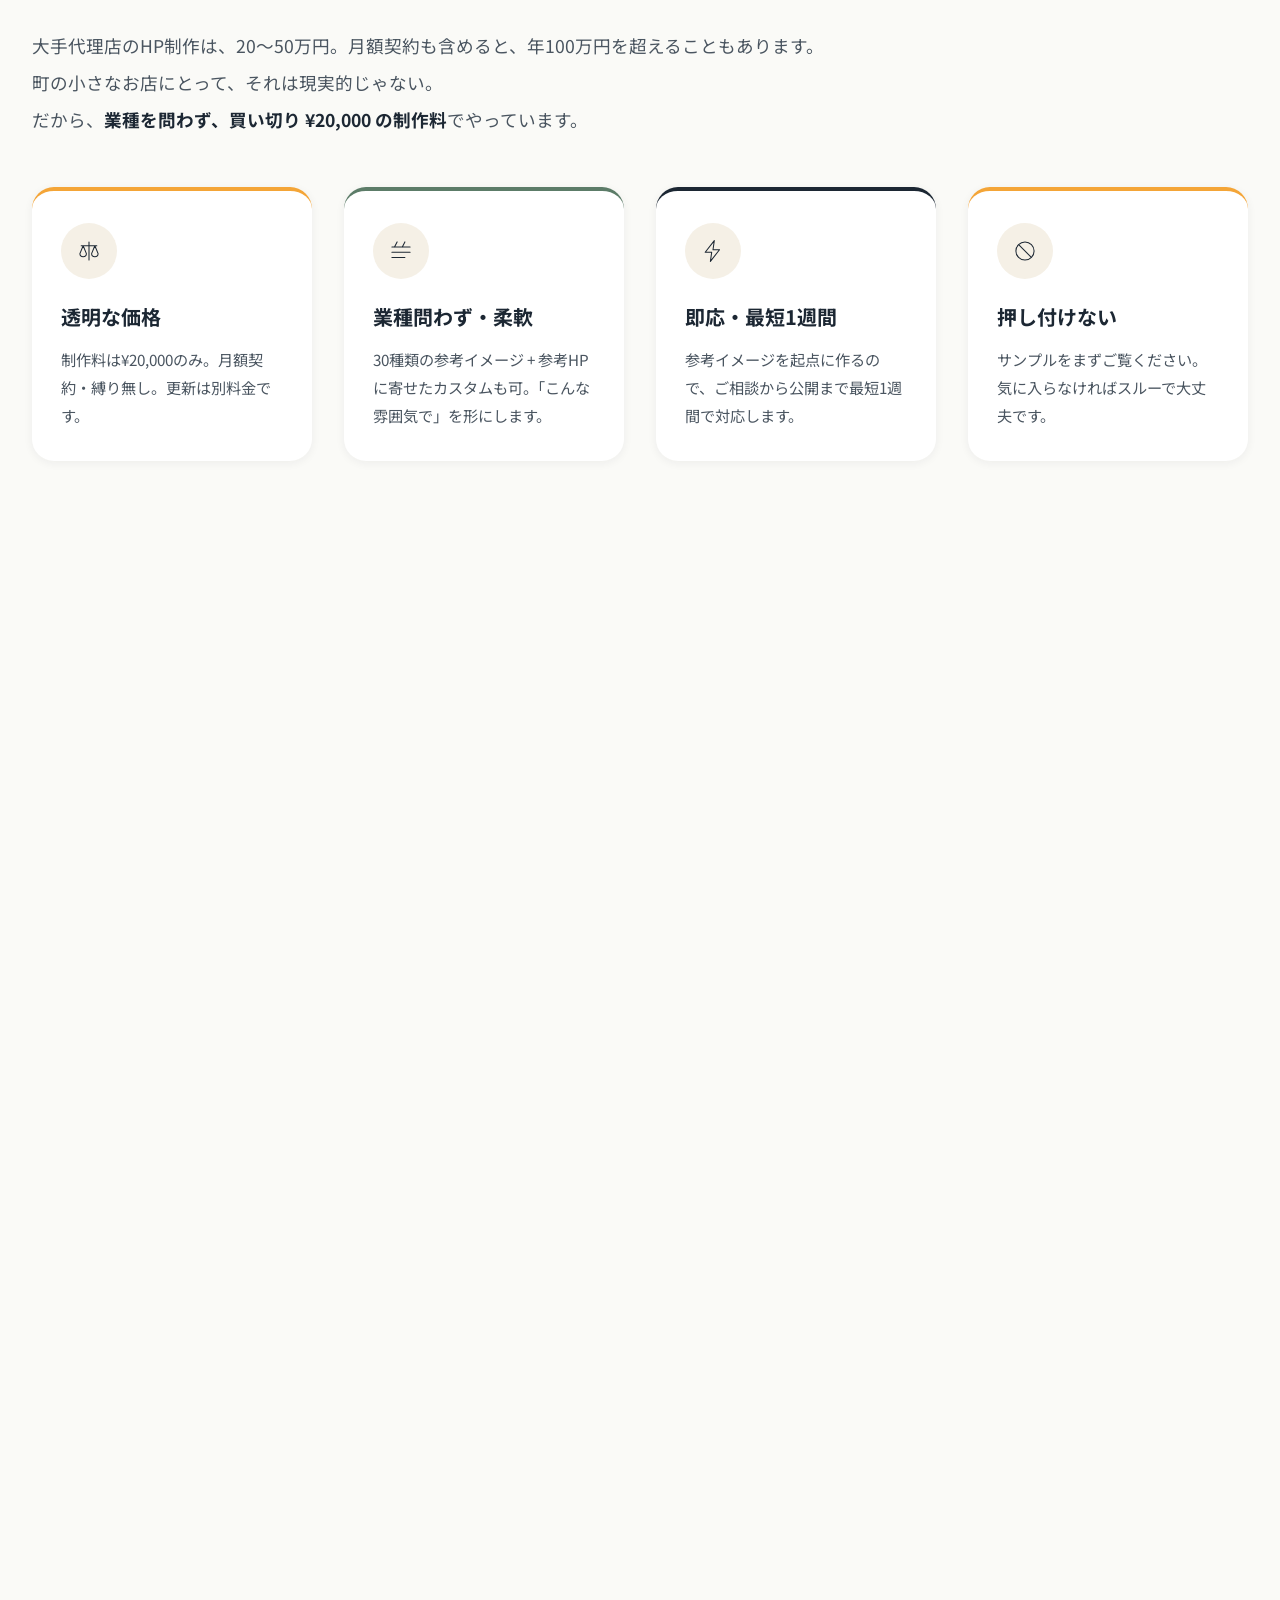
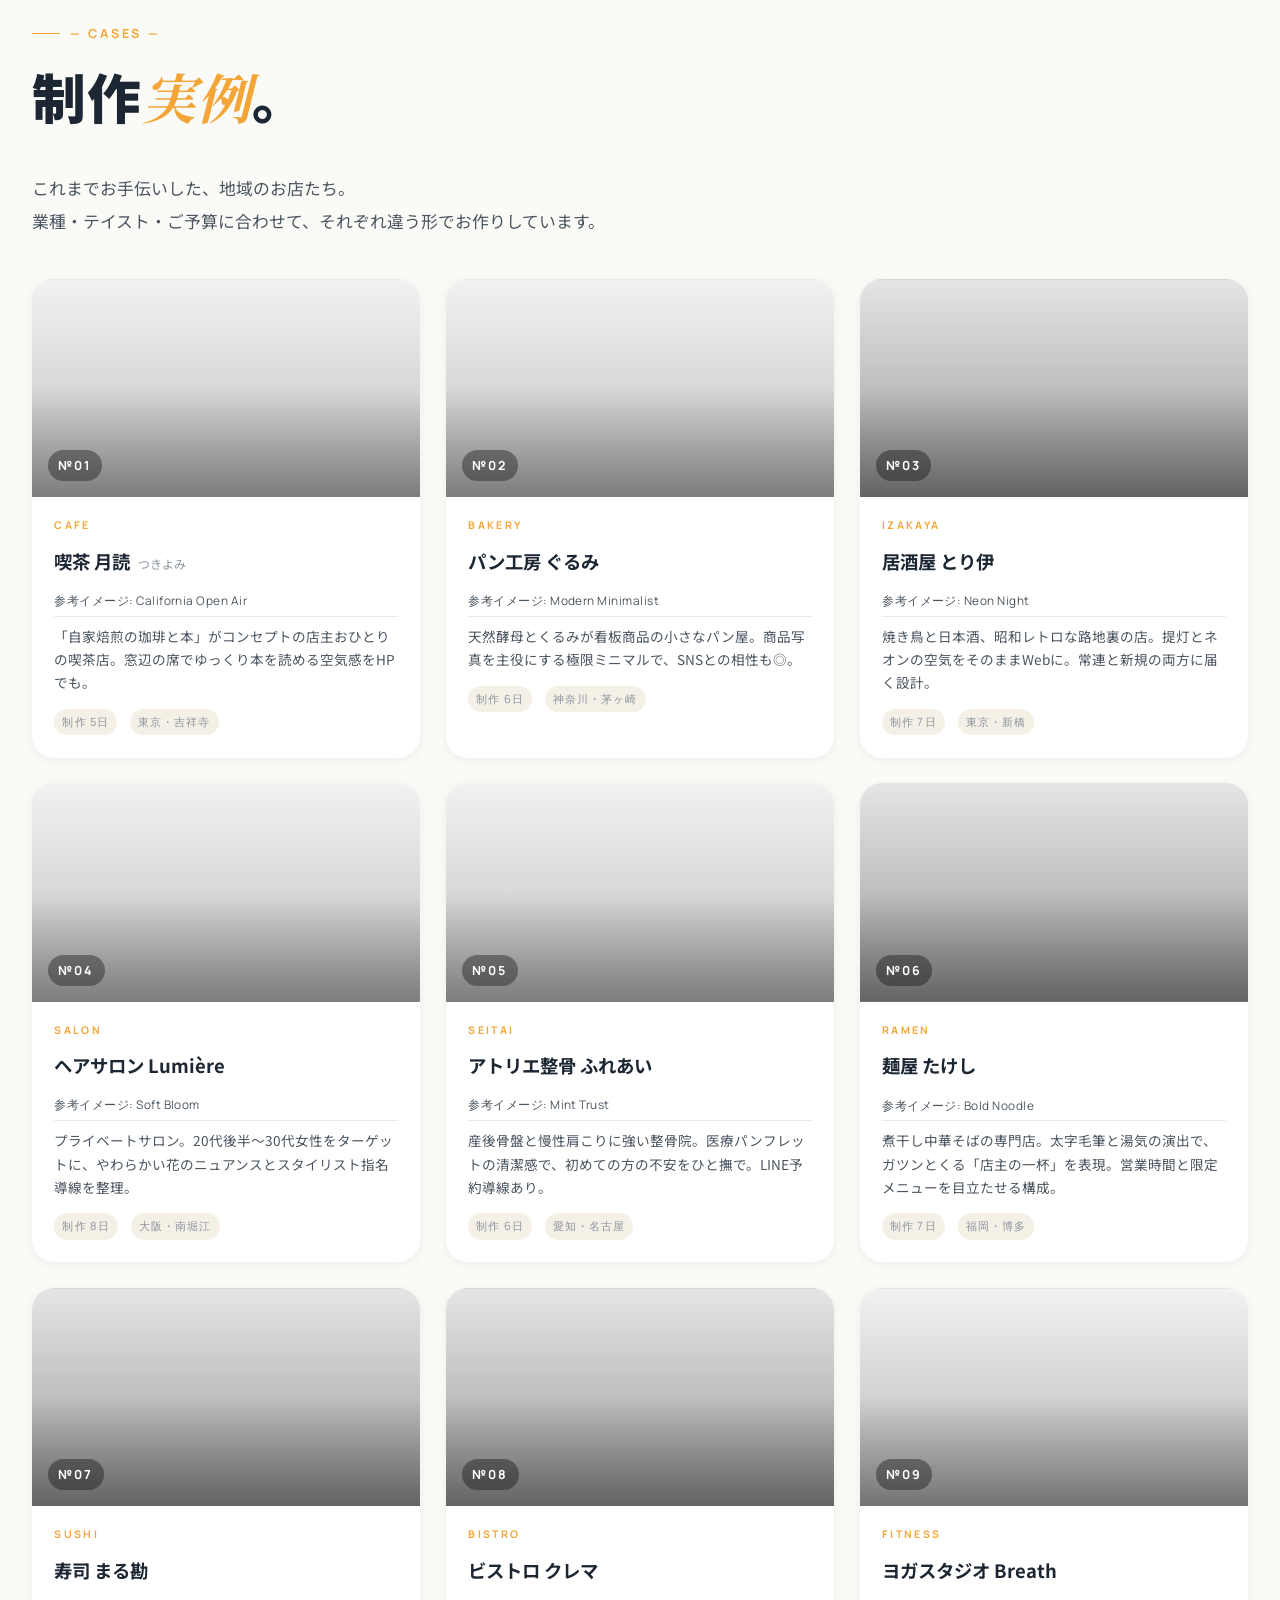
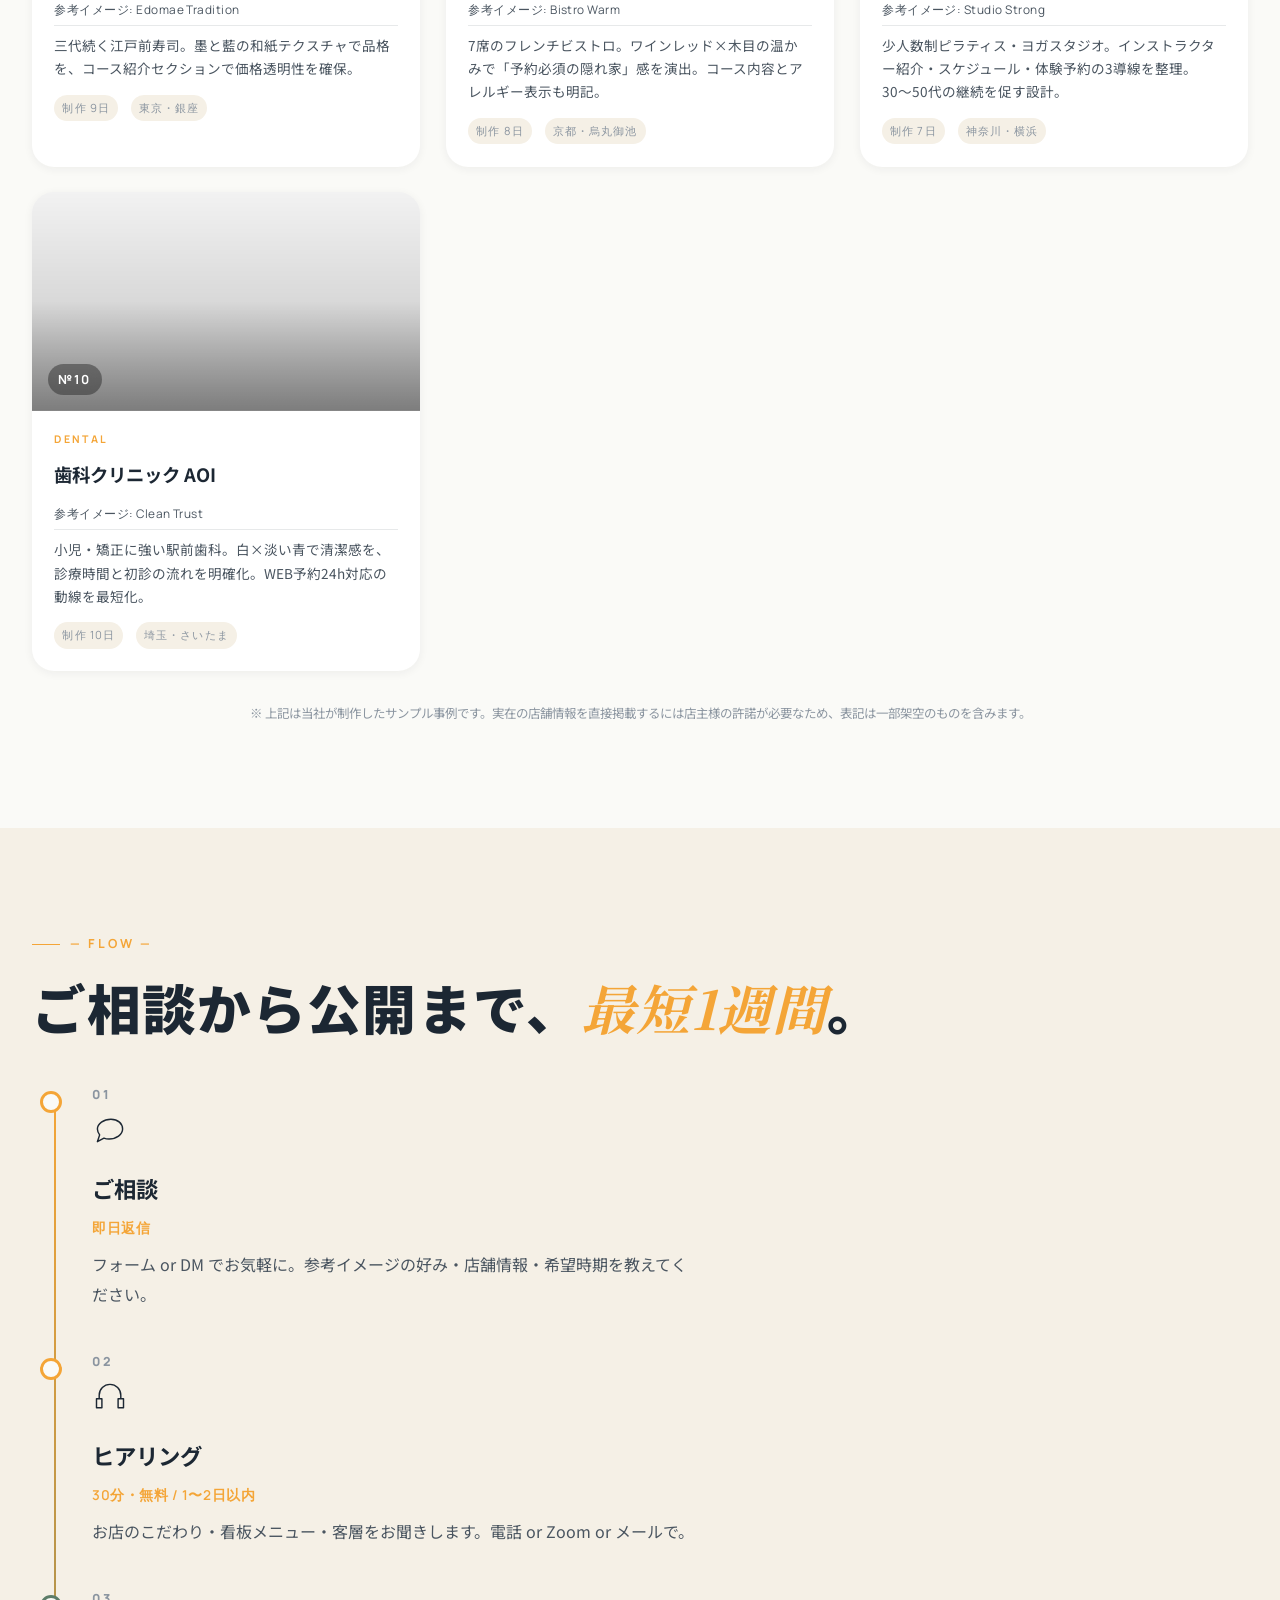
==== commit 5bf5a50b: "Update sales LP 2026-05-12 04:31" ====
--- a/index.html
+++ b/index.html
@@ -4,7 +4,7 @@
   <meta charset="UTF-8">
   <meta name="viewport" content="width=device-width, initial-scale=1.0">
   <title>合同会社DRAI | 地域のお店のためのHP制作</title>
-  <meta name="description" content="地域のお店のためのHP制作サービス。制作料 ¥20,000（一括）。15種類の参考イメージから「こんな感じ」を選ぶだけ。参考HPがあれば寄せて制作。最短1週間で公開。">
+  <meta name="description" content="地域のお店のためのHP制作サービス。制作料 ¥20,000（一括）。30種類の参考イメージから「こんな感じ」を選ぶだけ。参考HPがあれば寄せて制作。最短1週間で公開。">
   <meta property="og:title" content="合同会社DRAI | 地域のお店のためのHP制作">
   <meta property="og:description" content="お店の魅力を、ちゃんと伝える。制作料 ¥20,000、業種問わず・参考HPに寄せて柔軟に制作します。">
   <meta property="og:type" content="website">
@@ -87,7 +87,7 @@
         </h1>
         <p class="hero-lead">
           地域のお店のためのHP制作。<br>
-          制作料 <b>¥20,000</b>（一括）。<b>15種類の参考イメージ</b>から「こんな感じ」を選ぶだけ。<br>
+          制作料 <b>¥20,000</b>（一括）。<b>30種類の参考イメージ</b>から「こんな感じ」を選ぶだけ。<br>
           <span class="hero-flex-note">業種問わず、参考HPがあればテイストを寄せて制作します。</span>
         </p>
         <div class="hero-stats">
@@ -96,7 +96,7 @@
             <span class="stat-label">制作実績<br><small>店舗HP</small></span>
           </div>
           <div class="stat">
-            <span class="stat-num" data-count-to="15">0</span>
+            <span class="stat-num" data-count-to="30">0</span>
             <span class="stat-label">参考イメージ<br><small>柔軟カスタム可</small></span>
           </div>
           <div class="stat">
@@ -129,7 +129,7 @@
           <span class="bt-cat">SEITAI</span><span class="bt-name">Mint<br>Trust</span>
         </div>
       </div>
-      <p class="hero-bento-note">+ パン屋 / 寿司 / ビストロ / 歯科 / 雑誌風カフェ / その他<br>計15種類の参考イメージ + 参考HPに寄せたカスタム制作も可能。</p>
+      <p class="hero-bento-note">+ パン屋 / 寿司 / ビストロ / 歯科 / ヨガ / ワインバー / 日本茶 / 鍼灸 / 花屋 / ダンス / 小児科 / その他<br>計30種類の参考イメージ + 参考HPに寄せたカスタム制作も可能。</p>
     </div>
   </section>
 
@@ -173,7 +173,7 @@
             <svg viewBox="0 0 40 40" fill="none" stroke="currentColor" stroke-width="1.6" stroke-linecap="round" stroke-linejoin="round"><path d="M6 14h28M6 22h28M6 30h20M14 6l-4 8M26 6l-4 8"/></svg>
           </div>
           <h3>業種問わず・柔軟</h3>
-          <p>15種類の参考イメージ + 参考HPに寄せたカスタムも可。「こんな雰囲気で」を形にします。</p>
+          <p>30種類の参考イメージ + 参考HPに寄せたカスタムも可。「こんな雰囲気で」を形にします。</p>
         </article>
         <article class="pillar">
           <div class="pillar-icon" aria-hidden="true">
@@ -197,7 +197,7 @@
   <section class="showcase" id="showcase">
     <div class="container">
       <span class="section-eyebrow">— Works —</span>
-      <h2 class="section-title">15種類の<em>参考イメージ</em>。</h2>
+      <h2 class="section-title">30種類の<em>参考イメージ</em>。</h2>
       <p class="section-lead">
         「こんなHPが作れたら嬉しい」を探してください。<br>
         <b>すべて実際に動くサイト</b>として体験できます。気に入った1枚をベースに、<br>
@@ -206,17 +206,32 @@
       </p>
 
       <div class="showcase-filter" role="tablist" aria-label="業種フィルタ">
-        <button class="filter-btn active" data-filter="all" role="tab" aria-selected="true">All <span>15</span></button>
+        <button class="filter-btn active" data-filter="all" role="tab" aria-selected="true">All <span>30</span></button>
         <button class="filter-btn" data-filter="cafe" role="tab" aria-selected="false">Cafe <span>3</span></button>
         <button class="filter-btn" data-filter="bakery" role="tab" aria-selected="false">Bakery <span>3</span></button>
         <button class="filter-btn" data-filter="izakaya" role="tab" aria-selected="false">Izakaya <span>1</span></button>
         <button class="filter-btn" data-filter="ramen" role="tab" aria-selected="false">Ramen <span>1</span></button>
         <button class="filter-btn" data-filter="sushi" role="tab" aria-selected="false">Sushi <span>1</span></button>
         <button class="filter-btn" data-filter="bistro" role="tab" aria-selected="false">Bistro <span>1</span></button>
+        <button class="filter-btn" data-filter="wine" role="tab" aria-selected="false">Wine <span>1</span></button>
+        <button class="filter-btn" data-filter="tea" role="tab" aria-selected="false">Tea <span>1</span></button>
+        <button class="filter-btn" data-filter="craft-beer" role="tab" aria-selected="false">Beer <span>1</span></button>
+        <button class="filter-btn" data-filter="korean-bbq" role="tab" aria-selected="false">Korean <span>1</span></button>
+        <button class="filter-btn" data-filter="soba" role="tab" aria-selected="false">Soba <span>1</span></button>
+        <button class="filter-btn" data-filter="ice-cream" role="tab" aria-selected="false">Gelato <span>1</span></button>
+        <button class="filter-btn" data-filter="crepe" role="tab" aria-selected="false">Crêpe <span>1</span></button>
         <button class="filter-btn" data-filter="salon" role="tab" aria-selected="false">Salon <span>2</span></button>
+        <button class="filter-btn" data-filter="nail" role="tab" aria-selected="false">Nail <span>1</span></button>
         <button class="filter-btn" data-filter="seitai" role="tab" aria-selected="false">Seitai <span>1</span></button>
+        <button class="filter-btn" data-filter="acupuncture" role="tab" aria-selected="false">Acupuncture <span>1</span></button>
+        <button class="filter-btn" data-filter="floristry" role="tab" aria-selected="false">Florist <span>1</span></button>
+        <button class="filter-btn" data-filter="yoga" role="tab" aria-selected="false">Yoga <span>1</span></button>
         <button class="filter-btn" data-filter="fitness" role="tab" aria-selected="false">Fitness <span>1</span></button>
+        <button class="filter-btn" data-filter="dance" role="tab" aria-selected="false">Dance <span>1</span></button>
+        <button class="filter-btn" data-filter="boxing" role="tab" aria-selected="false">Boxing <span>1</span></button>
+        <button class="filter-btn" data-filter="piano" role="tab" aria-selected="false">Piano <span>1</span></button>
         <button class="filter-btn" data-filter="dental" role="tab" aria-selected="false">Dental <span>1</span></button>
+        <button class="filter-btn" data-filter="pediatric" role="tab" aria-selected="false">Pediatric <span>1</span></button>
       </div>
 
       <div class="showcase-grid v2">
@@ -472,6 +487,261 @@
             <div class="sc-tags"><span>Dental</span><span>Clinic Blue</span><span>Family</span></div>
             <h3>Clean Trust <span class="sc-ja">クリーン・トラスト</span></h3>
             <p>明るい青と緑の清潔感。歯科・小児科・耳鼻科などのクリニック向け。診療時間表とWEB予約導線を最適化。</p>
+            <span class="sc-cta">実際のサイトを見る →</span>
+          </div>
+        </article>
+
+        <article class="show-card v2" data-category="yoga" data-slug="yoga-pilates-zen">
+          <a class="show-link-overlay" href="https://dai669.github.io/hpdesign-templates/yoga-pilates-zen/" target="_blank" rel="noopener" aria-label="Studio Mu を実際のサイトで見る"></a>
+          <div class="sc-num">№ 16</div>
+          <div class="sc-preview prev-yoga">
+            <span class="sc-eyebrow">Yoga · 禅</span>
+            <span class="sc-display"><em>息</em>を<br>整える</span>
+            <span class="sc-rule"></span>
+            <span class="sc-meta">Bamboo · Moss · Rust</span>
+          </div>
+          <div class="sc-info">
+            <div class="sc-tags"><span>Yoga</span><span>Zen</span><span>Mincho</span></div>
+            <h3>Studio Mu <span class="sc-ja">スタジオ・ムー</span></h3>
+            <p>大人女性のための禅スタイル。畳と無垢材の小さなスタジオ。ヨガ・ピラティス・瞑想スタジオ向け。</p>
+            <span class="sc-cta">実際のサイトを見る →</span>
+          </div>
+        </article>
+
+        <article class="show-card v2" data-category="wine" data-slug="wine-bar-noir">
+          <a class="show-link-overlay" href="https://dai669.github.io/hpdesign-templates/wine-bar-noir/" target="_blank" rel="noopener" aria-label="Bar Verre を実際のサイトで見る"></a>
+          <div class="sc-num">№ 17</div>
+          <div class="sc-preview prev-wine">
+            <span class="sc-eyebrow">Wine · Noir</span>
+            <span class="sc-display"><em>Bar</em><br>Verre.</span>
+            <span class="sc-rule"></span>
+            <span class="sc-meta">Noir · Copper · Brass</span>
+          </div>
+          <div class="sc-info">
+            <div class="sc-tags"><span>Wine</span><span>Noir</span><span>Brass</span></div>
+            <h3>Bar Verre <span class="sc-ja">バール・ヴェール</span></h3>
+            <p>ダーク × 銅 × 真鍮。自然派ワインバー・深夜営業ビストロ向け。グラスワインリストを読ませる構成。</p>
+            <span class="sc-cta">実際のサイトを見る →</span>
+          </div>
+        </article>
+
+        <article class="show-card v2" data-category="tea" data-slug="tea-house-japan">
+          <a class="show-link-overlay" href="https://dai669.github.io/hpdesign-templates/tea-house-japan/" target="_blank" rel="noopener" aria-label="茶寮 千歳 を実際のサイトで見る"></a>
+          <div class="sc-num">№ 18</div>
+          <div class="sc-preview prev-tea">
+            <span class="sc-eyebrow">Tea · 茶寮</span>
+            <span class="sc-display jp">一服の<br><em>静けさ</em></span>
+            <span class="sc-rule"></span>
+            <span class="sc-meta">Matcha · Lacquer · Washi</span>
+          </div>
+          <div class="sc-info">
+            <div class="sc-tags"><span>Tea</span><span>Matcha</span><span>Lacquer</span></div>
+            <h3>茶寮 千歳 <span class="sc-ja">サリョウ・チトセ</span></h3>
+            <p>抹茶 × 白磁 × 黒漆。日本茶カフェ・和カフェ・茶寮向け。畑から湯のみまでの物語を語る構成。</p>
+            <span class="sc-cta">実際のサイトを見る →</span>
+          </div>
+        </article>
+
+        <article class="show-card v2" data-category="craft-beer" data-slug="craft-beer-pub">
+          <a class="show-link-overlay" href="https://dai669.github.io/hpdesign-templates/craft-beer-pub/" target="_blank" rel="noopener" aria-label="TAP STAND 47 を実際のサイトで見る"></a>
+          <div class="sc-num">№ 19</div>
+          <div class="sc-preview prev-beer">
+            <span class="sc-eyebrow">Craft Beer · Pub</span>
+            <span class="sc-display mono">TAP STAND<br><em>47</em></span>
+            <span class="sc-rule"></span>
+            <span class="sc-meta">Hops · Rust · Bungee</span>
+          </div>
+          <div class="sc-info">
+            <div class="sc-tags"><span>Craft Beer</span><span>Hipster</span><span>Bungee</span></div>
+            <h3>TAP STAND 47 <span class="sc-ja">タップ・スタンド・47</span></h3>
+            <p>ヒップスター × ホップ。クラフトビールパブ・タップルーム向け。タップごとのスペック表示を強化。</p>
+            <span class="sc-cta">実際のサイトを見る →</span>
+          </div>
+        </article>
+
+        <article class="show-card v2" data-category="korean-bbq" data-slug="korean-bbq-grill">
+          <a class="show-link-overlay" href="https://dai669.github.io/hpdesign-templates/korean-bbq-grill/" target="_blank" rel="noopener" aria-label="焼肉おとも を実際のサイトで見る"></a>
+          <div class="sc-num">№ 20</div>
+          <div class="sc-preview prev-kbbq">
+            <span class="sc-eyebrow">Korean BBQ · 焼肉</span>
+            <span class="sc-display jp"><em>炭</em>の上で、<br>家族のあじ。</span>
+            <span class="sc-rule"></span>
+            <span class="sc-meta">Crimson · Soot · Piman</span>
+          </div>
+          <div class="sc-info">
+            <div class="sc-tags"><span>Korean</span><span>BBQ</span><span>Family</span></div>
+            <h3>焼肉 おとも <span class="sc-ja">ヤキニク・オトモ</span></h3>
+            <p>朱赤 × 炭黒 × ピマンイエロー。韓国焼肉・サムギョプサル店向け。コース料金と宴会導線を最適化。</p>
+            <span class="sc-cta">実際のサイトを見る →</span>
+          </div>
+        </article>
+
+        <article class="show-card v2" data-category="soba" data-slug="soba-traditional">
+          <a class="show-link-overlay" href="https://dai669.github.io/hpdesign-templates/soba-traditional/" target="_blank" rel="noopener" aria-label="蕎麦処 ふじ田 を実際のサイトで見る"></a>
+          <div class="sc-num">№ 21</div>
+          <div class="sc-preview prev-soba">
+            <span class="sc-eyebrow">Soba · 信州</span>
+            <span class="sc-display jp">石臼で<br><em>手</em>打ち。</span>
+            <span class="sc-rule"></span>
+            <span class="sc-meta">Indigo · Hinoki · Sumi</span>
+          </div>
+          <div class="sc-info">
+            <div class="sc-tags"><span>Soba</span><span>Indigo</span><span>Traditional</span></div>
+            <h3>蕎麦処 ふじ田 <span class="sc-ja">ソバドコロ・フジタ</span></h3>
+            <p>藍染 × 麻 × 木曽桧。手打ち蕎麦・うどん店・和食店向け。畑から湯気までの工程を見せる構成。</p>
+            <span class="sc-cta">実際のサイトを見る →</span>
+          </div>
+        </article>
+
+        <article class="show-card v2" data-category="ice-cream" data-slug="ice-cream-summer">
+          <a class="show-link-overlay" href="https://dai669.github.io/hpdesign-templates/ice-cream-summer/" target="_blank" rel="noopener" aria-label="Gelateria Sole を実際のサイトで見る"></a>
+          <div class="sc-num">№ 22</div>
+          <div class="sc-preview prev-gelato">
+            <span class="sc-eyebrow">Gelato · 葉山</span>
+            <span class="sc-display"><em>Sole</em><br>葉山の夏</span>
+            <span class="sc-rule"></span>
+            <span class="sc-meta">Pastel · Cream · Mint</span>
+          </div>
+          <div class="sc-info">
+            <div class="sc-tags"><span>Gelato</span><span>Pastel</span><span>Summer</span></div>
+            <h3>Gelateria Sole <span class="sc-ja">ジェラテリア・ソーレ</span></h3>
+            <p>パステル × ヴィヴィッド。ジェラート・アイスクリーム店向け。フレーバー12種類のカラーパレット表示。</p>
+            <span class="sc-cta">実際のサイトを見る →</span>
+          </div>
+        </article>
+
+        <article class="show-card v2" data-category="crepe" data-slug="crepe-streetfood">
+          <a class="show-link-overlay" href="https://dai669.github.io/hpdesign-templates/crepe-streetfood/" target="_blank" rel="noopener" aria-label="Crêpe Cher を実際のサイトで見る"></a>
+          <div class="sc-num">№ 23</div>
+          <div class="sc-preview prev-crepe">
+            <span class="sc-eyebrow">Crêpe · 原宿</span>
+            <span class="sc-display"><em>Sweet</em>,<br>cute.</span>
+            <span class="sc-rule"></span>
+            <span class="sc-meta">Pop Pink · Candy · Pacifico</span>
+          </div>
+          <div class="sc-info">
+            <div class="sc-tags"><span>Crêpe</span><span>Pop</span><span>Cute</span></div>
+            <h3>Crêpe Cher <span class="sc-ja">クレープ・シェール</span></h3>
+            <p>ポップ × ピンク。クレープ・タピオカ・スイーツ屋台向け。映えとSNS集客導線を強化。</p>
+            <span class="sc-cta">実際のサイトを見る →</span>
+          </div>
+        </article>
+
+        <article class="show-card v2" data-category="nail" data-slug="nail-salon-glamour">
+          <a class="show-link-overlay" href="https://dai669.github.io/hpdesign-templates/nail-salon-glamour/" target="_blank" rel="noopener" aria-label="Nail Atelier Lune を実際のサイトで見る"></a>
+          <div class="sc-num">№ 24</div>
+          <div class="sc-preview prev-nail">
+            <span class="sc-eyebrow">Nail · Ginza</span>
+            <span class="sc-display"><em>Atelier</em><br>Lune.</span>
+            <span class="sc-rule"></span>
+            <span class="sc-meta">Pearl · Gold · Private</span>
+          </div>
+          <div class="sc-info">
+            <div class="sc-tags"><span>Nail</span><span>Pearl Gold</span><span>Glamour</span></div>
+            <h3>Atelier Lune <span class="sc-ja">アトリエ・ルーン</span></h3>
+            <p>ゴールド × ピンクパール。プライベートネイルサロン・まつ毛サロン向け。デザインギャラリーを強調。</p>
+            <span class="sc-cta">実際のサイトを見る →</span>
+          </div>
+        </article>
+
+        <article class="show-card v2" data-category="acupuncture" data-slug="acupuncture-wellness">
+          <a class="show-link-overlay" href="https://dai669.github.io/hpdesign-templates/acupuncture-wellness/" target="_blank" rel="noopener" aria-label="鍼灸 養氣堂 を実際のサイトで見る"></a>
+          <div class="sc-num">№ 25</div>
+          <div class="sc-preview prev-acu">
+            <span class="sc-eyebrow">Acupuncture · 鍼灸</span>
+            <span class="sc-display jp"><em>氣</em>を<br>めぐらせる</span>
+            <span class="sc-rule"></span>
+            <span class="sc-meta">Navy · Vermilion · Washi</span>
+          </div>
+          <div class="sc-info">
+            <div class="sc-tags"><span>Acupuncture</span><span>Eastern Med</span><span>Wellness</span></div>
+            <h3>鍼灸 養氣堂 <span class="sc-ja">シンキュウ・ヨウキドウ</span></h3>
+            <p>紺 × 朱 × 和紙。鍼灸院・東洋医学クリニック向け。対応症状と国家資格情報を構造化。</p>
+            <span class="sc-cta">実際のサイトを見る →</span>
+          </div>
+        </article>
+
+        <article class="show-card v2" data-category="floristry" data-slug="floristry-blooms">
+          <a class="show-link-overlay" href="https://dai669.github.io/hpdesign-templates/floristry-blooms/" target="_blank" rel="noopener" aria-label="Atelier Fleur を実際のサイトで見る"></a>
+          <div class="sc-num">№ 26</div>
+          <div class="sc-preview prev-flower">
+            <span class="sc-eyebrow">Florist · 芦屋</span>
+            <span class="sc-display"><em>Atelier</em><br>Fleur.</span>
+            <span class="sc-rule"></span>
+            <span class="sc-meta">Sage · Terracotta · Botanical</span>
+          </div>
+          <div class="sc-info">
+            <div class="sc-tags"><span>Florist</span><span>Botanical</span><span>Nuance</span></div>
+            <h3>Atelier Fleur <span class="sc-ja">アトリエ・フルール</span></h3>
+            <p>ボタニカル × ニュアンスカラー。生花店・植物店・グリーンインテリア向け。ブーケのバリエーション表示。</p>
+            <span class="sc-cta">実際のサイトを見る →</span>
+          </div>
+        </article>
+
+        <article class="show-card v2" data-category="dance" data-slug="dance-studio-energy">
+          <a class="show-link-overlay" href="https://dai669.github.io/hpdesign-templates/dance-studio-energy/" target="_blank" rel="noopener" aria-label="DANCE LAB Tokyo を実際のサイトで見る"></a>
+          <div class="sc-num">№ 27</div>
+          <div class="sc-preview prev-dance">
+            <span class="sc-eyebrow">Dance · Tokyo</span>
+            <span class="sc-display mono"><em>DANCE</em><br>YOUR WAY</span>
+            <span class="sc-rule"></span>
+            <span class="sc-meta">Electric · Gradient · Neon</span>
+          </div>
+          <div class="sc-info">
+            <div class="sc-tags"><span>Dance</span><span>Electric</span><span>K-POP</span></div>
+            <h3>DANCE LAB Tokyo <span class="sc-ja">ダンス・ラボ・トウキョウ</span></h3>
+            <p>エレクトリック × グラデーション。ダンス・K-POP・チア・キッズダンス向け。タイムテーブル即可視化。</p>
+            <span class="sc-cta">実際のサイトを見る →</span>
+          </div>
+        </article>
+
+        <article class="show-card v2" data-category="boxing" data-slug="boxing-gym-strong">
+          <a class="show-link-overlay" href="https://dai669.github.io/hpdesign-templates/boxing-gym-strong/" target="_blank" rel="noopener" aria-label="Iron Fist Boxing を実際のサイトで見る"></a>
+          <div class="sc-num">№ 28</div>
+          <div class="sc-preview prev-box">
+            <span class="sc-eyebrow">Boxing · 大阪</span>
+            <span class="sc-display mono">HIT.<br><em>REPEAT.</em></span>
+            <span class="sc-rule"></span>
+            <span class="sc-meta">Mono · Blood Red · Anton</span>
+          </div>
+          <div class="sc-info">
+            <div class="sc-tags"><span>Boxing</span><span>Strong</span><span>Pro</span></div>
+            <h3>Iron Fist Boxing <span class="sc-ja">アイアン・フィスト・ボクシング</span></h3>
+            <p>モノクロ × 血赤。ボクシング・キックボクシング・格闘技ジム向け。プロ実績数値の信頼設計。</p>
+            <span class="sc-cta">実際のサイトを見る →</span>
+          </div>
+        </article>
+
+        <article class="show-card v2" data-category="piano" data-slug="piano-cafe-elegant">
+          <a class="show-link-overlay" href="https://dai669.github.io/hpdesign-templates/piano-cafe-elegant/" target="_blank" rel="noopener" aria-label="Café Mineur を実際のサイトで見る"></a>
+          <div class="sc-num">№ 29</div>
+          <div class="sc-preview prev-piano">
+            <span class="sc-eyebrow">Piano · 大濠</span>
+            <span class="sc-display"><em>Café</em><br>Mineur.</span>
+            <span class="sc-rule"></span>
+            <span class="sc-meta">Night · Brass · Burgundy</span>
+          </div>
+          <div class="sc-info">
+            <div class="sc-tags"><span>Piano</span><span>Jazz</span><span>Brass</span></div>
+            <h3>Café Mineur <span class="sc-ja">カフェ・ミヌール</span></h3>
+            <p>夜紺 × 真鍮 × アイボリー。ピアノカフェ・ジャズバー・サロン文化系向け。週間ライブスケジュール表示。</p>
+            <span class="sc-cta">実際のサイトを見る →</span>
+          </div>
+        </article>
+
+        <article class="show-card v2" data-category="pediatric" data-slug="clinic-pediatric-friendly">
+          <a class="show-link-overlay" href="https://dai669.github.io/hpdesign-templates/clinic-pediatric-friendly/" target="_blank" rel="noopener" aria-label="こども医院 ぱぴこ を実際のサイトで見る"></a>
+          <div class="sc-num">№ 30</div>
+          <div class="sc-preview prev-pedi">
+            <span class="sc-eyebrow">Pediatric · 大宮</span>
+            <span class="sc-display jp"><em>こども</em>の<br>笑顔を</span>
+            <span class="sc-rule"></span>
+            <span class="sc-meta">Yellow · Sky · Lime</span>
+          </div>
+          <div class="sc-info">
+            <div class="sc-tags"><span>Pediatric</span><span>Friendly</span><span>Bright</span></div>
+            <h3>こども医院 ぱぴこ <span class="sc-ja">コドモイイン・パピコ</span></h3>
+            <p>ペールイエロー × 水色 × ライム。小児科・耳鼻科・産婦人科などこども・ご家族向けクリニック。</p>
             <span class="sc-cta">実際のサイトを見る →</span>
           </div>
         </article>
@@ -911,6 +1181,21 @@
             <option value="bistro-warm-vintage">№13 Bistro / Warm Vintage</option>
             <option value="fitness-studio-strong">№14 Fitness / Studio Strong</option>
             <option value="dental-clean-trust">№15 Dental / Clean Trust</option>
+            <option value="yoga-pilates-zen">№16 Yoga / Studio Mu</option>
+            <option value="wine-bar-noir">№17 Wine / Bar Verre</option>
+            <option value="tea-house-japan">№18 Tea / 茶寮 千歳</option>
+            <option value="craft-beer-pub">№19 Craft Beer / TAP STAND 47</option>
+            <option value="korean-bbq-grill">№20 Korean BBQ / 焼肉 おとも</option>
+            <option value="soba-traditional">№21 Soba / 蕎麦処 ふじ田</option>
+            <option value="ice-cream-summer">№22 Gelato / Gelateria Sole</option>
+            <option value="crepe-streetfood">№23 Crêpe / Crêpe Cher</option>
+            <option value="nail-salon-glamour">№24 Nail / Atelier Lune</option>
+            <option value="acupuncture-wellness">№25 Acupuncture / 鍼灸 養氣堂</option>
+            <option value="floristry-blooms">№26 Florist / Atelier Fleur</option>
+            <option value="dance-studio-energy">№27 Dance / DANCE LAB Tokyo</option>
+            <option value="boxing-gym-strong">№28 Boxing / Iron Fist Boxing</option>
+            <option value="piano-cafe-elegant">№29 Piano Cafe / Café Mineur</option>
+            <option value="clinic-pediatric-friendly">№30 Pediatric / こども医院 ぱぴこ</option>
             <option value="other">— その他（参考HPあり / カスタム制作）</option>
           </select>
         </label>
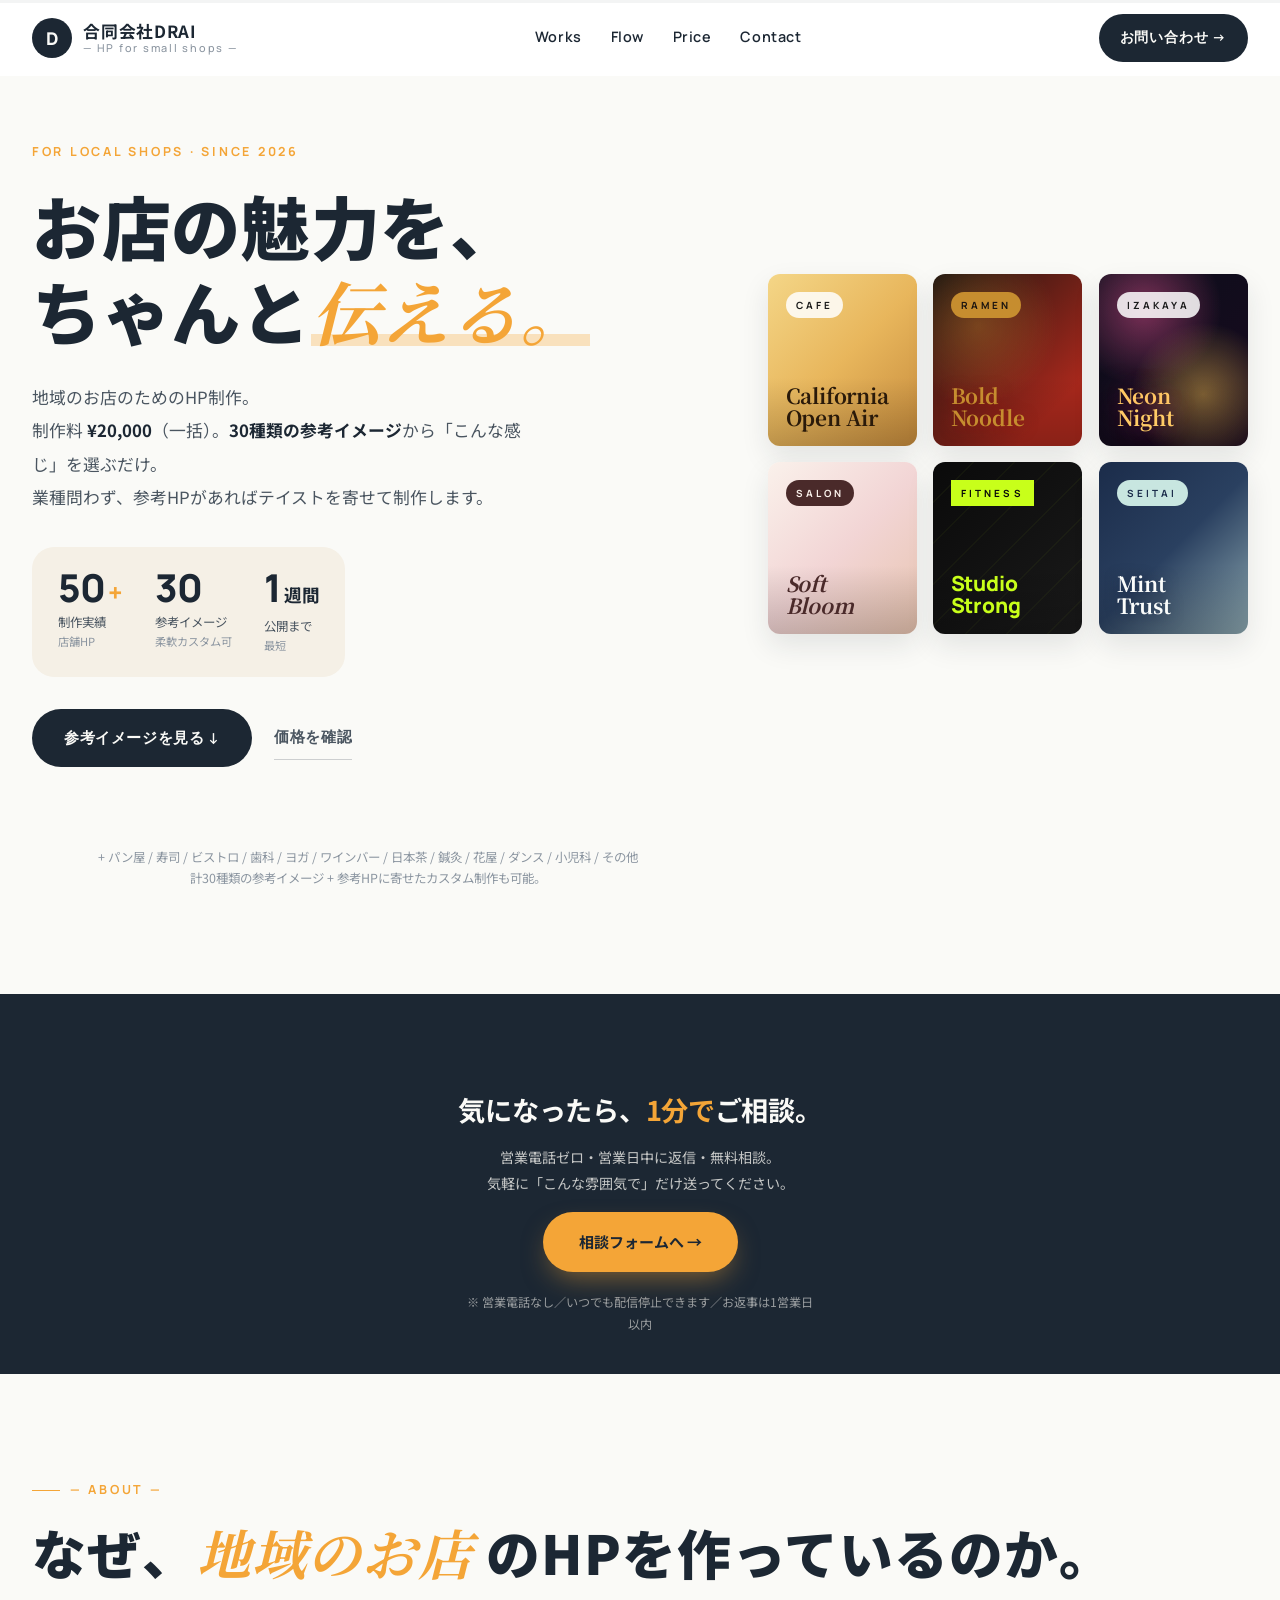
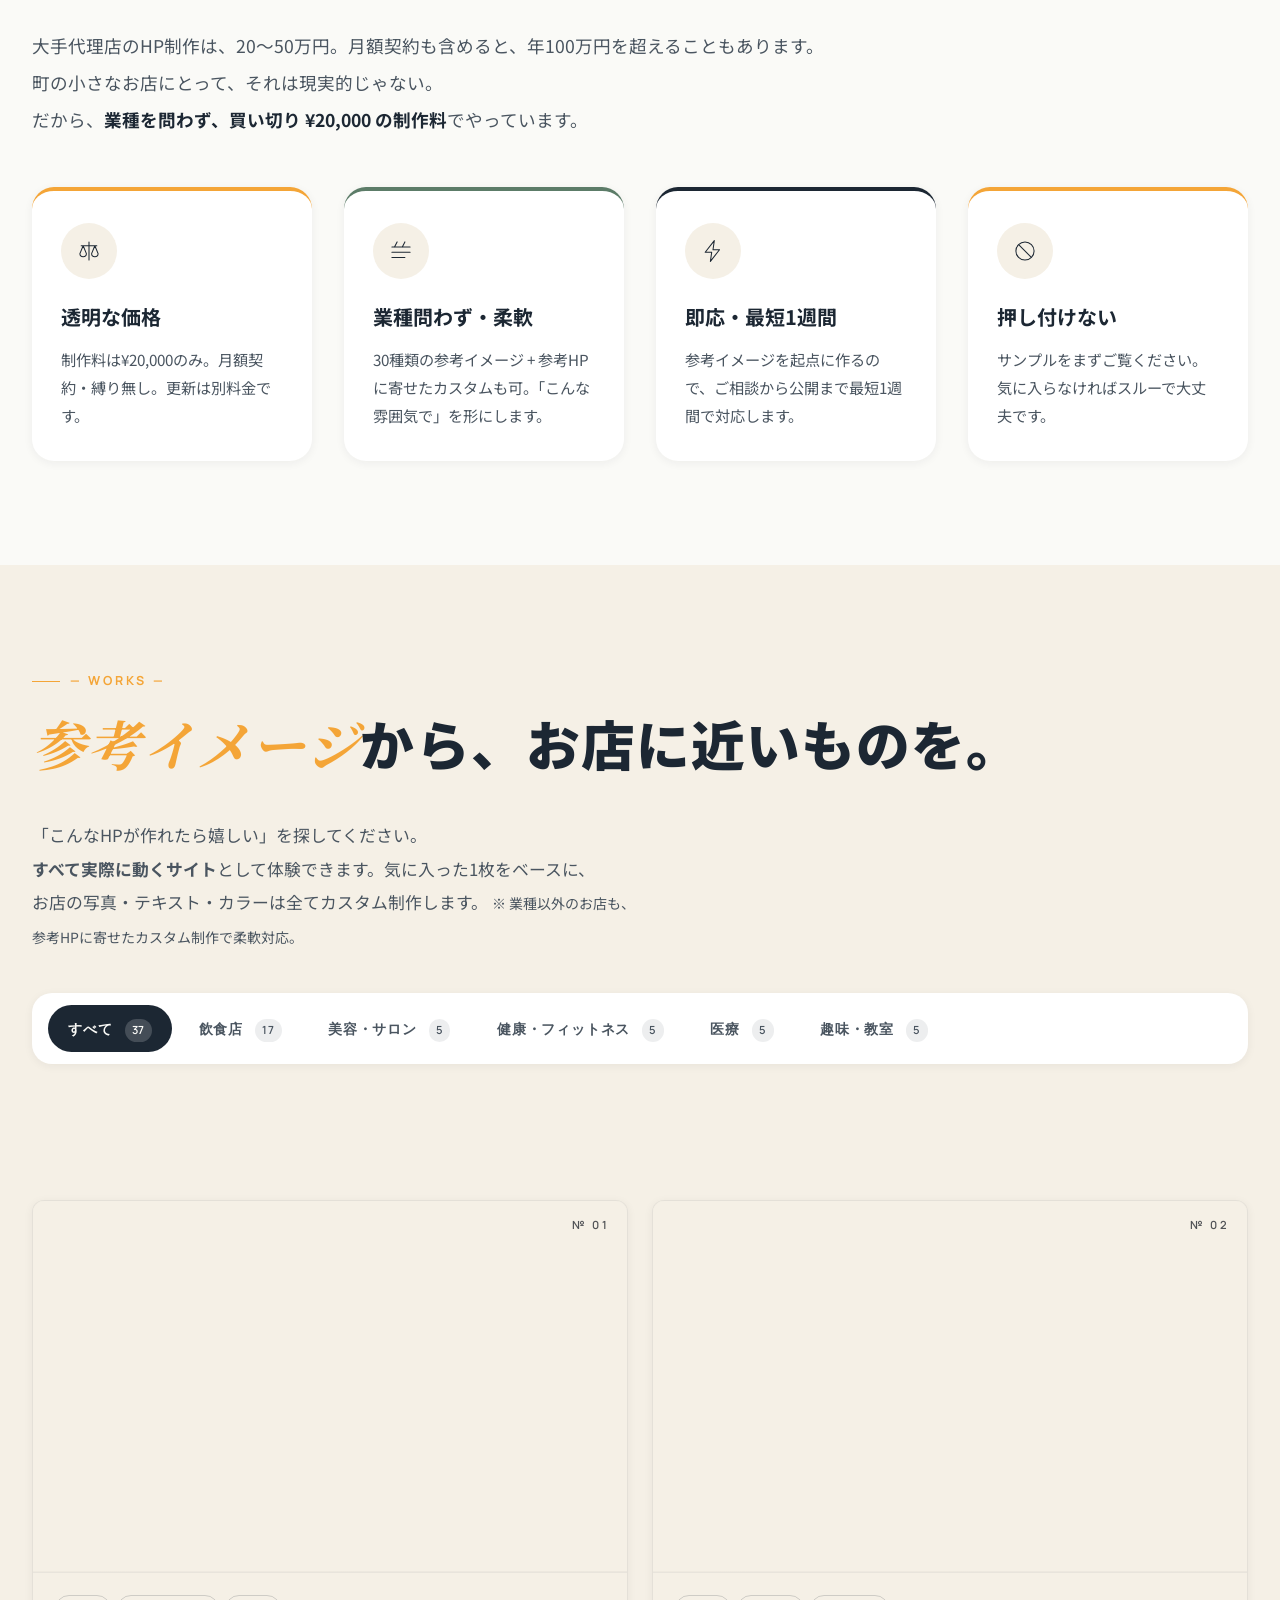
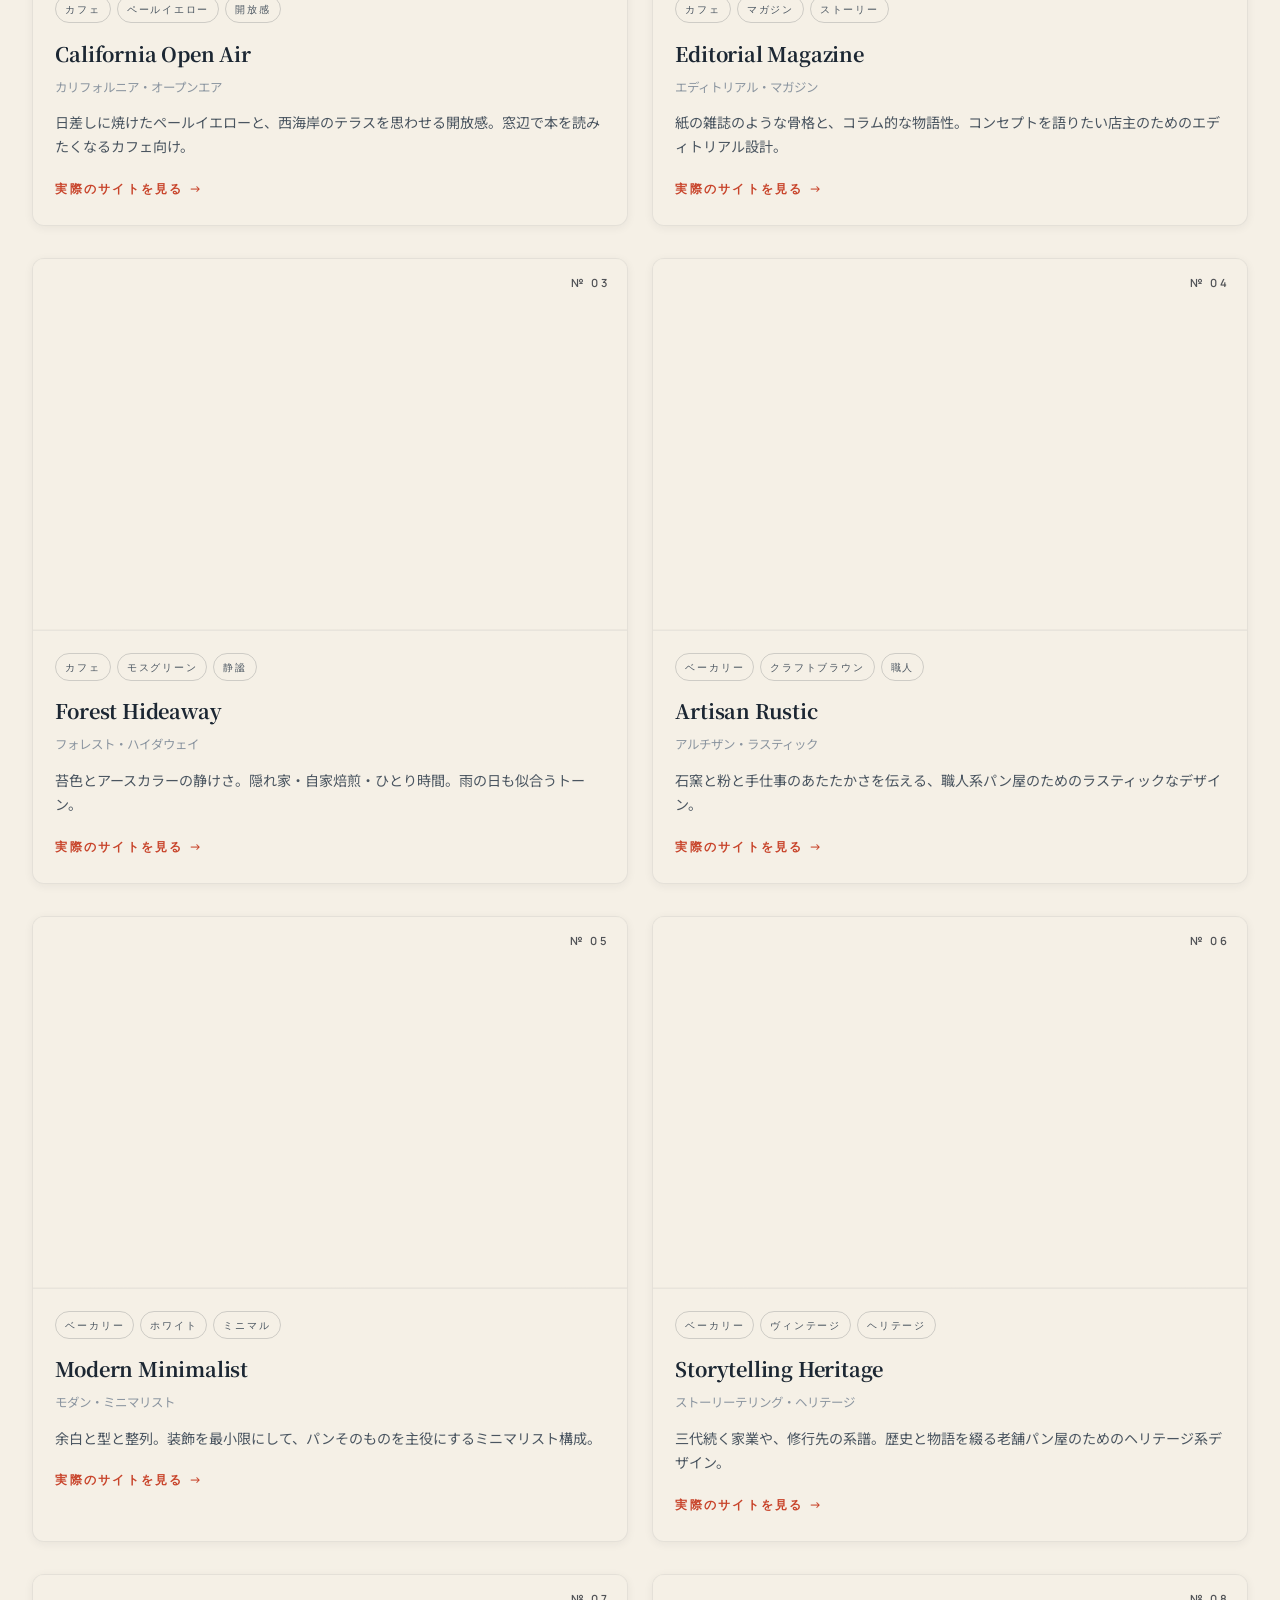
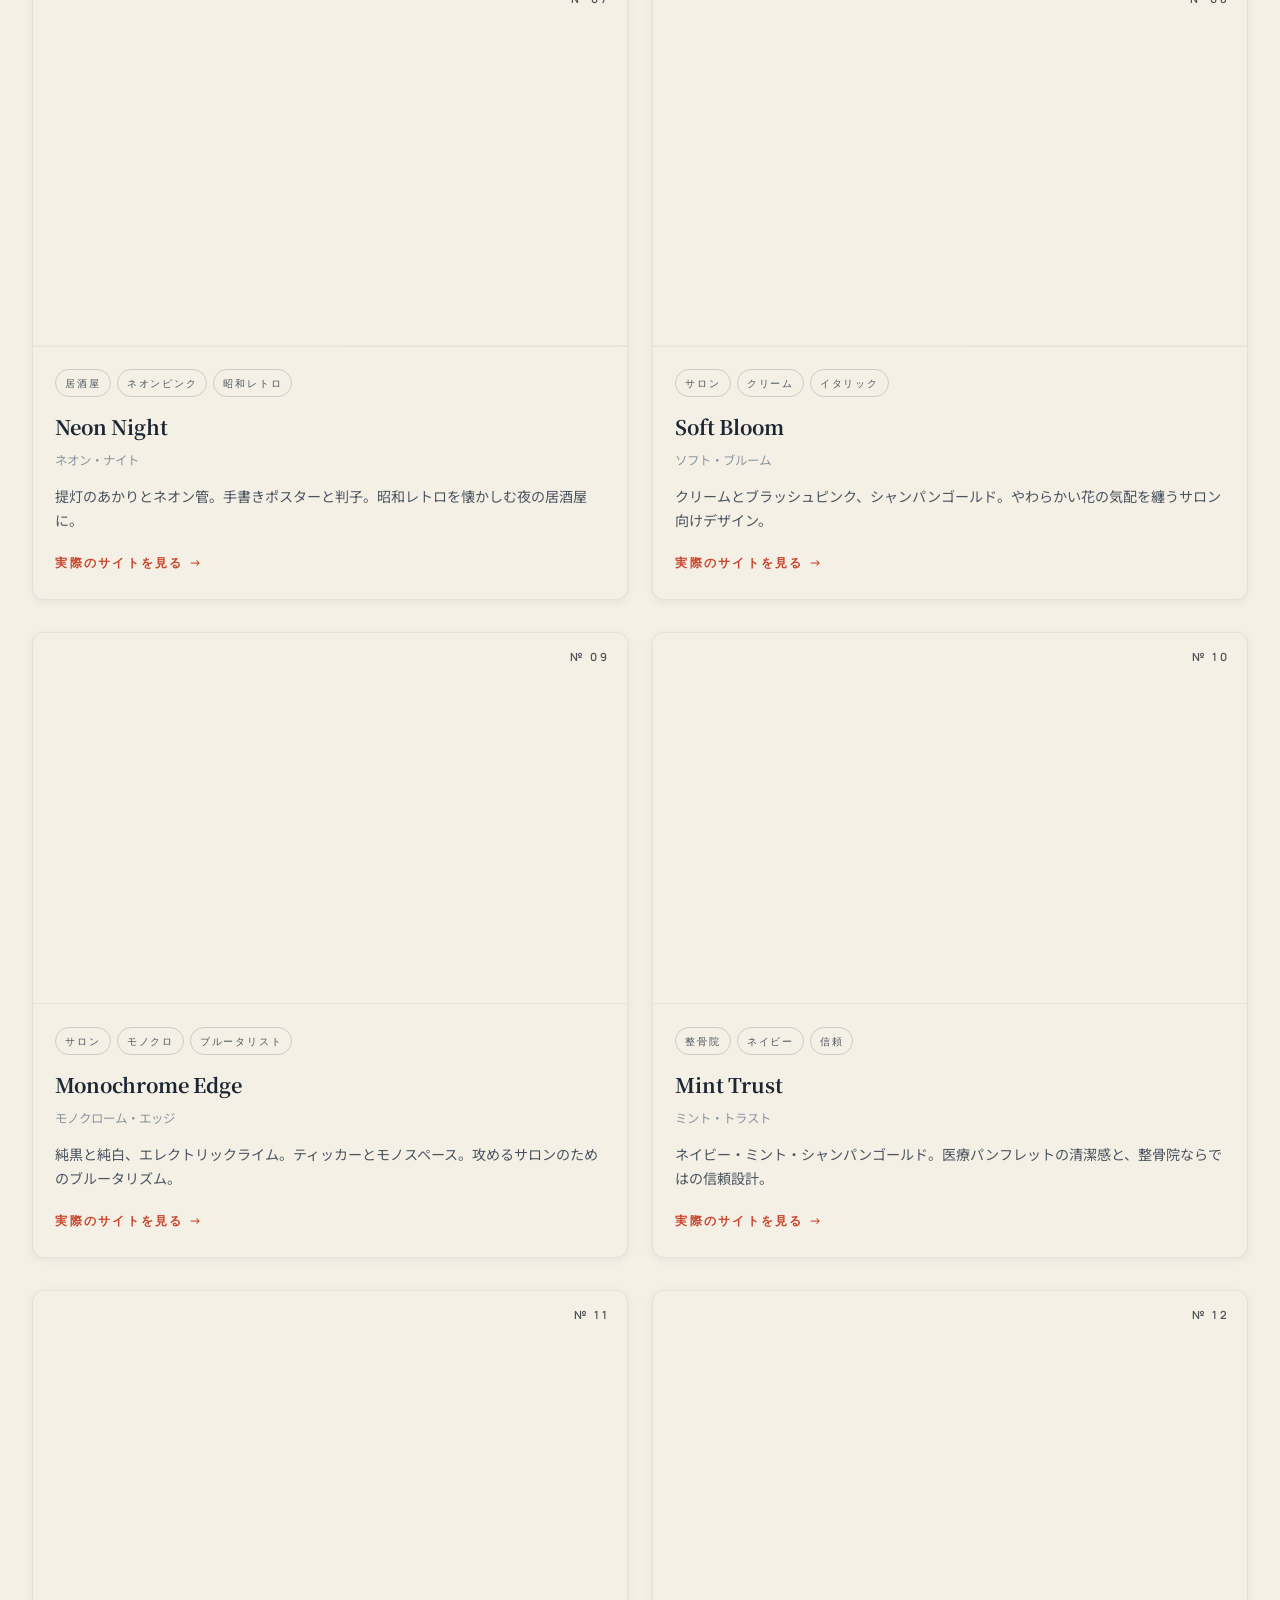
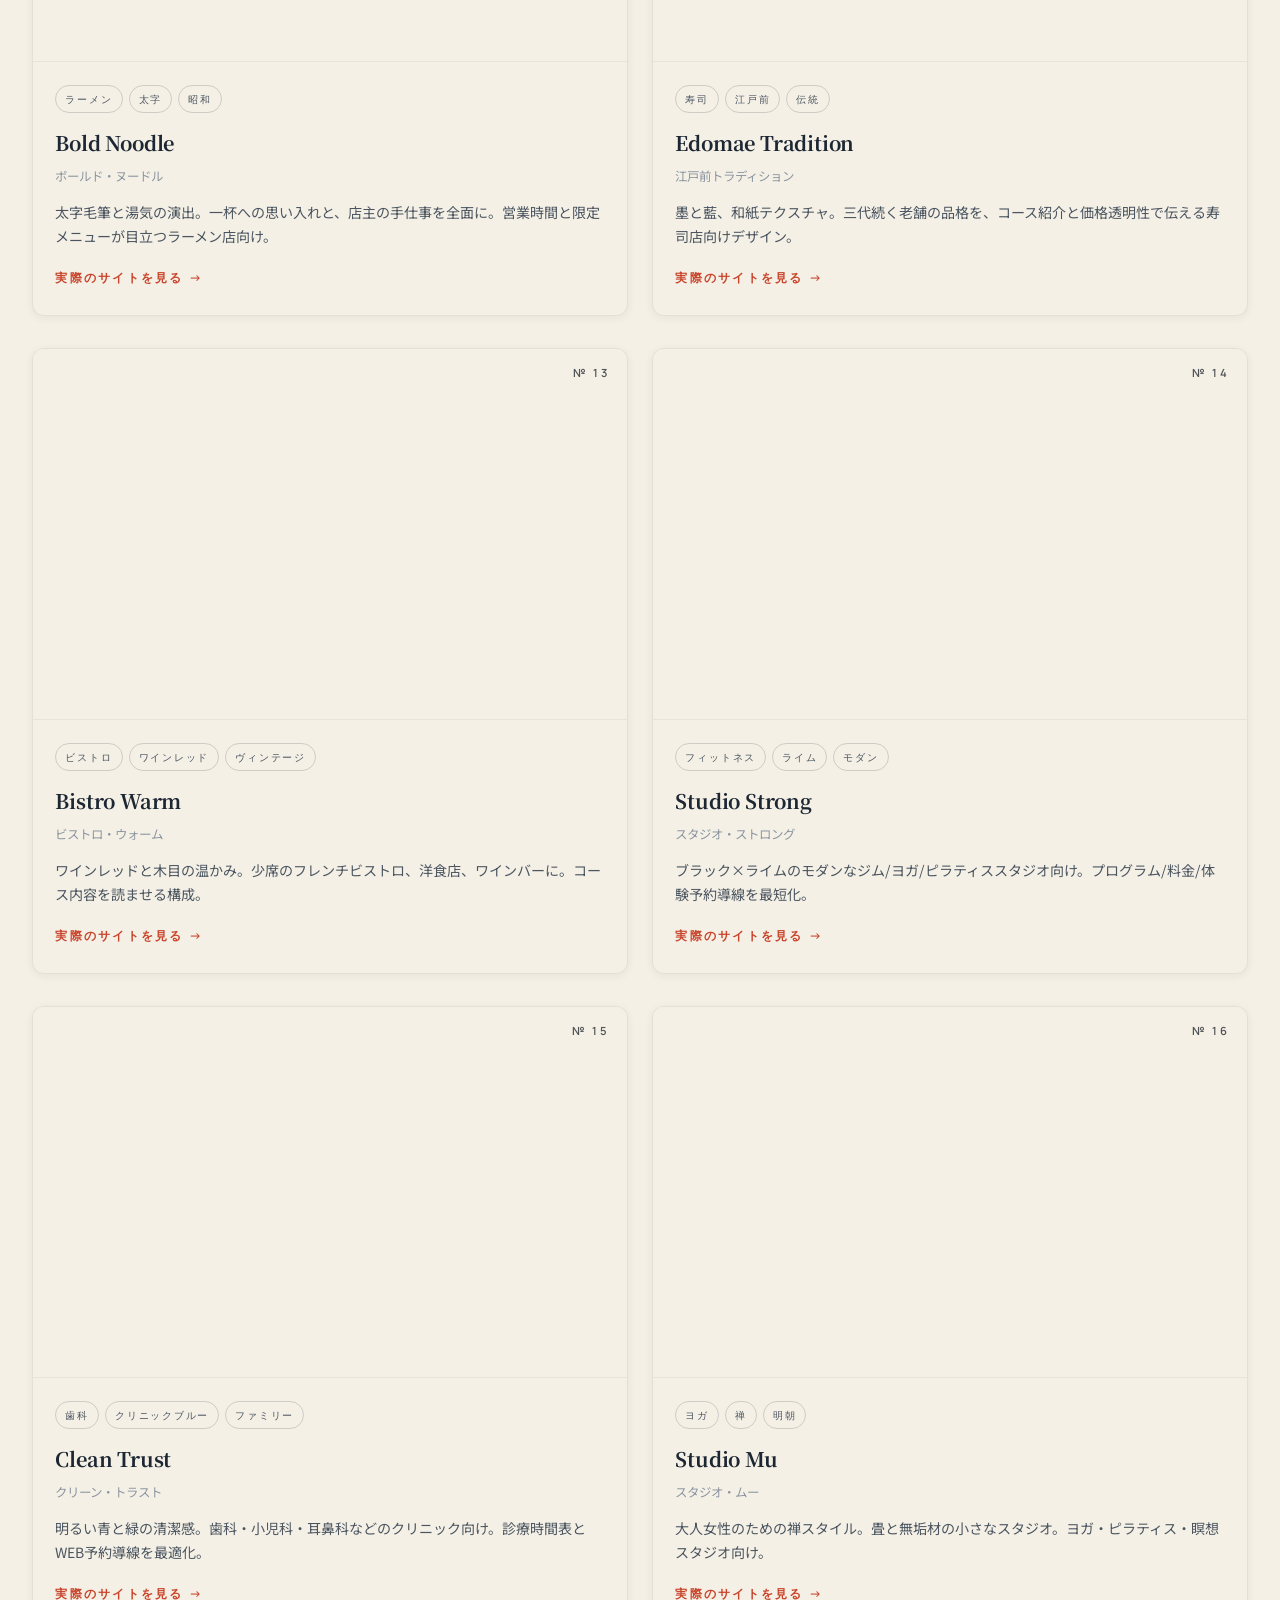
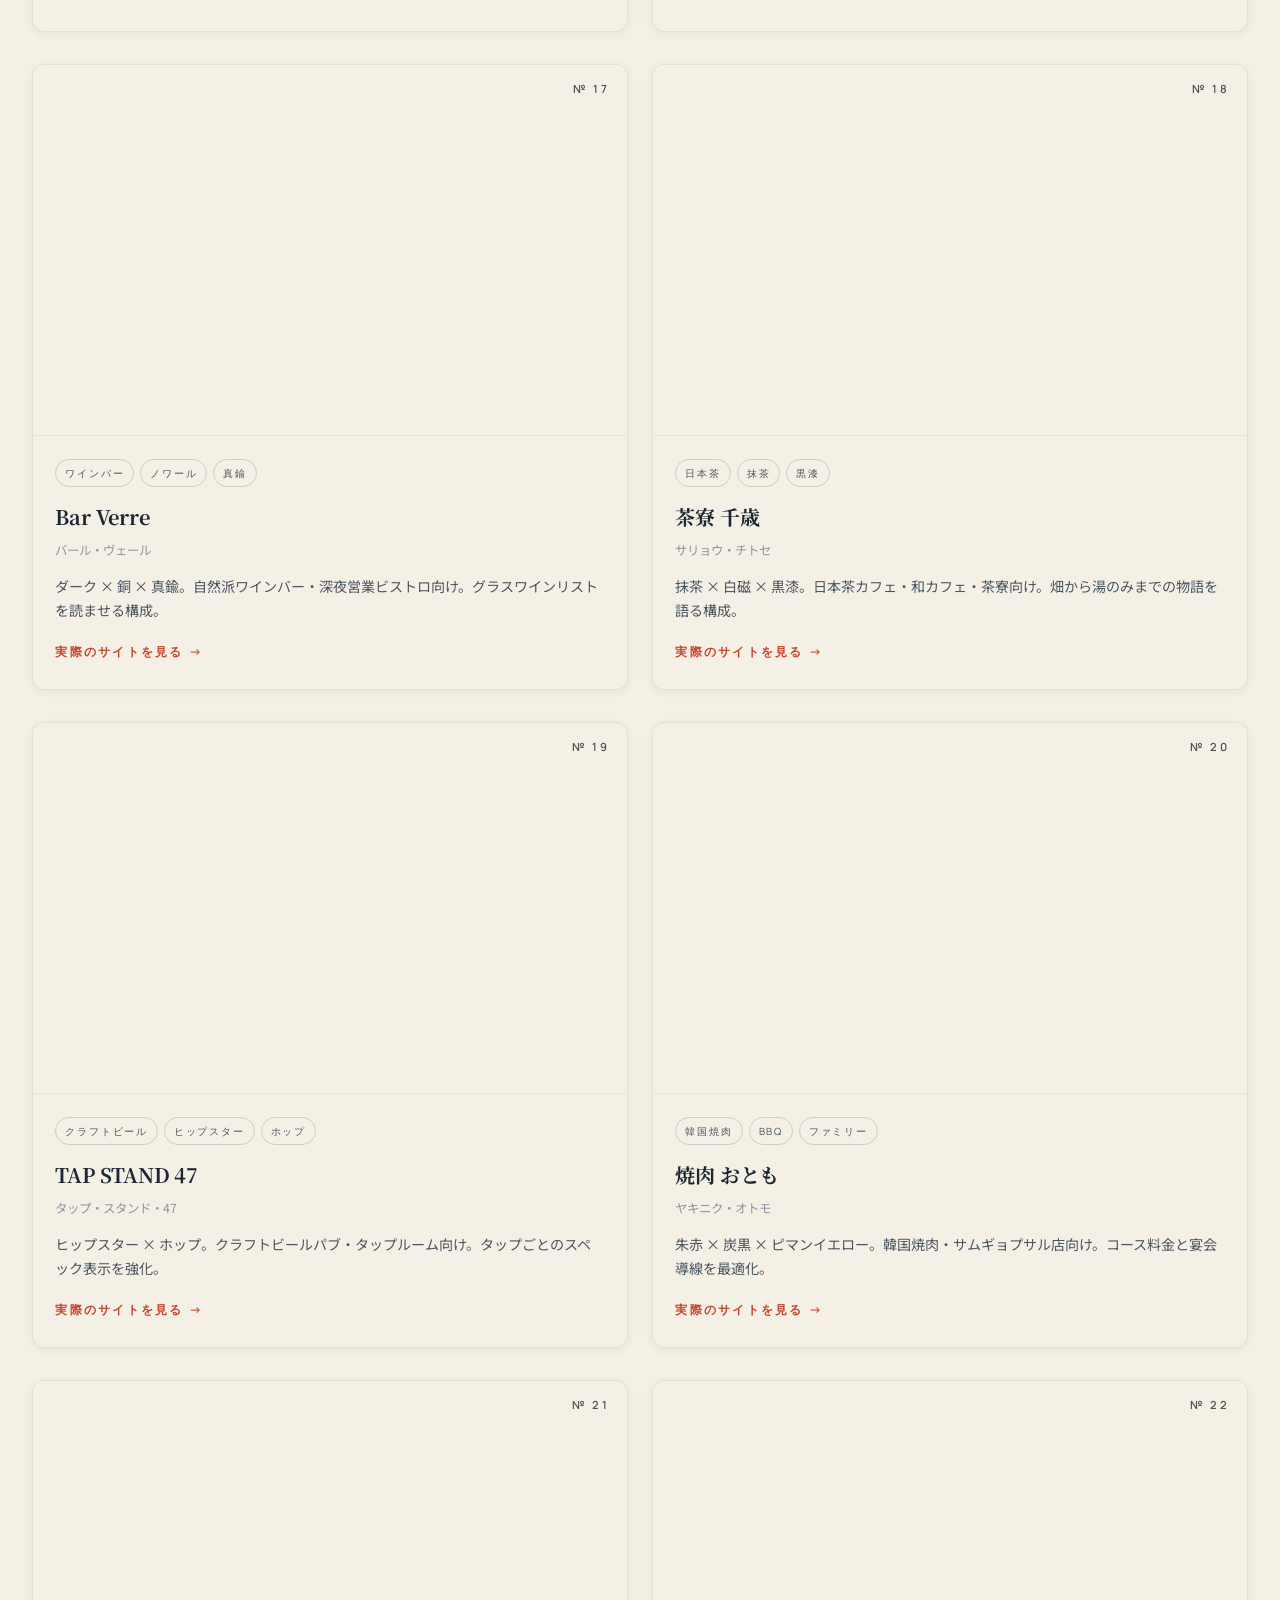
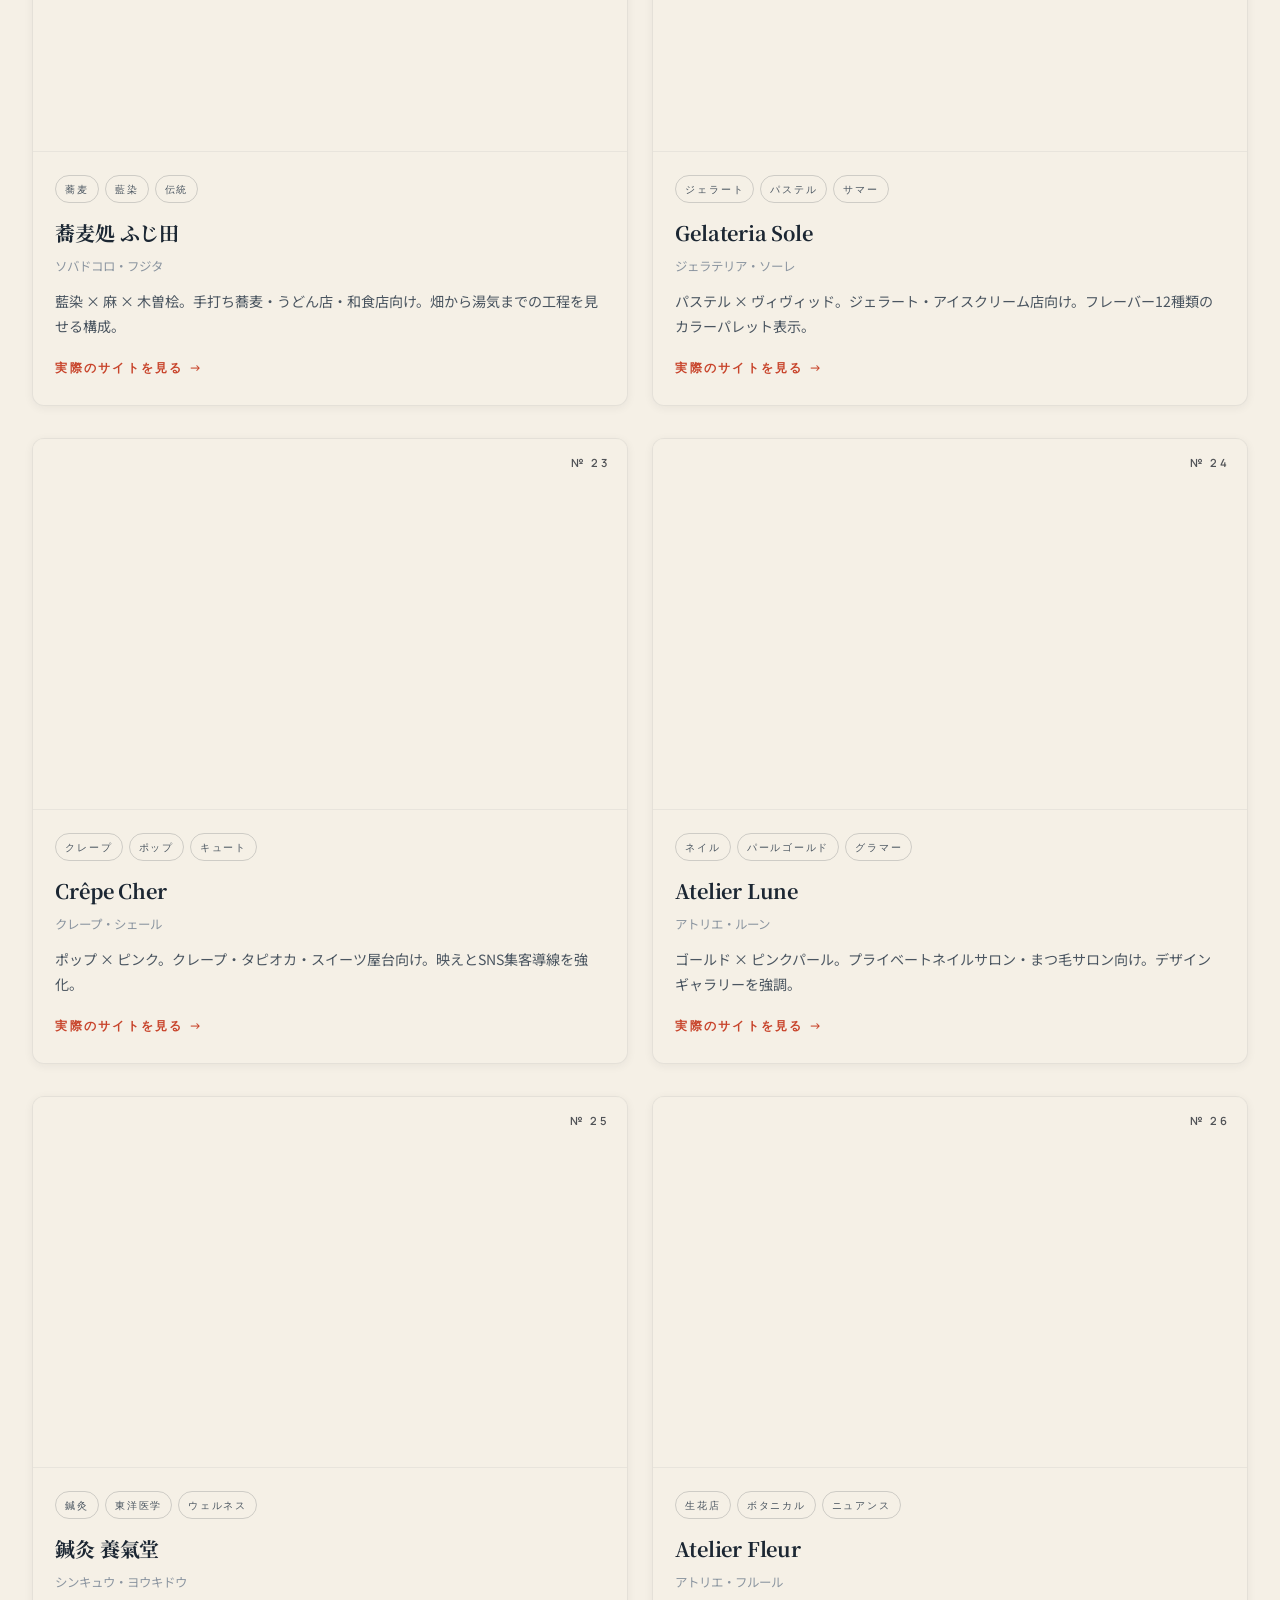
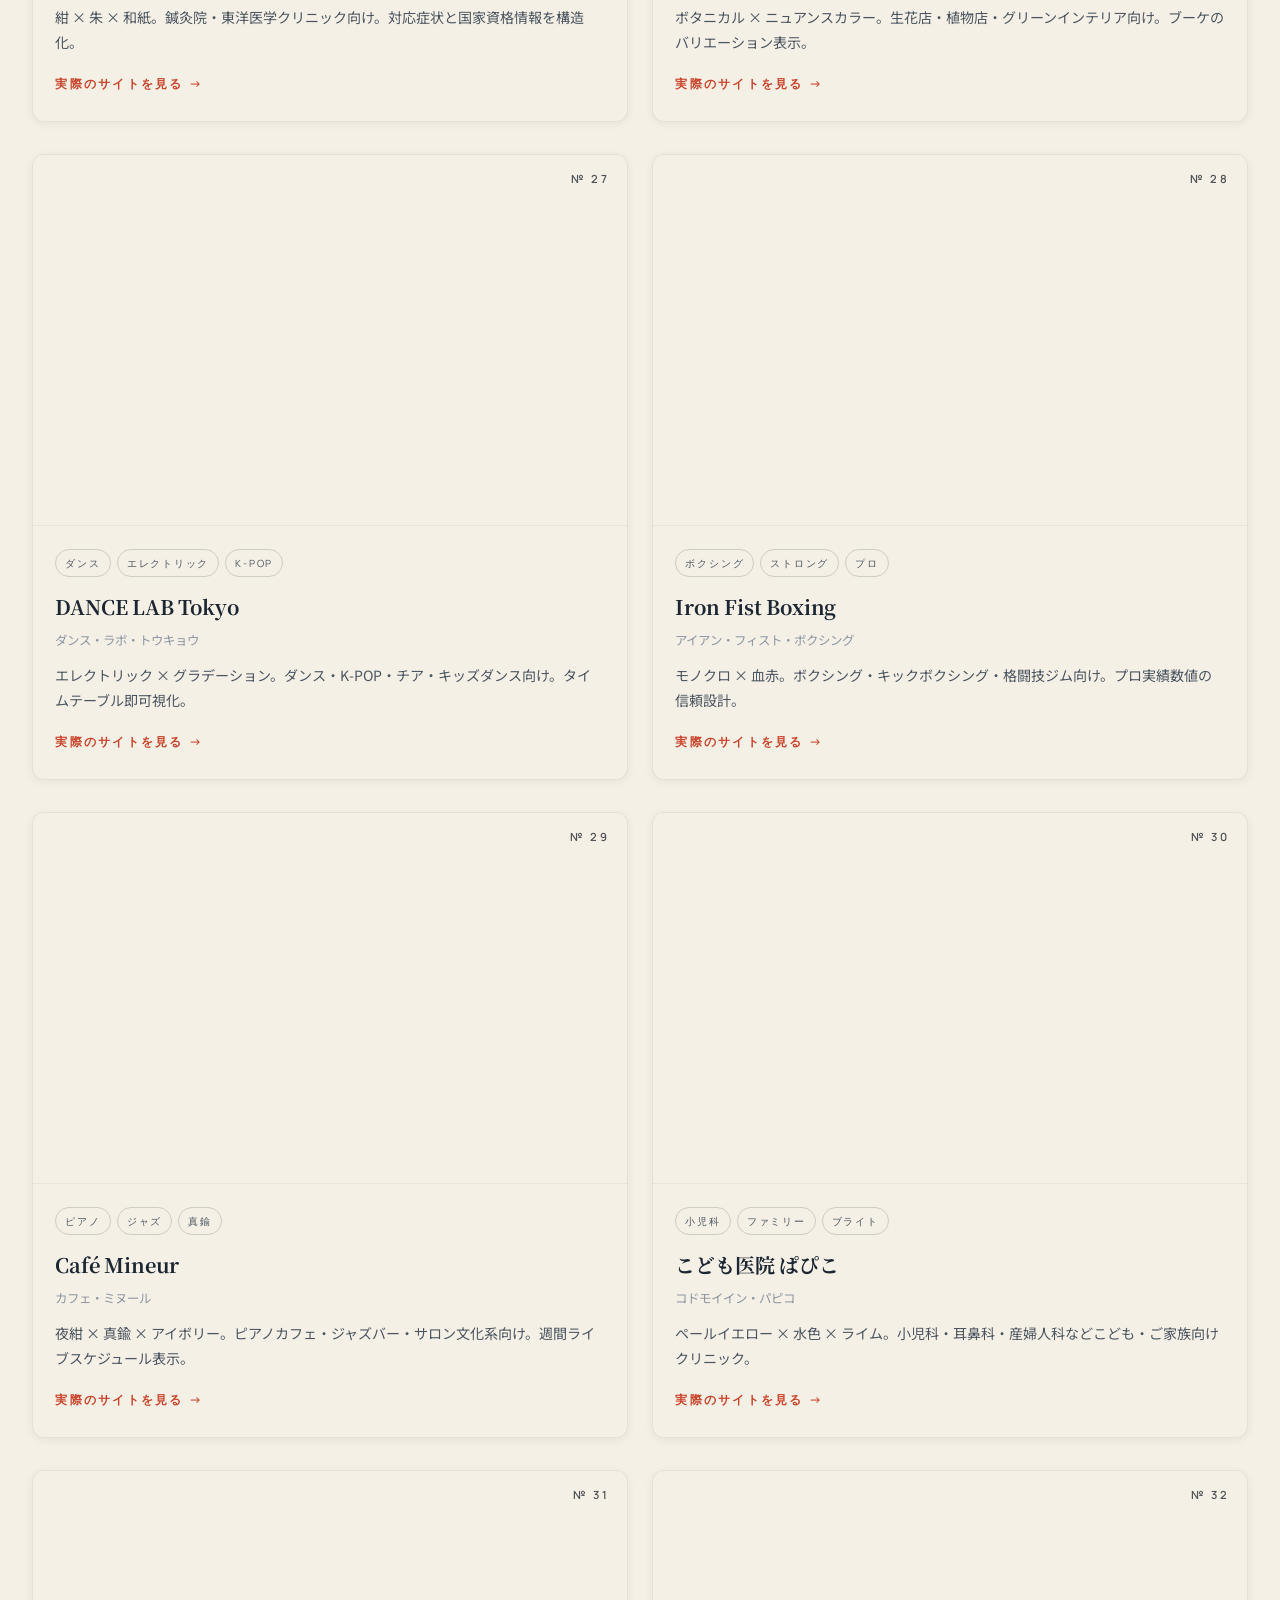
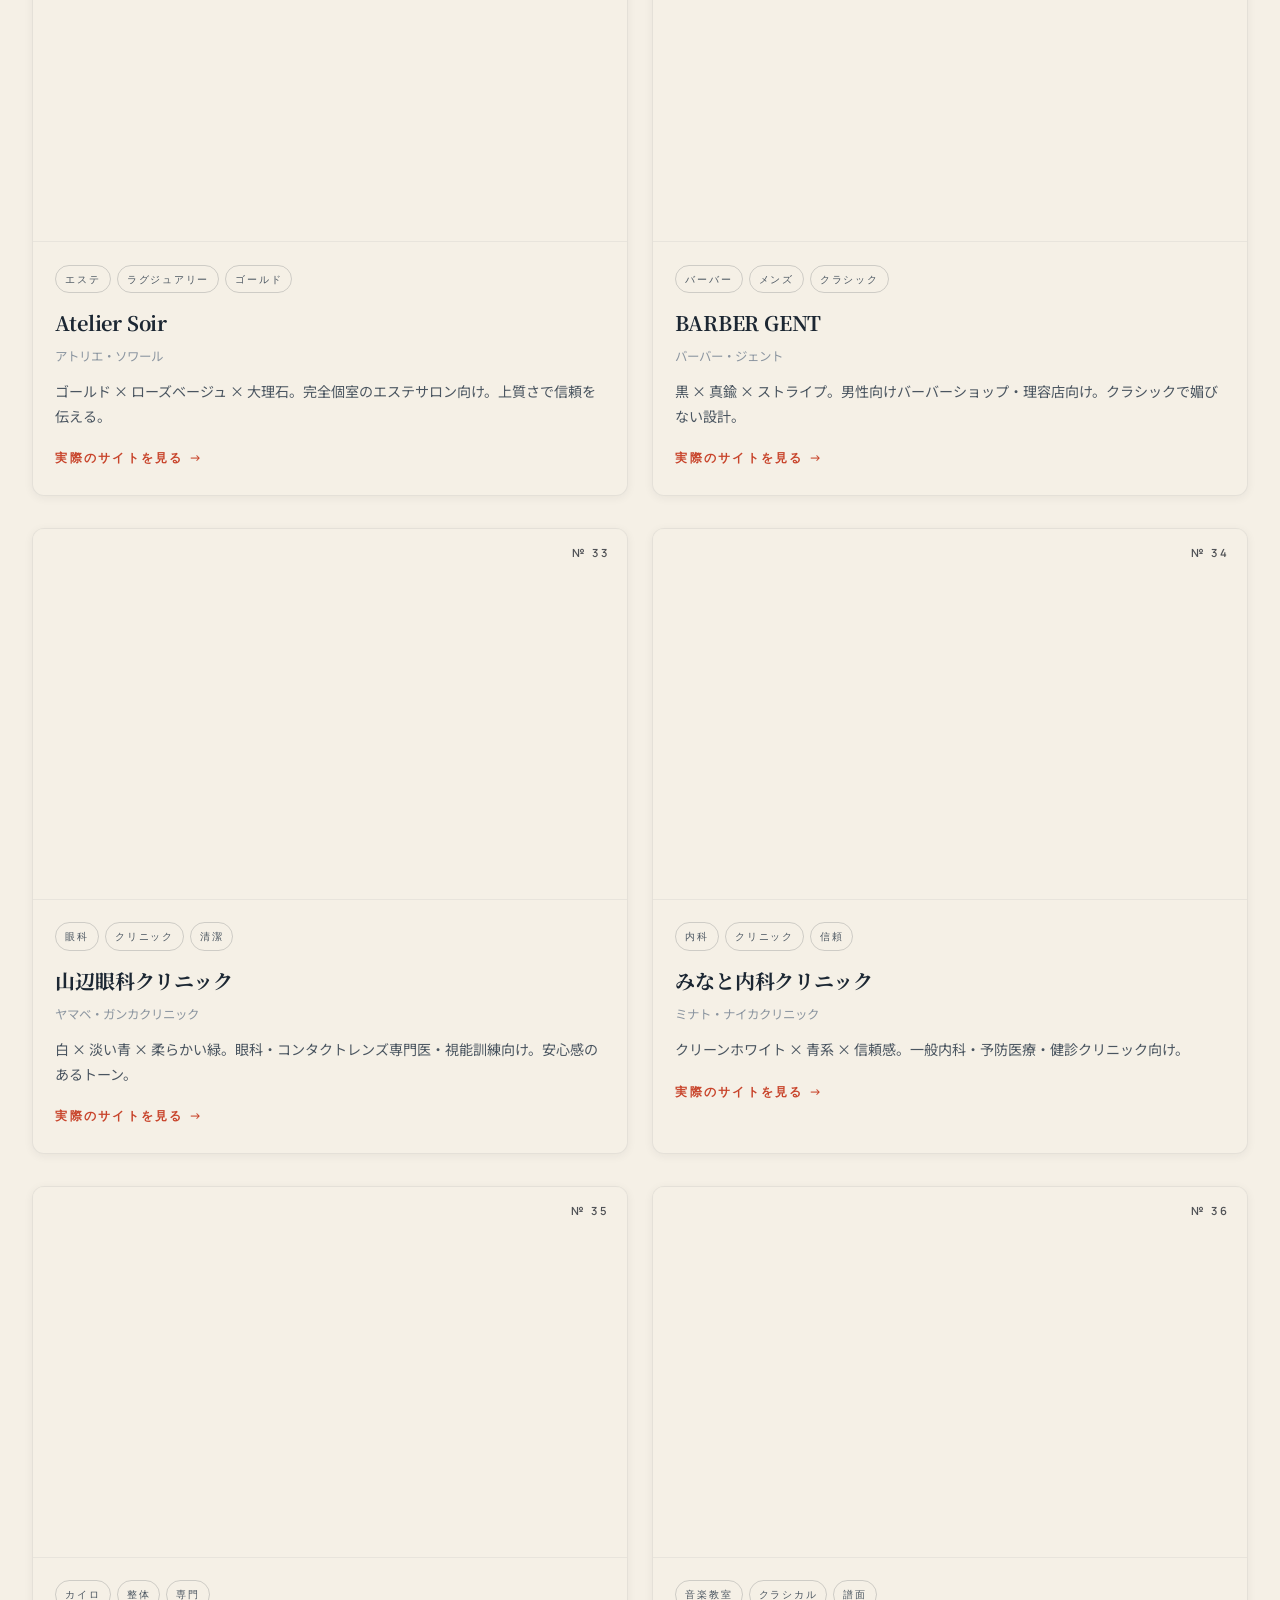
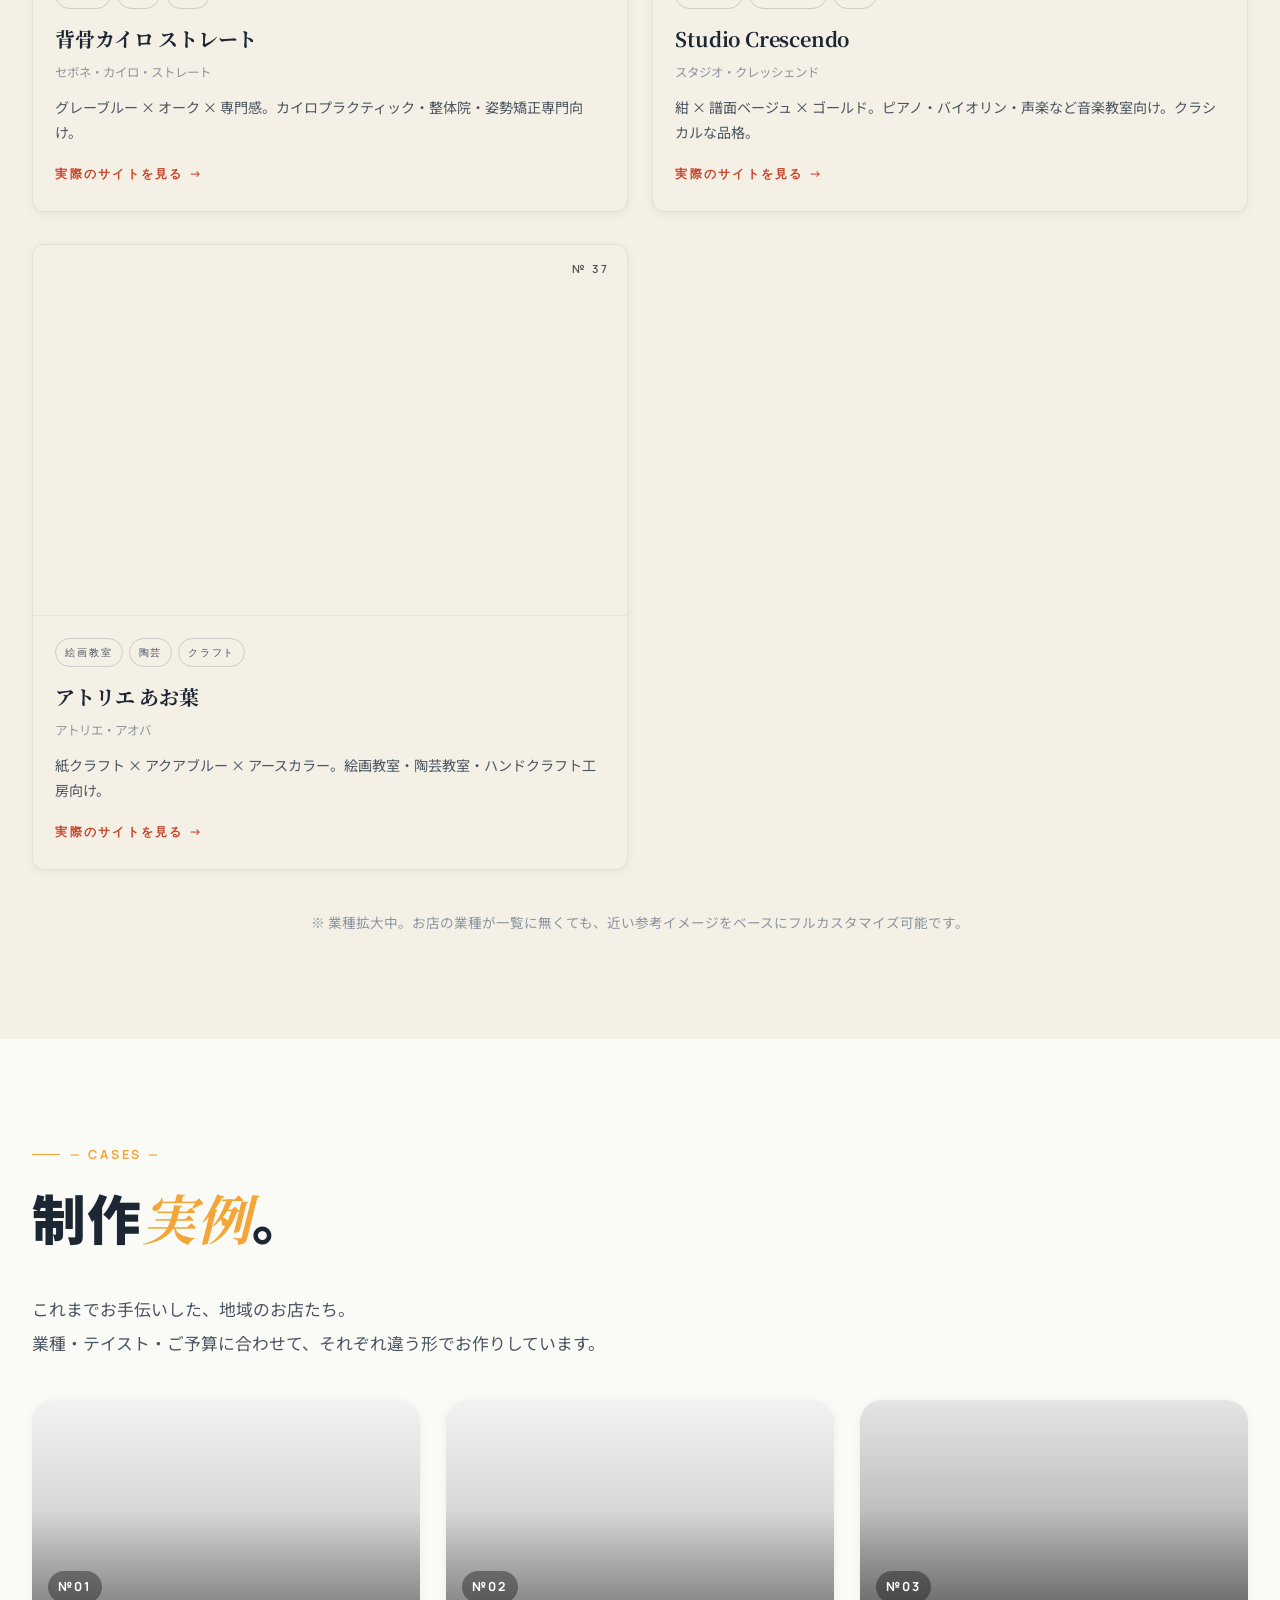
==== commit de5e9492: "Update sales LP 2026-05-12 17:49" ====
--- a/index.html
+++ b/index.html
@@ -197,7 +197,7 @@
   <section class="showcase" id="showcase">
     <div class="container">
       <span class="section-eyebrow">— Works —</span>
-      <h2 class="section-title">30種類の<em>参考イメージ</em>。</h2>
+      <h2 class="section-title"><em>参考イメージ</em>から、お店に近いものを。</h2>
       <p class="section-lead">
         「こんなHPが作れたら嬉しい」を探してください。<br>
         <b>すべて実際に動くサイト</b>として体験できます。気に入った1枚をベースに、<br>
@@ -205,543 +205,539 @@
         <small>※ 業種以外のお店も、参考HPに寄せたカスタム制作で柔軟対応。</small>
       </p>
 
-      <div class="showcase-filter" role="tablist" aria-label="業種フィルタ">
-        <button class="filter-btn active" data-filter="all" role="tab" aria-selected="true">All <span>30</span></button>
-        <button class="filter-btn" data-filter="cafe" role="tab" aria-selected="false">Cafe <span>3</span></button>
-        <button class="filter-btn" data-filter="bakery" role="tab" aria-selected="false">Bakery <span>3</span></button>
-        <button class="filter-btn" data-filter="izakaya" role="tab" aria-selected="false">Izakaya <span>1</span></button>
-        <button class="filter-btn" data-filter="ramen" role="tab" aria-selected="false">Ramen <span>1</span></button>
-        <button class="filter-btn" data-filter="sushi" role="tab" aria-selected="false">Sushi <span>1</span></button>
-        <button class="filter-btn" data-filter="bistro" role="tab" aria-selected="false">Bistro <span>1</span></button>
-        <button class="filter-btn" data-filter="wine" role="tab" aria-selected="false">Wine <span>1</span></button>
-        <button class="filter-btn" data-filter="tea" role="tab" aria-selected="false">Tea <span>1</span></button>
-        <button class="filter-btn" data-filter="craft-beer" role="tab" aria-selected="false">Beer <span>1</span></button>
-        <button class="filter-btn" data-filter="korean-bbq" role="tab" aria-selected="false">Korean <span>1</span></button>
-        <button class="filter-btn" data-filter="soba" role="tab" aria-selected="false">Soba <span>1</span></button>
-        <button class="filter-btn" data-filter="ice-cream" role="tab" aria-selected="false">Gelato <span>1</span></button>
-        <button class="filter-btn" data-filter="crepe" role="tab" aria-selected="false">Crêpe <span>1</span></button>
-        <button class="filter-btn" data-filter="salon" role="tab" aria-selected="false">Salon <span>2</span></button>
-        <button class="filter-btn" data-filter="nail" role="tab" aria-selected="false">Nail <span>1</span></button>
-        <button class="filter-btn" data-filter="seitai" role="tab" aria-selected="false">Seitai <span>1</span></button>
-        <button class="filter-btn" data-filter="acupuncture" role="tab" aria-selected="false">Acupuncture <span>1</span></button>
-        <button class="filter-btn" data-filter="floristry" role="tab" aria-selected="false">Florist <span>1</span></button>
-        <button class="filter-btn" data-filter="yoga" role="tab" aria-selected="false">Yoga <span>1</span></button>
-        <button class="filter-btn" data-filter="fitness" role="tab" aria-selected="false">Fitness <span>1</span></button>
-        <button class="filter-btn" data-filter="dance" role="tab" aria-selected="false">Dance <span>1</span></button>
-        <button class="filter-btn" data-filter="boxing" role="tab" aria-selected="false">Boxing <span>1</span></button>
-        <button class="filter-btn" data-filter="piano" role="tab" aria-selected="false">Piano <span>1</span></button>
-        <button class="filter-btn" data-filter="dental" role="tab" aria-selected="false">Dental <span>1</span></button>
-        <button class="filter-btn" data-filter="pediatric" role="tab" aria-selected="false">Pediatric <span>1</span></button>
+      <!-- 親子フィルタ：第1行（親カテゴリ） / 第2行（子チップ・親選択時のみ表示） -->
+      <div class="showcase-filter-wrap">
+        <!-- 第1行: 親カテゴリ5個 + すべて。件数バッジは JS で動的注入 -->
+        <div class="showcase-filter parent-filter" role="tablist" aria-label="業種フィルタ（大分類）">
+          <button class="filter-btn parent-btn active" data-parent="all" role="tab" aria-selected="true" aria-controls="childFilter">すべて <span class="count" data-count-for="all"></span></button>
+          <button class="filter-btn parent-btn" data-parent="food" role="tab" aria-selected="false" aria-controls="childFilter">飲食店 <span class="count" data-count-for="food"></span></button>
+          <button class="filter-btn parent-btn" data-parent="beauty" role="tab" aria-selected="false" aria-controls="childFilter">美容・サロン <span class="count" data-count-for="beauty"></span></button>
+          <button class="filter-btn parent-btn" data-parent="wellness" role="tab" aria-selected="false" aria-controls="childFilter">健康・フィットネス <span class="count" data-count-for="wellness"></span></button>
+          <button class="filter-btn parent-btn" data-parent="medical" role="tab" aria-selected="false" aria-controls="childFilter">医療 <span class="count" data-count-for="medical"></span></button>
+          <button class="filter-btn parent-btn" data-parent="lifestyle" role="tab" aria-selected="false" aria-controls="childFilter">趣味・教室 <span class="count" data-count-for="lifestyle"></span></button>
+        </div>
+        <!-- 第2行: 子チップ（親クリックで展開・min-height で予約） -->
+        <div class="showcase-filter child-filter" id="childFilter" role="tablist" aria-label="業種フィルタ（小分類）" data-open="false" aria-hidden="true">
+          <!-- JS が親クリックで子チップを動的注入 -->
+        </div>
       </div>
 
       <div class="showcase-grid v2">
 
-        <article class="show-card v2" data-category="cafe" data-slug="cafe-california-open-air">
+        <article class="show-card v2" data-category="cafe" data-parent="food" data-slug="cafe-california-open-air">
           <a class="show-link-overlay" href="https://dai669.github.io/hpdesign-templates/cafe-california-open-air/" target="_blank" rel="noopener" aria-label="California Open Air を実際のサイトで見る"></a>
           <div class="sc-num">№ 01</div>
-          <div class="sc-preview prev-cafe-cali">
-            <span class="sc-eyebrow">Cafe</span>
-            <span class="sc-display">California<br><em>Open Air</em></span>
-            <span class="sc-rule"></span>
-            <span class="sc-meta">Sun-bleached · Pale Yellow · Open</span>
-          </div>
-          <div class="sc-info">
-            <div class="sc-tags"><span>Cafe</span><span>Pale Yellow</span><span>Open Air</span></div>
+          <div class="sc-iframe-wrap">
+            <iframe src="https://dai669.github.io/hpdesign-templates/cafe-california-open-air/" loading="lazy" title="California Open Air プレビュー" tabindex="-1" aria-hidden="true"></iframe>
+          </div>
+          <div class="sc-info">
+            <div class="sc-tags"><span>カフェ</span><span>ペールイエロー</span><span>開放感</span></div>
             <h3>California Open Air <span class="sc-ja">カリフォルニア・オープンエア</span></h3>
             <p>日差しに焼けたペールイエローと、西海岸のテラスを思わせる開放感。窓辺で本を読みたくなるカフェ向け。</p>
             <span class="sc-cta">実際のサイトを見る →</span>
           </div>
         </article>
 
-        <article class="show-card v2" data-category="cafe" data-slug="cafe-editorial-magazine">
+        <article class="show-card v2" data-category="cafe" data-parent="food" data-slug="cafe-editorial-magazine">
           <a class="show-link-overlay" href="https://dai669.github.io/hpdesign-templates/cafe-editorial-magazine/" target="_blank" rel="noopener" aria-label="Editorial Magazine を実際のサイトで見る"></a>
           <div class="sc-num">№ 02</div>
-          <div class="sc-preview prev-cafe-edit">
-            <span class="sc-eyebrow">Cafe / Vol.02</span>
-            <span class="sc-display">Editorial<br><em>Magazine</em></span>
-            <span class="sc-rule"></span>
-            <span class="sc-meta">Print-style · Editorial · Story</span>
-          </div>
-          <div class="sc-info">
-            <div class="sc-tags"><span>Cafe</span><span>Magazine Grid</span><span>Storytelling</span></div>
+          <div class="sc-iframe-wrap">
+            <iframe src="https://dai669.github.io/hpdesign-templates/cafe-editorial-magazine/" loading="lazy" title="Editorial Magazine プレビュー" tabindex="-1" aria-hidden="true"></iframe>
+          </div>
+          <div class="sc-info">
+            <div class="sc-tags"><span>カフェ</span><span>マガジン</span><span>ストーリー</span></div>
             <h3>Editorial Magazine <span class="sc-ja">エディトリアル・マガジン</span></h3>
             <p>紙の雑誌のような骨格と、コラム的な物語性。コンセプトを語りたい店主のためのエディトリアル設計。</p>
             <span class="sc-cta">実際のサイトを見る →</span>
           </div>
         </article>
 
-        <article class="show-card v2" data-category="cafe" data-slug="cafe-forest-hideaway">
+        <article class="show-card v2" data-category="cafe" data-parent="food" data-slug="cafe-forest-hideaway">
           <a class="show-link-overlay" href="https://dai669.github.io/hpdesign-templates/cafe-forest-hideaway/" target="_blank" rel="noopener" aria-label="Forest Hideaway を実際のサイトで見る"></a>
           <div class="sc-num">№ 03</div>
-          <div class="sc-preview prev-cafe-forest">
-            <span class="sc-eyebrow">Cafe</span>
-            <span class="sc-display">Forest<br><em>Hideaway</em></span>
-            <span class="sc-rule"></span>
-            <span class="sc-meta">Mossy quiet · Earth tone · Solo</span>
-          </div>
-          <div class="sc-info">
-            <div class="sc-tags"><span>Cafe</span><span>Moss Green</span><span>Quiet</span></div>
+          <div class="sc-iframe-wrap">
+            <iframe src="https://dai669.github.io/hpdesign-templates/cafe-forest-hideaway/" loading="lazy" title="Forest Hideaway プレビュー" tabindex="-1" aria-hidden="true"></iframe>
+          </div>
+          <div class="sc-info">
+            <div class="sc-tags"><span>カフェ</span><span>モスグリーン</span><span>静謐</span></div>
             <h3>Forest Hideaway <span class="sc-ja">フォレスト・ハイダウェイ</span></h3>
             <p>苔色とアースカラーの静けさ。隠れ家・自家焙煎・ひとり時間。雨の日も似合うトーン。</p>
             <span class="sc-cta">実際のサイトを見る →</span>
           </div>
         </article>
 
-        <article class="show-card v2" data-category="bakery" data-slug="bakery-artisan-rustic">
+        <article class="show-card v2" data-category="bakery" data-parent="food" data-slug="bakery-artisan-rustic">
           <a class="show-link-overlay" href="https://dai669.github.io/hpdesign-templates/bakery-artisan-rustic/" target="_blank" rel="noopener" aria-label="Artisan Rustic を実際のサイトで見る"></a>
           <div class="sc-num">№ 04</div>
-          <div class="sc-preview prev-bakery-rustic">
-            <span class="sc-eyebrow">Bakery</span>
-            <span class="sc-display">Artisan<br><em>Rustic</em></span>
-            <span class="sc-rule"></span>
-            <span class="sc-meta">Hand-warm · Kraft · Stone-oven</span>
-          </div>
-          <div class="sc-info">
-            <div class="sc-tags"><span>Bakery</span><span>Kraft Brown</span><span>Artisan</span></div>
+          <div class="sc-iframe-wrap">
+            <iframe src="https://dai669.github.io/hpdesign-templates/bakery-artisan-rustic/" loading="lazy" title="Artisan Rustic プレビュー" tabindex="-1" aria-hidden="true"></iframe>
+          </div>
+          <div class="sc-info">
+            <div class="sc-tags"><span>ベーカリー</span><span>クラフトブラウン</span><span>職人</span></div>
             <h3>Artisan Rustic <span class="sc-ja">アルチザン・ラスティック</span></h3>
             <p>石窯と粉と手仕事のあたたかさを伝える、職人系パン屋のためのラスティックなデザイン。</p>
             <span class="sc-cta">実際のサイトを見る →</span>
           </div>
         </article>
 
-        <article class="show-card v2" data-category="bakery" data-slug="bakery-modern-minimalist">
+        <article class="show-card v2" data-category="bakery" data-parent="food" data-slug="bakery-modern-minimalist">
           <a class="show-link-overlay" href="https://dai669.github.io/hpdesign-templates/bakery-modern-minimalist/" target="_blank" rel="noopener" aria-label="Modern Minimalist を実際のサイトで見る"></a>
           <div class="sc-num">№ 05</div>
-          <div class="sc-preview prev-bakery-min">
-            <span class="sc-eyebrow">Bakery</span>
-            <span class="sc-display">Modern<br><em>Minimalist</em></span>
-            <span class="sc-rule"></span>
-            <span class="sc-meta">White space · Sans-serif · Pure</span>
-          </div>
-          <div class="sc-info">
-            <div class="sc-tags"><span>Bakery</span><span>White</span><span>Minimal</span></div>
+          <div class="sc-iframe-wrap">
+            <iframe src="https://dai669.github.io/hpdesign-templates/bakery-modern-minimalist/" loading="lazy" title="Modern Minimalist プレビュー" tabindex="-1" aria-hidden="true"></iframe>
+          </div>
+          <div class="sc-info">
+            <div class="sc-tags"><span>ベーカリー</span><span>ホワイト</span><span>ミニマル</span></div>
             <h3>Modern Minimalist <span class="sc-ja">モダン・ミニマリスト</span></h3>
             <p>余白と型と整列。装飾を最小限にして、パンそのものを主役にするミニマリスト構成。</p>
             <span class="sc-cta">実際のサイトを見る →</span>
           </div>
         </article>
 
-        <article class="show-card v2" data-category="bakery" data-slug="bakery-storytelling-heritage">
+        <article class="show-card v2" data-category="bakery" data-parent="food" data-slug="bakery-storytelling-heritage">
           <a class="show-link-overlay" href="https://dai669.github.io/hpdesign-templates/bakery-storytelling-heritage/" target="_blank" rel="noopener" aria-label="Storytelling Heritage を実際のサイトで見る"></a>
           <div class="sc-num">№ 06</div>
-          <div class="sc-preview prev-bakery-heri">
-            <span class="sc-eyebrow">Bakery / Heritage</span>
-            <span class="sc-display">Storytelling<br><em>Heritage</em></span>
-            <span class="sc-rule"></span>
-            <span class="sc-meta">Family tale · Bordeaux · Brass</span>
-          </div>
-          <div class="sc-info">
-            <div class="sc-tags"><span>Bakery</span><span>Vintage</span><span>Heritage</span></div>
+          <div class="sc-iframe-wrap">
+            <iframe src="https://dai669.github.io/hpdesign-templates/bakery-storytelling-heritage/" loading="lazy" title="Storytelling Heritage プレビュー" tabindex="-1" aria-hidden="true"></iframe>
+          </div>
+          <div class="sc-info">
+            <div class="sc-tags"><span>ベーカリー</span><span>ヴィンテージ</span><span>ヘリテージ</span></div>
             <h3>Storytelling Heritage <span class="sc-ja">ストーリーテリング・ヘリテージ</span></h3>
             <p>三代続く家業や、修行先の系譜。歴史と物語を綴る老舗パン屋のためのヘリテージ系デザイン。</p>
             <span class="sc-cta">実際のサイトを見る →</span>
           </div>
         </article>
 
-        <article class="show-card v2" data-category="izakaya" data-slug="izakaya-neon-night">
+        <article class="show-card v2" data-category="izakaya" data-parent="food" data-slug="izakaya-neon-night">
           <a class="show-link-overlay" href="https://dai669.github.io/hpdesign-templates/izakaya-neon-night/" target="_blank" rel="noopener" aria-label="Neon Night を実際のサイトで見る"></a>
           <div class="sc-num">№ 07</div>
-          <div class="sc-preview prev-izakaya">
-            <span class="sc-eyebrow">居酒屋 · IZAKAYA</span>
-            <span class="sc-display jp">ネオン<br><em>夜更け</em></span>
-            <span class="sc-rule"></span>
-            <span class="sc-meta">Showa-retro · 提灯 · 夜</span>
-          </div>
-          <div class="sc-info">
-            <div class="sc-tags"><span>Izakaya</span><span>Neon Pink</span><span>Showa</span></div>
+          <div class="sc-iframe-wrap">
+            <iframe src="https://dai669.github.io/hpdesign-templates/izakaya-neon-night/" loading="lazy" title="Neon Night プレビュー" tabindex="-1" aria-hidden="true"></iframe>
+          </div>
+          <div class="sc-info">
+            <div class="sc-tags"><span>居酒屋</span><span>ネオンピンク</span><span>昭和レトロ</span></div>
             <h3>Neon Night <span class="sc-ja">ネオン・ナイト</span></h3>
             <p>提灯のあかりとネオン管。手書きポスターと判子。昭和レトロを懐かしむ夜の居酒屋に。</p>
             <span class="sc-cta">実際のサイトを見る →</span>
           </div>
         </article>
 
-        <article class="show-card v2" data-category="salon" data-slug="salon-soft-bloom">
+        <article class="show-card v2" data-category="salon" data-parent="beauty" data-slug="salon-soft-bloom">
           <a class="show-link-overlay" href="https://dai669.github.io/hpdesign-templates/salon-soft-bloom/" target="_blank" rel="noopener" aria-label="Soft Bloom を実際のサイトで見る"></a>
           <div class="sc-num">№ 08</div>
-          <div class="sc-preview prev-salon-bloom">
-            <span class="sc-eyebrow">Salon</span>
-            <span class="sc-display"><em>Soft</em><br>Bloom.</span>
-            <span class="sc-rule"></span>
-            <span class="sc-meta">Pastel · Cream · Italic Serif</span>
-          </div>
-          <div class="sc-info">
-            <div class="sc-tags"><span>Salon</span><span>Cream</span><span>Italic Serif</span></div>
+          <div class="sc-iframe-wrap">
+            <iframe src="https://dai669.github.io/hpdesign-templates/salon-soft-bloom/" loading="lazy" title="Soft Bloom プレビュー" tabindex="-1" aria-hidden="true"></iframe>
+          </div>
+          <div class="sc-info">
+            <div class="sc-tags"><span>サロン</span><span>クリーム</span><span>イタリック</span></div>
             <h3>Soft Bloom <span class="sc-ja">ソフト・ブルーム</span></h3>
             <p>クリームとブラッシュピンク、シャンパンゴールド。やわらかい花の気配を纏うサロン向けデザイン。</p>
             <span class="sc-cta">実際のサイトを見る →</span>
           </div>
         </article>
 
-        <article class="show-card v2" data-category="salon" data-slug="salon-monochrome-edge">
+        <article class="show-card v2" data-category="salon" data-parent="beauty" data-slug="salon-monochrome-edge">
           <a class="show-link-overlay" href="https://dai669.github.io/hpdesign-templates/salon-monochrome-edge/" target="_blank" rel="noopener" aria-label="Monochrome Edge を実際のサイトで見る"></a>
           <div class="sc-num">№ 09</div>
-          <div class="sc-preview prev-salon-mono">
-            <span class="sc-eyebrow">Salon / №09</span>
-            <span class="sc-display mono">MONOCHROME<br><em>EDGE</em></span>
-            <span class="sc-rule"></span>
-            <span class="sc-meta">Brutalist · Lime accent · Mono</span>
-          </div>
-          <div class="sc-info">
-            <div class="sc-tags"><span>Salon</span><span>Mono</span><span>Brutalist</span></div>
+          <div class="sc-iframe-wrap">
+            <iframe src="https://dai669.github.io/hpdesign-templates/salon-monochrome-edge/" loading="lazy" title="Monochrome Edge プレビュー" tabindex="-1" aria-hidden="true"></iframe>
+          </div>
+          <div class="sc-info">
+            <div class="sc-tags"><span>サロン</span><span>モノクロ</span><span>ブルータリスト</span></div>
             <h3>Monochrome Edge <span class="sc-ja">モノクローム・エッジ</span></h3>
             <p>純黒と純白、エレクトリックライム。ティッカーとモノスペース。攻めるサロンのためのブルータリズム。</p>
             <span class="sc-cta">実際のサイトを見る →</span>
           </div>
         </article>
 
-        <article class="show-card v2" data-category="seitai" data-slug="seitai-mint-trust">
+        <article class="show-card v2" data-category="seitai" data-parent="wellness" data-slug="seitai-mint-trust">
           <a class="show-link-overlay" href="https://dai669.github.io/hpdesign-templates/seitai-mint-trust/" target="_blank" rel="noopener" aria-label="Mint Trust を実際のサイトで見る"></a>
           <div class="sc-num">№ 10</div>
-          <div class="sc-preview prev-seitai">
-            <span class="sc-eyebrow">Seitai · 整骨院</span>
-            <span class="sc-display"><em>Mint</em><br>Trust.</span>
-            <span class="sc-rule"></span>
-            <span class="sc-meta">Clinical · Navy · Mint</span>
-          </div>
-          <div class="sc-info">
-            <div class="sc-tags"><span>Seitai</span><span>Navy</span><span>Trust</span></div>
+          <div class="sc-iframe-wrap">
+            <iframe src="https://dai669.github.io/hpdesign-templates/seitai-mint-trust/" loading="lazy" title="Mint Trust プレビュー" tabindex="-1" aria-hidden="true"></iframe>
+          </div>
+          <div class="sc-info">
+            <div class="sc-tags"><span>整骨院</span><span>ネイビー</span><span>信頼</span></div>
             <h3>Mint Trust <span class="sc-ja">ミント・トラスト</span></h3>
             <p>ネイビー・ミント・シャンパンゴールド。医療パンフレットの清潔感と、整骨院ならではの信頼設計。</p>
             <span class="sc-cta">実際のサイトを見る →</span>
           </div>
         </article>
 
-        <article class="show-card v2" data-category="ramen" data-slug="ramen-bold-noodle">
+        <article class="show-card v2" data-category="ramen" data-parent="food" data-slug="ramen-bold-noodle">
           <a class="show-link-overlay" href="https://dai669.github.io/hpdesign-templates/ramen-bold-noodle/" target="_blank" rel="noopener" aria-label="Bold Noodle を実際のサイトで見る"></a>
           <div class="sc-num">№ 11</div>
-          <div class="sc-preview prev-ramen">
-            <span class="sc-eyebrow">Ramen · 麺</span>
-            <span class="sc-display jp"><em>煮干し</em><br>中華そば</span>
-            <span class="sc-rule"></span>
-            <span class="sc-meta">Crimson · Gold · Soot</span>
-          </div>
-          <div class="sc-info">
-            <div class="sc-tags"><span>Ramen</span><span>Bold Type</span><span>Showa</span></div>
+          <div class="sc-iframe-wrap">
+            <iframe src="https://dai669.github.io/hpdesign-templates/ramen-bold-noodle/" loading="lazy" title="Bold Noodle プレビュー" tabindex="-1" aria-hidden="true"></iframe>
+          </div>
+          <div class="sc-info">
+            <div class="sc-tags"><span>ラーメン</span><span>太字</span><span>昭和</span></div>
             <h3>Bold Noodle <span class="sc-ja">ボールド・ヌードル</span></h3>
             <p>太字毛筆と湯気の演出。一杯への思い入れと、店主の手仕事を全面に。営業時間と限定メニューが目立つラーメン店向け。</p>
             <span class="sc-cta">実際のサイトを見る →</span>
           </div>
         </article>
 
-        <article class="show-card v2" data-category="sushi" data-slug="sushi-edomae-tradition">
+        <article class="show-card v2" data-category="sushi" data-parent="food" data-slug="sushi-edomae-tradition">
           <a class="show-link-overlay" href="https://dai669.github.io/hpdesign-templates/sushi-edomae-tradition/" target="_blank" rel="noopener" aria-label="Edomae Tradition を実際のサイトで見る"></a>
           <div class="sc-num">№ 12</div>
-          <div class="sc-preview prev-sushi">
-            <span class="sc-eyebrow">Sushi · 江戸前</span>
-            <span class="sc-display"><em>Edomae</em><br>Tradition</span>
-            <span class="sc-rule"></span>
-            <span class="sc-meta">Sumi · Ai · Gold</span>
-          </div>
-          <div class="sc-info">
-            <div class="sc-tags"><span>Sushi</span><span>Edomae</span><span>Tradition</span></div>
+          <div class="sc-iframe-wrap">
+            <iframe src="https://dai669.github.io/hpdesign-templates/sushi-edomae-tradition/" loading="lazy" title="Edomae Tradition プレビュー" tabindex="-1" aria-hidden="true"></iframe>
+          </div>
+          <div class="sc-info">
+            <div class="sc-tags"><span>寿司</span><span>江戸前</span><span>伝統</span></div>
             <h3>Edomae Tradition <span class="sc-ja">江戸前トラディション</span></h3>
             <p>墨と藍、和紙テクスチャ。三代続く老舗の品格を、コース紹介と価格透明性で伝える寿司店向けデザイン。</p>
             <span class="sc-cta">実際のサイトを見る →</span>
           </div>
         </article>
 
-        <article class="show-card v2" data-category="bistro" data-slug="bistro-warm-vintage">
+        <article class="show-card v2" data-category="bistro" data-parent="food" data-slug="bistro-warm-vintage">
           <a class="show-link-overlay" href="https://dai669.github.io/hpdesign-templates/bistro-warm-vintage/" target="_blank" rel="noopener" aria-label="Bistro Warm を実際のサイトで見る"></a>
           <div class="sc-num">№ 13</div>
-          <div class="sc-preview prev-bistro">
-            <span class="sc-eyebrow">Bistro · French</span>
-            <span class="sc-display"><em>Bistro</em><br>Crema.</span>
-            <span class="sc-rule"></span>
-            <span class="sc-meta">Wine · Cream · Brass</span>
-          </div>
-          <div class="sc-info">
-            <div class="sc-tags"><span>Bistro</span><span>Wine Red</span><span>Vintage</span></div>
+          <div class="sc-iframe-wrap">
+            <iframe src="https://dai669.github.io/hpdesign-templates/bistro-warm-vintage/" loading="lazy" title="Bistro Warm プレビュー" tabindex="-1" aria-hidden="true"></iframe>
+          </div>
+          <div class="sc-info">
+            <div class="sc-tags"><span>ビストロ</span><span>ワインレッド</span><span>ヴィンテージ</span></div>
             <h3>Bistro Warm <span class="sc-ja">ビストロ・ウォーム</span></h3>
             <p>ワインレッドと木目の温かみ。少席のフレンチビストロ、洋食店、ワインバーに。コース内容を読ませる構成。</p>
             <span class="sc-cta">実際のサイトを見る →</span>
           </div>
         </article>
 
-        <article class="show-card v2" data-category="fitness" data-slug="fitness-studio-strong">
+        <article class="show-card v2" data-category="fitness" data-parent="wellness" data-slug="fitness-studio-strong">
           <a class="show-link-overlay" href="https://dai669.github.io/hpdesign-templates/fitness-studio-strong/" target="_blank" rel="noopener" aria-label="Studio Strong を実際のサイトで見る"></a>
           <div class="sc-num">№ 14</div>
-          <div class="sc-preview prev-fitness">
-            <span class="sc-eyebrow">Fitness · Studio</span>
-            <span class="sc-display mono">STUDIO<br><em>BREATH</em></span>
-            <span class="sc-rule"></span>
-            <span class="sc-meta">Black · Lime · Sage</span>
-          </div>
-          <div class="sc-info">
-            <div class="sc-tags"><span>Fitness</span><span>Lime accent</span><span>Modern</span></div>
+          <div class="sc-iframe-wrap">
+            <iframe src="https://dai669.github.io/hpdesign-templates/fitness-studio-strong/" loading="lazy" title="Studio Strong プレビュー" tabindex="-1" aria-hidden="true"></iframe>
+          </div>
+          <div class="sc-info">
+            <div class="sc-tags"><span>フィットネス</span><span>ライム</span><span>モダン</span></div>
             <h3>Studio Strong <span class="sc-ja">スタジオ・ストロング</span></h3>
             <p>ブラック×ライムのモダンなジム/ヨガ/ピラティススタジオ向け。プログラム/料金/体験予約導線を最短化。</p>
             <span class="sc-cta">実際のサイトを見る →</span>
           </div>
         </article>
 
-        <article class="show-card v2" data-category="dental" data-slug="dental-clean-trust">
+        <article class="show-card v2" data-category="dental" data-parent="medical" data-slug="dental-clean-trust">
           <a class="show-link-overlay" href="https://dai669.github.io/hpdesign-templates/dental-clean-trust/" target="_blank" rel="noopener" aria-label="Clean Trust を実際のサイトで見る"></a>
           <div class="sc-num">№ 15</div>
-          <div class="sc-preview prev-dental">
-            <span class="sc-eyebrow">Dental · Clinic</span>
-            <span class="sc-display"><em>Clean</em><br>Trust.</span>
-            <span class="sc-rule"></span>
-            <span class="sc-meta">Clean Blue · Family · Web Reserve</span>
-          </div>
-          <div class="sc-info">
-            <div class="sc-tags"><span>Dental</span><span>Clinic Blue</span><span>Family</span></div>
+          <div class="sc-iframe-wrap">
+            <iframe src="https://dai669.github.io/hpdesign-templates/dental-clean-trust/" loading="lazy" title="Clean Trust プレビュー" tabindex="-1" aria-hidden="true"></iframe>
+          </div>
+          <div class="sc-info">
+            <div class="sc-tags"><span>歯科</span><span>クリニックブルー</span><span>ファミリー</span></div>
             <h3>Clean Trust <span class="sc-ja">クリーン・トラスト</span></h3>
             <p>明るい青と緑の清潔感。歯科・小児科・耳鼻科などのクリニック向け。診療時間表とWEB予約導線を最適化。</p>
             <span class="sc-cta">実際のサイトを見る →</span>
           </div>
         </article>
 
-        <article class="show-card v2" data-category="yoga" data-slug="yoga-pilates-zen">
+        <article class="show-card v2" data-category="yoga" data-parent="wellness" data-slug="yoga-pilates-zen">
           <a class="show-link-overlay" href="https://dai669.github.io/hpdesign-templates/yoga-pilates-zen/" target="_blank" rel="noopener" aria-label="Studio Mu を実際のサイトで見る"></a>
           <div class="sc-num">№ 16</div>
-          <div class="sc-preview prev-yoga">
-            <span class="sc-eyebrow">Yoga · 禅</span>
-            <span class="sc-display"><em>息</em>を<br>整える</span>
-            <span class="sc-rule"></span>
-            <span class="sc-meta">Bamboo · Moss · Rust</span>
-          </div>
-          <div class="sc-info">
-            <div class="sc-tags"><span>Yoga</span><span>Zen</span><span>Mincho</span></div>
+          <div class="sc-iframe-wrap">
+            <iframe src="https://dai669.github.io/hpdesign-templates/yoga-pilates-zen/" loading="lazy" title="Studio Mu プレビュー" tabindex="-1" aria-hidden="true"></iframe>
+          </div>
+          <div class="sc-info">
+            <div class="sc-tags"><span>ヨガ</span><span>禅</span><span>明朝</span></div>
             <h3>Studio Mu <span class="sc-ja">スタジオ・ムー</span></h3>
             <p>大人女性のための禅スタイル。畳と無垢材の小さなスタジオ。ヨガ・ピラティス・瞑想スタジオ向け。</p>
             <span class="sc-cta">実際のサイトを見る →</span>
           </div>
         </article>
 
-        <article class="show-card v2" data-category="wine" data-slug="wine-bar-noir">
+        <article class="show-card v2" data-category="wine" data-parent="food" data-slug="wine-bar-noir">
           <a class="show-link-overlay" href="https://dai669.github.io/hpdesign-templates/wine-bar-noir/" target="_blank" rel="noopener" aria-label="Bar Verre を実際のサイトで見る"></a>
           <div class="sc-num">№ 17</div>
-          <div class="sc-preview prev-wine">
-            <span class="sc-eyebrow">Wine · Noir</span>
-            <span class="sc-display"><em>Bar</em><br>Verre.</span>
-            <span class="sc-rule"></span>
-            <span class="sc-meta">Noir · Copper · Brass</span>
-          </div>
-          <div class="sc-info">
-            <div class="sc-tags"><span>Wine</span><span>Noir</span><span>Brass</span></div>
+          <div class="sc-iframe-wrap">
+            <iframe src="https://dai669.github.io/hpdesign-templates/wine-bar-noir/" loading="lazy" title="Bar Verre プレビュー" tabindex="-1" aria-hidden="true"></iframe>
+          </div>
+          <div class="sc-info">
+            <div class="sc-tags"><span>ワインバー</span><span>ノワール</span><span>真鍮</span></div>
             <h3>Bar Verre <span class="sc-ja">バール・ヴェール</span></h3>
             <p>ダーク × 銅 × 真鍮。自然派ワインバー・深夜営業ビストロ向け。グラスワインリストを読ませる構成。</p>
             <span class="sc-cta">実際のサイトを見る →</span>
           </div>
         </article>
 
-        <article class="show-card v2" data-category="tea" data-slug="tea-house-japan">
+        <article class="show-card v2" data-category="tea" data-parent="food" data-slug="tea-house-japan">
           <a class="show-link-overlay" href="https://dai669.github.io/hpdesign-templates/tea-house-japan/" target="_blank" rel="noopener" aria-label="茶寮 千歳 を実際のサイトで見る"></a>
           <div class="sc-num">№ 18</div>
-          <div class="sc-preview prev-tea">
-            <span class="sc-eyebrow">Tea · 茶寮</span>
-            <span class="sc-display jp">一服の<br><em>静けさ</em></span>
-            <span class="sc-rule"></span>
-            <span class="sc-meta">Matcha · Lacquer · Washi</span>
-          </div>
-          <div class="sc-info">
-            <div class="sc-tags"><span>Tea</span><span>Matcha</span><span>Lacquer</span></div>
+          <div class="sc-iframe-wrap">
+            <iframe src="https://dai669.github.io/hpdesign-templates/tea-house-japan/" loading="lazy" title="茶寮 千歳 プレビュー" tabindex="-1" aria-hidden="true"></iframe>
+          </div>
+          <div class="sc-info">
+            <div class="sc-tags"><span>日本茶</span><span>抹茶</span><span>黒漆</span></div>
             <h3>茶寮 千歳 <span class="sc-ja">サリョウ・チトセ</span></h3>
             <p>抹茶 × 白磁 × 黒漆。日本茶カフェ・和カフェ・茶寮向け。畑から湯のみまでの物語を語る構成。</p>
             <span class="sc-cta">実際のサイトを見る →</span>
           </div>
         </article>
 
-        <article class="show-card v2" data-category="craft-beer" data-slug="craft-beer-pub">
+        <article class="show-card v2" data-category="craft-beer" data-parent="food" data-slug="craft-beer-pub">
           <a class="show-link-overlay" href="https://dai669.github.io/hpdesign-templates/craft-beer-pub/" target="_blank" rel="noopener" aria-label="TAP STAND 47 を実際のサイトで見る"></a>
           <div class="sc-num">№ 19</div>
-          <div class="sc-preview prev-beer">
-            <span class="sc-eyebrow">Craft Beer · Pub</span>
-            <span class="sc-display mono">TAP STAND<br><em>47</em></span>
-            <span class="sc-rule"></span>
-            <span class="sc-meta">Hops · Rust · Bungee</span>
-          </div>
-          <div class="sc-info">
-            <div class="sc-tags"><span>Craft Beer</span><span>Hipster</span><span>Bungee</span></div>
+          <div class="sc-iframe-wrap">
+            <iframe src="https://dai669.github.io/hpdesign-templates/craft-beer-pub/" loading="lazy" title="TAP STAND 47 プレビュー" tabindex="-1" aria-hidden="true"></iframe>
+          </div>
+          <div class="sc-info">
+            <div class="sc-tags"><span>クラフトビール</span><span>ヒップスター</span><span>ホップ</span></div>
             <h3>TAP STAND 47 <span class="sc-ja">タップ・スタンド・47</span></h3>
             <p>ヒップスター × ホップ。クラフトビールパブ・タップルーム向け。タップごとのスペック表示を強化。</p>
             <span class="sc-cta">実際のサイトを見る →</span>
           </div>
         </article>
 
-        <article class="show-card v2" data-category="korean-bbq" data-slug="korean-bbq-grill">
+        <article class="show-card v2" data-category="korean-bbq" data-parent="food" data-slug="korean-bbq-grill">
           <a class="show-link-overlay" href="https://dai669.github.io/hpdesign-templates/korean-bbq-grill/" target="_blank" rel="noopener" aria-label="焼肉おとも を実際のサイトで見る"></a>
           <div class="sc-num">№ 20</div>
-          <div class="sc-preview prev-kbbq">
-            <span class="sc-eyebrow">Korean BBQ · 焼肉</span>
-            <span class="sc-display jp"><em>炭</em>の上で、<br>家族のあじ。</span>
-            <span class="sc-rule"></span>
-            <span class="sc-meta">Crimson · Soot · Piman</span>
-          </div>
-          <div class="sc-info">
-            <div class="sc-tags"><span>Korean</span><span>BBQ</span><span>Family</span></div>
+          <div class="sc-iframe-wrap">
+            <iframe src="https://dai669.github.io/hpdesign-templates/korean-bbq-grill/" loading="lazy" title="焼肉 おとも プレビュー" tabindex="-1" aria-hidden="true"></iframe>
+          </div>
+          <div class="sc-info">
+            <div class="sc-tags"><span>韓国焼肉</span><span>BBQ</span><span>ファミリー</span></div>
             <h3>焼肉 おとも <span class="sc-ja">ヤキニク・オトモ</span></h3>
             <p>朱赤 × 炭黒 × ピマンイエロー。韓国焼肉・サムギョプサル店向け。コース料金と宴会導線を最適化。</p>
             <span class="sc-cta">実際のサイトを見る →</span>
           </div>
         </article>
 
-        <article class="show-card v2" data-category="soba" data-slug="soba-traditional">
+        <article class="show-card v2" data-category="soba" data-parent="food" data-slug="soba-traditional">
           <a class="show-link-overlay" href="https://dai669.github.io/hpdesign-templates/soba-traditional/" target="_blank" rel="noopener" aria-label="蕎麦処 ふじ田 を実際のサイトで見る"></a>
           <div class="sc-num">№ 21</div>
-          <div class="sc-preview prev-soba">
-            <span class="sc-eyebrow">Soba · 信州</span>
-            <span class="sc-display jp">石臼で<br><em>手</em>打ち。</span>
-            <span class="sc-rule"></span>
-            <span class="sc-meta">Indigo · Hinoki · Sumi</span>
-          </div>
-          <div class="sc-info">
-            <div class="sc-tags"><span>Soba</span><span>Indigo</span><span>Traditional</span></div>
+          <div class="sc-iframe-wrap">
+            <iframe src="https://dai669.github.io/hpdesign-templates/soba-traditional/" loading="lazy" title="蕎麦処 ふじ田 プレビュー" tabindex="-1" aria-hidden="true"></iframe>
+          </div>
+          <div class="sc-info">
+            <div class="sc-tags"><span>蕎麦</span><span>藍染</span><span>伝統</span></div>
             <h3>蕎麦処 ふじ田 <span class="sc-ja">ソバドコロ・フジタ</span></h3>
             <p>藍染 × 麻 × 木曽桧。手打ち蕎麦・うどん店・和食店向け。畑から湯気までの工程を見せる構成。</p>
             <span class="sc-cta">実際のサイトを見る →</span>
           </div>
         </article>
 
-        <article class="show-card v2" data-category="ice-cream" data-slug="ice-cream-summer">
+        <article class="show-card v2" data-category="ice-cream" data-parent="food" data-slug="ice-cream-summer">
           <a class="show-link-overlay" href="https://dai669.github.io/hpdesign-templates/ice-cream-summer/" target="_blank" rel="noopener" aria-label="Gelateria Sole を実際のサイトで見る"></a>
           <div class="sc-num">№ 22</div>
-          <div class="sc-preview prev-gelato">
-            <span class="sc-eyebrow">Gelato · 葉山</span>
-            <span class="sc-display"><em>Sole</em><br>葉山の夏</span>
-            <span class="sc-rule"></span>
-            <span class="sc-meta">Pastel · Cream · Mint</span>
-          </div>
-          <div class="sc-info">
-            <div class="sc-tags"><span>Gelato</span><span>Pastel</span><span>Summer</span></div>
+          <div class="sc-iframe-wrap">
+            <iframe src="https://dai669.github.io/hpdesign-templates/ice-cream-summer/" loading="lazy" title="Gelateria Sole プレビュー" tabindex="-1" aria-hidden="true"></iframe>
+          </div>
+          <div class="sc-info">
+            <div class="sc-tags"><span>ジェラート</span><span>パステル</span><span>サマー</span></div>
             <h3>Gelateria Sole <span class="sc-ja">ジェラテリア・ソーレ</span></h3>
             <p>パステル × ヴィヴィッド。ジェラート・アイスクリーム店向け。フレーバー12種類のカラーパレット表示。</p>
             <span class="sc-cta">実際のサイトを見る →</span>
           </div>
         </article>
 
-        <article class="show-card v2" data-category="crepe" data-slug="crepe-streetfood">
+        <article class="show-card v2" data-category="crepe" data-parent="food" data-slug="crepe-streetfood">
           <a class="show-link-overlay" href="https://dai669.github.io/hpdesign-templates/crepe-streetfood/" target="_blank" rel="noopener" aria-label="Crêpe Cher を実際のサイトで見る"></a>
           <div class="sc-num">№ 23</div>
-          <div class="sc-preview prev-crepe">
-            <span class="sc-eyebrow">Crêpe · 原宿</span>
-            <span class="sc-display"><em>Sweet</em>,<br>cute.</span>
-            <span class="sc-rule"></span>
-            <span class="sc-meta">Pop Pink · Candy · Pacifico</span>
-          </div>
-          <div class="sc-info">
-            <div class="sc-tags"><span>Crêpe</span><span>Pop</span><span>Cute</span></div>
+          <div class="sc-iframe-wrap">
+            <iframe src="https://dai669.github.io/hpdesign-templates/crepe-streetfood/" loading="lazy" title="Crêpe Cher プレビュー" tabindex="-1" aria-hidden="true"></iframe>
+          </div>
+          <div class="sc-info">
+            <div class="sc-tags"><span>クレープ</span><span>ポップ</span><span>キュート</span></div>
             <h3>Crêpe Cher <span class="sc-ja">クレープ・シェール</span></h3>
             <p>ポップ × ピンク。クレープ・タピオカ・スイーツ屋台向け。映えとSNS集客導線を強化。</p>
             <span class="sc-cta">実際のサイトを見る →</span>
           </div>
         </article>
 
-        <article class="show-card v2" data-category="nail" data-slug="nail-salon-glamour">
+        <article class="show-card v2" data-category="nail" data-parent="beauty" data-slug="nail-salon-glamour">
           <a class="show-link-overlay" href="https://dai669.github.io/hpdesign-templates/nail-salon-glamour/" target="_blank" rel="noopener" aria-label="Nail Atelier Lune を実際のサイトで見る"></a>
           <div class="sc-num">№ 24</div>
-          <div class="sc-preview prev-nail">
-            <span class="sc-eyebrow">Nail · Ginza</span>
-            <span class="sc-display"><em>Atelier</em><br>Lune.</span>
-            <span class="sc-rule"></span>
-            <span class="sc-meta">Pearl · Gold · Private</span>
-          </div>
-          <div class="sc-info">
-            <div class="sc-tags"><span>Nail</span><span>Pearl Gold</span><span>Glamour</span></div>
+          <div class="sc-iframe-wrap">
+            <iframe src="https://dai669.github.io/hpdesign-templates/nail-salon-glamour/" loading="lazy" title="Atelier Lune プレビュー" tabindex="-1" aria-hidden="true"></iframe>
+          </div>
+          <div class="sc-info">
+            <div class="sc-tags"><span>ネイル</span><span>パールゴールド</span><span>グラマー</span></div>
             <h3>Atelier Lune <span class="sc-ja">アトリエ・ルーン</span></h3>
             <p>ゴールド × ピンクパール。プライベートネイルサロン・まつ毛サロン向け。デザインギャラリーを強調。</p>
             <span class="sc-cta">実際のサイトを見る →</span>
           </div>
         </article>
 
-        <article class="show-card v2" data-category="acupuncture" data-slug="acupuncture-wellness">
+        <article class="show-card v2" data-category="acupuncture" data-parent="wellness" data-slug="acupuncture-wellness">
           <a class="show-link-overlay" href="https://dai669.github.io/hpdesign-templates/acupuncture-wellness/" target="_blank" rel="noopener" aria-label="鍼灸 養氣堂 を実際のサイトで見る"></a>
           <div class="sc-num">№ 25</div>
-          <div class="sc-preview prev-acu">
-            <span class="sc-eyebrow">Acupuncture · 鍼灸</span>
-            <span class="sc-display jp"><em>氣</em>を<br>めぐらせる</span>
-            <span class="sc-rule"></span>
-            <span class="sc-meta">Navy · Vermilion · Washi</span>
-          </div>
-          <div class="sc-info">
-            <div class="sc-tags"><span>Acupuncture</span><span>Eastern Med</span><span>Wellness</span></div>
+          <div class="sc-iframe-wrap">
+            <iframe src="https://dai669.github.io/hpdesign-templates/acupuncture-wellness/" loading="lazy" title="鍼灸 養氣堂 プレビュー" tabindex="-1" aria-hidden="true"></iframe>
+          </div>
+          <div class="sc-info">
+            <div class="sc-tags"><span>鍼灸</span><span>東洋医学</span><span>ウェルネス</span></div>
             <h3>鍼灸 養氣堂 <span class="sc-ja">シンキュウ・ヨウキドウ</span></h3>
             <p>紺 × 朱 × 和紙。鍼灸院・東洋医学クリニック向け。対応症状と国家資格情報を構造化。</p>
             <span class="sc-cta">実際のサイトを見る →</span>
           </div>
         </article>
 
-        <article class="show-card v2" data-category="floristry" data-slug="floristry-blooms">
+        <article class="show-card v2" data-category="floristry" data-parent="lifestyle" data-slug="floristry-blooms">
           <a class="show-link-overlay" href="https://dai669.github.io/hpdesign-templates/floristry-blooms/" target="_blank" rel="noopener" aria-label="Atelier Fleur を実際のサイトで見る"></a>
           <div class="sc-num">№ 26</div>
-          <div class="sc-preview prev-flower">
-            <span class="sc-eyebrow">Florist · 芦屋</span>
-            <span class="sc-display"><em>Atelier</em><br>Fleur.</span>
-            <span class="sc-rule"></span>
-            <span class="sc-meta">Sage · Terracotta · Botanical</span>
-          </div>
-          <div class="sc-info">
-            <div class="sc-tags"><span>Florist</span><span>Botanical</span><span>Nuance</span></div>
+          <div class="sc-iframe-wrap">
+            <iframe src="https://dai669.github.io/hpdesign-templates/floristry-blooms/" loading="lazy" title="Atelier Fleur プレビュー" tabindex="-1" aria-hidden="true"></iframe>
+          </div>
+          <div class="sc-info">
+            <div class="sc-tags"><span>生花店</span><span>ボタニカル</span><span>ニュアンス</span></div>
             <h3>Atelier Fleur <span class="sc-ja">アトリエ・フルール</span></h3>
             <p>ボタニカル × ニュアンスカラー。生花店・植物店・グリーンインテリア向け。ブーケのバリエーション表示。</p>
             <span class="sc-cta">実際のサイトを見る →</span>
           </div>
         </article>
 
-        <article class="show-card v2" data-category="dance" data-slug="dance-studio-energy">
+        <article class="show-card v2" data-category="dance" data-parent="lifestyle" data-slug="dance-studio-energy">
           <a class="show-link-overlay" href="https://dai669.github.io/hpdesign-templates/dance-studio-energy/" target="_blank" rel="noopener" aria-label="DANCE LAB Tokyo を実際のサイトで見る"></a>
           <div class="sc-num">№ 27</div>
-          <div class="sc-preview prev-dance">
-            <span class="sc-eyebrow">Dance · Tokyo</span>
-            <span class="sc-display mono"><em>DANCE</em><br>YOUR WAY</span>
-            <span class="sc-rule"></span>
-            <span class="sc-meta">Electric · Gradient · Neon</span>
-          </div>
-          <div class="sc-info">
-            <div class="sc-tags"><span>Dance</span><span>Electric</span><span>K-POP</span></div>
+          <div class="sc-iframe-wrap">
+            <iframe src="https://dai669.github.io/hpdesign-templates/dance-studio-energy/" loading="lazy" title="DANCE LAB Tokyo プレビュー" tabindex="-1" aria-hidden="true"></iframe>
+          </div>
+          <div class="sc-info">
+            <div class="sc-tags"><span>ダンス</span><span>エレクトリック</span><span>K-POP</span></div>
             <h3>DANCE LAB Tokyo <span class="sc-ja">ダンス・ラボ・トウキョウ</span></h3>
             <p>エレクトリック × グラデーション。ダンス・K-POP・チア・キッズダンス向け。タイムテーブル即可視化。</p>
             <span class="sc-cta">実際のサイトを見る →</span>
           </div>
         </article>
 
-        <article class="show-card v2" data-category="boxing" data-slug="boxing-gym-strong">
+        <article class="show-card v2" data-category="boxing" data-parent="wellness" data-slug="boxing-gym-strong">
           <a class="show-link-overlay" href="https://dai669.github.io/hpdesign-templates/boxing-gym-strong/" target="_blank" rel="noopener" aria-label="Iron Fist Boxing を実際のサイトで見る"></a>
           <div class="sc-num">№ 28</div>
-          <div class="sc-preview prev-box">
-            <span class="sc-eyebrow">Boxing · 大阪</span>
-            <span class="sc-display mono">HIT.<br><em>REPEAT.</em></span>
-            <span class="sc-rule"></span>
-            <span class="sc-meta">Mono · Blood Red · Anton</span>
-          </div>
-          <div class="sc-info">
-            <div class="sc-tags"><span>Boxing</span><span>Strong</span><span>Pro</span></div>
+          <div class="sc-iframe-wrap">
+            <iframe src="https://dai669.github.io/hpdesign-templates/boxing-gym-strong/" loading="lazy" title="Iron Fist Boxing プレビュー" tabindex="-1" aria-hidden="true"></iframe>
+          </div>
+          <div class="sc-info">
+            <div class="sc-tags"><span>ボクシング</span><span>ストロング</span><span>プロ</span></div>
             <h3>Iron Fist Boxing <span class="sc-ja">アイアン・フィスト・ボクシング</span></h3>
             <p>モノクロ × 血赤。ボクシング・キックボクシング・格闘技ジム向け。プロ実績数値の信頼設計。</p>
             <span class="sc-cta">実際のサイトを見る →</span>
           </div>
         </article>
 
-        <article class="show-card v2" data-category="piano" data-slug="piano-cafe-elegant">
+        <article class="show-card v2" data-category="piano" data-parent="lifestyle" data-slug="piano-cafe-elegant">
           <a class="show-link-overlay" href="https://dai669.github.io/hpdesign-templates/piano-cafe-elegant/" target="_blank" rel="noopener" aria-label="Café Mineur を実際のサイトで見る"></a>
           <div class="sc-num">№ 29</div>
-          <div class="sc-preview prev-piano">
-            <span class="sc-eyebrow">Piano · 大濠</span>
-            <span class="sc-display"><em>Café</em><br>Mineur.</span>
-            <span class="sc-rule"></span>
-            <span class="sc-meta">Night · Brass · Burgundy</span>
-          </div>
-          <div class="sc-info">
-            <div class="sc-tags"><span>Piano</span><span>Jazz</span><span>Brass</span></div>
+          <div class="sc-iframe-wrap">
+            <iframe src="https://dai669.github.io/hpdesign-templates/piano-cafe-elegant/" loading="lazy" title="Café Mineur プレビュー" tabindex="-1" aria-hidden="true"></iframe>
+          </div>
+          <div class="sc-info">
+            <div class="sc-tags"><span>ピアノ</span><span>ジャズ</span><span>真鍮</span></div>
             <h3>Café Mineur <span class="sc-ja">カフェ・ミヌール</span></h3>
             <p>夜紺 × 真鍮 × アイボリー。ピアノカフェ・ジャズバー・サロン文化系向け。週間ライブスケジュール表示。</p>
             <span class="sc-cta">実際のサイトを見る →</span>
           </div>
         </article>
 
-        <article class="show-card v2" data-category="pediatric" data-slug="clinic-pediatric-friendly">
+        <article class="show-card v2" data-category="pediatric" data-parent="medical" data-slug="clinic-pediatric-friendly">
           <a class="show-link-overlay" href="https://dai669.github.io/hpdesign-templates/clinic-pediatric-friendly/" target="_blank" rel="noopener" aria-label="こども医院 ぱぴこ を実際のサイトで見る"></a>
           <div class="sc-num">№ 30</div>
-          <div class="sc-preview prev-pedi">
-            <span class="sc-eyebrow">Pediatric · 大宮</span>
-            <span class="sc-display jp"><em>こども</em>の<br>笑顔を</span>
-            <span class="sc-rule"></span>
-            <span class="sc-meta">Yellow · Sky · Lime</span>
-          </div>
-          <div class="sc-info">
-            <div class="sc-tags"><span>Pediatric</span><span>Friendly</span><span>Bright</span></div>
+          <div class="sc-iframe-wrap">
+            <iframe src="https://dai669.github.io/hpdesign-templates/clinic-pediatric-friendly/" loading="lazy" title="こども医院 ぱぴこ プレビュー" tabindex="-1" aria-hidden="true"></iframe>
+          </div>
+          <div class="sc-info">
+            <div class="sc-tags"><span>小児科</span><span>ファミリー</span><span>ブライト</span></div>
             <h3>こども医院 ぱぴこ <span class="sc-ja">コドモイイン・パピコ</span></h3>
             <p>ペールイエロー × 水色 × ライム。小児科・耳鼻科・産婦人科などこども・ご家族向けクリニック。</p>
+            <span class="sc-cta">実際のサイトを見る →</span>
+          </div>
+        </article>
+
+        <article class="show-card v2" data-category="esthetic" data-parent="beauty" data-slug="esthetic-spa-luxe">
+          <a class="show-link-overlay" href="https://dai669.github.io/hpdesign-templates/esthetic-spa-luxe/" target="_blank" rel="noopener" aria-label="Atelier Soir を実際のサイトで見る"></a>
+          <div class="sc-num">№ 31</div>
+          <div class="sc-iframe-wrap">
+            <iframe src="https://dai669.github.io/hpdesign-templates/esthetic-spa-luxe/" loading="lazy" title="Atelier Soir プレビュー" tabindex="-1" aria-hidden="true"></iframe>
+          </div>
+          <div class="sc-info">
+            <div class="sc-tags"><span>エステ</span><span>ラグジュアリー</span><span>ゴールド</span></div>
+            <h3>Atelier Soir <span class="sc-ja">アトリエ・ソワール</span></h3>
+            <p>ゴールド × ローズベージュ × 大理石。完全個室のエステサロン向け。上質さで信頼を伝える。</p>
+            <span class="sc-cta">実際のサイトを見る →</span>
+          </div>
+        </article>
+
+        <article class="show-card v2" data-category="barber" data-parent="beauty" data-slug="barber-mens-classic">
+          <a class="show-link-overlay" href="https://dai669.github.io/hpdesign-templates/barber-mens-classic/" target="_blank" rel="noopener" aria-label="BARBER GENT を実際のサイトで見る"></a>
+          <div class="sc-num">№ 32</div>
+          <div class="sc-iframe-wrap">
+            <iframe src="https://dai669.github.io/hpdesign-templates/barber-mens-classic/" loading="lazy" title="BARBER GENT プレビュー" tabindex="-1" aria-hidden="true"></iframe>
+          </div>
+          <div class="sc-info">
+            <div class="sc-tags"><span>バーバー</span><span>メンズ</span><span>クラシック</span></div>
+            <h3>BARBER GENT <span class="sc-ja">バーバー・ジェント</span></h3>
+            <p>黒 × 真鍮 × ストライプ。男性向けバーバーショップ・理容店向け。クラシックで媚びない設計。</p>
+            <span class="sc-cta">実際のサイトを見る →</span>
+          </div>
+        </article>
+
+        <article class="show-card v2" data-category="ophthalmology" data-parent="medical" data-slug="clinic-ophthalmology">
+          <a class="show-link-overlay" href="https://dai669.github.io/hpdesign-templates/clinic-ophthalmology/" target="_blank" rel="noopener" aria-label="山辺眼科クリニック を実際のサイトで見る"></a>
+          <div class="sc-num">№ 33</div>
+          <div class="sc-iframe-wrap">
+            <iframe src="https://dai669.github.io/hpdesign-templates/clinic-ophthalmology/" loading="lazy" title="山辺眼科クリニック プレビュー" tabindex="-1" aria-hidden="true"></iframe>
+          </div>
+          <div class="sc-info">
+            <div class="sc-tags"><span>眼科</span><span>クリニック</span><span>清潔</span></div>
+            <h3>山辺眼科クリニック <span class="sc-ja">ヤマベ・ガンカクリニック</span></h3>
+            <p>白 × 淡い青 × 柔らかい緑。眼科・コンタクトレンズ専門医・視能訓練向け。安心感のあるトーン。</p>
+            <span class="sc-cta">実際のサイトを見る →</span>
+          </div>
+        </article>
+
+        <article class="show-card v2" data-category="internal-medicine" data-parent="medical" data-slug="clinic-internal-medicine">
+          <a class="show-link-overlay" href="https://dai669.github.io/hpdesign-templates/clinic-internal-medicine/" target="_blank" rel="noopener" aria-label="みなと内科クリニック を実際のサイトで見る"></a>
+          <div class="sc-num">№ 34</div>
+          <div class="sc-iframe-wrap">
+            <iframe src="https://dai669.github.io/hpdesign-templates/clinic-internal-medicine/" loading="lazy" title="みなと内科クリニック プレビュー" tabindex="-1" aria-hidden="true"></iframe>
+          </div>
+          <div class="sc-info">
+            <div class="sc-tags"><span>内科</span><span>クリニック</span><span>信頼</span></div>
+            <h3>みなと内科クリニック <span class="sc-ja">ミナト・ナイカクリニック</span></h3>
+            <p>クリーンホワイト × 青系 × 信頼感。一般内科・予防医療・健診クリニック向け。</p>
+            <span class="sc-cta">実際のサイトを見る →</span>
+          </div>
+        </article>
+
+        <article class="show-card v2" data-category="chiropractic" data-parent="medical" data-slug="clinic-chiropractic-back">
+          <a class="show-link-overlay" href="https://dai669.github.io/hpdesign-templates/clinic-chiropractic-back/" target="_blank" rel="noopener" aria-label="背骨カイロ ストレート を実際のサイトで見る"></a>
+          <div class="sc-num">№ 35</div>
+          <div class="sc-iframe-wrap">
+            <iframe src="https://dai669.github.io/hpdesign-templates/clinic-chiropractic-back/" loading="lazy" title="背骨カイロ ストレート プレビュー" tabindex="-1" aria-hidden="true"></iframe>
+          </div>
+          <div class="sc-info">
+            <div class="sc-tags"><span>カイロ</span><span>整体</span><span>専門</span></div>
+            <h3>背骨カイロ ストレート <span class="sc-ja">セボネ・カイロ・ストレート</span></h3>
+            <p>グレーブルー × オーク × 専門感。カイロプラクティック・整体院・姿勢矯正専門向け。</p>
+            <span class="sc-cta">実際のサイトを見る →</span>
+          </div>
+        </article>
+
+        <article class="show-card v2" data-category="music" data-parent="lifestyle" data-slug="music-school-classical">
+          <a class="show-link-overlay" href="https://dai669.github.io/hpdesign-templates/music-school-classical/" target="_blank" rel="noopener" aria-label="Studio Crescendo を実際のサイトで見る"></a>
+          <div class="sc-num">№ 36</div>
+          <div class="sc-iframe-wrap">
+            <iframe src="https://dai669.github.io/hpdesign-templates/music-school-classical/" loading="lazy" title="Studio Crescendo プレビュー" tabindex="-1" aria-hidden="true"></iframe>
+          </div>
+          <div class="sc-info">
+            <div class="sc-tags"><span>音楽教室</span><span>クラシカル</span><span>譜面</span></div>
+            <h3>Studio Crescendo <span class="sc-ja">スタジオ・クレッシェンド</span></h3>
+            <p>紺 × 譜面ベージュ × ゴールド。ピアノ・バイオリン・声楽など音楽教室向け。クラシカルな品格。</p>
+            <span class="sc-cta">実際のサイトを見る →</span>
+          </div>
+        </article>
+
+        <article class="show-card v2" data-category="art" data-parent="lifestyle" data-slug="art-class-handcraft">
+          <a class="show-link-overlay" href="https://dai669.github.io/hpdesign-templates/art-class-handcraft/" target="_blank" rel="noopener" aria-label="アトリエ あお葉 を実際のサイトで見る"></a>
+          <div class="sc-num">№ 37</div>
+          <div class="sc-iframe-wrap">
+            <iframe src="https://dai669.github.io/hpdesign-templates/art-class-handcraft/" loading="lazy" title="アトリエ あお葉 プレビュー" tabindex="-1" aria-hidden="true"></iframe>
+          </div>
+          <div class="sc-info">
+            <div class="sc-tags"><span>絵画教室</span><span>陶芸</span><span>クラフト</span></div>
+            <h3>アトリエ あお葉 <span class="sc-ja">アトリエ・アオバ</span></h3>
+            <p>紙クラフト × アクアブルー × アースカラー。絵画教室・陶芸教室・ハンドクラフト工房向け。</p>
             <span class="sc-cta">実際のサイトを見る →</span>
           </div>
         </article>
@@ -1196,6 +1192,13 @@
             <option value="boxing-gym-strong">№28 Boxing / Iron Fist Boxing</option>
             <option value="piano-cafe-elegant">№29 Piano Cafe / Café Mineur</option>
             <option value="clinic-pediatric-friendly">№30 Pediatric / こども医院 ぱぴこ</option>
+            <option value="esthetic-spa-luxe">№31 Esthetic / Atelier Soir</option>
+            <option value="barber-mens-classic">№32 Barber / BARBER GENT</option>
+            <option value="clinic-ophthalmology">№33 Ophthalmology / 山辺眼科クリニック</option>
+            <option value="clinic-internal-medicine">№34 Internal Medicine / みなと内科クリニック</option>
+            <option value="clinic-chiropractic-back">№35 Chiropractic / 背骨カイロ ストレート</option>
+            <option value="music-school-classical">№36 Music School / Studio Crescendo</option>
+            <option value="art-class-handcraft">№37 Art Class / アトリエ あお葉</option>
             <option value="other">— その他（参考HPあり / カスタム制作）</option>
           </select>
         </label>
--- a/style.css
+++ b/style.css
@@ -651,6 +651,179 @@
 .prev-dental .sc-rule { background: #3DA9D8; }
 .prev-dental .sc-meta { color: rgba(31,42,61,.6); }
 
+/* === 新規15テンプレ（16-30）プレビュー CSS === */
+
+/* №16 Yoga */
+.prev-yoga {
+  background:
+    radial-gradient(circle at 80% 30%, rgba(232,196,176,0.4) 0%, transparent 50%),
+    linear-gradient(135deg, #2F3E2A 0%, #4F5E3B 60%, #BFAA6B 130%);
+}
+.prev-yoga .sc-eyebrow { background: rgba(255,255,255,0.92); color: #2F3E2A; }
+.prev-yoga .sc-display em { color: #D4B574; font-style: italic; }
+.prev-yoga .sc-rule { background: rgba(255,255,255,0.5); }
+
+/* №17 Wine */
+.prev-wine {
+  background:
+    radial-gradient(circle at 30% 30%, rgba(212,175,109,0.25) 0%, transparent 50%),
+    linear-gradient(135deg, #1A0D14 0%, #4A1F2A 100%);
+}
+.prev-wine .sc-eyebrow { background: #B4915A; color: #1A0D14; font-family: 'Noto Serif JP', serif; font-style: italic; }
+.prev-wine .sc-display em { color: #C49568; font-style: italic; }
+.prev-wine .sc-rule { background: #B4915A; }
+.prev-wine .sc-meta { color: rgba(244,234,216,0.75); }
+
+/* №18 Tea */
+.prev-tea {
+  background:
+    radial-gradient(circle at 70% 20%, rgba(245,240,225,0.4) 0%, transparent 50%),
+    linear-gradient(135deg, #F5F0E1 0%, #E0D8C0 100%);
+  border-bottom: 1px solid rgba(28,39,51,0.08);
+}
+.prev-tea .sc-eyebrow { background: #2A4A2A; color: #F5F0E1; }
+.prev-tea .sc-display { color: #1A2818; font-family: 'Noto Serif JP', serif; }
+.prev-tea .sc-display em { color: #2A4A2A; font-style: normal; }
+.prev-tea .sc-rule { background: rgba(42,74,42,0.5); }
+.prev-tea .sc-meta { color: rgba(26,40,24,0.65); }
+
+/* №19 Craft Beer */
+.prev-beer {
+  background:
+    radial-gradient(circle at 30% 80%, rgba(255,180,80,0.4) 0%, transparent 50%),
+    linear-gradient(135deg, #2A1810 0%, #6B3F1F 60%, #C68B3C 130%);
+}
+.prev-beer .sc-eyebrow { background: #FFB84A; color: #2A1810; font-family: 'Manrope', sans-serif; }
+.prev-beer .sc-display em { color: #FFB84A; font-style: normal; font-weight: 800; }
+.prev-beer .sc-rule { background: #FFB84A; }
+
+/* №20 Korean BBQ */
+.prev-korean {
+  background:
+    radial-gradient(circle at 30% 30%, rgba(255,200,80,0.25) 0%, transparent 50%),
+    linear-gradient(135deg, #1F0A0A 0%, #C8281C 100%);
+}
+.prev-korean .sc-eyebrow { background: #FFC850; color: #1F0A0A; }
+.prev-korean .sc-display em { color: #FFC850; font-style: normal; }
+.prev-korean .sc-rule { background: #FFC850; }
+
+/* №21 Soba */
+.prev-soba {
+  background:
+    repeating-linear-gradient(90deg, transparent 0, transparent 40px, rgba(28,39,51,0.04) 40px, rgba(28,39,51,0.04) 41px),
+    linear-gradient(135deg, #F0EAD8 0%, #D8CCB0 100%);
+}
+.prev-soba .sc-eyebrow { background: #2D4A6A; color: #F0EAD8; }
+.prev-soba .sc-display { color: #1A2838; font-family: 'Noto Serif JP', serif; }
+.prev-soba .sc-display em { color: #2D4A6A; font-style: italic; }
+.prev-soba .sc-rule { background: rgba(45,74,106,0.5); }
+.prev-soba .sc-meta { color: rgba(26,40,56,0.65); }
+
+/* №22 Gelato */
+.prev-gelato {
+  background:
+    radial-gradient(circle at 70% 30%, rgba(255,200,210,0.5) 0%, transparent 50%),
+    linear-gradient(135deg, #FFEEEC 0%, #FFD6E0 50%, #C8E8F0 130%);
+}
+.prev-gelato .sc-eyebrow { background: #E85A8C; color: #fff; }
+.prev-gelato .sc-display { color: #4A1F2A; }
+.prev-gelato .sc-display em { color: #E85A8C; font-style: italic; }
+.prev-gelato .sc-rule { background: #E85A8C; }
+.prev-gelato .sc-meta { color: rgba(74,31,42,0.65); }
+
+/* №23 Crêpe */
+.prev-crepe {
+  background:
+    radial-gradient(circle at 30% 70%, rgba(255,180,200,0.45) 0%, transparent 50%),
+    linear-gradient(135deg, #FFE1E8 0%, #FFB8C8 100%);
+}
+.prev-crepe .sc-eyebrow { background: #B83E58; color: #fff; }
+.prev-crepe .sc-display { color: #4A1A2A; font-family: 'Noto Serif JP', serif; }
+.prev-crepe .sc-display em { color: #B83E58; font-style: italic; }
+.prev-crepe .sc-rule { background: rgba(184,62,88,0.5); }
+.prev-crepe .sc-meta { color: rgba(74,26,42,0.65); }
+
+/* №24 Nail */
+.prev-nail {
+  background:
+    radial-gradient(circle at 70% 30%, rgba(212,175,109,0.4) 0%, transparent 50%),
+    linear-gradient(135deg, #2A1820 0%, #4A2840 100%);
+}
+.prev-nail .sc-eyebrow { background: #D4AF6D; color: #2A1820; font-family: 'Cormorant Garamond', serif; font-style: italic; letter-spacing: 0.18em; }
+.prev-nail .sc-display em { color: #D4AF6D; font-style: italic; }
+.prev-nail .sc-rule { background: #D4AF6D; }
+
+/* №25 Acupuncture */
+.prev-acupuncture {
+  background:
+    radial-gradient(circle at 80% 20%, rgba(212,175,109,0.2) 0%, transparent 50%),
+    linear-gradient(135deg, #1F2C42 0%, #3A4E68 100%);
+}
+.prev-acupuncture .sc-eyebrow { background: #B83A3A; color: #F8F1E3; font-family: 'Noto Serif JP', serif; }
+.prev-acupuncture .sc-display { color: #F8F1E3; font-family: 'Noto Serif JP', serif; }
+.prev-acupuncture .sc-display em { color: #D4AF6D; font-style: italic; }
+.prev-acupuncture .sc-rule { background: #D4AF6D; }
+.prev-acupuncture .sc-meta { color: rgba(248,241,227,0.7); }
+
+/* №26 Florist */
+.prev-florist {
+  background:
+    radial-gradient(circle at 30% 70%, rgba(184,156,108,0.3) 0%, transparent 50%),
+    linear-gradient(135deg, #F4ECD8 0%, #E0CDA8 50%, #B8916C 130%);
+}
+.prev-florist .sc-eyebrow { background: #5C4A2A; color: #F4ECD8; font-family: 'Cormorant Garamond', serif; font-style: italic; letter-spacing: 0.2em; }
+.prev-florist .sc-display { color: #3A2E18; font-family: 'Cormorant Garamond', serif; font-style: italic; font-weight: 500; }
+.prev-florist .sc-display em { color: #8B6840; font-style: italic; }
+.prev-florist .sc-rule { background: rgba(58,46,24,0.4); }
+.prev-florist .sc-meta { color: rgba(58,46,24,0.65); }
+
+/* №27 Dance */
+.prev-dance {
+  background:
+    radial-gradient(circle at 30% 30%, rgba(232,90,200,0.4) 0%, transparent 50%),
+    radial-gradient(circle at 70% 70%, rgba(80,180,255,0.4) 0%, transparent 50%),
+    linear-gradient(135deg, #1A0828 0%, #2A0A4A 100%);
+}
+.prev-dance .sc-eyebrow { background: #C8FF1A; color: #1A0828; border-radius: 0; font-family: 'Manrope', sans-serif; }
+.prev-dance .sc-display em { color: #FF5AA0; font-style: normal; }
+.prev-dance .sc-rule { background: #C8FF1A; }
+
+/* №28 Boxing */
+.prev-boxing {
+  background:
+    repeating-linear-gradient(135deg, transparent 0, transparent 24px, rgba(255,255,255,0.04) 24px, rgba(255,255,255,0.04) 25px),
+    linear-gradient(135deg, #050505 0%, #1A0A0A 100%);
+}
+.prev-boxing .sc-eyebrow { background: #C8281C; color: #fff; border-radius: 0; font-family: 'Manrope', sans-serif; font-weight: 800; }
+.prev-boxing .sc-display em { color: #C8281C; font-style: normal; font-weight: 800; }
+.prev-boxing .sc-rule { background: #C8281C; }
+
+/* №29 Piano */
+.prev-piano {
+  background:
+    radial-gradient(circle at 70% 30%, rgba(212,175,109,0.2) 0%, transparent 50%),
+    linear-gradient(135deg, #0F1428 0%, #1F2C4A 80%, #5C5A8A 130%);
+}
+.prev-piano .sc-eyebrow { background: #D4AF6D; color: #0F1428; font-family: 'Cormorant Garamond', serif; font-style: italic; letter-spacing: 0.22em; }
+.prev-piano .sc-display { color: #F4ECD8; font-family: 'Cormorant Garamond', serif; font-style: italic; font-weight: 500; }
+.prev-piano .sc-display em { color: #D4AF6D; font-style: italic; }
+.prev-piano .sc-rule { background: #D4AF6D; }
+.prev-piano .sc-meta { color: rgba(244,236,216,0.7); }
+
+/* №30 Pediatric */
+.prev-pediatric {
+  background:
+    radial-gradient(circle at 30% 30%, rgba(255,232,140,0.4) 0%, transparent 50%),
+    radial-gradient(circle at 70% 70%, rgba(140,210,240,0.4) 0%, transparent 50%),
+    linear-gradient(135deg, #FFF8E0 0%, #E0F0FC 100%);
+  border-bottom: 1px solid rgba(28,39,51,0.08);
+}
+.prev-pediatric .sc-eyebrow { background: #5BA0D8; color: #fff; }
+.prev-pediatric .sc-display { color: #1F3A5C; }
+.prev-pediatric .sc-display em { color: #5BA0D8; font-style: normal; font-weight: 800; }
+.prev-pediatric .sc-rule { background: #5BA0D8; }
+.prev-pediatric .sc-meta { color: rgba(31,58,92,0.6); }
+
 /* === info area === */
 .show-card.v2 .sc-info {
   padding: 1.4rem 1.4rem 1.6rem;
@@ -714,6 +887,127 @@
   font-size: 0.66rem;
   font-weight: 600;
   opacity: 0.55;
+}
+
+/* === iframe プレビュー (2026-05-12 大規模改修：実HPプレビュー化) === */
+.sc-iframe-wrap {
+  position: relative;
+  width: 100%;
+  aspect-ratio: 16 / 10;
+  overflow: hidden;
+  background: var(--c-cream, #FFFCF7);
+  border-bottom: 1px solid rgba(28,39,51,0.06);
+  isolation: isolate;
+}
+.sc-iframe-wrap iframe {
+  /* 1200×750 相当の実サイトを 0.5 倍縮小して表示。pointer-events: none でクリック貫通 */
+  position: absolute;
+  top: 0; left: 0;
+  width: 200%;  /* 縮小して2倍幅を確保 → カード幅 = 元サイト幅 */
+  height: 200%;
+  border: 0;
+  transform: scale(0.5);
+  transform-origin: top left;
+  pointer-events: none;  /* show-link-overlay にクリックを通す */
+  background: var(--c-cream, #FFFCF7);
+}
+/* iframe 読み込み中のフォールバック背景（loading="lazy" 時） */
+.sc-iframe-wrap::before {
+  content: "";
+  position: absolute; inset: 0;
+  background: linear-gradient(135deg, rgba(28,39,51,0.04) 0%, rgba(28,39,51,0.08) 100%);
+  z-index: 0;
+}
+.sc-iframe-wrap iframe { z-index: 1; }
+
+/* ホバーで微かな浮き */
+.show-card.v2:hover .sc-iframe-wrap iframe {
+  transition: transform 0.5s var(--ease, cubic-bezier(.2,.8,.2,1));
+}
+
+/* === 親子フィルタ UI（2026-05-12 大規模改修） === */
+.showcase-filter-wrap {
+  margin-bottom: 2.5rem;
+}
+.parent-filter {
+  margin-bottom: 12px;
+}
+.parent-filter .filter-btn {
+  font-size: 0.86rem;
+  padding: 0.6rem 1.2rem;
+  font-weight: 700;
+}
+.parent-filter .filter-btn span.count {
+  margin-left: 8px;
+  padding: 1px 7px;
+  border-radius: 999px;
+  background: rgba(28,39,51,0.08);
+  color: var(--c-ink-soft, #3a4654);
+  font-family: 'Manrope', monospace;
+  font-size: 0.7rem;
+  font-weight: 600;
+  opacity: 1;
+}
+.parent-filter .filter-btn.active span.count {
+  background: rgba(255,255,255,0.18);
+  color: var(--c-paper, #fff);
+}
+
+/* 子チップエリア：min-height で常に高さを予約してレイアウトガタつき防止（psychologist 指摘） */
+.child-filter {
+  min-height: 56px;
+  padding: 10px 14px;
+  background: rgba(28,39,51,0.03);
+  border-radius: 16px;
+  box-shadow: none;
+  display: flex;
+  flex-wrap: wrap;
+  gap: 6px;
+  align-items: center;
+  opacity: 0;
+  transition: opacity 0.22s ease, background 0.3s ease;
+  pointer-events: none;
+}
+.child-filter[data-open="true"] {
+  opacity: 1;
+  pointer-events: auto;
+  background: rgba(244,165,55,0.06);
+}
+.child-filter .filter-btn {
+  font-size: 0.74rem;
+  padding: 0.38rem 0.85rem;
+  background: var(--c-paper, #fff);
+  border: 1px solid rgba(28,39,51,0.1);
+  color: var(--c-ink-soft, #3a4654);
+}
+.child-filter .filter-btn.active {
+  background: var(--c-coral, #C8442B);
+  color: #fff;
+  border-color: var(--c-coral, #C8442B);
+}
+.child-filter .filter-btn span.count {
+  margin-left: 6px;
+  font-family: 'Manrope', monospace;
+  font-size: 0.62rem;
+  opacity: 0.6;
+}
+.child-filter .filter-btn.active span.count {
+  opacity: 0.9;
+}
+.child-filter[data-open="false"] {
+  /* 閉じている時も min-height は維持し、フェードアウト */
+}
+/* チップが多い時のモバイル横スクロール対応 */
+@media (max-width: 720px) {
+  .child-filter {
+    flex-wrap: nowrap;
+    overflow-x: auto;
+    -webkit-overflow-scrolling: touch;
+    scrollbar-width: thin;
+  }
+  .parent-filter .filter-btn { font-size: 0.74rem; padding: 0.45rem 0.85rem; }
+  .parent-filter .filter-btn span.count { font-size: 0.62rem; padding: 1px 5px; }
+  .child-filter .filter-btn { font-size: 0.68rem; padding: 0.32rem 0.7rem; flex-shrink: 0; }
 }
 
 /* ===========================
@@ -815,22 +1109,39 @@
    =========================== */
 .showcase { background: var(--c-cream); }
 .showcase-filter {
-  display: inline-flex; gap: 0;
-  padding: 4px; margin-bottom: 2.5rem;
-  background: var(--c-white); border-radius: 999px;
+  display: flex;
+  flex-wrap: wrap;
+  gap: 6px;
+  padding: 12px 16px;
+  margin-bottom: 2.5rem;
+  background: var(--c-white);
+  border-radius: 20px;
   box-shadow: var(--shadow-sm);
+  max-width: 100%;
+  width: 100%;
+  box-sizing: border-box;
 }
 .filter-btn {
-  padding: 0.6rem 1.4rem;
+  padding: 0.5rem 1rem;
   border-radius: 999px;
-  font-family: var(--font-en); font-weight: 600; font-size: 0.85rem;
+  font-family: var(--font-en); font-weight: 600; font-size: 0.78rem;
   letter-spacing: 0.06em; color: var(--c-ink-soft);
   transition: all 0.3s var(--ease);
+  white-space: nowrap;
+  border: 1px solid transparent;
 }
 .filter-btn.active {
   background: var(--c-ink); color: var(--c-paper);
 }
-.filter-btn:hover:not(.active) { color: var(--c-coral); }
+.filter-btn:hover:not(.active) {
+  color: var(--c-coral);
+  border-color: rgba(244,165,55,0.4);
+}
+@media (max-width: 720px) {
+  .showcase-filter { gap: 4px; padding: 10px 12px; }
+  .filter-btn { padding: 0.4rem 0.8rem; font-size: 0.72rem; }
+  .filter-btn span { font-size: 0.6rem; }
+}
 
 .showcase-grid {
   display: grid; grid-template-columns: repeat(3, 1fr);
@@ -1902,3 +2213,94 @@
   background: #2a3848;
   box-shadow: 0 20px 40px -8px rgba(28,39,51,0.6);
 }
+
+/* === 追加7テンプレ（№31-37）プレビュー CSS（iframe 読込前のフォールバック背景） === */
+
+/* №31 Esthetic - Atelier Soir */
+.prev-esthe {
+  background:
+    radial-gradient(circle at 75% 25%, rgba(200,168,98,0.30) 0%, transparent 55%),
+    linear-gradient(135deg, #FAF5EE 0%, #EEE7DC 60%, #E8D5C4 100%);
+}
+.prev-esthe .sc-eyebrow { background: #1F1612; color: #FAF5EE; font-family: 'Italiana', serif; letter-spacing: .26em; }
+.prev-esthe .sc-display { color: #1F1612; font-family: 'Cormorant Garamond', serif; font-style: italic; font-weight: 500; }
+.prev-esthe .sc-display em { color: #8E7440; font-style: italic; }
+.prev-esthe .sc-rule { background: #C8A862; }
+.prev-esthe .sc-meta { color: rgba(31,22,18,.7); font-family: 'Italiana', serif; letter-spacing: .18em; }
+
+/* №32 Barber - BARBER GENT */
+.prev-barber {
+  background:
+    repeating-linear-gradient(45deg, transparent 0, transparent 18px, rgba(184,146,74,0.10) 18px, rgba(184,146,74,0.10) 36px),
+    linear-gradient(135deg, #0F0E0C 0%, #1A1916 100%);
+}
+.prev-barber .sc-eyebrow { background: #B8924A; color: #0F0E0C; font-family: 'Bebas Neue', sans-serif; letter-spacing: .22em; }
+.prev-barber .sc-display { color: #F4EFE3; font-family: 'Bebas Neue', sans-serif; letter-spacing: .02em; }
+.prev-barber .sc-display em { color: #B8924A; font-style: normal; }
+.prev-barber .sc-rule { background: #B8924A; }
+.prev-barber .sc-meta { color: rgba(244,239,227,.65); font-family: 'Special Elite', monospace; letter-spacing: .14em; }
+
+/* №33 Eye Clinic - 山辺眼科 */
+.prev-eye {
+  background:
+    radial-gradient(circle at 75% 75%, rgba(143,191,160,0.20) 0%, transparent 50%),
+    radial-gradient(circle at 25% 25%, rgba(91,155,213,0.18) 0%, transparent 50%),
+    linear-gradient(135deg, #FAFCFE 0%, #EAF2FA 100%);
+  border: 1px solid rgba(27,40,64,0.08);
+}
+.prev-eye .sc-eyebrow { background: #2C6AA0; color: #fff; font-family: 'Manrope', sans-serif; font-weight: 700; }
+.prev-eye .sc-display { color: #1B2840; font-family: 'Manrope', 'Noto Sans JP', sans-serif; font-weight: 700; }
+.prev-eye .sc-display em { color: #5B9BD5; font-style: normal; }
+.prev-eye .sc-rule { background: #5B9BD5; }
+.prev-eye .sc-meta { color: rgba(27,40,64,.62); }
+
+/* №34 Internal Medicine - みなと内科 */
+.prev-internal {
+  background:
+    linear-gradient(180deg, #F2F6FB 0%, #FFFFFF 100%);
+  border: 1px solid rgba(26,44,66,0.08);
+}
+.prev-internal .sc-eyebrow { background: #1E5288; color: #fff; font-family: 'Inter', sans-serif; font-weight: 700; }
+.prev-internal .sc-display { color: #1A2C42; font-family: 'Inter', 'Noto Sans JP', sans-serif; font-weight: 700; }
+.prev-internal .sc-display em { color: #3B7AB8; font-style: normal; }
+.prev-internal .sc-rule { background: #5BA67B; }
+.prev-internal .sc-meta { color: rgba(26,44,66,.6); font-family: 'Inter', sans-serif; }
+
+/* №35 Chiropractic - 背骨カイロ ストレート */
+.prev-chiro {
+  background:
+    radial-gradient(ellipse 600px 400px at 20% 30%, rgba(60,84,104,0.18) 0%, transparent 60%),
+    linear-gradient(135deg, #F4F1EB 0%, #E6E2D8 100%);
+}
+.prev-chiro .sc-eyebrow { background: #1E3245; color: #F4F1EB; font-family: 'Outfit', sans-serif; font-weight: 600; letter-spacing: .22em; }
+.prev-chiro .sc-display { color: #1E2A38; font-family: 'Outfit', 'Noto Sans JP', sans-serif; font-weight: 800; }
+.prev-chiro .sc-display em { color: #7A5A2E; font-style: normal; }
+.prev-chiro .sc-rule { background: #A6804C; }
+.prev-chiro .sc-meta { color: rgba(30,42,56,.68); font-family: 'Outfit', sans-serif; }
+
+/* №36 Music School - Studio Crescendo */
+.prev-music {
+  background:
+    radial-gradient(circle at 30% 30%, rgba(184,150,86,0.20) 0%, transparent 55%),
+    repeating-linear-gradient(0deg, transparent 0, transparent 24px, rgba(184,150,86,0.06) 24px, rgba(184,150,86,0.06) 25px),
+    linear-gradient(135deg, #1F2649 0%, #0E1228 100%);
+}
+.prev-music .sc-eyebrow { background: #B89656; color: #15182A; font-family: 'Lora', serif; font-style: italic; letter-spacing: .14em; }
+.prev-music .sc-display { color: #F8F4EA; font-family: 'Cormorant Garamond', serif; font-style: italic; font-weight: 500; }
+.prev-music .sc-display em { color: #B89656; font-style: italic; }
+.prev-music .sc-rule { background: #B89656; }
+.prev-music .sc-meta { color: rgba(248,244,234,.7); font-family: 'Lora', serif; font-style: italic; }
+
+/* №37 Art Class - アトリエ あお葉 */
+.prev-art {
+  background:
+    radial-gradient(circle at 75% 20%, rgba(126,175,180,0.32) 0%, transparent 55%),
+    radial-gradient(circle at 15% 75%, rgba(196,106,78,0.28) 0%, transparent 55%),
+    radial-gradient(circle at 60% 80%, rgba(138,166,108,0.22) 0%, transparent 55%),
+    linear-gradient(135deg, #F6F1E8 0%, #E8DDC7 100%);
+}
+.prev-art .sc-eyebrow { background: #C46A4E; color: #F6F1E8; font-family: 'Quicksand', sans-serif; font-weight: 700; }
+.prev-art .sc-display { color: #1F2A28; font-family: 'DM Serif Display', serif; }
+.prev-art .sc-display em { color: #C46A4E; font-style: italic; }
+.prev-art .sc-rule { background: #C46A4E; }
+.prev-art .sc-meta { color: rgba(31,42,40,.72); font-family: 'Caveat', cursive; font-size: 0.95rem; letter-spacing: .02em; }
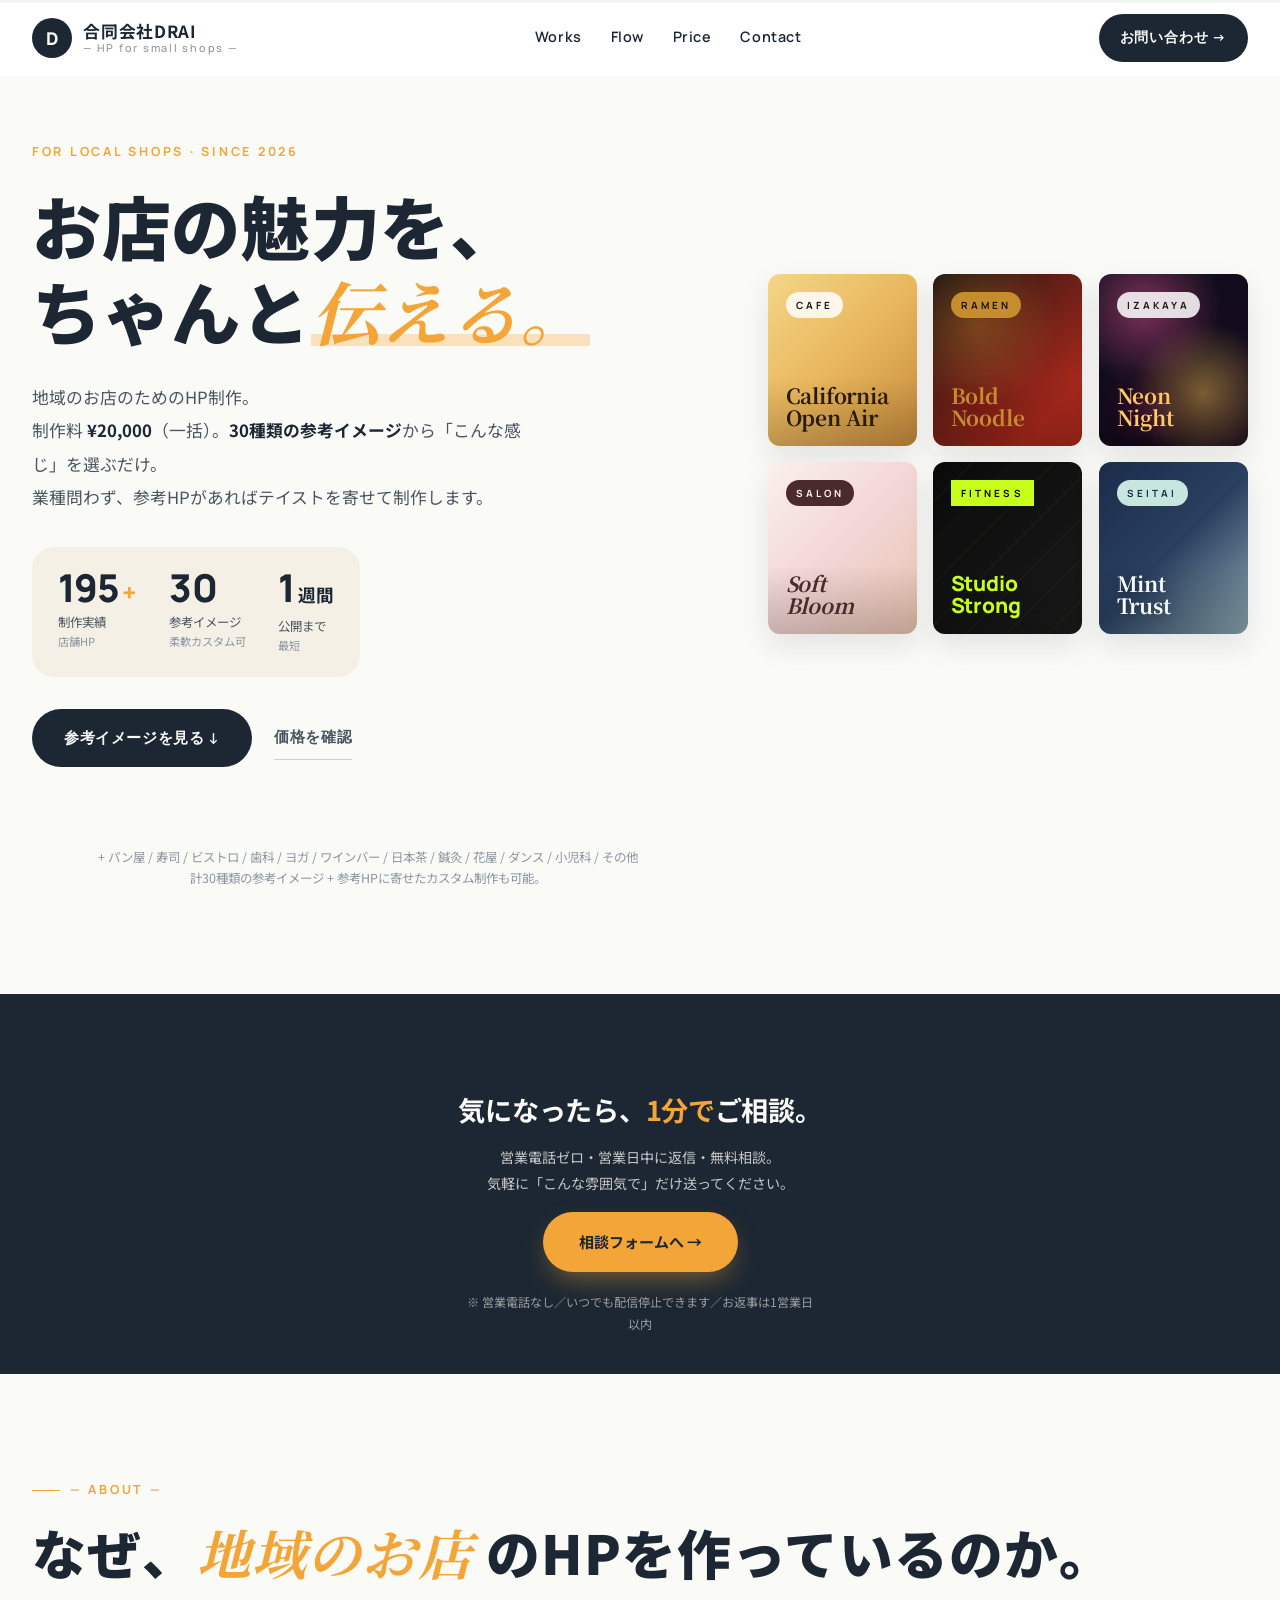
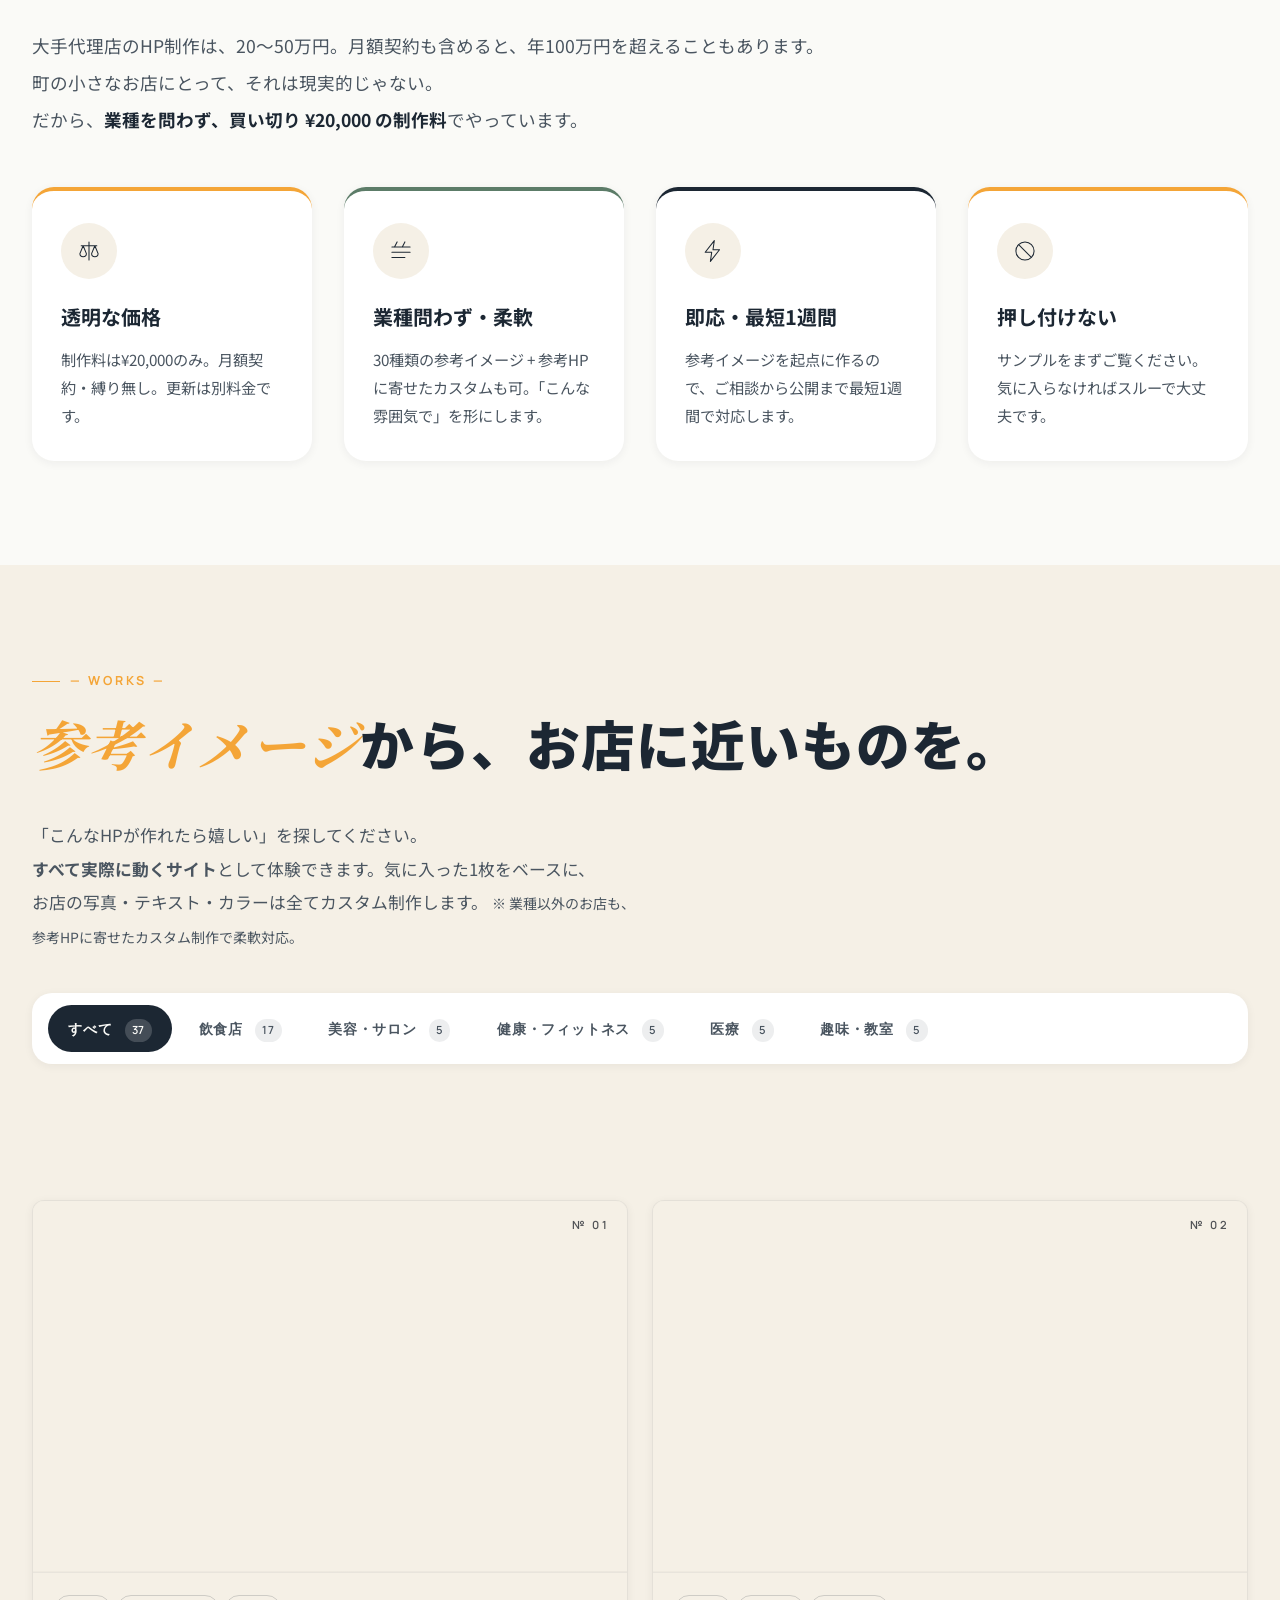
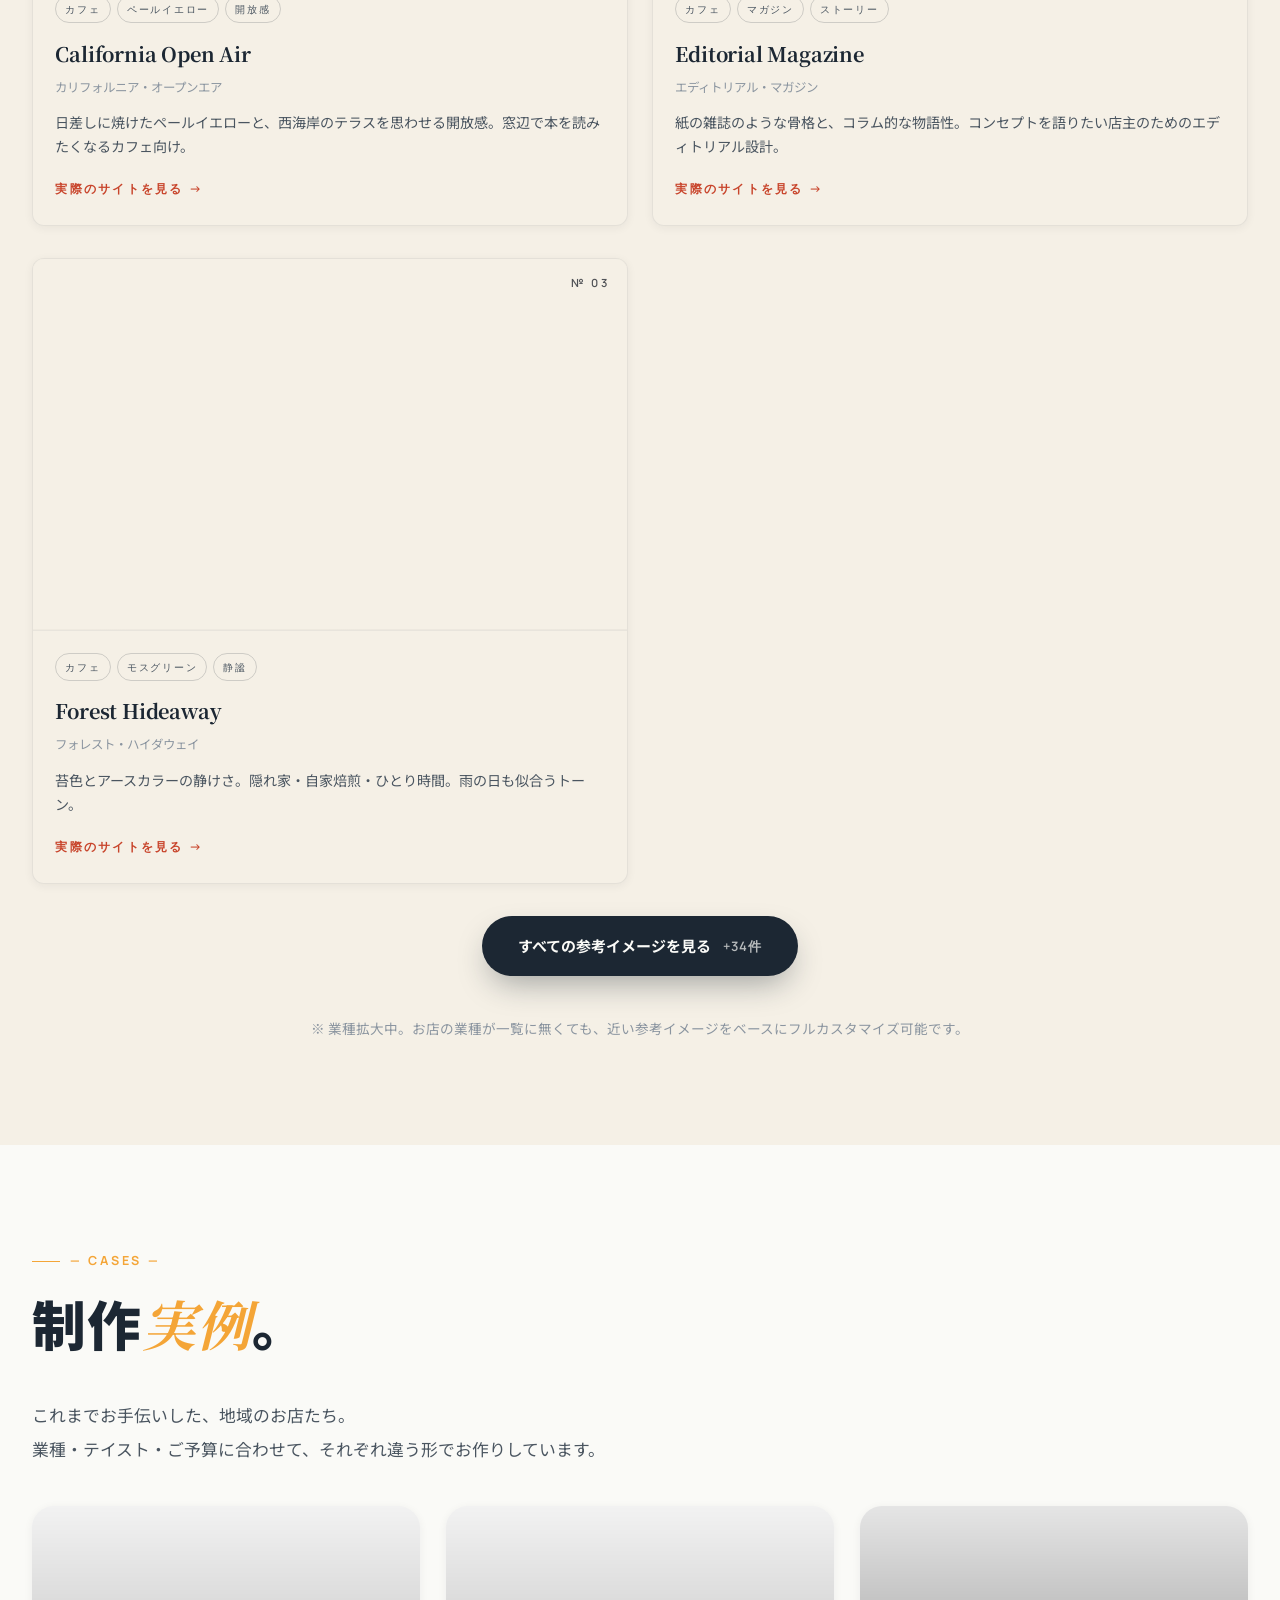
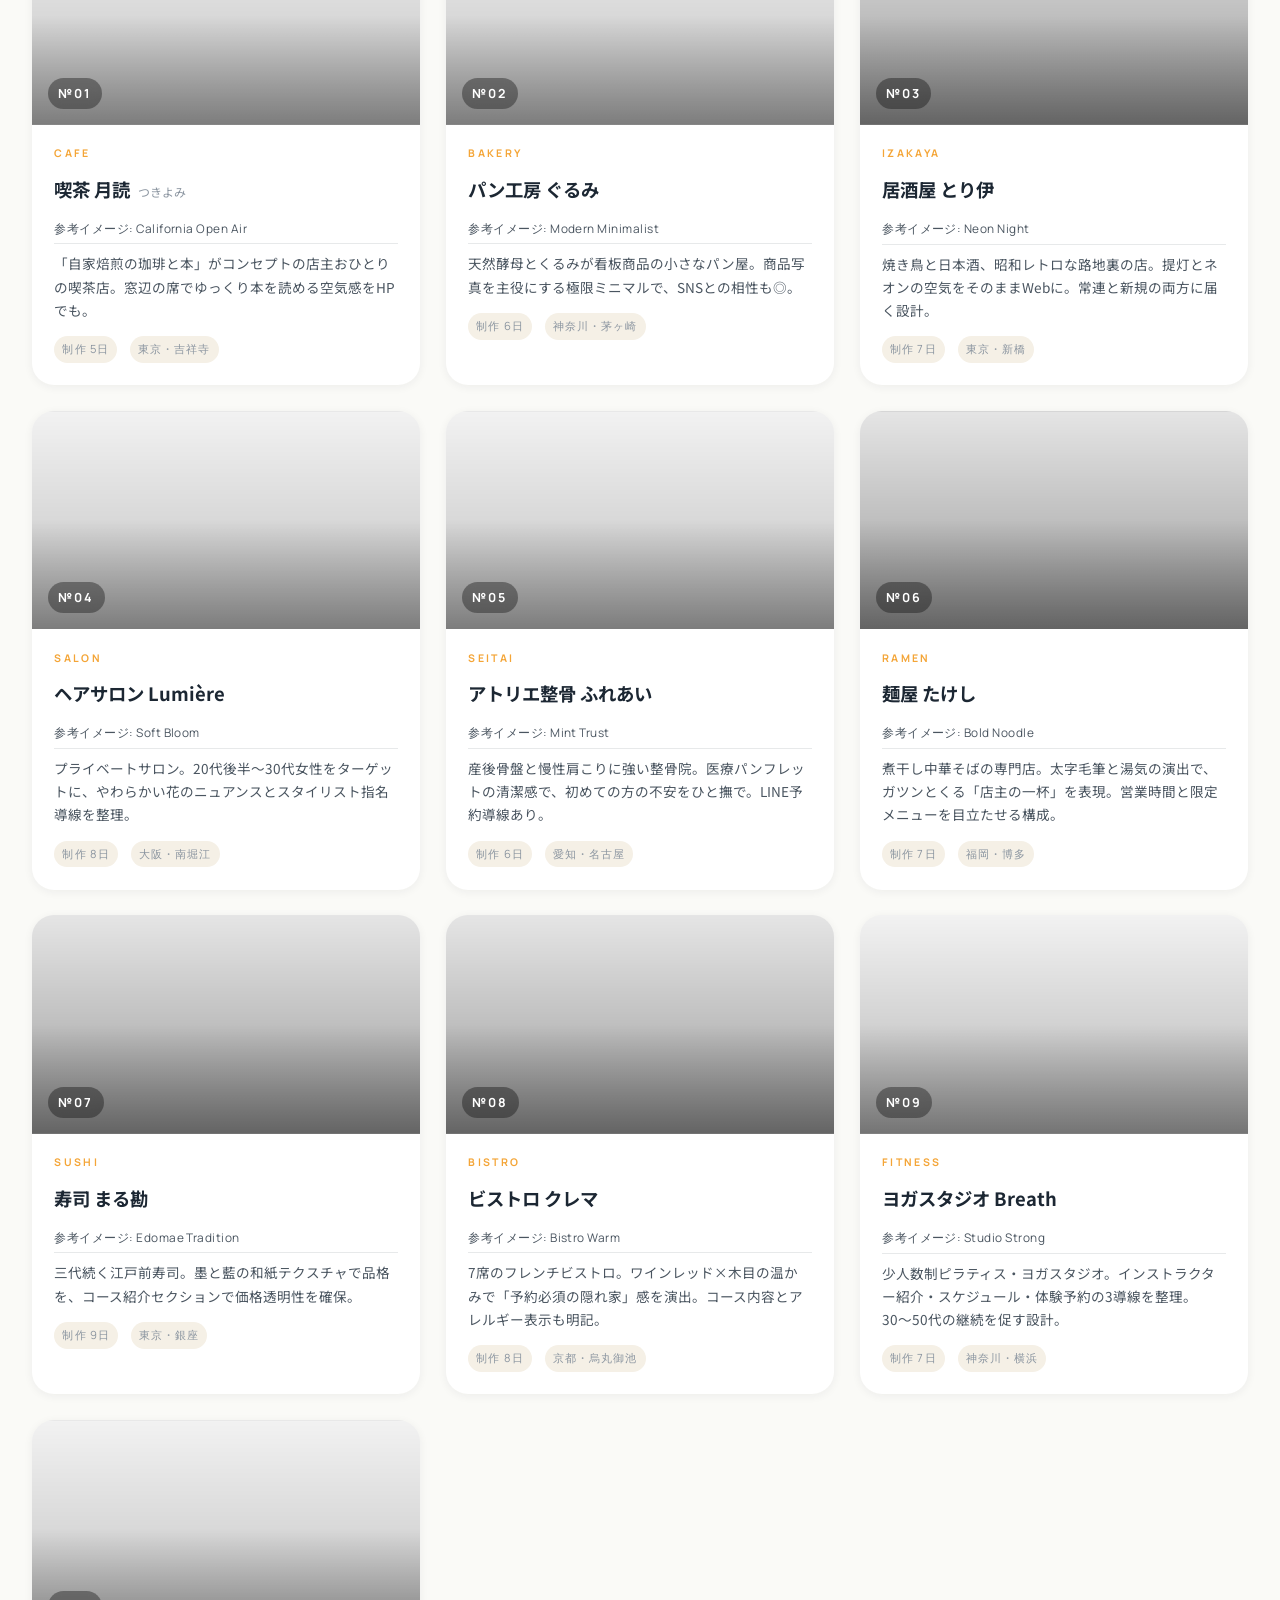
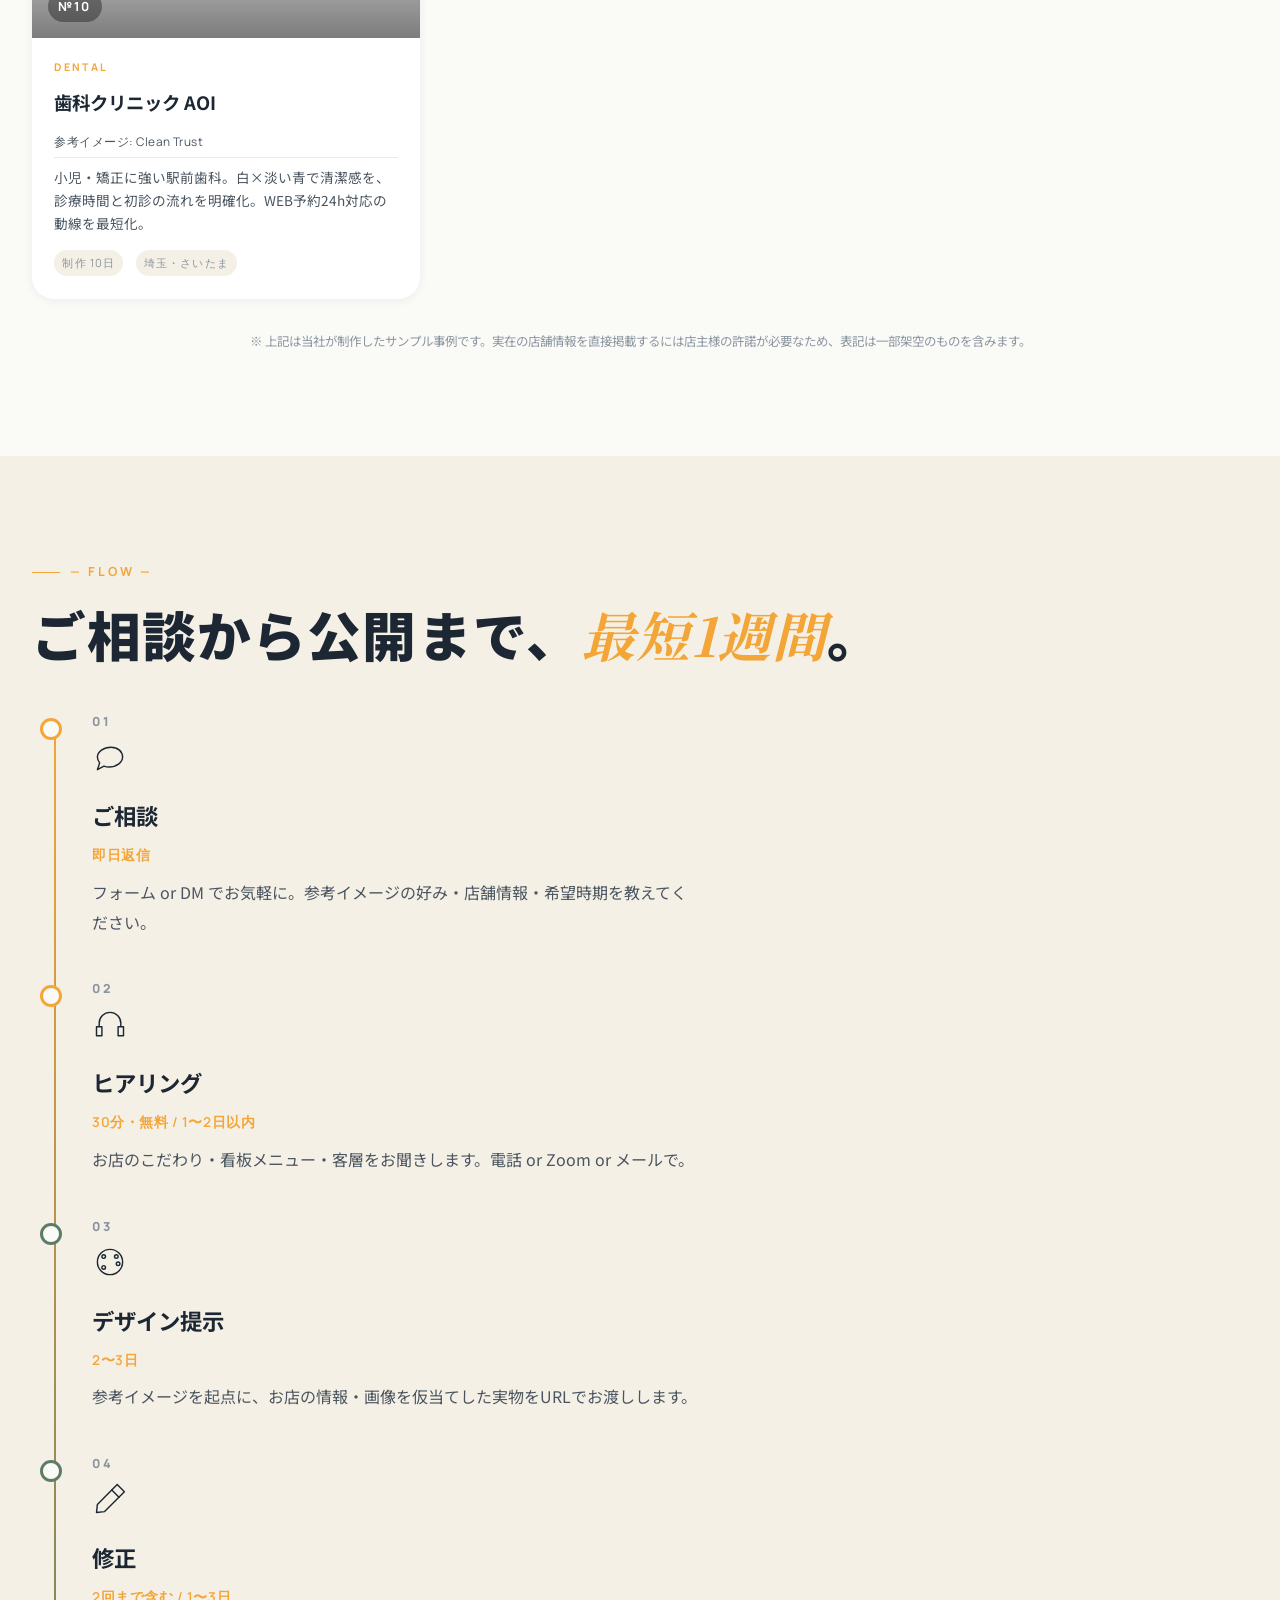
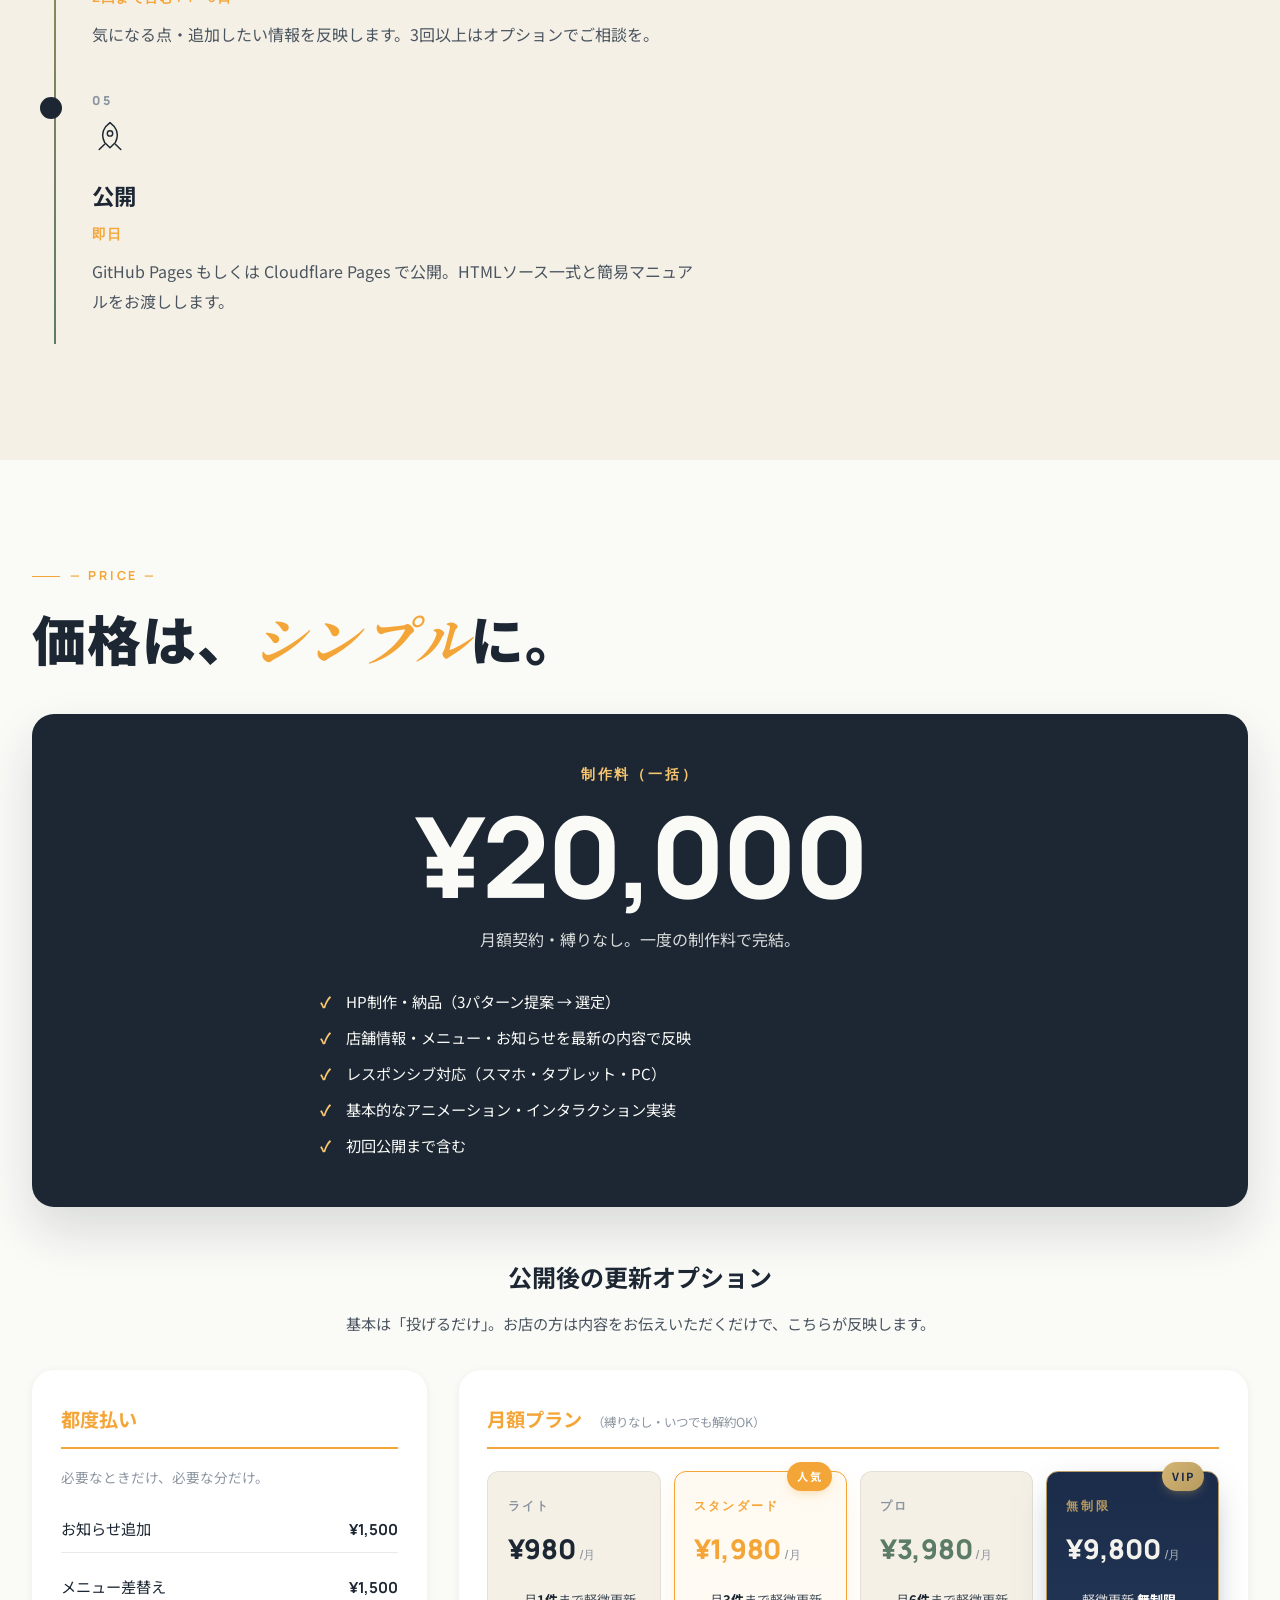
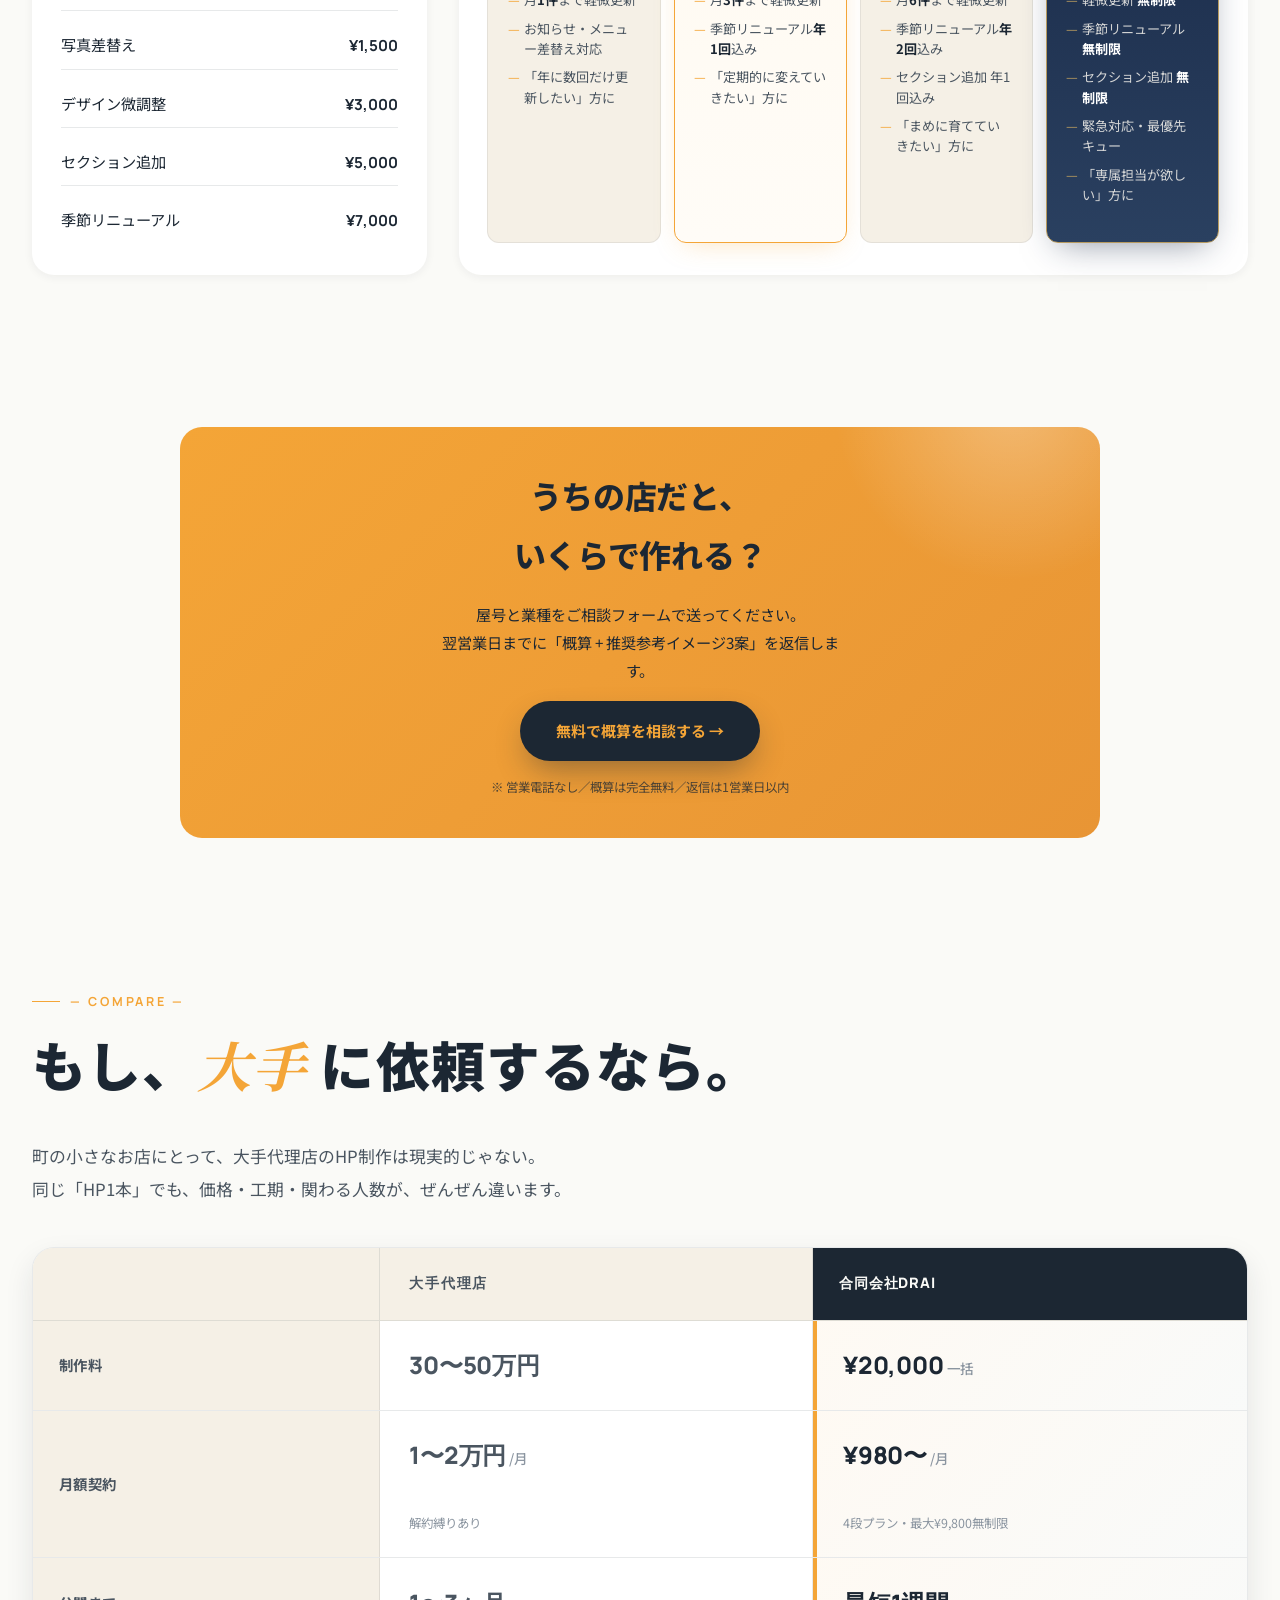
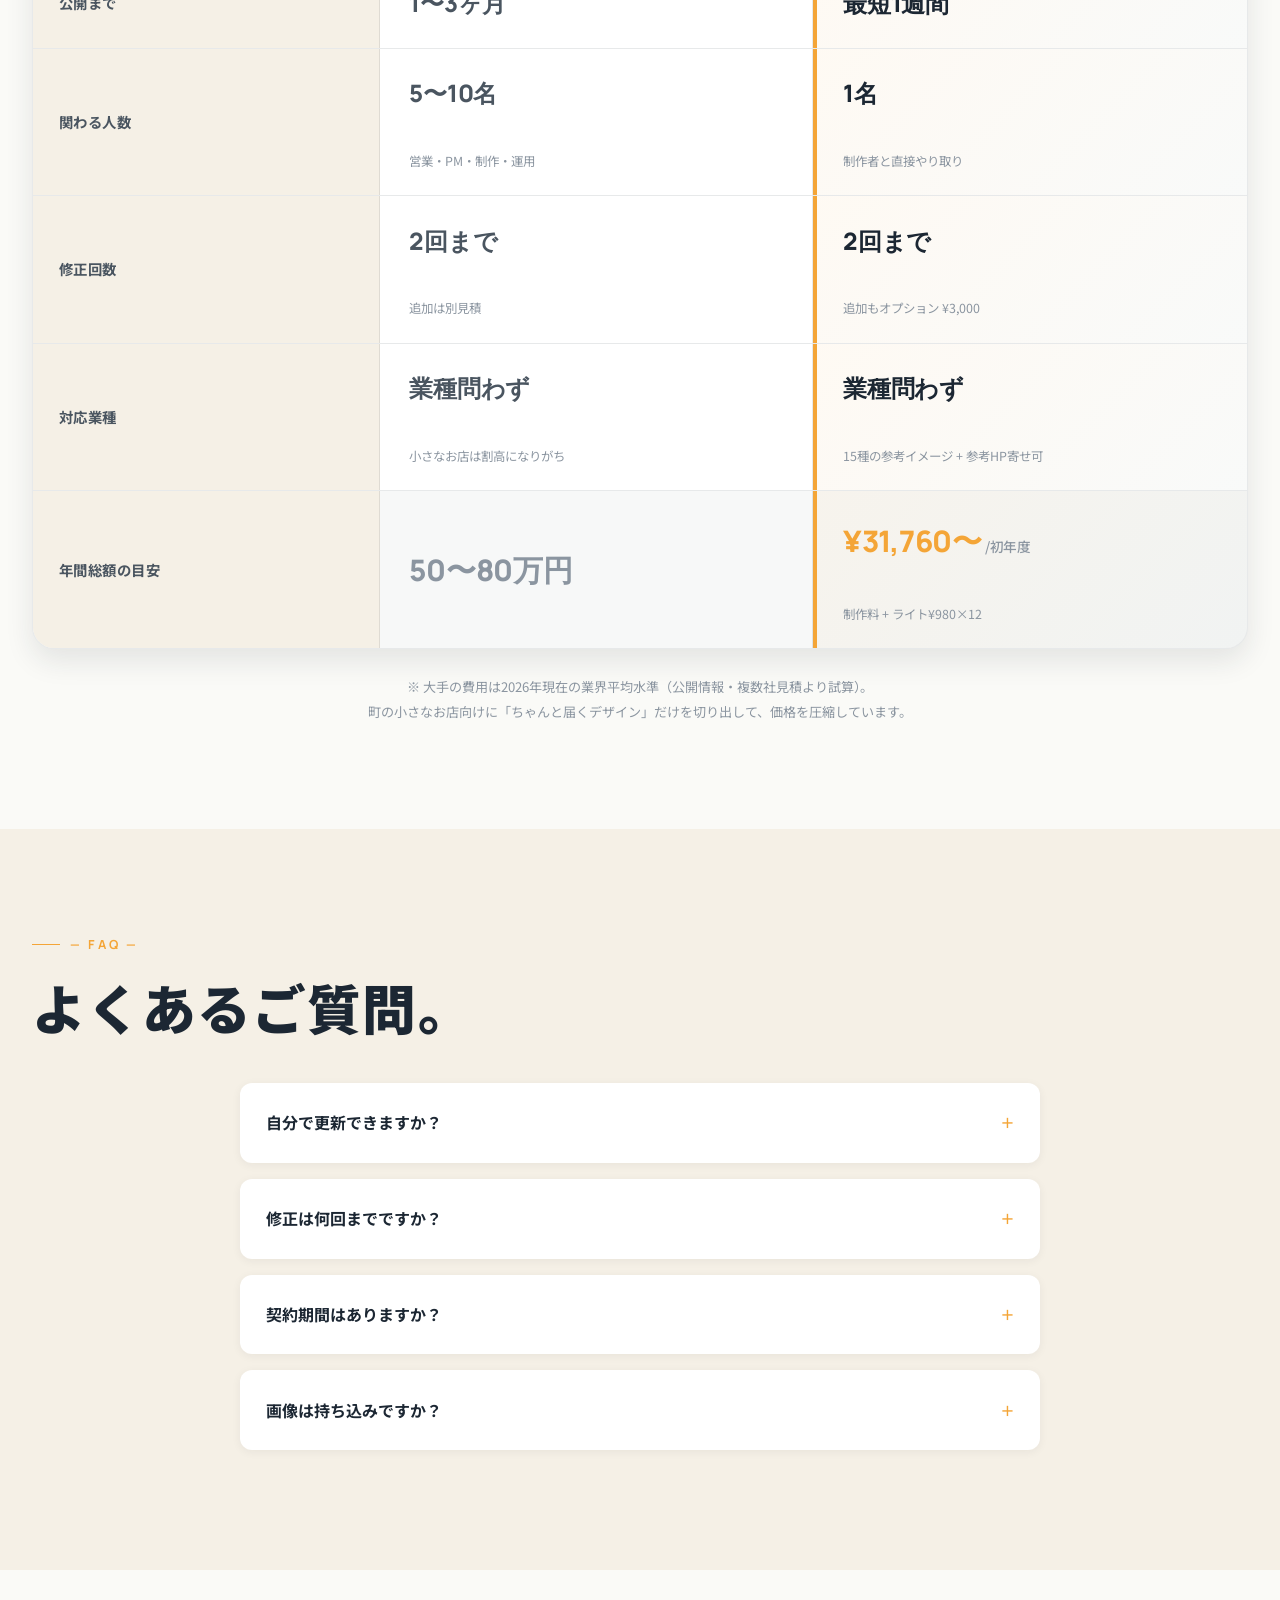
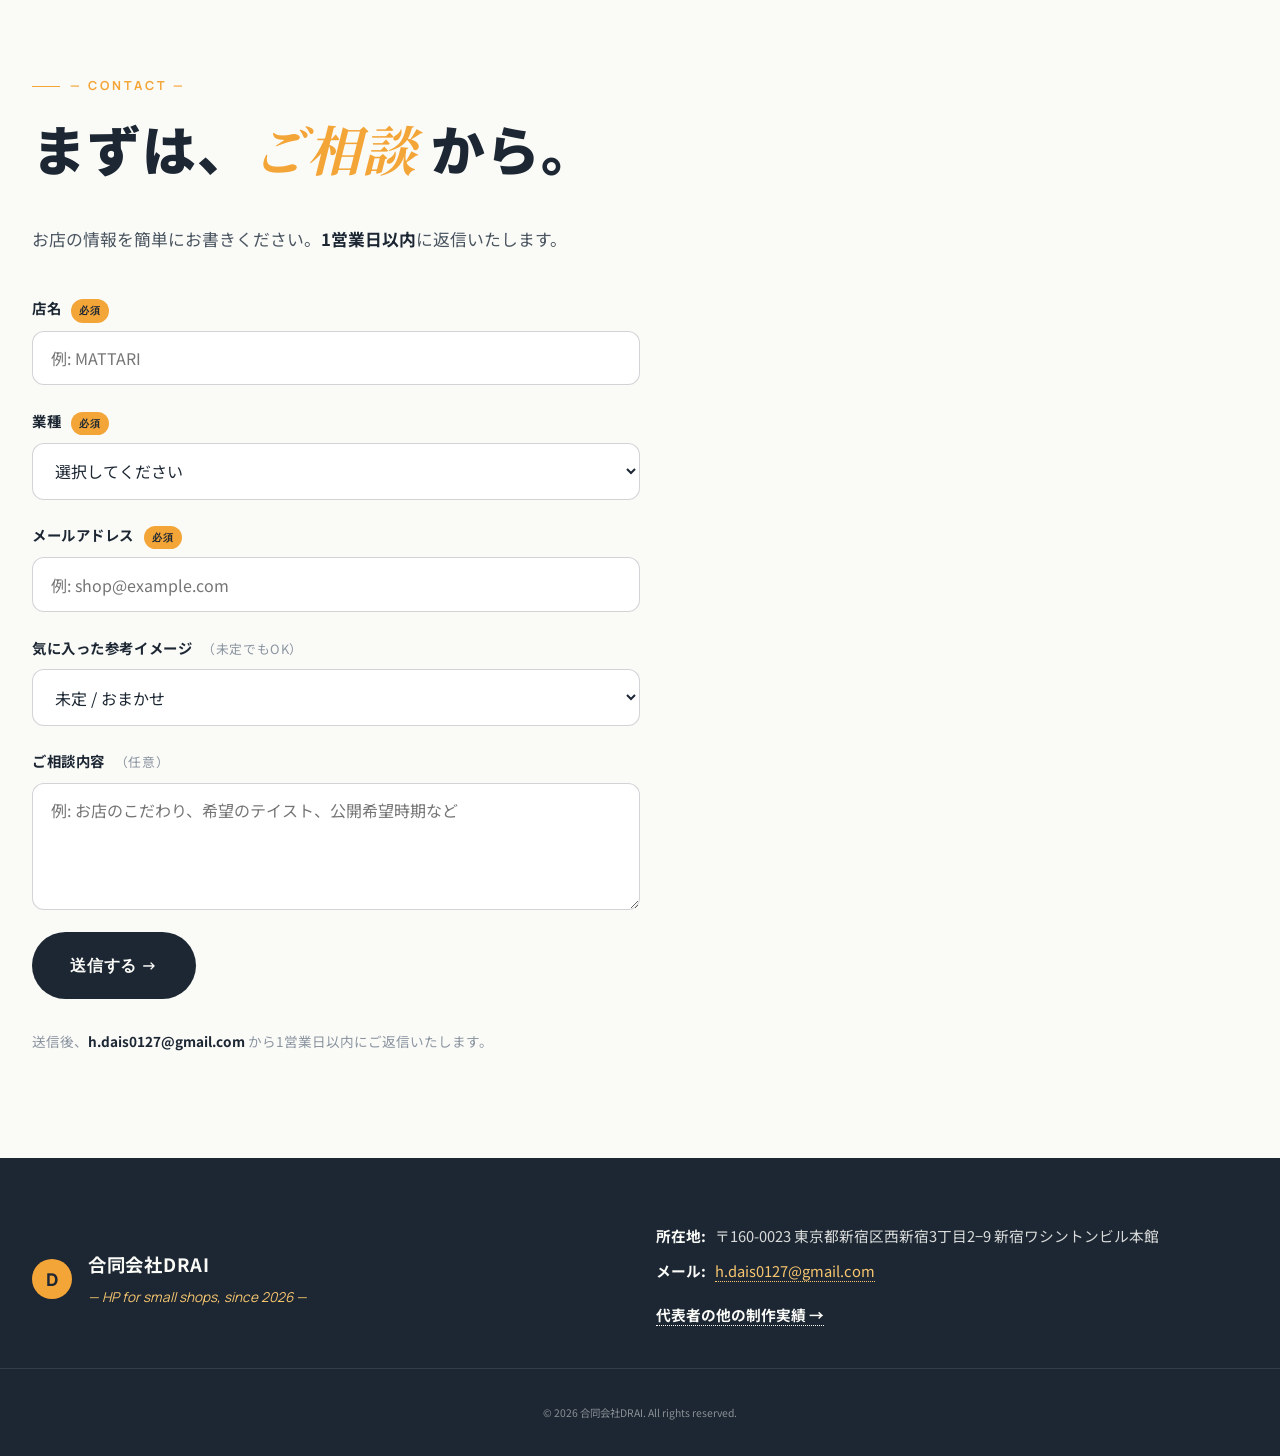
==== commit bad81a52: "Update sales LP 2026-05-12 19:32" ====
--- a/index.html
+++ b/index.html
@@ -92,7 +92,7 @@
         </p>
         <div class="hero-stats">
           <div class="stat">
-            <span class="stat-line"><span class="stat-num" data-count-to="50">0</span><span class="stat-plus">+</span></span>
+            <span class="stat-line"><span class="stat-num" data-count-to="50" data-stat-key="works" data-stat-base="50" data-stat-base-date="2026-05-12" data-stat-per-day="0.7">0</span><span class="stat-plus">+</span></span>
             <span class="stat-label">制作実績<br><small>店舗HP</small></span>
           </div>
           <div class="stat">
@@ -742,6 +742,12 @@
           </div>
         </article>
 
+      </div>
+
+      <div class="showcase-more" id="showcaseMore" data-state="collapsed">
+        <button type="button" class="btn-show-all" id="btnShowAllTemplates" aria-expanded="false">
+          すべての参考イメージを見る <span class="hidden-count" id="hiddenCount">+34件</span>
+        </button>
       </div>
 
       <p class="showcase-note">※ 業種拡大中。お店の業種が一覧に無くても、近い参考イメージをベースにフルカスタマイズ可能です。</p>
--- a/style.css
+++ b/style.css
@@ -2304,3 +2304,51 @@
 .prev-art .sc-display em { color: #C46A4E; font-style: italic; }
 .prev-art .sc-rule { background: #C46A4E; }
 .prev-art .sc-meta { color: rgba(31,42,40,.72); font-family: 'Caveat', cursive; font-size: 0.95rem; letter-spacing: .02em; }
+
+/* ===========================================================================
+   2026-05-12 Showcase 表示制限: デフォルト3件 + 「すべて見る」展開
+   =========================================================================== */
+
+/* デフォルトで data-position 3以降のカードを隠す */
+.showcase-grid.v2 .show-card.v2[data-position="hidden"] {
+  display: none;
+}
+
+/* もっと見るボタンエリア */
+.showcase-more {
+  display: flex;
+  justify-content: center;
+  margin: 2rem 0 0;
+}
+.showcase-more[data-state="expanded"] .btn-show-all .label-collapsed { display: none; }
+.showcase-more[data-state="collapsed"] .btn-show-all .label-expanded { display: none; }
+
+.btn-show-all {
+  display: inline-flex;
+  align-items: center;
+  gap: 12px;
+  padding: 16px 36px;
+  border-radius: 999px;
+  background: var(--c-ink, #1c2733);
+  color: var(--c-paper, #FFFDF8);
+  font-family: var(--font-jp, "Noto Sans JP", sans-serif);
+  font-weight: 700;
+  font-size: 15px;
+  border: none;
+  cursor: pointer;
+  box-shadow: 0 14px 32px -8px rgba(28,39,51,0.4);
+  transition: transform 0.3s cubic-bezier(.2,.8,.2,1), box-shadow 0.3s, background 0.25s;
+}
+.btn-show-all:hover {
+  background: var(--c-coral, #F4A537);
+  color: var(--c-ink, #1c2733);
+  transform: translateY(-2px);
+  box-shadow: 0 20px 40px -8px rgba(244,165,55,0.5);
+}
+.btn-show-all .hidden-count {
+  font-family: var(--font-en, 'Manrope', sans-serif);
+  font-weight: 600;
+  font-size: 13px;
+  letter-spacing: 0.06em;
+  opacity: 0.7;
+}
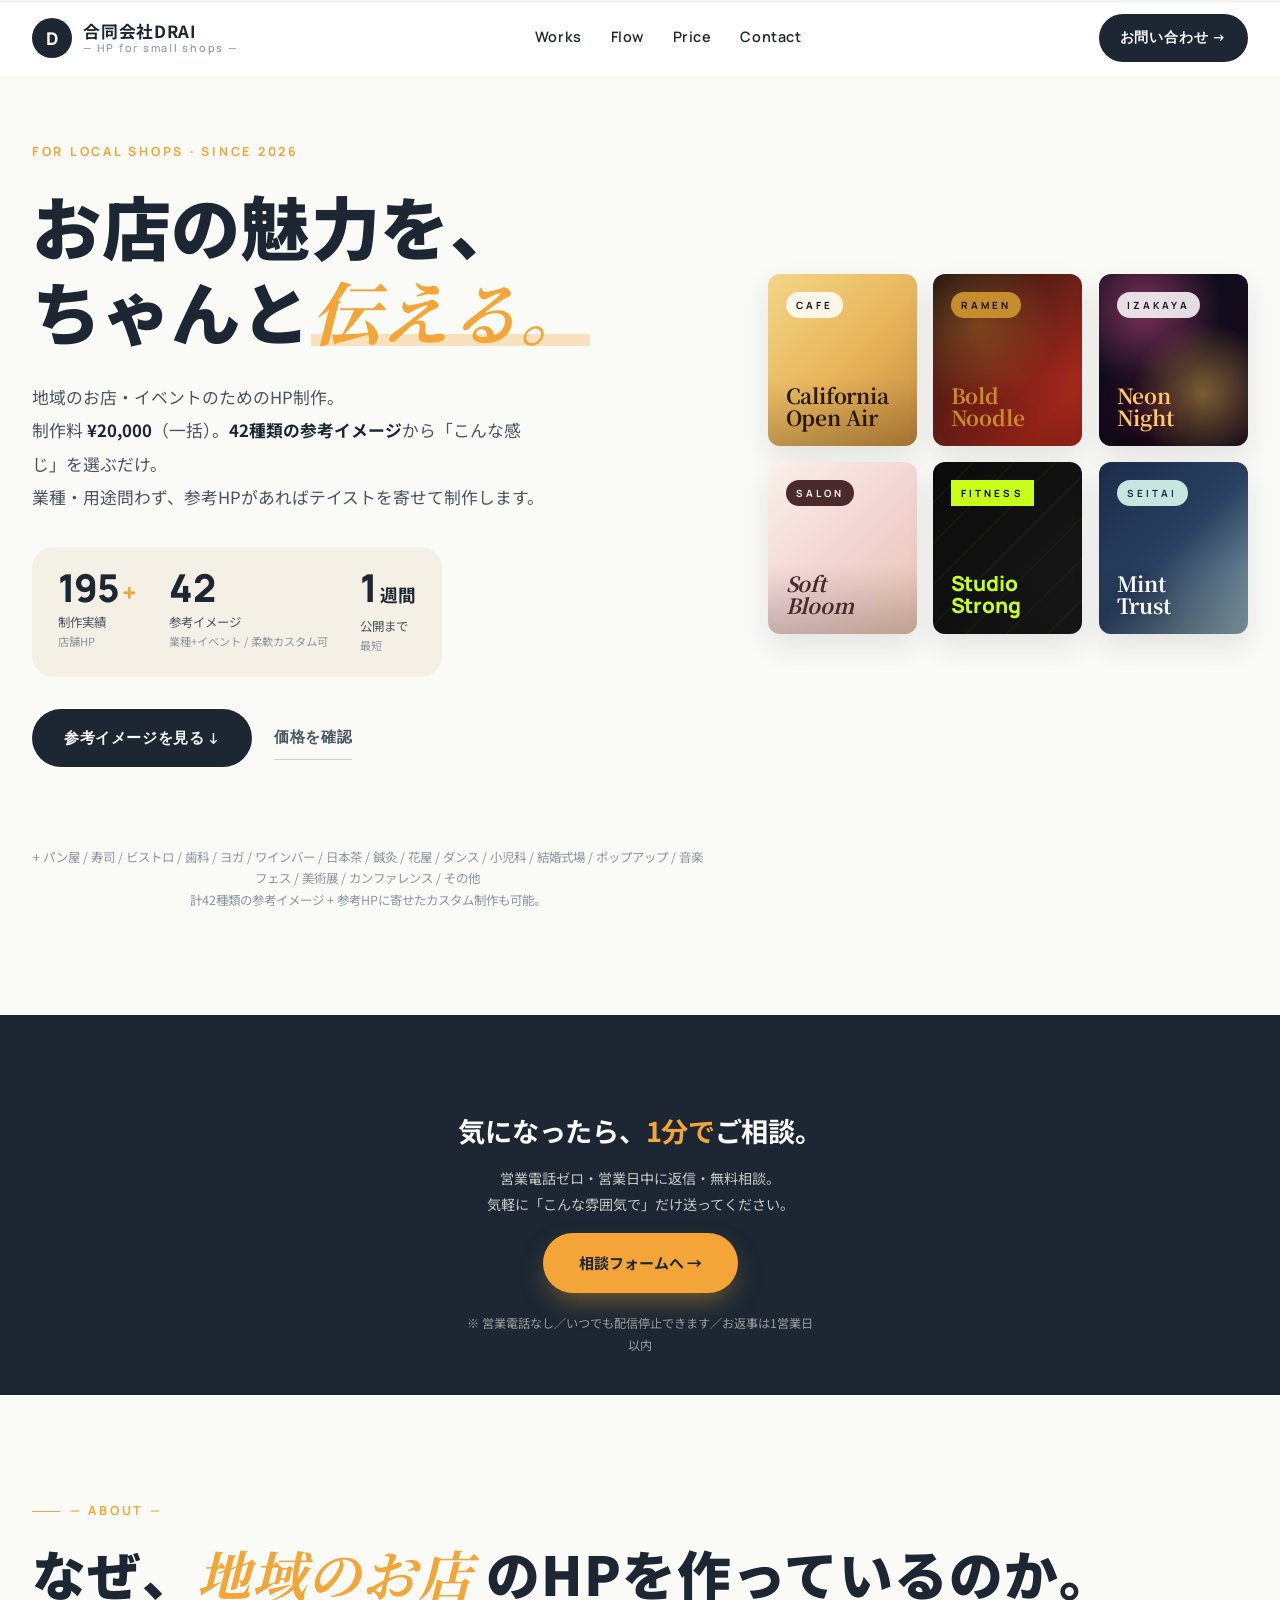
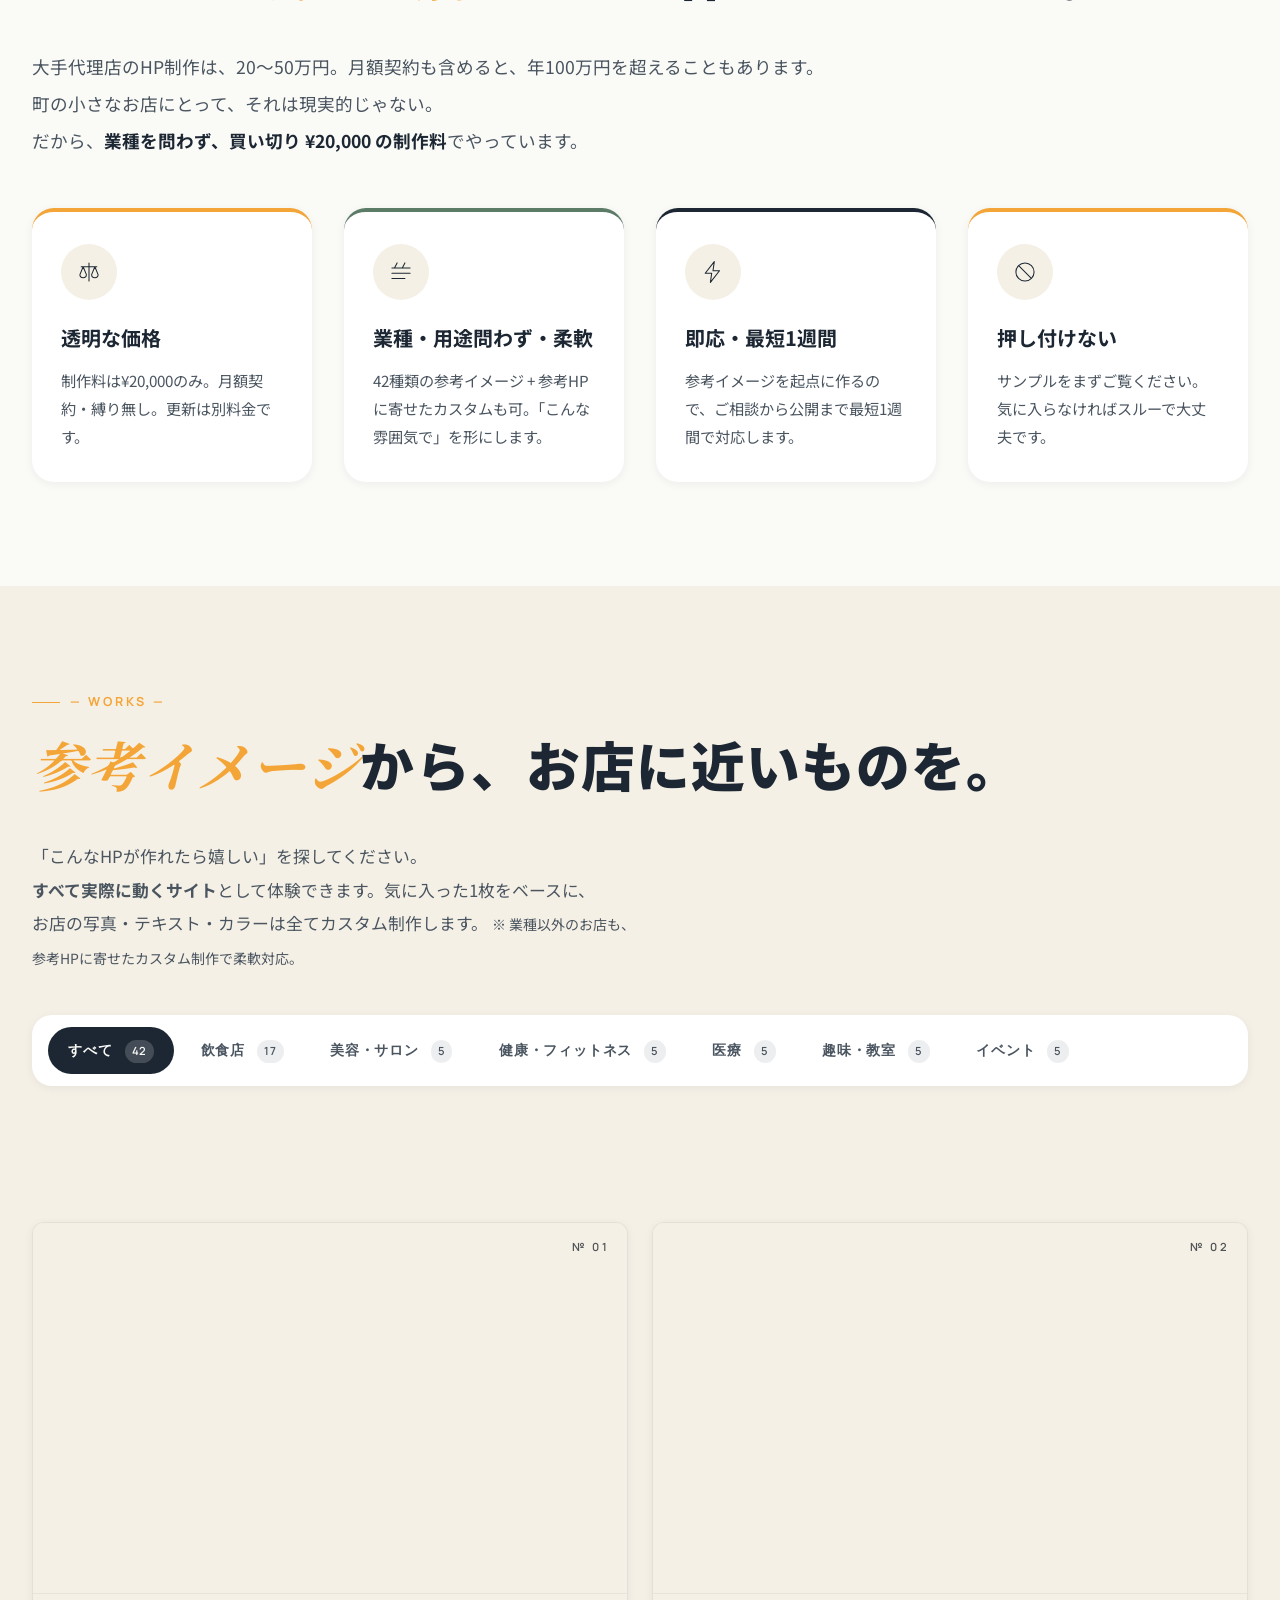
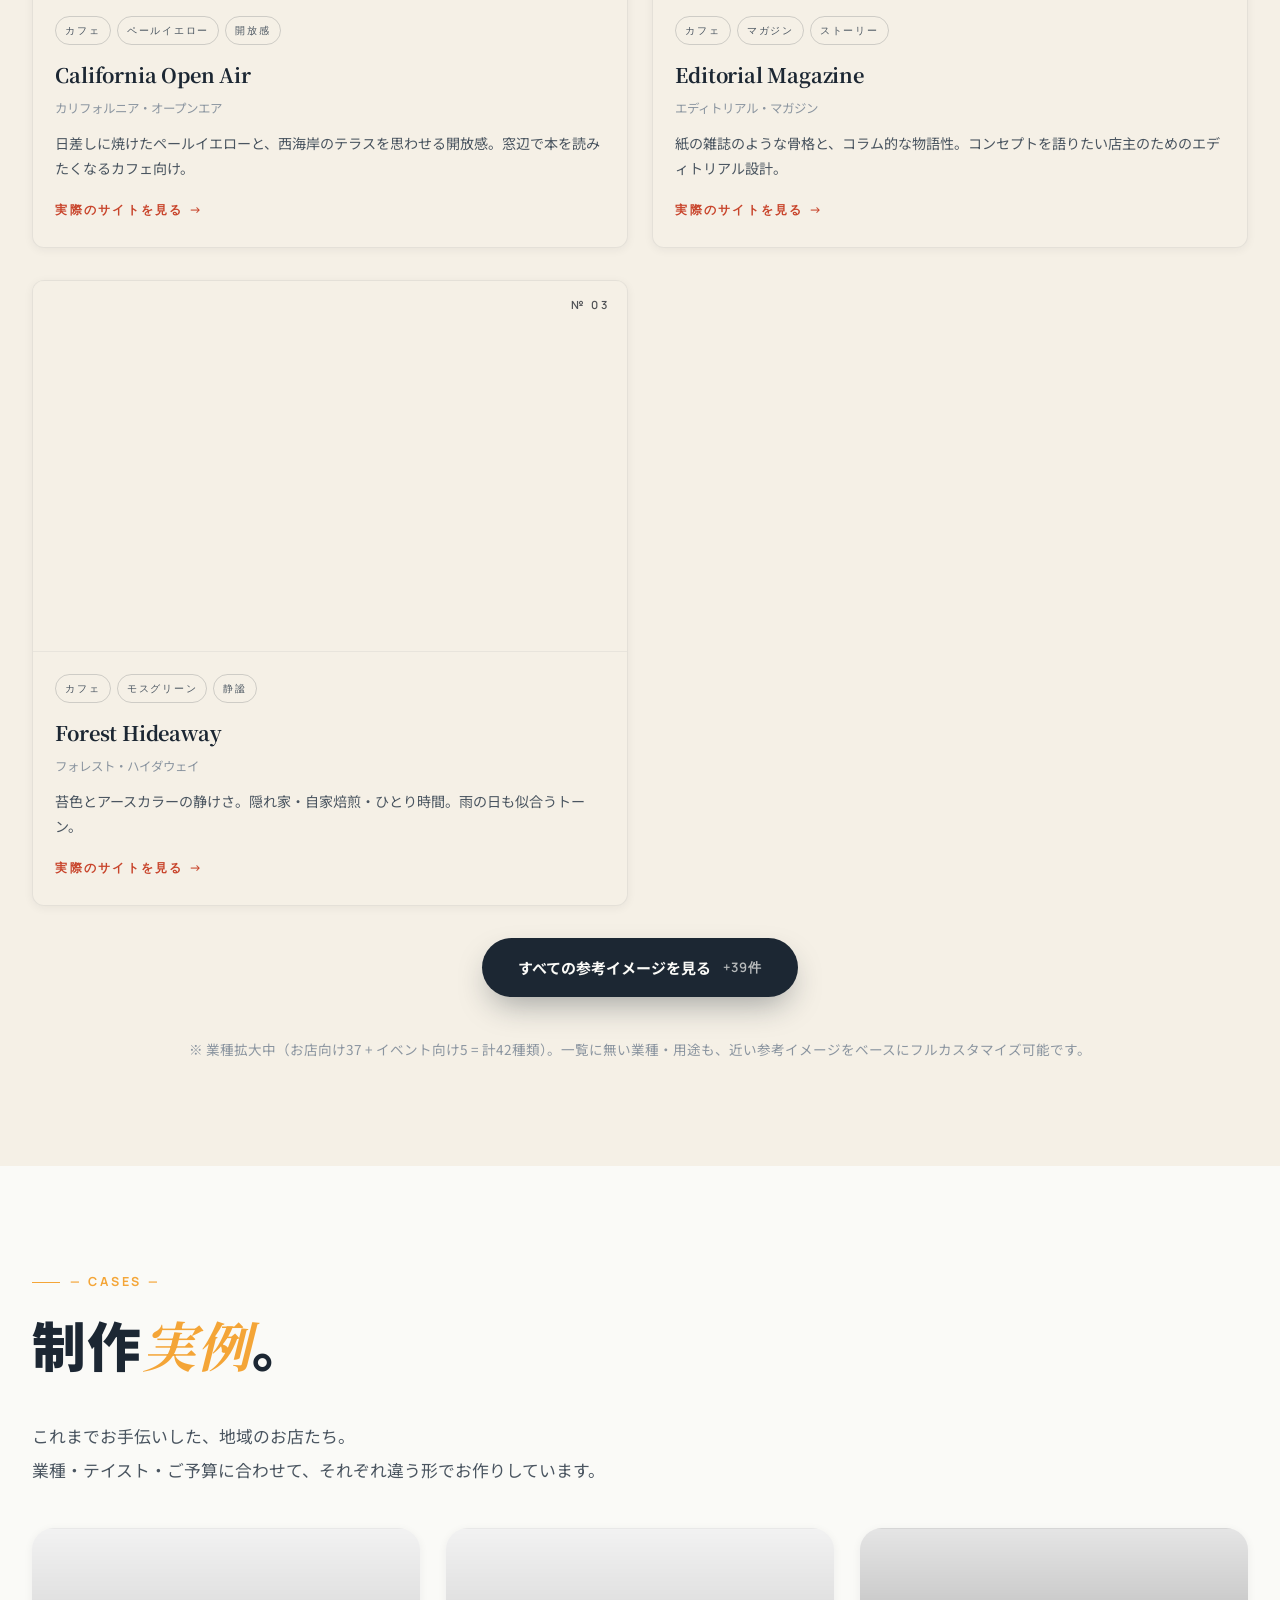
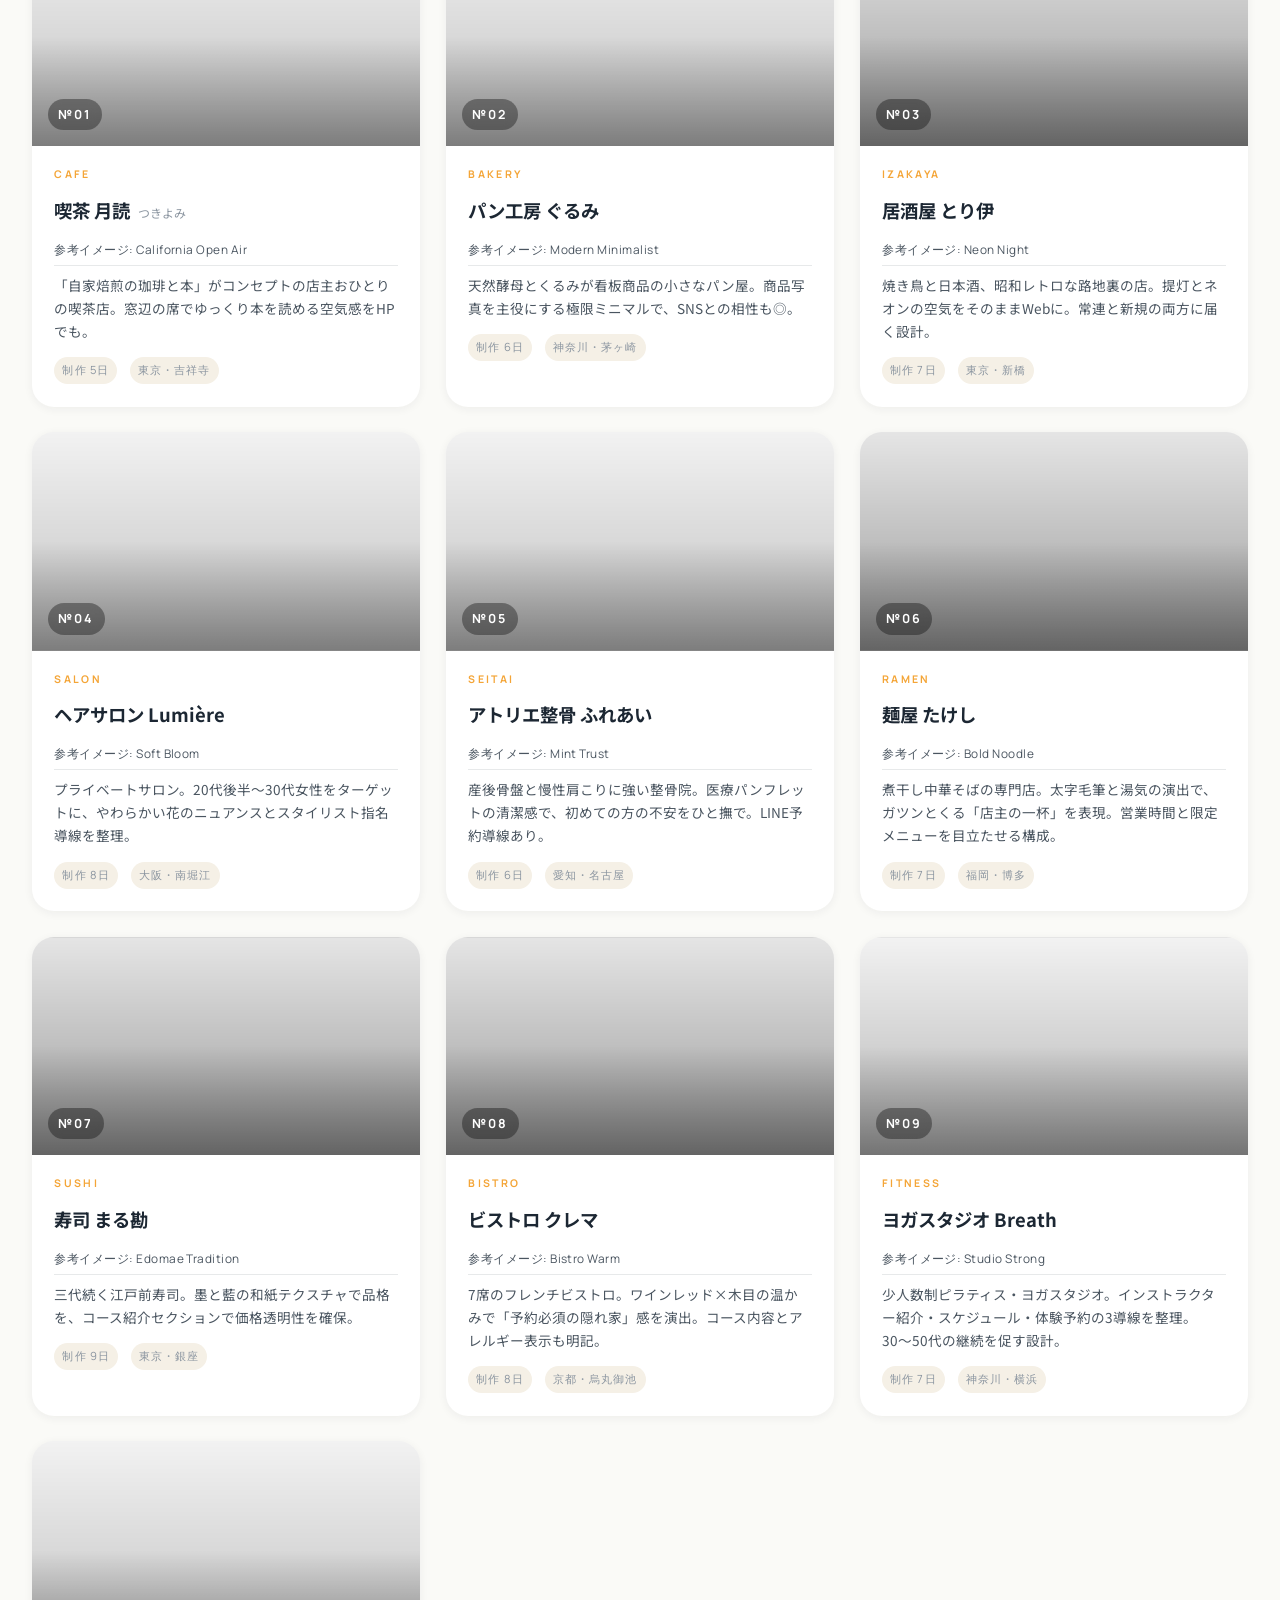
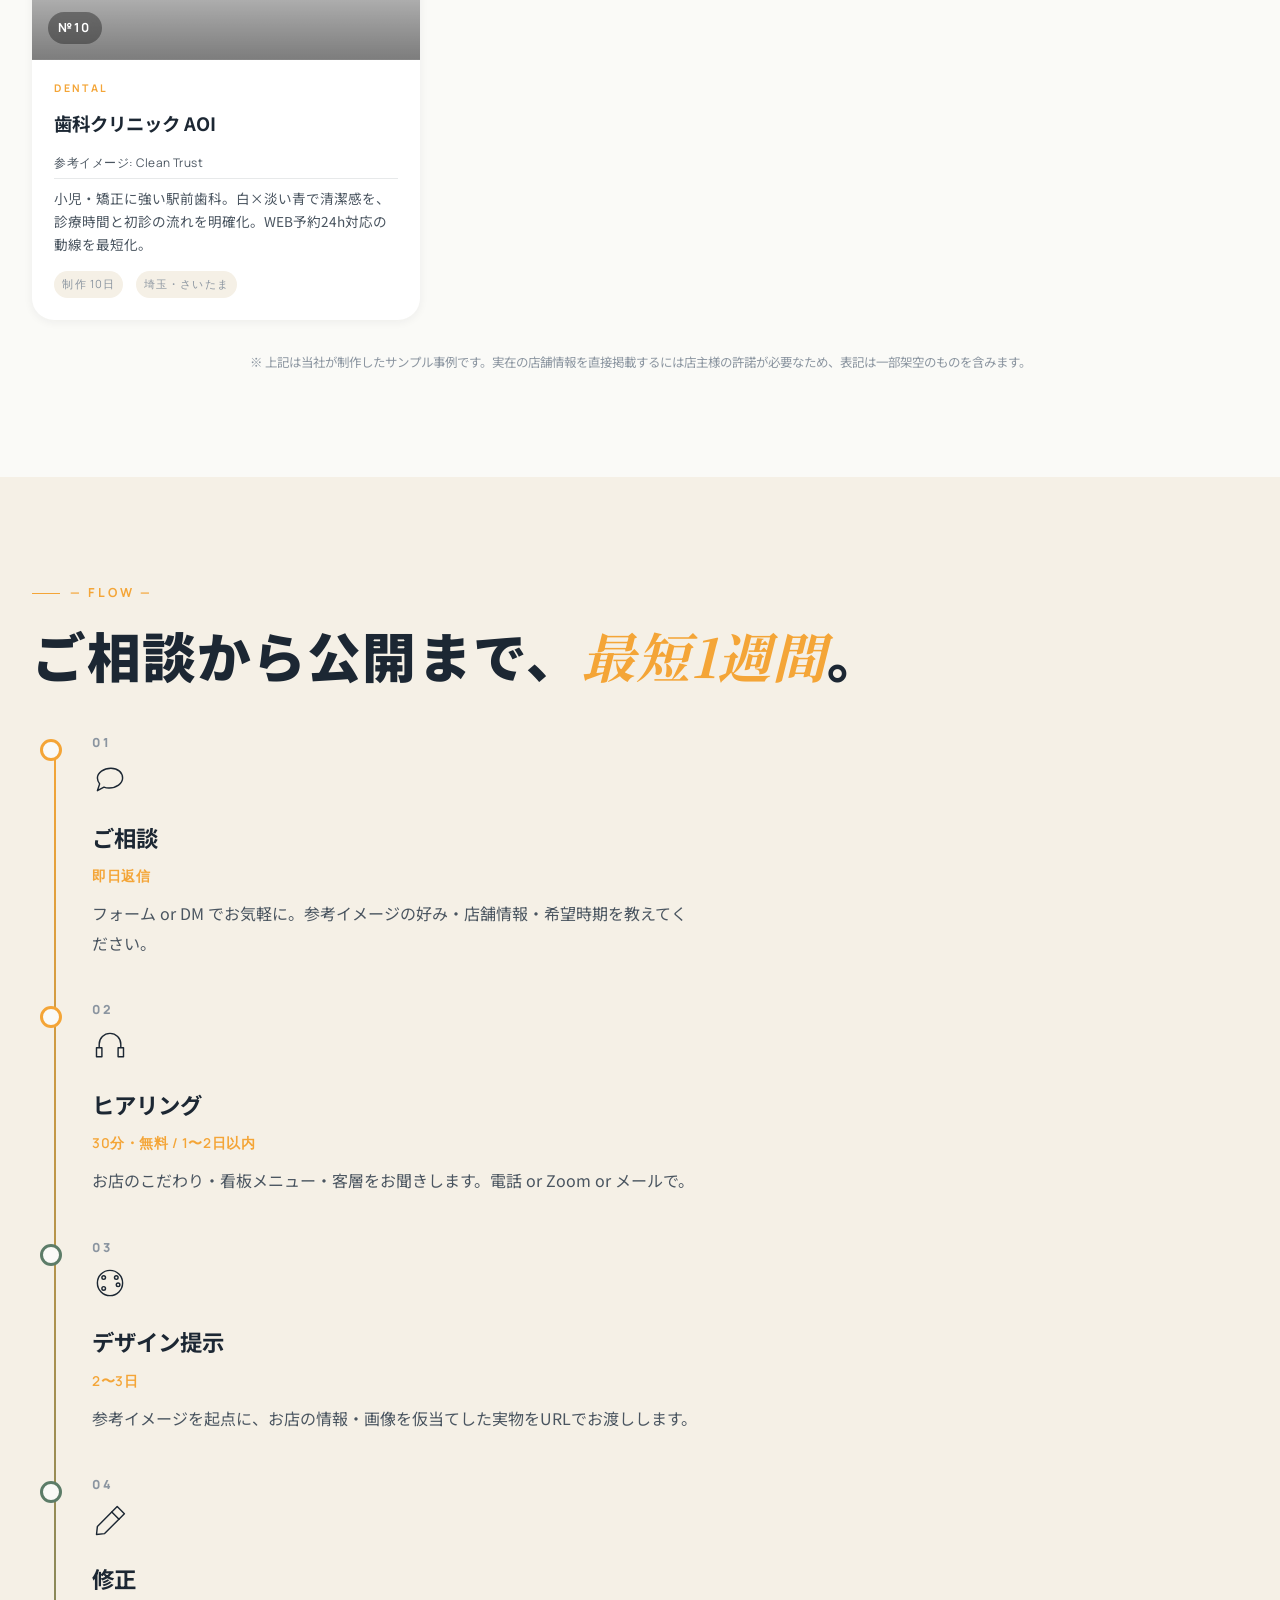
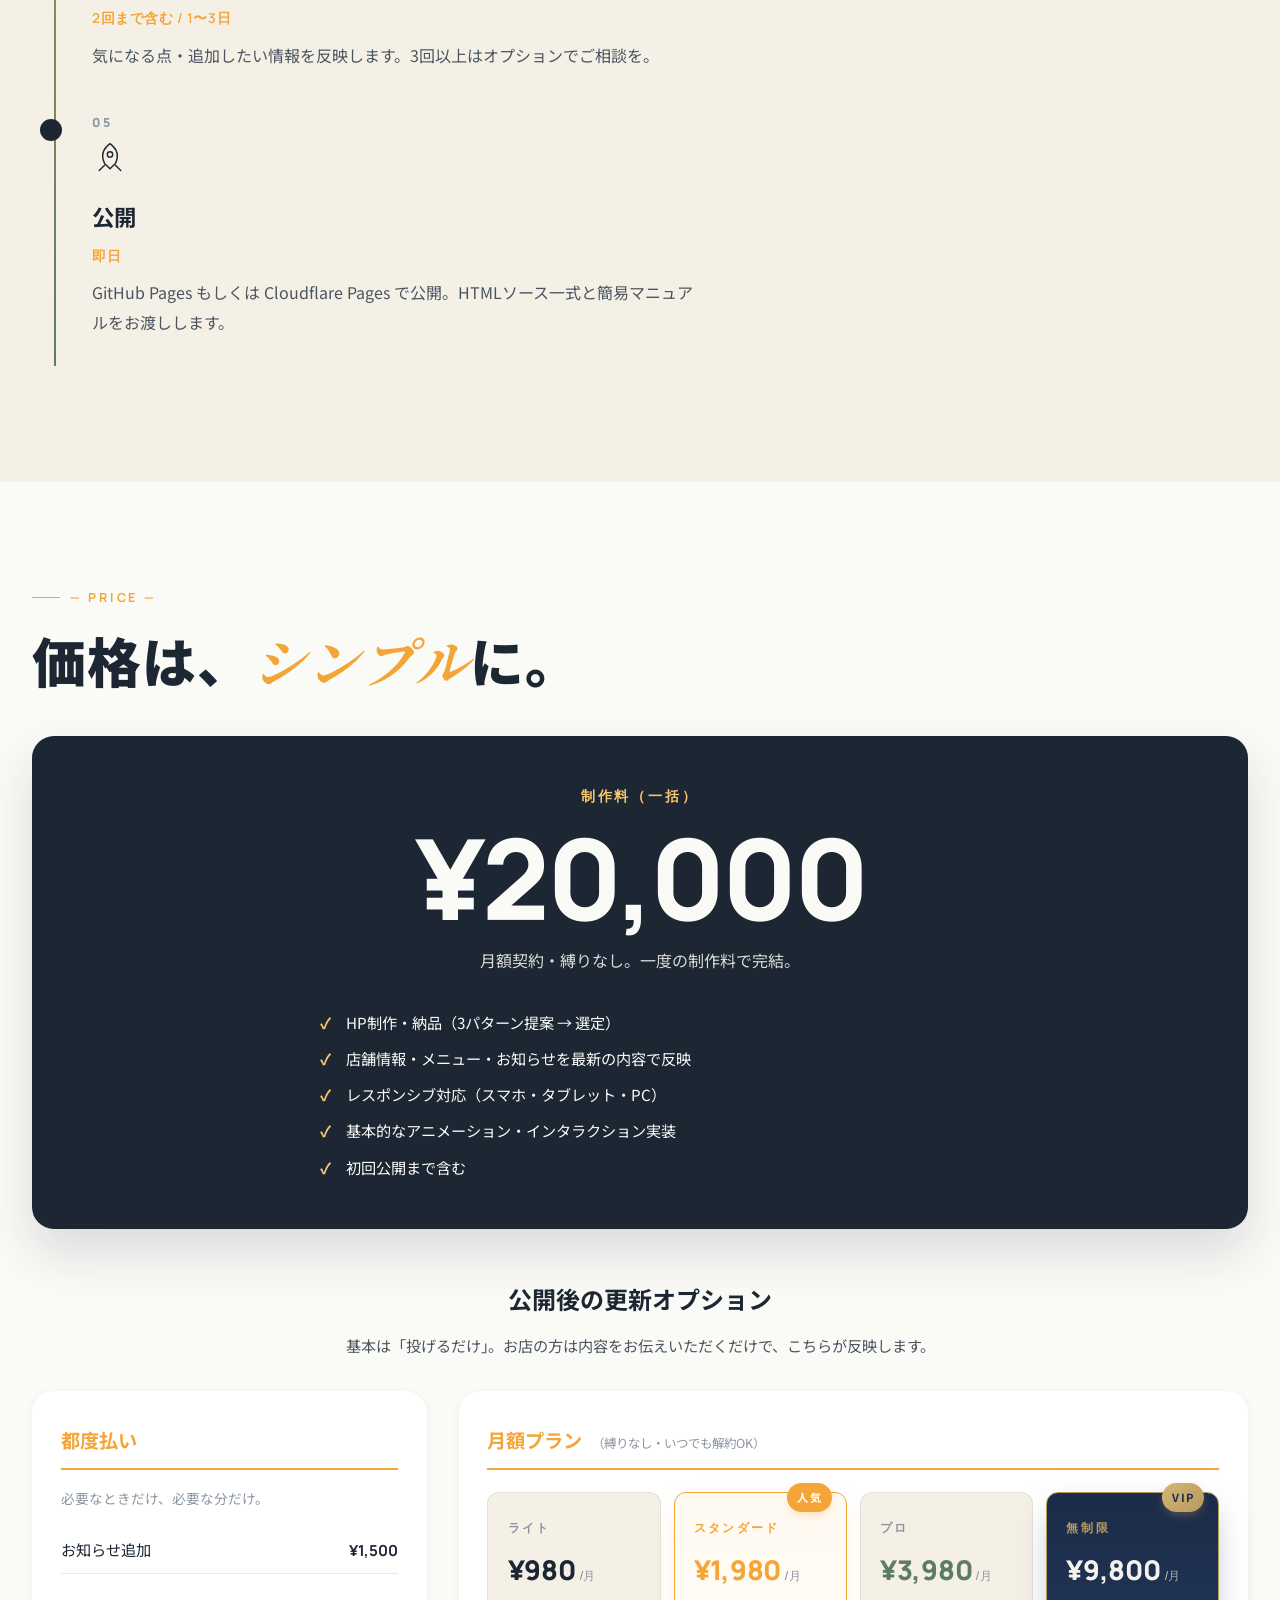
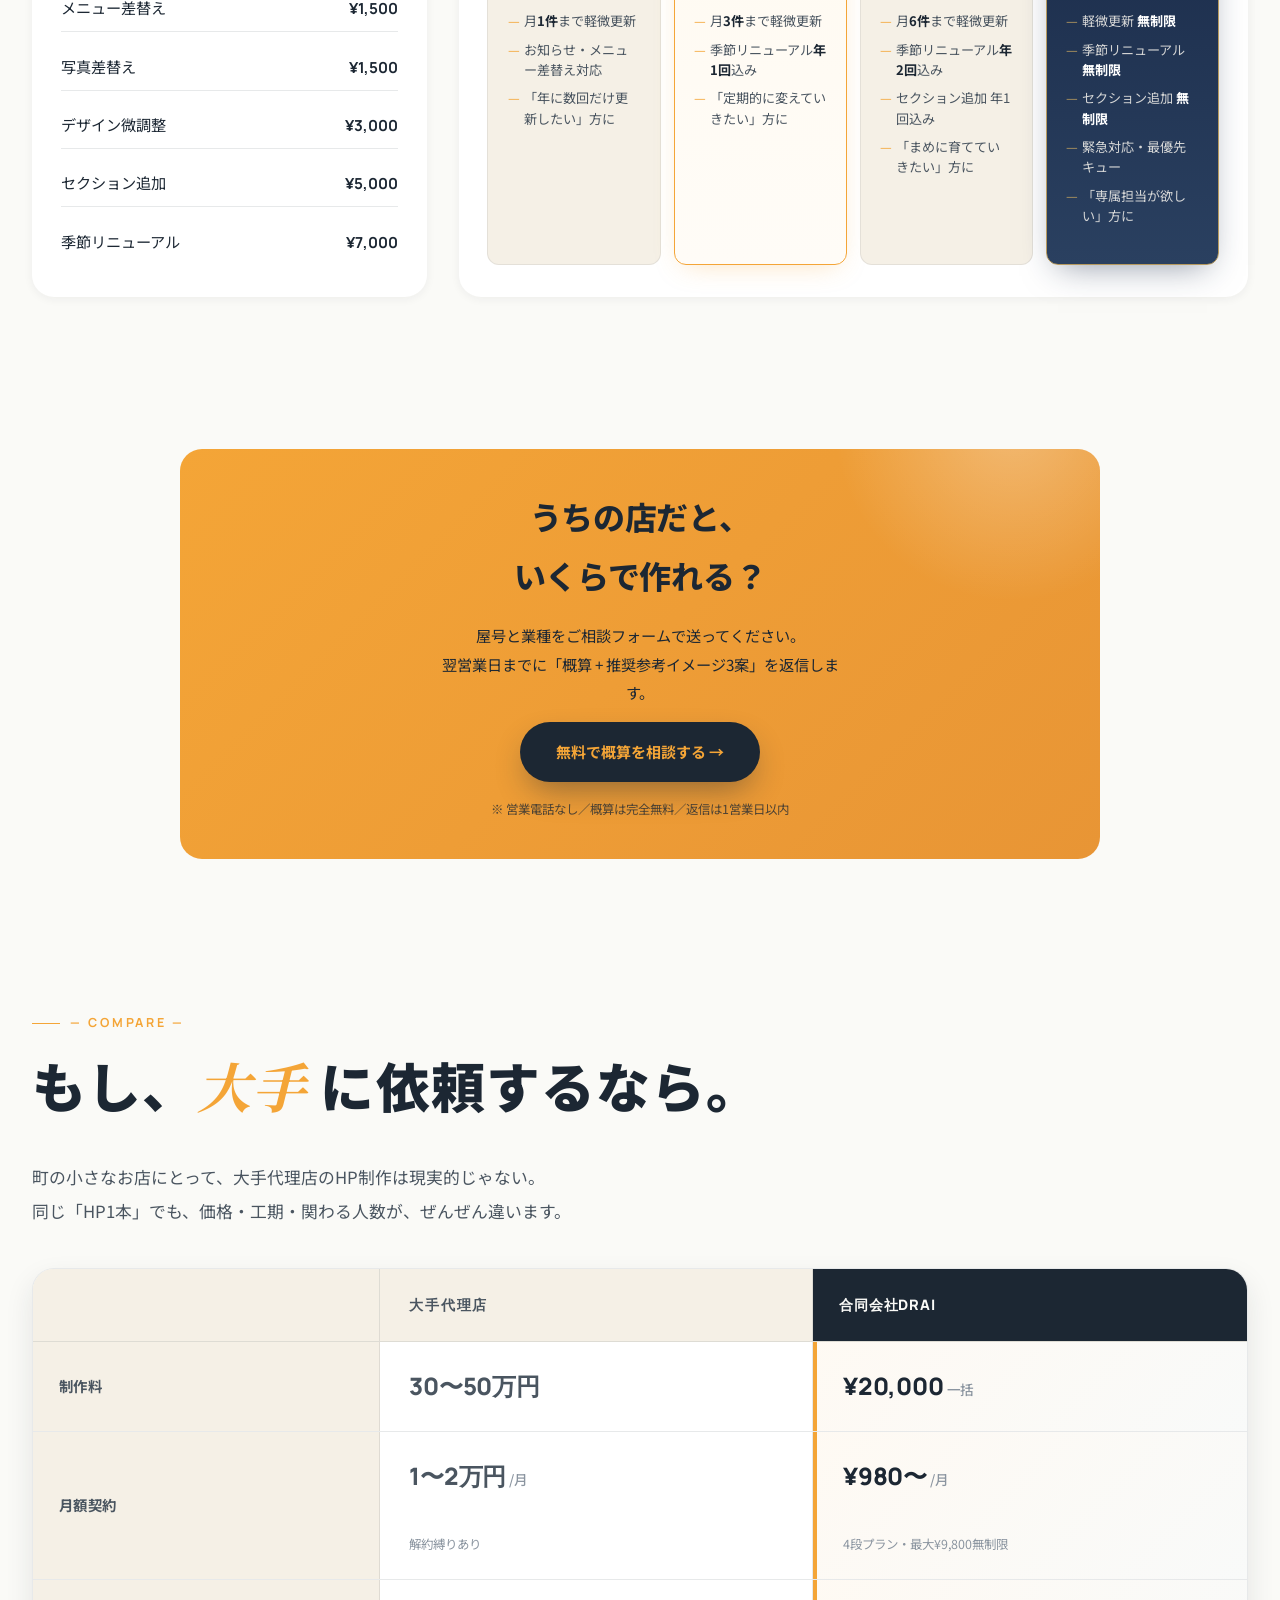
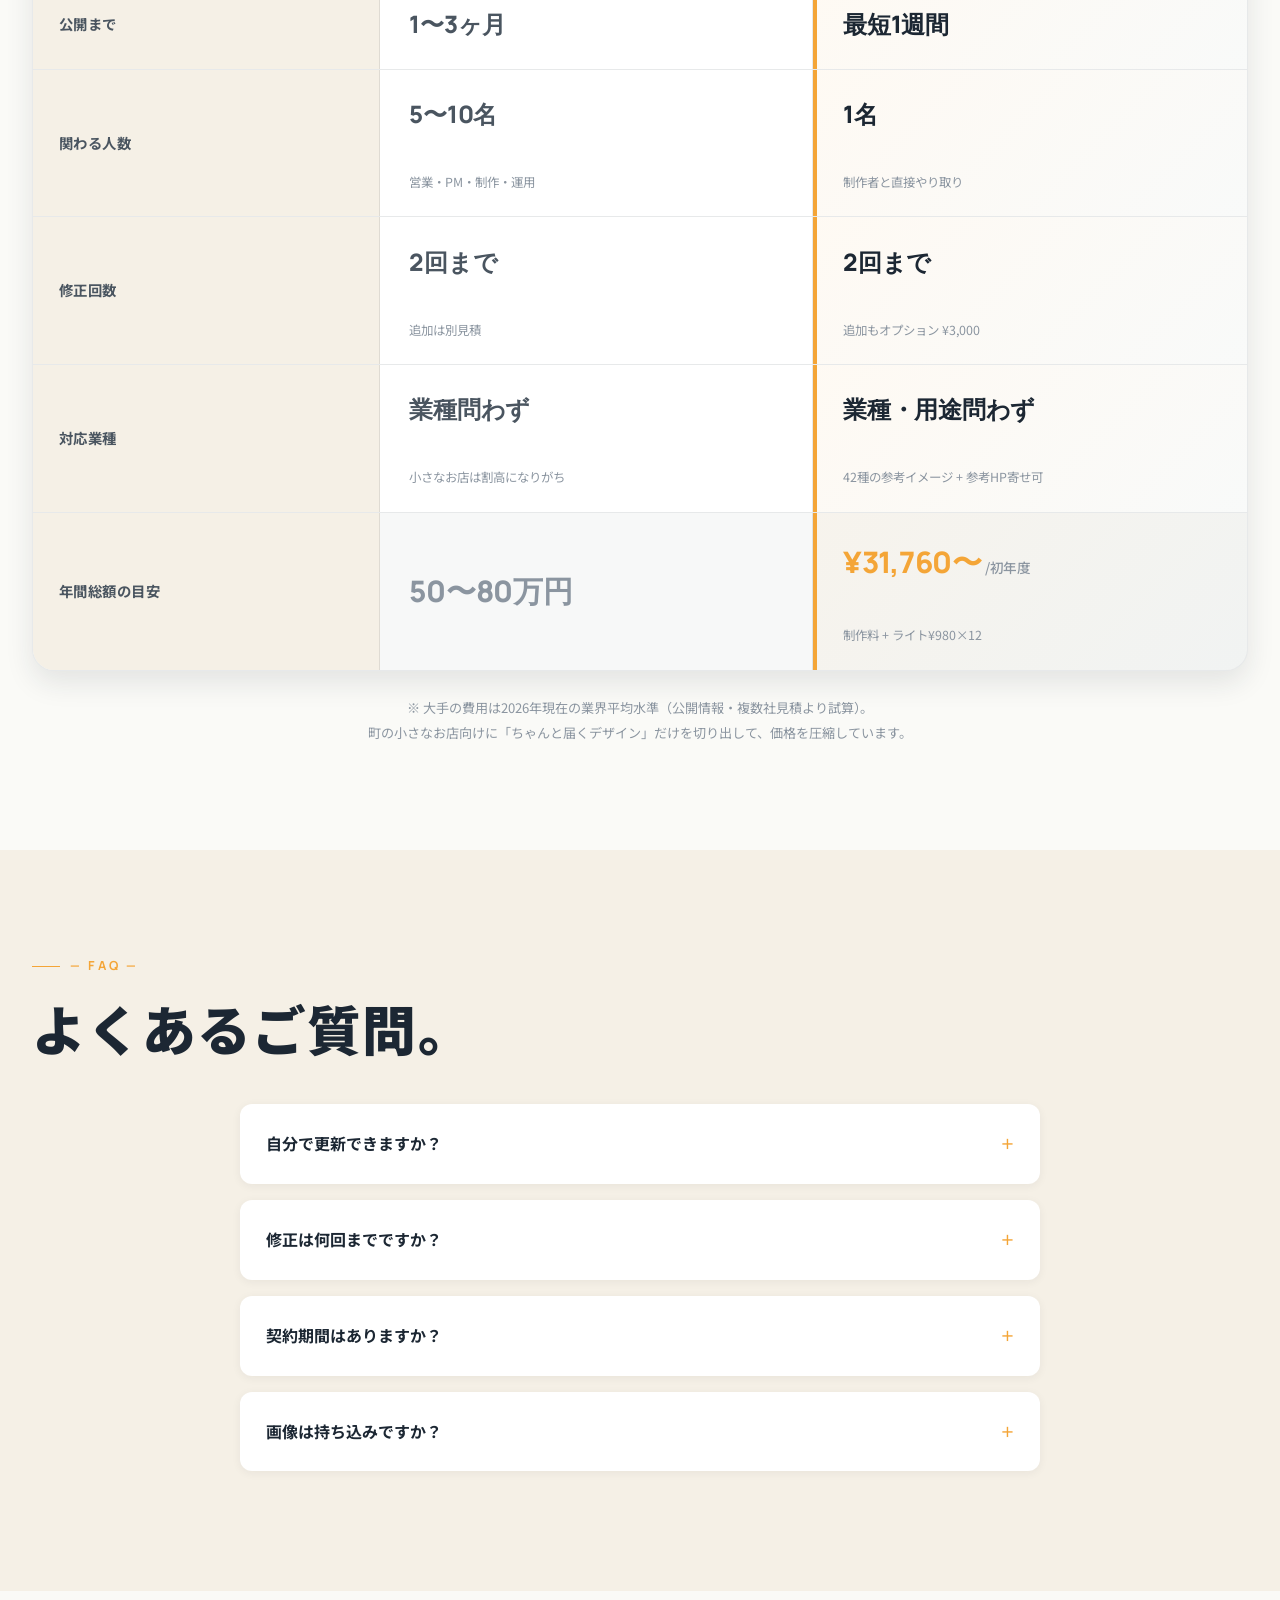
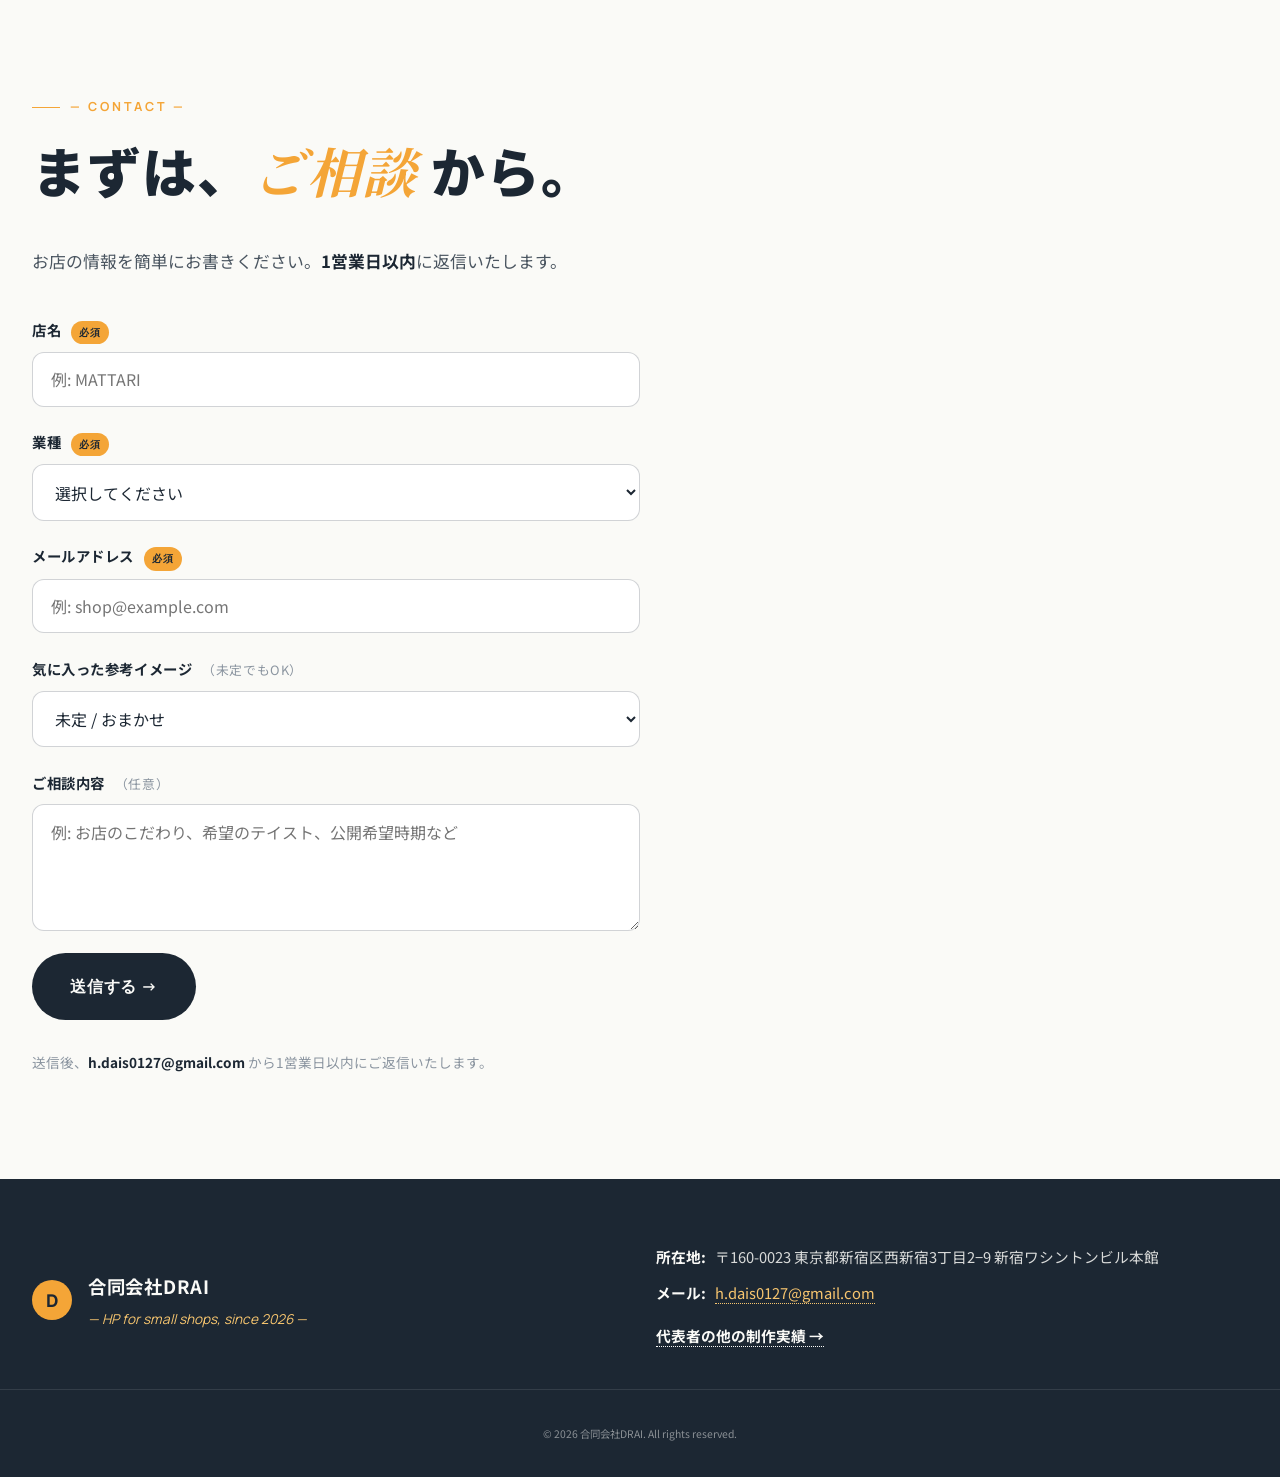
==== commit caa46ac8: "Update sales LP 2026-05-12 19:49" ====
--- a/index.html
+++ b/index.html
@@ -4,7 +4,7 @@
   <meta charset="UTF-8">
   <meta name="viewport" content="width=device-width, initial-scale=1.0">
   <title>合同会社DRAI | 地域のお店のためのHP制作</title>
-  <meta name="description" content="地域のお店のためのHP制作サービス。制作料 ¥20,000（一括）。30種類の参考イメージから「こんな感じ」を選ぶだけ。参考HPがあれば寄せて制作。最短1週間で公開。">
+  <meta name="description" content="地域のお店・イベント向けHP制作サービス。制作料 ¥20,000（一括）。42種類の参考イメージから「こんな感じ」を選ぶだけ。参考HPがあれば寄せて制作。最短1週間で公開。">
   <meta property="og:title" content="合同会社DRAI | 地域のお店のためのHP制作">
   <meta property="og:description" content="お店の魅力を、ちゃんと伝える。制作料 ¥20,000、業種問わず・参考HPに寄せて柔軟に制作します。">
   <meta property="og:type" content="website">
@@ -86,9 +86,9 @@
           <span class="hero-line-2">ちゃんと<em>伝える。</em></span>
         </h1>
         <p class="hero-lead">
-          地域のお店のためのHP制作。<br>
-          制作料 <b>¥20,000</b>（一括）。<b>30種類の参考イメージ</b>から「こんな感じ」を選ぶだけ。<br>
-          <span class="hero-flex-note">業種問わず、参考HPがあればテイストを寄せて制作します。</span>
+          地域のお店・イベントのためのHP制作。<br>
+          制作料 <b>¥20,000</b>（一括）。<b>42種類の参考イメージ</b>から「こんな感じ」を選ぶだけ。<br>
+          <span class="hero-flex-note">業種・用途問わず、参考HPがあればテイストを寄せて制作します。</span>
         </p>
         <div class="hero-stats">
           <div class="stat">
@@ -96,8 +96,8 @@
             <span class="stat-label">制作実績<br><small>店舗HP</small></span>
           </div>
           <div class="stat">
-            <span class="stat-num" data-count-to="30">0</span>
-            <span class="stat-label">参考イメージ<br><small>柔軟カスタム可</small></span>
+            <span class="stat-num" data-count-to="42">0</span>
+            <span class="stat-label">参考イメージ<br><small>業種+イベント / 柔軟カスタム可</small></span>
           </div>
           <div class="stat">
             <span class="stat-line"><span class="stat-num">1</span><span class="stat-week">週間</span></span>
@@ -129,7 +129,7 @@
           <span class="bt-cat">SEITAI</span><span class="bt-name">Mint<br>Trust</span>
         </div>
       </div>
-      <p class="hero-bento-note">+ パン屋 / 寿司 / ビストロ / 歯科 / ヨガ / ワインバー / 日本茶 / 鍼灸 / 花屋 / ダンス / 小児科 / その他<br>計30種類の参考イメージ + 参考HPに寄せたカスタム制作も可能。</p>
+      <p class="hero-bento-note">+ パン屋 / 寿司 / ビストロ / 歯科 / ヨガ / ワインバー / 日本茶 / 鍼灸 / 花屋 / ダンス / 小児科 / 結婚式場 / ポップアップ / 音楽フェス / 美術展 / カンファレンス / その他<br>計42種類の参考イメージ + 参考HPに寄せたカスタム制作も可能。</p>
     </div>
   </section>
 
@@ -172,8 +172,8 @@
           <div class="pillar-icon" aria-hidden="true">
             <svg viewBox="0 0 40 40" fill="none" stroke="currentColor" stroke-width="1.6" stroke-linecap="round" stroke-linejoin="round"><path d="M6 14h28M6 22h28M6 30h20M14 6l-4 8M26 6l-4 8"/></svg>
           </div>
-          <h3>業種問わず・柔軟</h3>
-          <p>30種類の参考イメージ + 参考HPに寄せたカスタムも可。「こんな雰囲気で」を形にします。</p>
+          <h3>業種・用途問わず・柔軟</h3>
+          <p>42種類の参考イメージ + 参考HPに寄せたカスタムも可。「こんな雰囲気で」を形にします。</p>
         </article>
         <article class="pillar">
           <div class="pillar-icon" aria-hidden="true">
@@ -215,6 +215,7 @@
           <button class="filter-btn parent-btn" data-parent="wellness" role="tab" aria-selected="false" aria-controls="childFilter">健康・フィットネス <span class="count" data-count-for="wellness"></span></button>
           <button class="filter-btn parent-btn" data-parent="medical" role="tab" aria-selected="false" aria-controls="childFilter">医療 <span class="count" data-count-for="medical"></span></button>
           <button class="filter-btn parent-btn" data-parent="lifestyle" role="tab" aria-selected="false" aria-controls="childFilter">趣味・教室 <span class="count" data-count-for="lifestyle"></span></button>
+          <button class="filter-btn parent-btn" data-parent="event" role="tab" aria-selected="false" aria-controls="childFilter">イベント <span class="count" data-count-for="event"></span></button>
         </div>
         <!-- 第2行: 子チップ（親クリックで展開・min-height で予約） -->
         <div class="showcase-filter child-filter" id="childFilter" role="tablist" aria-label="業種フィルタ（小分類）" data-open="false" aria-hidden="true">
@@ -742,15 +743,85 @@
           </div>
         </article>
 
+        <article class="show-card v2" data-category="wedding" data-parent="event" data-slug="event-wedding-elegant">
+          <a class="show-link-overlay" href="https://dai669.github.io/hpdesign-templates/event-wedding-elegant/" target="_blank" rel="noopener" aria-label="Wedding Atelier ヒカリ を実際のサイトで見る"></a>
+          <div class="sc-num">№ 38</div>
+          <div class="sc-iframe-wrap">
+            <iframe src="https://dai669.github.io/hpdesign-templates/event-wedding-elegant/" loading="lazy" title="Wedding Atelier ヒカリ プレビュー" tabindex="-1" aria-hidden="true"></iframe>
+          </div>
+          <div class="sc-info">
+            <div class="sc-tags"><span>結婚式場</span><span>アイボリー × ゴールド</span><span>カウントダウン</span></div>
+            <h3>Wedding Atelier ヒカリ <span class="sc-ja">ウェディングアトリエ・ヒカリ</span></h3>
+            <p>軽井沢の小さなチャペル。結婚式場・ブライダル施設向け。開業カウントダウン・プラン比較・内覧会枠の3点セット。</p>
+            <span class="sc-cta">実際のサイトを見る →</span>
+          </div>
+        </article>
+
+        <article class="show-card v2" data-category="pop-up" data-parent="event" data-slug="event-pop-up-store">
+          <a class="show-link-overlay" href="https://dai669.github.io/hpdesign-templates/event-pop-up-store/" target="_blank" rel="noopener" aria-label="POP-UP TOKYO 2026 を実際のサイトで見る"></a>
+          <div class="sc-num">№ 39</div>
+          <div class="sc-iframe-wrap">
+            <iframe src="https://dai669.github.io/hpdesign-templates/event-pop-up-store/" loading="lazy" title="POP-UP TOKYO 2026 プレビュー" tabindex="-1" aria-hidden="true"></iframe>
+          </div>
+          <div class="sc-info">
+            <div class="sc-tags"><span>ポップアップ</span><span>ネオン × Y2K</span><span>期間限定</span></div>
+            <h3>POP-UP TOKYO 2026 <span class="sc-ja">ポップアップ・トウキョウ</span></h3>
+            <p>期間限定ショップ・催事告知向け。日付カウントダウン・出店ブランド・タイムテーブル付きで「短期だけ強くPR」する設計。</p>
+            <span class="sc-cta">実際のサイトを見る →</span>
+          </div>
+        </article>
+
+        <article class="show-card v2" data-category="fes" data-parent="event" data-slug="event-fes-music">
+          <a class="show-link-overlay" href="https://dai669.github.io/hpdesign-templates/event-fes-music/" target="_blank" rel="noopener" aria-label="夏フェス 海風 2026 を実際のサイトで見る"></a>
+          <div class="sc-num">№ 40</div>
+          <div class="sc-iframe-wrap">
+            <iframe src="https://dai669.github.io/hpdesign-templates/event-fes-music/" loading="lazy" title="夏フェス 海風 2026 プレビュー" tabindex="-1" aria-hidden="true"></iframe>
+          </div>
+          <div class="sc-info">
+            <div class="sc-tags"><span>音楽フェス</span><span>赤橙グラデ</span><span>2DAYS</span></div>
+            <h3>夏フェス 海風 2026 <span class="sc-ja">ナツフェス・ウミカゼ</span></h3>
+            <p>野外音楽フェス・夏イベント向け。出演アーティスト + タイムテーブル + 3種チケット + 昨年ギャラリーまで一式構成。</p>
+            <span class="sc-cta">実際のサイトを見る →</span>
+          </div>
+        </article>
+
+        <article class="show-card v2" data-category="exhibition" data-parent="event" data-slug="event-exhibition-art">
+          <a class="show-link-overlay" href="https://dai669.github.io/hpdesign-templates/event-exhibition-art/" target="_blank" rel="noopener" aria-label="現代美術展 PRISM を実際のサイトで見る"></a>
+          <div class="sc-num">№ 41</div>
+          <div class="sc-iframe-wrap">
+            <iframe src="https://dai669.github.io/hpdesign-templates/event-exhibition-art/" loading="lazy" title="現代美術展 PRISM プレビュー" tabindex="-1" aria-hidden="true"></iframe>
+          </div>
+          <div class="sc-info">
+            <div class="sc-tags"><span>美術展</span><span>白 × 黒 × アクセント</span><span>ギャラリー</span></div>
+            <h3>現代美術展 PRISM <span class="sc-ja">プリズム</span></h3>
+            <p>美術展・ギャラリー・博物館向け。作家紹介 + 展示プレビュー + 関連プログラム + 4種チケットで「読ませる」展示告知HP。</p>
+            <span class="sc-cta">実際のサイトを見る →</span>
+          </div>
+        </article>
+
+        <article class="show-card v2" data-category="conference" data-parent="event" data-slug="event-conference-corporate">
+          <a class="show-link-overlay" href="https://dai669.github.io/hpdesign-templates/event-conference-corporate/" target="_blank" rel="noopener" aria-label="Future Tech Summit 2026 を実際のサイトで見る"></a>
+          <div class="sc-num">№ 42</div>
+          <div class="sc-iframe-wrap">
+            <iframe src="https://dai669.github.io/hpdesign-templates/event-conference-corporate/" loading="lazy" title="Future Tech Summit 2026 プレビュー" tabindex="-1" aria-hidden="true"></iframe>
+          </div>
+          <div class="sc-info">
+            <div class="sc-tags"><span>カンファレンス</span><span>紺 × 銀</span><span>2DAYS</span></div>
+            <h3>Future Tech Summit 2026 <span class="sc-ja">フューチャー・テック・サミット</span></h3>
+            <p>カンファレンス・ビジネスサミット向け。スピーカー28名 + 2日アジェンダ + 3パス制 + 協賛企業ロゴ枠で「企業案件で押せる」格式。</p>
+            <span class="sc-cta">実際のサイトを見る →</span>
+          </div>
+        </article>
+
       </div>
 
       <div class="showcase-more" id="showcaseMore" data-state="collapsed">
         <button type="button" class="btn-show-all" id="btnShowAllTemplates" aria-expanded="false">
-          すべての参考イメージを見る <span class="hidden-count" id="hiddenCount">+34件</span>
+          すべての参考イメージを見る <span class="hidden-count" id="hiddenCount">+39件</span>
         </button>
       </div>
 
-      <p class="showcase-note">※ 業種拡大中。お店の業種が一覧に無くても、近い参考イメージをベースにフルカスタマイズ可能です。</p>
+      <p class="showcase-note">※ 業種拡大中（お店向け37 + イベント向け5 = 計42種類）。一覧に無い業種・用途も、近い参考イメージをベースにフルカスタマイズ可能です。</p>
     </div>
   </section>
 
@@ -1086,7 +1157,7 @@
         <div class="compare-row">
           <div class="compare-cell compare-label">対応業種</div>
           <div class="compare-cell compare-other"><span class="big">業種問わず</span><br><small>小さなお店は割高になりがち</small></div>
-          <div class="compare-cell compare-self"><span class="big">業種問わず</span><br><small>15種の参考イメージ + 参考HP寄せ可</small></div>
+          <div class="compare-cell compare-self"><span class="big">業種・用途問わず</span><br><small>42種の参考イメージ + 参考HP寄せ可</small></div>
         </div>
         <div class="compare-row compare-row-final">
           <div class="compare-cell compare-label">年間総額の目安</div>
@@ -1155,6 +1226,7 @@
             <option>美容室・サロン</option>
             <option>整骨院</option>
             <option>居酒屋・飲食店</option>
+            <option>イベント（結婚式場・ポップアップ・フェス・展覧会・カンファレンス）</option>
             <option>その他</option>
           </select>
         </label>
@@ -1205,6 +1277,11 @@
             <option value="clinic-chiropractic-back">№35 Chiropractic / 背骨カイロ ストレート</option>
             <option value="music-school-classical">№36 Music School / Studio Crescendo</option>
             <option value="art-class-handcraft">№37 Art Class / アトリエ あお葉</option>
+            <option value="event-wedding-elegant">№38 Wedding / Wedding Atelier ヒカリ（結婚式場）</option>
+            <option value="event-pop-up-store">№39 Pop-up / POP-UP TOKYO 2026（期間限定催事）</option>
+            <option value="event-fes-music">№40 Fes / 夏フェス 海風 2026（音楽フェス）</option>
+            <option value="event-exhibition-art">№41 Exhibition / 現代美術展 PRISM</option>
+            <option value="event-conference-corporate">№42 Conference / Future Tech Summit 2026</option>
             <option value="other">— その他（参考HPあり / カスタム制作）</option>
           </select>
         </label>
